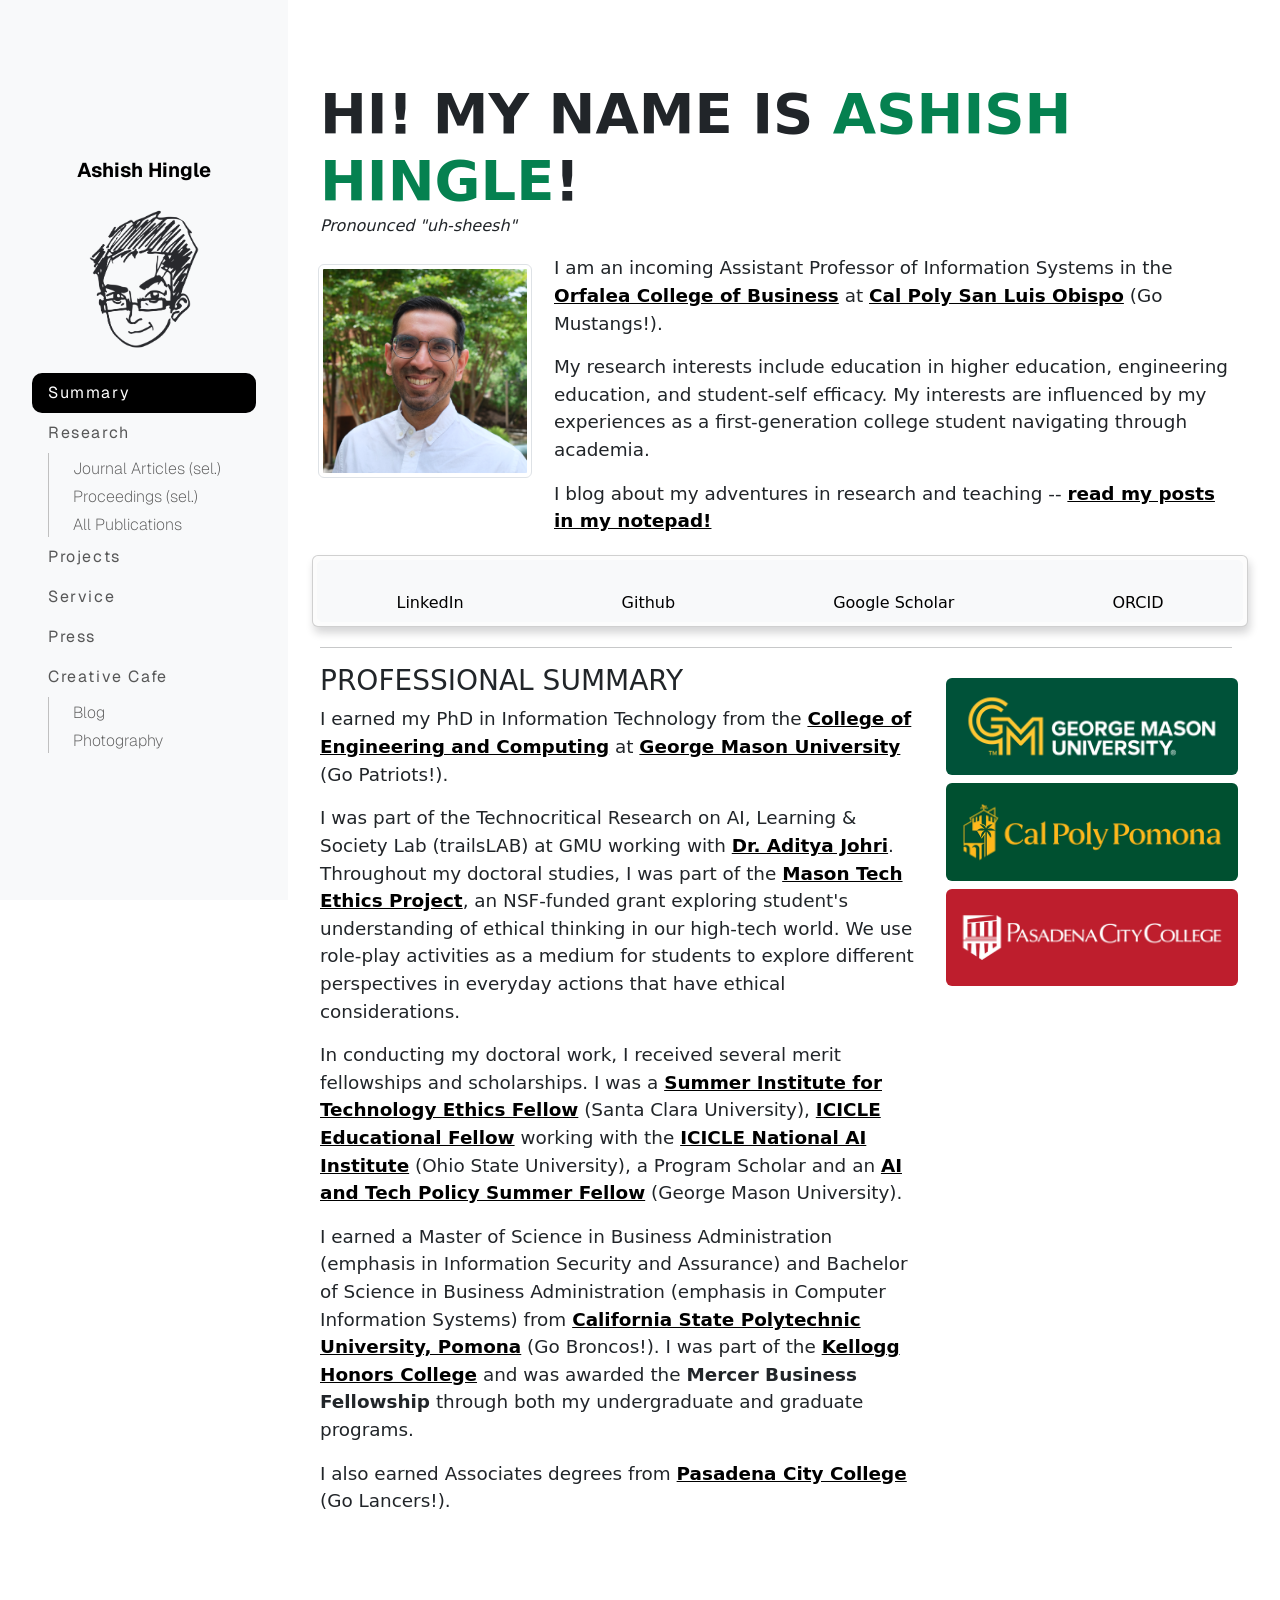
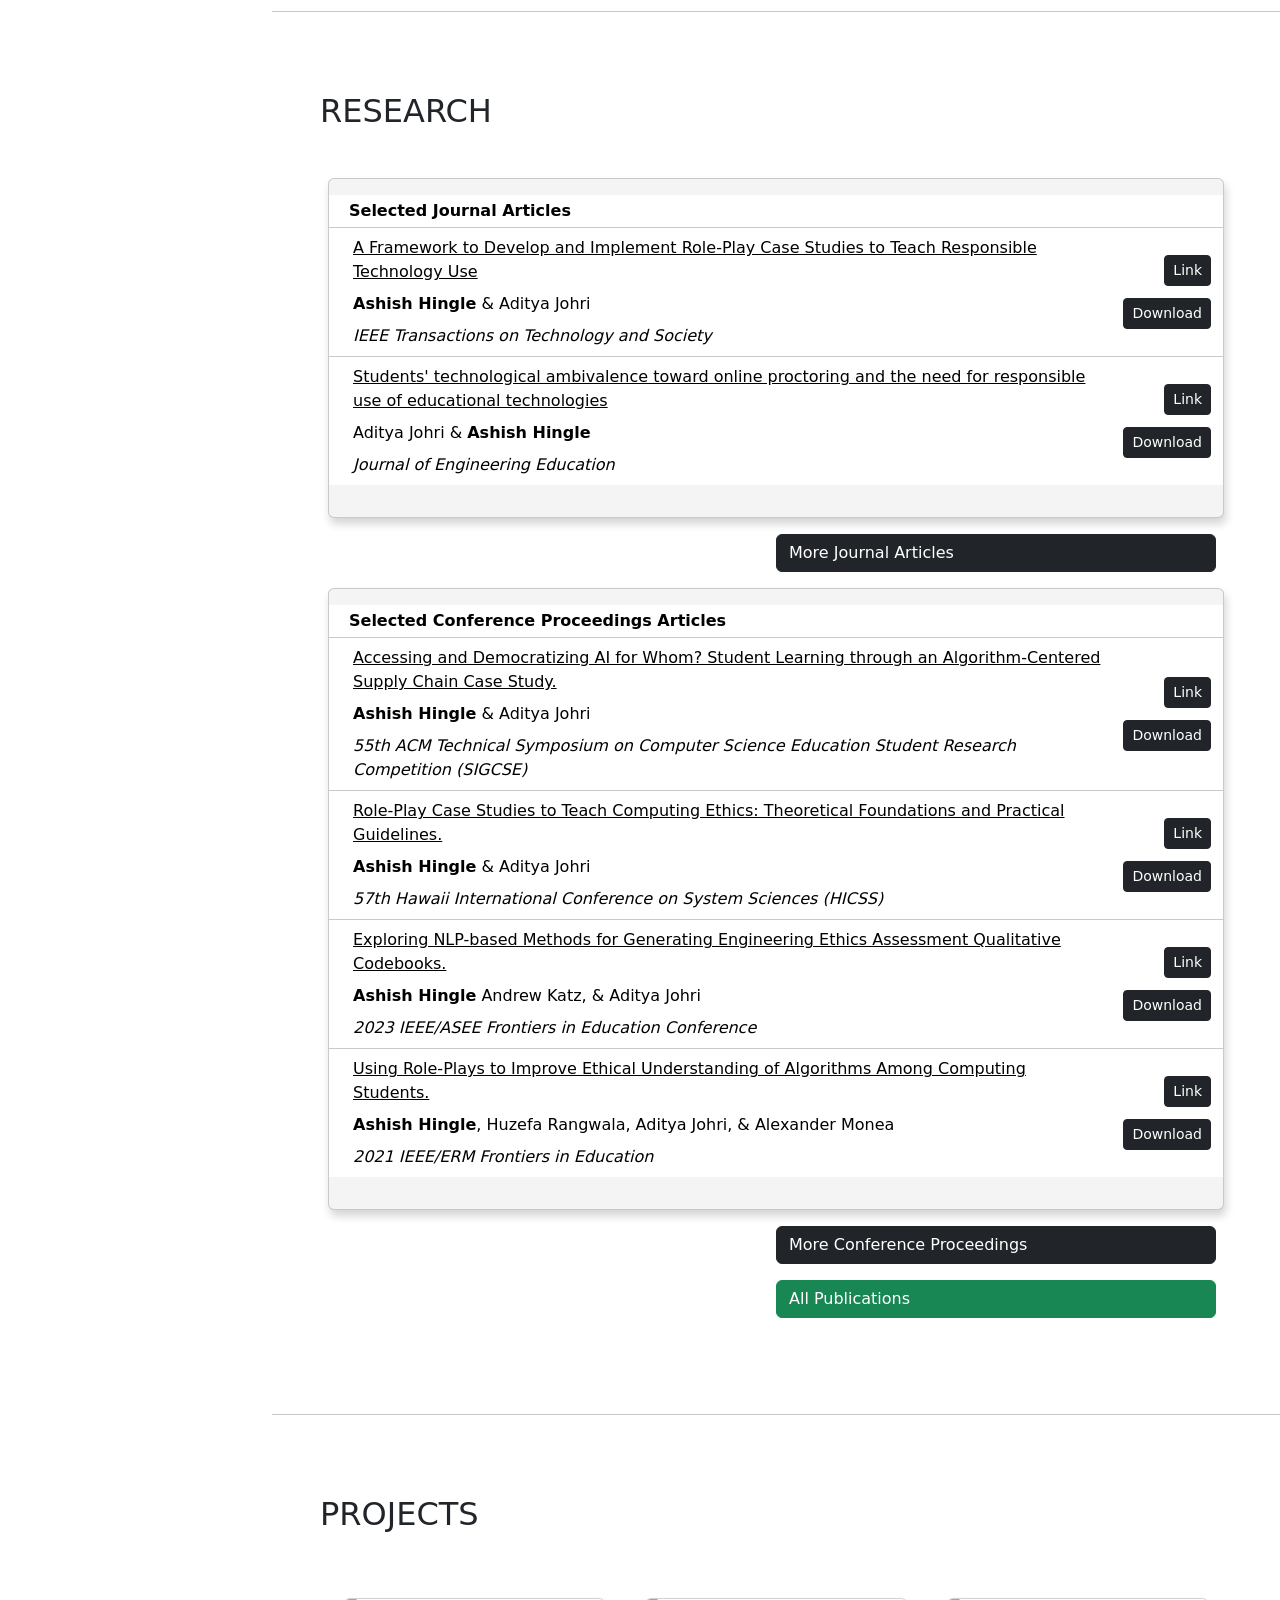
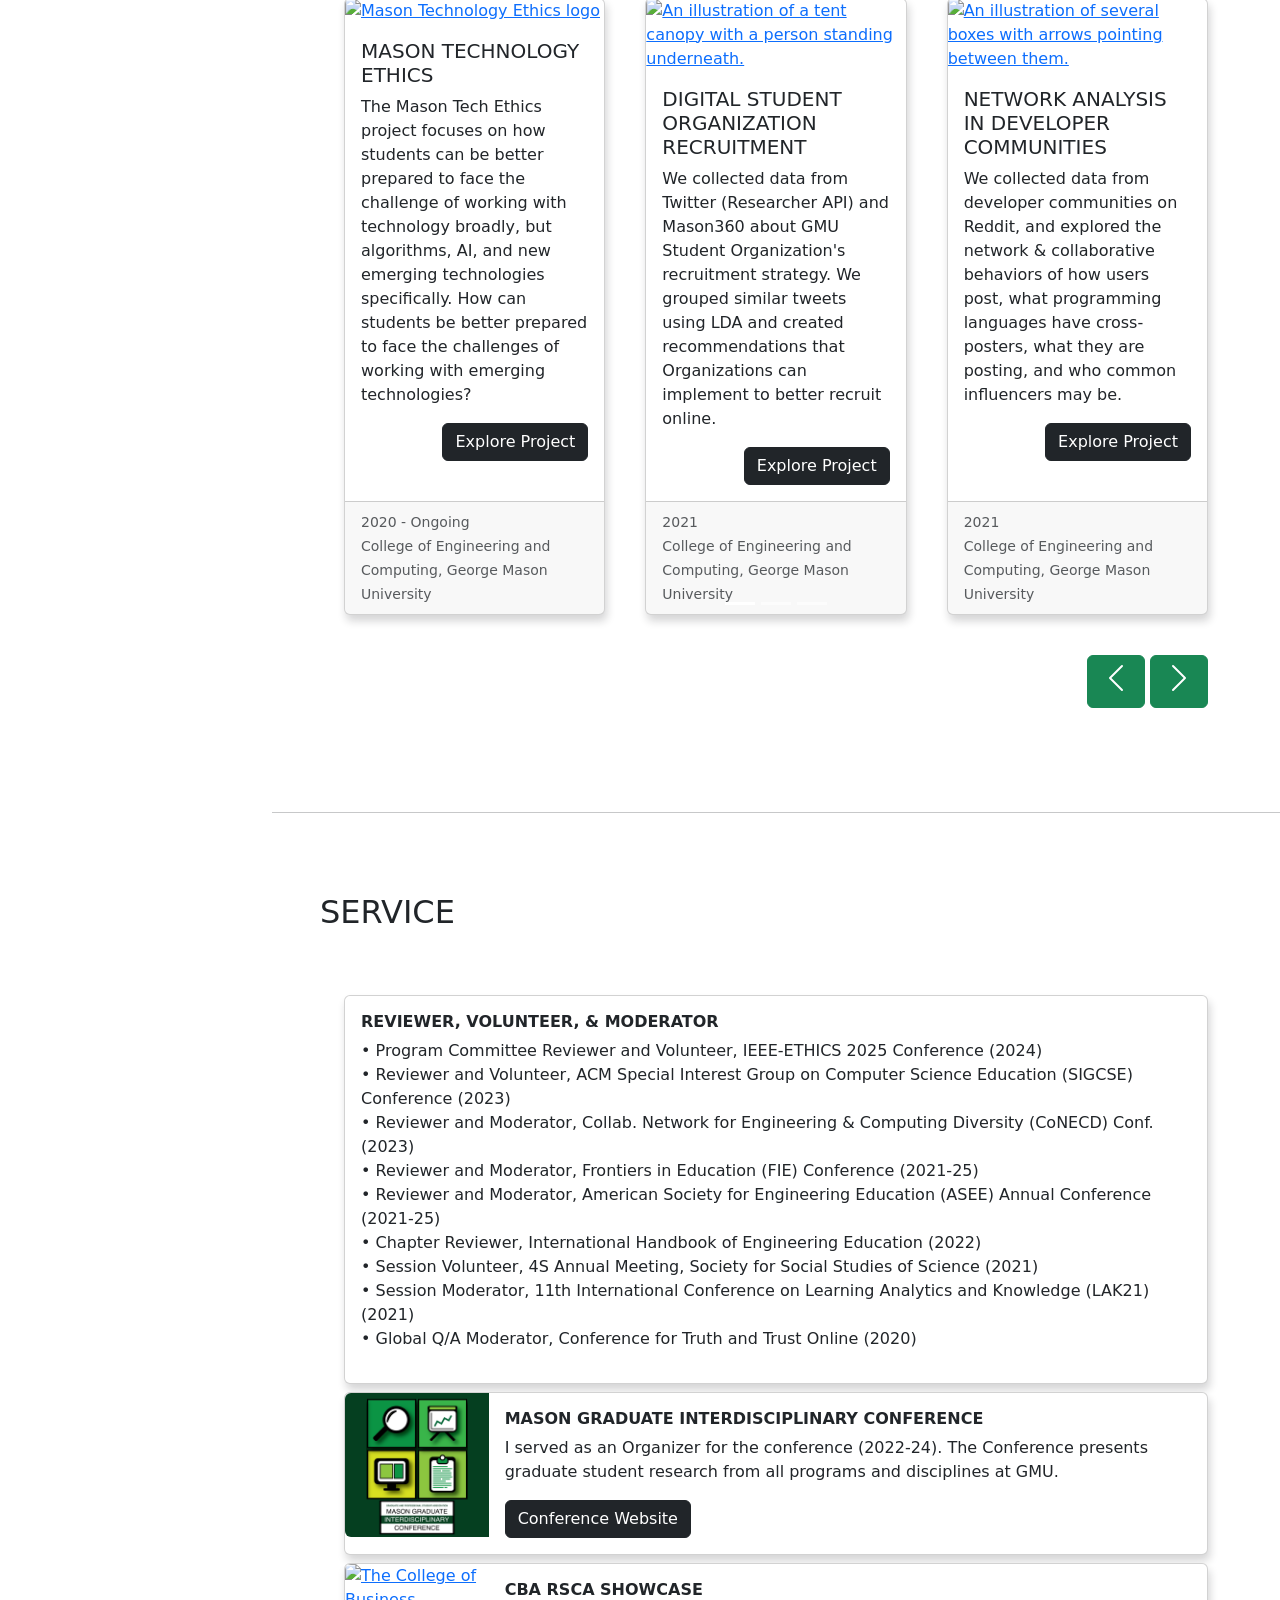
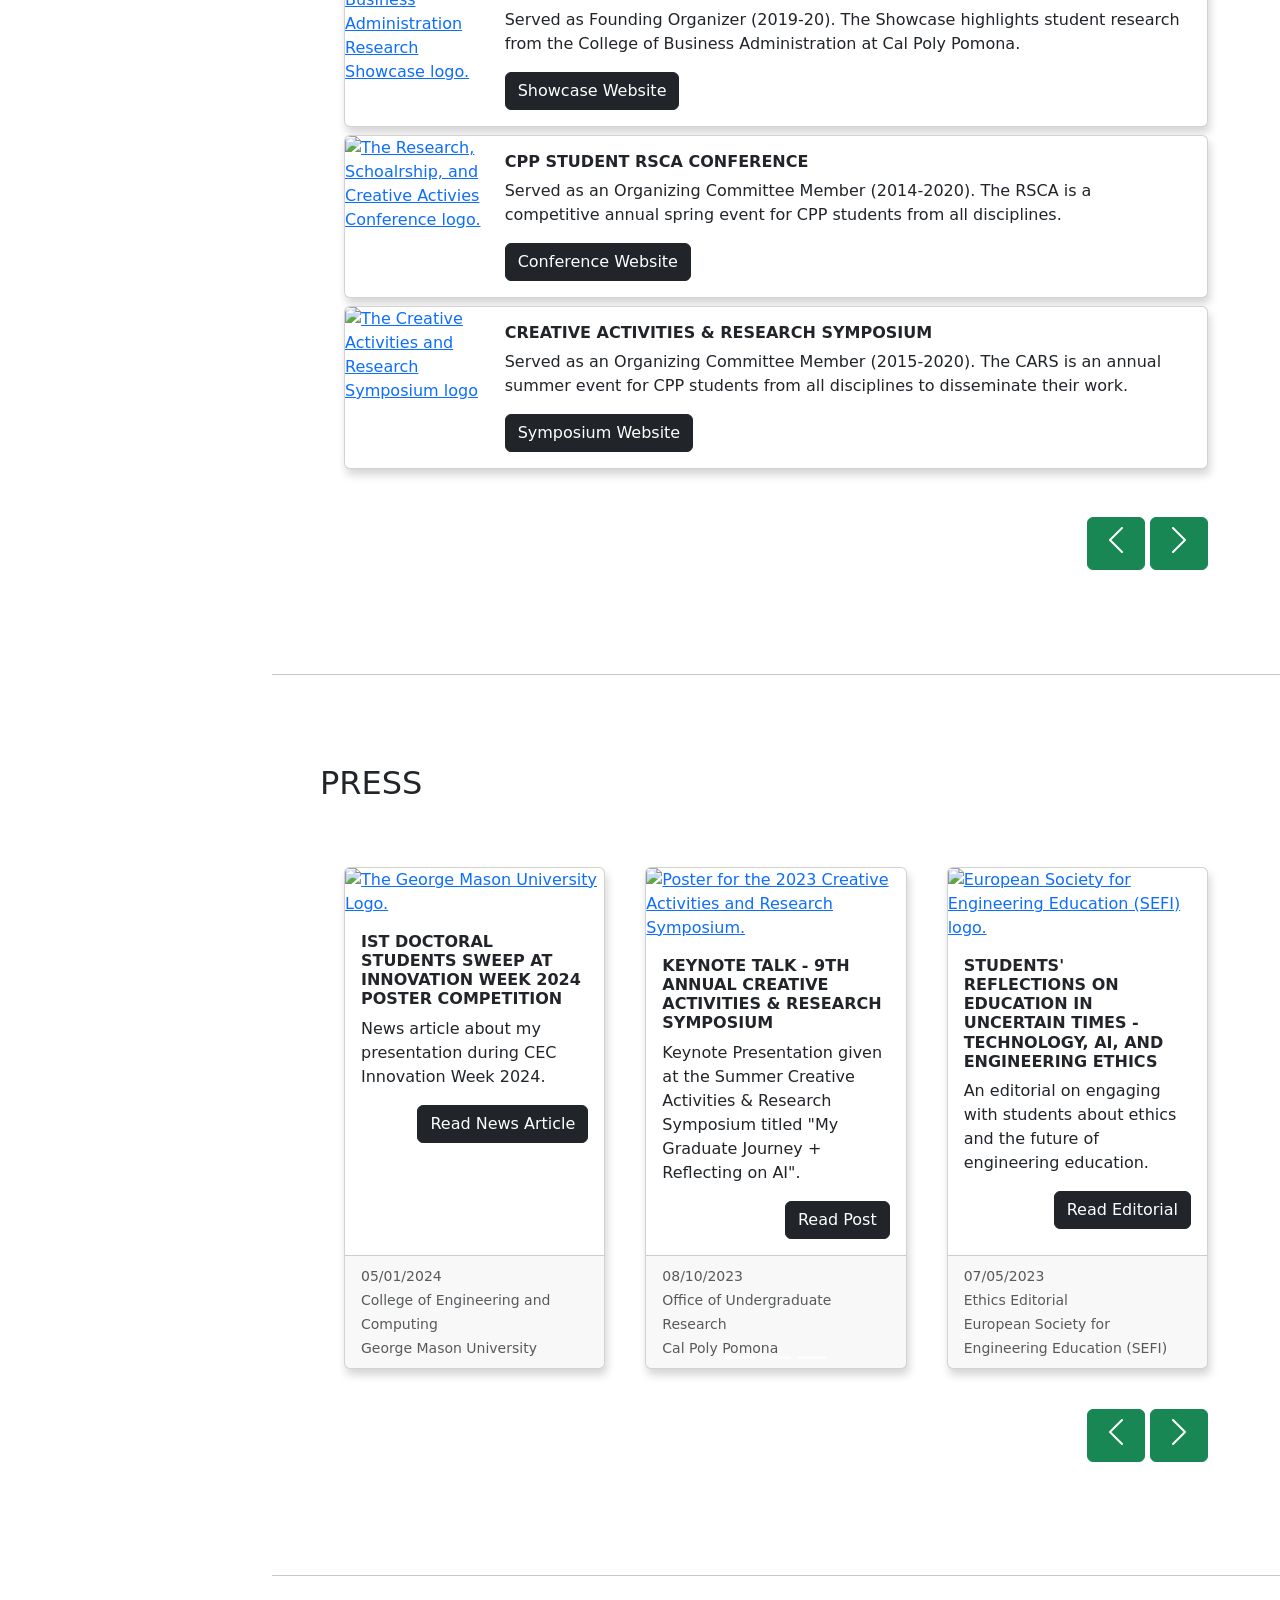
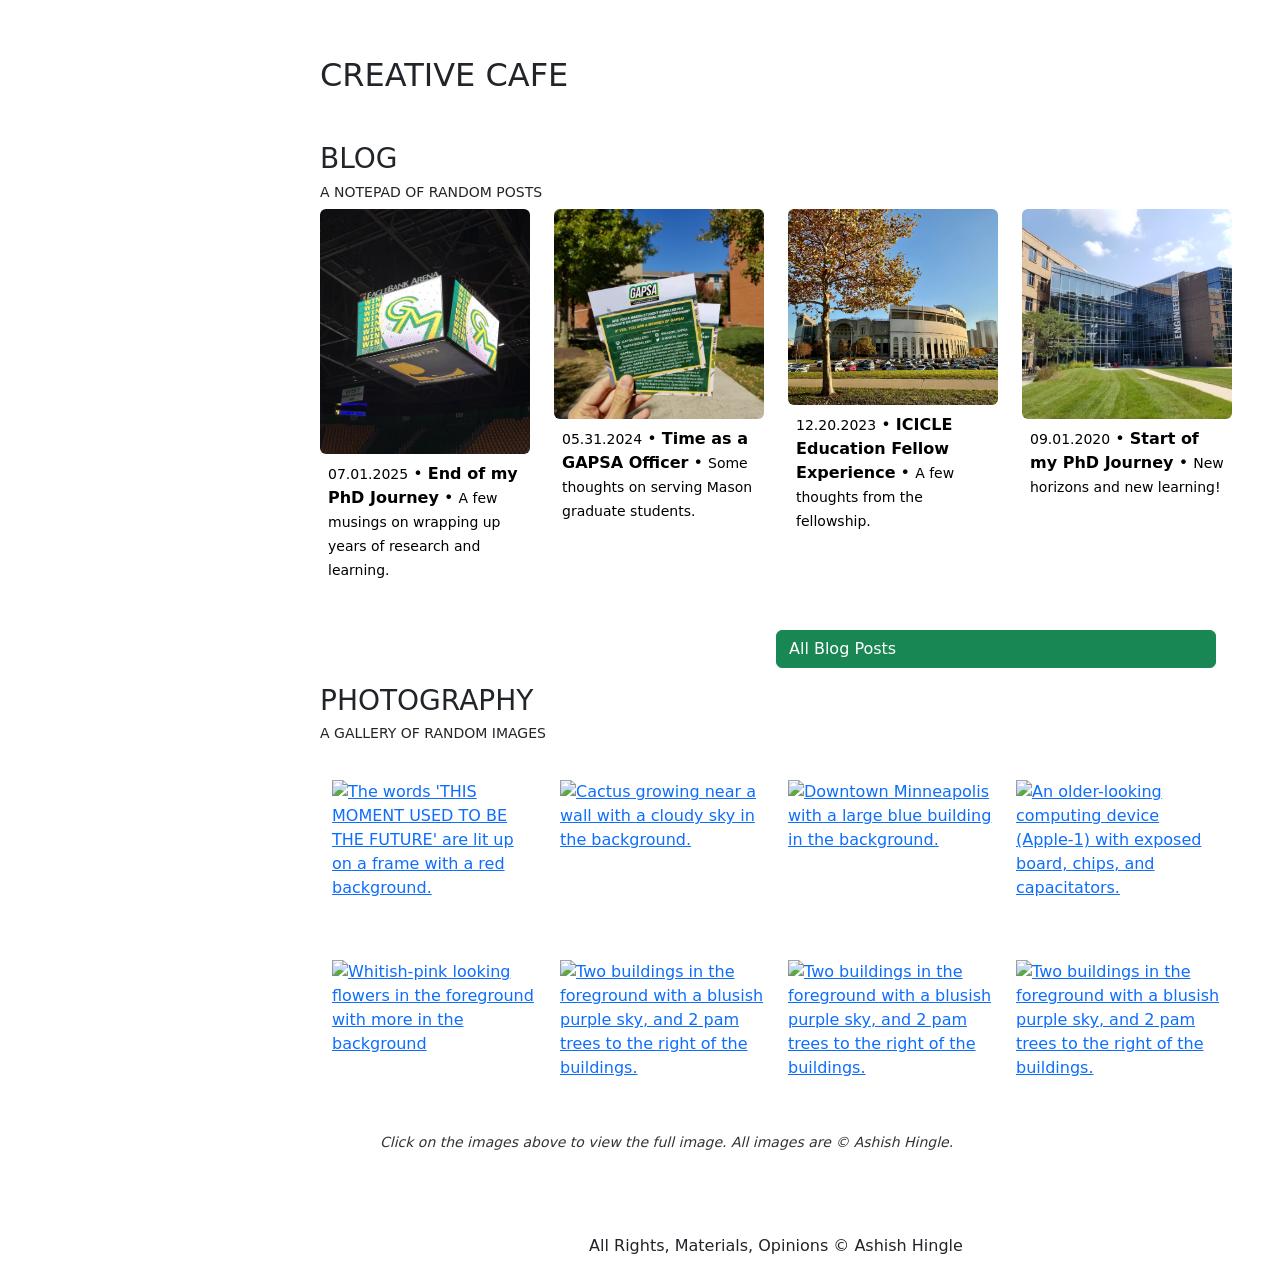
==== index.html @ 337025d2 "updated service" ====
<!DOCTYPE html>
<html lang="en">
	<head>
		<!-- Required meta tags --> 
		<meta charset="utf-8">
		<meta name="viewport" content="width=device-width, initial-scale=1">
		<meta name="description" content="Hi! My name is Ashish! I am a PhD student in IT in the College of Engineering and Computing at George Mason University.">
		<meta name="author" content="Ashish Hingle">
		<title>Ashish Hingle - Researcher and Instructor</title>
		<!-- Favicon's for multiple screen sizes --> 
		<link rel="apple-touch-icon" sizes="180x180" href="img/favicon/apple-touch-icon.png">
		<link rel="icon" type="image/png" sizes="32x32" href="img/favicon/favicon-32x32.png">
		<link rel="icon" type="image/png" sizes="16x16" href="img/favicon/favicon-16x16.png">
		<link rel="manifest" href="img/favicon/site.webmanifest">
		<!-- Font Awesome icons (free version)-->
		<script src="https://use.fontawesome.com/releases/v6.3.0/js/all.js" crossorigin="anonymous"></script>
		<!-- Google fonts-->
		<link href="https://fonts.googleapis.com/css?family=Saira+Extra+Condensed:500,700" rel="stylesheet" type="text/css" />
		<link href="https://fonts.googleapis.com/css?family=Muli:400,400i,800,800i" rel="stylesheet" type="text/css" />
		<!-- Core theme CSS (includes Bootstrap)-->
		<link href="css/uhsheesh-styles.css" rel="stylesheet" />
		<!-- Bootstrap CSS --> 
		<link href="https://cdn.jsdelivr.net/npm/bootstrap@5.3.5/dist/css/bootstrap.min.css" rel="stylesheet" integrity="sha384-SgOJa3DmI69IUzQ2PVdRZhwQ+dy64/BUtbMJw1MZ8t5HZApcHrRKUc4W0kG879m7" crossorigin="anonymous">
		<!-- Fonts -->
		<link rel="preconnect" href="https://fonts.googleapis.com">
		<link rel="preconnect" href="https://fonts.gstatic.com" crossorigin>
		<link href="https://fonts.googleapis.com/css2?family=Geist:wght@100..900&display=swap" rel="stylesheet">
		<!-- Canonical Selector --> 
		<link rel="canonical" href="https://www.uh-sheesh.com/" />
		<!-- Gallery Lightbox Stylesheet by Lokesh Dhakar: https://lokeshdhakar.com/-->
		<link href="css/lightbox/lightbox.min.css" rel="stylesheet">
	</head>
	<body id="page-top" class="landing-body">
		<!-- Navigation-->
		<nav class="navbar navbar-expand-lg fixed-top text-bg-light" id="sideNav">
			<a class="navbar-brand js-scroll-trigger" href="#page-top">
			<span class="d-block">Ashish Hingle</span>
			</a>
			<a style="width: 60%">
			<span class="d-none d-lg-block m-3"><img class="img-fluid img-profile rounded-circle mx-auto mb-2" src="img/profile-sketch.png" alt="A sketched profile picture of Ashish.s" /></span>
			</a>
			<button class="navbar-toggler" type="button" data-bs-toggle="collapse" data-bs-target="#navbarResponsive" aria-controls="navbarResponsive" aria-expanded="false" aria-label="Toggle navigation"><span class="navbar-toggler-icon"></span></button>
			<div class="collapse navbar-collapse" id="navbarResponsive">
				<ul class="navbar-nav">
					<li class="nav-item"><a class="nav-link js-scroll-trigger active" href="#summary">Summary</a></li>
					<li class="nav-item"><a class="nav-link js-scroll-trigger" href="#research">Research</a></li>
					<div class="secondary-nav">
						<li class="nav-item mt-1"><a class="nav-link-secondary js-scroll-trigger m-2" href="#journals">Journal Articles (sel.)</a></li>
						<li class="nav-item mt-1"><a class="nav-link-secondary js-scroll-trigger m-2" href="#conferences">Proceedings (sel.)</a></li>
						<li class="nav-item mt-1"><a class="nav-link-secondary js-scroll-trigger m-2" href="research.html">All Publications</a></li>
					</div>
					<li class="nav-item"><a class="nav-link js-scroll-trigger" href="#projects">Projects</a></li>
					<li class="nav-item"><a class="nav-link js-scroll-trigger" href="#service">Service</a></li>
					<li class="nav-item"><a class="nav-link js-scroll-trigger" href="#press">Press</a></li>
					<li class="nav-item"><a class="nav-link js-scroll-trigger" href="#cafe">Creative Cafe</a></li>
					<div class="secondary-nav">
						<li class="nav-item mt-1"><a class="nav-link-secondary js-scroll-trigger m-2" href="#blog">Blog</a></li>
						<li class="nav-item mt-1"><a class="nav-link-secondary js-scroll-trigger m-2" href="#photos">Photography</a></li>
					</div>
				</ul>
			</div>
		</nav>
		<!-- Page Content-->
		<div class="container-fluid p-0">
			<!-- Summary-->
			<section class="uhsheesh-section" id="summary">
				<div class="uhsheesh-section-content">
					<h1 class="mb-0 fw-bold display-4">
						Hi! My name is 
						<span class="gr">Ashish Hingle</span>!
					</h1>
					<p style="font-style: italic;">Pronounced "uh-sheesh"</p>
					<div class="row">
						<div class="col-md-3" style="padding:10px;">
							<img class="figure-img img-fluid rounded img-thumbnail" src="img/profile-pic.png" alt="Ashish's profile picture">
						</div>
						<div class="col-md-9">
							<p class="lead">I am an incoming Assistant Professor of Information Systems in the <a class="bl-600" href="https://www.calpoly.edu/orfalea-college-of-business" target="_blank">Orfalea College of Business</a> at <a class="bl-600" href="https://www.calpoly.edu/" target="_blank">Cal Poly San Luis Obispo</a> (Go Mustangs!).</p>
							<p class="lead">My research interests include education in higher education, engineering education, and student-self efficacy. My interests are influenced by my experiences as a first-generation college student navigating through academia.</p>
							<p class="lead">I blog about my adventures in research and teaching -- <a class="bl-600" href="#blog">read my posts in my notepad!</a></p>
						</div>
						<div class="card m-1 p-1" style="background-color: #fcfcfc;">
							<div class="btn-group" role="group" aria-label="Profiles on other websites.">
								<a href="https://www.linkedin.com/in/ashhingle/" class="btn btn-light" target="_blank"><i class="fab fa-linkedin-in"></i></br><span class="fw-light">LinkedIn</span></a>
								<a href="https://github.com/uh-sheesh/" class="btn btn-light" target="_blank"><i class="fab fa-github"></i></br><span class="fw-light">Github</span></a>
								<a href="https://scholar.google.com/citations?user=im6Pn4MAAAAJ&hl=en" class="btn btn-light" target="_blank"><i class="fa fa-graduation-cap"></i></i></br><span class="fw-light">Google Scholar</span></a>
								<a href="https://orcid.org/0000-0002-6178-1256" class="btn btn-light" target="_blank"><i class="fa fa-brands fa-orcid"></i></br><span class="fw-light">ORCID</span></a>
							</div>
						</div>
					</div>
					<hr/>
					<div class="row">
						<div class="col-md-8">
							<h3>Professional Summary</h3>
							<p class="lead">I earned my PhD in Information Technology from the <a class="bl-600" href="https://cec.gmu.edu/" target="_blank">College of Engineering and Computing</a> at <a class="bl-600" href="https://www.gmu.edu/" target="_blank">George Mason University</a> (Go Patriots!).</p>
							<p class="lead">I was part of the Technocritical Research on AI, Learning & Society Lab (trailsLAB) at GMU working with <a class="bl-600" href="https://mason.gmu.edu/~johri/">Dr. Aditya Johri</a>. Throughout my doctoral studies, I was part of the <a class="bl-600" href="https://www.ist.gmu.edu/eecl/techethics/" target="_blank">Mason Tech Ethics Project</a>, an NSF-funded grant exploring student's understanding of ethical thinking in our high-tech world. We use role-play activities as a medium for students to explore different perspectives in everyday actions that have ethical considerations.</p>
							<p class="lead">In conducting my doctoral work, I received several merit fellowships and scholarships. I was a <a class="bl-600" href="https://www.scu.edu/ethics/about-the-center/center-news/the-summer-institute-in-technology-ethics-at-santa-clara-university/" target="_blank">Summer Institute for Technology Ethics Fellow</a> (Santa Clara University), <a class="bl-600" href="https://icicle.osu.edu/education-and-outreach/icicle-educational-fellows-program" target="_blank">ICICLE Educational Fellow</a> working with the <a class="bl-600" href="https://icicle.osu.edu/" target="_blank">ICICLE National AI Institute</a> (Ohio State University), a Program Scholar and an <a class="bl-600" href="https://www.aistrategies.gmu.edu/summerinstitute" target="_blank">AI and Tech Policy Summer Fellow</a> (George Mason University).</p>
							<p class="lead">I earned a Master of Science in Business Administration (emphasis in Information Security and Assurance) and Bachelor of Science in Business Administration (emphasis in Computer Information Systems) from <a class="bl-600" href=" https://www.cpp.edu/" target="_blank">California State Polytechnic University, Pomona</a> (Go Broncos!). I was part of the <a class="bl-600" href="https://www.cpp.edu/honorscollege/">Kellogg Honors College</a> and was awarded the <span style="font-weight: 600;">Mercer Business Fellowship</span> through both my undergraduate and graduate programs.</p>
							<p class="lead">I also earned Associates degrees from <a class="bl-600" href="https://pasadena.edu/" target="_blank">Pasadena City College</a> (Go Lancers!).</p>
						</div>
						<div class="col-md-4" style="padding:10px;">
							<a href="https://www.gmu.edu/" target="_blank"><img class="img-fluid rounded m-1" src="img/logos/gmu-logo.png" alt="George Mason University logo"></a>
							<a href="https://www.cpp.edu/" target="_blank"><img class="img-fluid rounded m-1" src="img/logos/cpp-logo.png" alt="Cal Poly Pomona logo"></a>
							<a href="https://www.pasadena.edu/" target="_blank"><img class="img-fluid rounded m-1" src="img/logos/pcc-logo.png" alt="Pasadena City College logo"></a>
						</div>
					</div>	
				</div>
			</section>
		</div>
		<hr class="m-0" />
		<!-- Experience-->
		<section class="uhsheesh-section" id="research">
			<div class="uhsheesh-section-content">
				<h2 class="mb-5">Research</h2>
				<div class="card" style="background-color: #f4f4f5;" id="journals">
					<div class="card-body uh-card-body-2">
						<div>
							<table class="table table-sm table-borderless">
								<thead>
									<tr>
										<th scope="col"></th>
										<th scope="col">Selected Journal Articles</th>
										<th scope="col"></th>
									</tr>
								</thead>
								<tbody>
									<tr class="table-divider">
										<td class="align-middle text-center p-2">
											<i class="fa-solid fa-grip-lines-vertical"></i>
										<td>
											<p class="m-0 p-1"><a class="bl" href="https://ieeexplore.ieee.org/document/10547225">A Framework to Develop and Implement Role-Play Case Studies to Teach Responsible Technology Use</a></p>
											<p class="m-0 p-1"><span class="fw-bold">Ashish Hingle</span> & Aditya Johri</p>
											<p class="m-0 p-1"><span class="fst-italic">IEEE Transactions on Technology and Society</span></p>
										</td>
										<td class="align-middle text-end">
											<p class="m-1 p-1"><a href="https://dl.acm.org/doi/abs/10.1145/3626253.3635405" class="btn btn-dark btn-sm"><i class="fa-solid fa-square-up-right"></i> Link</a></p>
											<p class="m-1 p-1"><a href="https://dl.acm.org/doi/abs/10.1145/3626253.3635405" class="btn btn-dark btn-sm"><i class="fa-solid fa-file-arrow-down"></i> Download</a></p>
										</td>
									</tr>
									<tr class="table-divider">
										<td class="align-middle text-center p-2">
											<i class="fa-solid fa-grip-lines-vertical"></i>
										<td>
											<p class="m-0 p-1"><a class="bl" href="https://ieeexplore.ieee.org/document/10547225">Students' technological ambivalence toward online proctoring and the need for responsible use of educational technologies</a></p>
											<p class="m-0 p-1">Aditya Johri & <span class="fw-bold">Ashish Hingle</span></p>
											<p class="m-0 p-1"><span class="fst-italic">Journal of Engineering Education</span></p>
										</td>
										<td class="align-middle text-end">
											<p class="m-1 p-1"><a href="https://dl.acm.org/doi/abs/10.1145/3626253.3635405" class="btn btn-dark btn-sm"><i class="fa-solid fa-square-up-right"></i> Link</a></p>
											<p class="m-1 p-1"><a href="https://dl.acm.org/doi/abs/10.1145/3626253.3635405" class="btn btn-dark btn-sm"><i class="fa-solid fa-file-arrow-down"></i> Download</a></p>
										</td>
									</tr>
								</tbody>
							</table>
						</div>
					</div>
				</div>
				<div class="m-3">
					<div class="d-grid gap-2 col-lg-6 offset-lg-6">
						<a class="icon-link icon-link-hover btn btn-dark text-end" href="research.html">
						More Journal Articles 
						<i class="fa-solid fa-arrows-turn-right"></i>
						</a>
					</div>
				</div>
				<div class="card" style="background-color: #f4f4f5;" id="conferences">
					<div class="card-body uh-card-body-2">
						<div>
							<table class="table table-sm table-borderless">
								<thead>
									<tr>
										<th scope="col"></th>
										<th scope="col">Selected Conference Proceedings Articles</th>
										<th scope="col"></th>
									</tr>
								</thead>
								<tbody>
									<tr class="table-divider">
										<td class="align-middle text-center p-2">
											<i class="fa-solid fa-grip-lines-vertical"></i>
										<td>
											<p class="m-0 p-1"><a class="bl" href="https://scholarspace.manoa.hawaii.edu/items/8ea72735-3b73-4f1a-82a1-5e30e8e41a43">Accessing and Democratizing AI for Whom? Student Learning through an Algorithm-Centered Supply Chain Case Study.</a></p>
											<p class="m-0 p-1"><span class="fw-bold">Ashish Hingle</span> & Aditya Johri</p>
											<p class="m-0 p-1"><span class="fst-italic">55th ACM Technical Symposium on Computer Science Education Student Research Competition (SIGCSE)</span></p>
										</td>
										<td class="align-middle text-end">
											<p class="m-1 p-1"><a href="https://dl.acm.org/doi/abs/10.1145/3626253.3635405" class="btn btn-dark btn-sm"><i class="fa-solid fa-square-up-right"></i> Link</a></p>
											<p class="m-1 p-1"><a href="https://dl.acm.org/doi/abs/10.1145/3626253.3635405" class="btn btn-dark btn-sm"><i class="fa-solid fa-file-arrow-down"></i> Download</a></p>
										</td>
									</tr>
									<tr class="table-divider">
										<td class="align-middle text-center p-2">
											<i class="fa-solid fa-grip-lines-vertical"></i>
										<td>
											<p class="m-0 p-1"><a class="bl" href="https://scholarspace.manoa.hawaii.edu/items/8ea72735-3b73-4f1a-82a1-5e30e8e41a43">Role-Play Case Studies to Teach Computing Ethics: Theoretical Foundations and Practical Guidelines.</a></p>
											<p class="m-0 p-1"><span class="fw-bold">Ashish Hingle</span> & Aditya Johri</p>
											<p class="m-0 p-1"><span class="fst-italic">57th Hawaii International Conference on System Sciences (HICSS)</span></p>
										</td>
										<td class="align-middle text-end">
											<p class="m-1 p-1"><a href="https://dl.acm.org/doi/abs/10.1145/3626253.3635405" class="btn btn-dark btn-sm"><i class="fa-solid fa-square-up-right"></i> Link</a></p>
											<p class="m-1 p-1"><a href="https://dl.acm.org/doi/abs/10.1145/3626253.3635405" class="btn btn-dark btn-sm"><i class="fa-solid fa-file-arrow-down"></i> Download</a></p>
										</td>
									</tr>
									<tr class="table-divider">
										<td class="align-middle text-center p-2">
											<i class="fa-solid fa-grip-lines-vertical"></i>
										<td>
											<p class="m-0 p-1"><a class="bl" href="https://ieeexplore.ieee.org/document/10342985">Exploring NLP-based Methods for Generating Engineering Ethics Assessment Qualitative Codebooks.</a></p>
											<p class="m-0 p-1"><span class="fw-bold">Ashish Hingle</span> Andrew Katz, & Aditya Johri</p>
											<p class="m-0 p-1"><span class="fst-italic">2023 IEEE/ASEE Frontiers in Education Conference</span></p>
										</td>
										<td class="align-middle text-end">
											<p class="m-1 p-1"><a href="https://dl.acm.org/doi/abs/10.1145/3626253.3635405" class="btn btn-dark btn-sm"><i class="fa-solid fa-square-up-right"></i> Link</a></p>
											<p class="m-1 p-1"><a href="https://dl.acm.org/doi/abs/10.1145/3626253.3635405" class="btn btn-dark btn-sm"><i class="fa-solid fa-file-arrow-down"></i> Download</a></p>
										</td>
									</tr>
									<tr class="table-divider">
										<td class="align-middle text-center p-2">
											<i class="fa-solid fa-grip-lines-vertical"></i>
										<td>
											<p class="m-0 p-1"><a class="bl" href="https://ieeexplore.ieee.org/document/9637418">Using Role-Plays to Improve Ethical Understanding of Algorithms Among Computing Students.</a></p>
											<p class="m-0 p-1"><span class="fw-bold">Ashish Hingle</span>, Huzefa Rangwala, Aditya Johri, & Alexander Monea</p>
											<p class="m-0 p-1"><span class="fst-italic">2021 IEEE/ERM Frontiers in Education</span></p>
										</td>
										<td class="align-middle text-end">
											<p class="m-1 p-1"><a href="https://dl.acm.org/doi/abs/10.1145/3626253.3635405" class="btn btn-dark btn-sm"><i class="fa-solid fa-square-up-right"></i> Link</a></p>
											<p class="m-1 p-1"><a href="https://dl.acm.org/doi/abs/10.1145/3626253.3635405" class="btn btn-dark btn-sm"><i class="fa-solid fa-file-arrow-down"></i> Download</a></p>
										</td>
									</tr>
								</tbody>
							</table>
						</div>
					</div>
				</div>
				<div class="m-3">
					<div class="d-grid gap-2 col-lg-6 offset-lg-6">
						<a class="icon-link icon-link-hover btn btn-dark text-end" href="research.html">
						More Conference Proceedings 
						<i class="fa-solid fa-arrows-turn-right"></i>
						</a>
					</div>
				</div>
				<div class="m-3">
					<div class="d-grid gap-2 col-lg-6 offset-lg-6">
						<a class="icon-link icon-link-hover btn btn-success text-end" href="research.html">
						All Publications
						<i class="fa-solid fa-arrows-turn-right"></i>
						</a>
					</div>
				</div>
			</div>
		</section>
		<hr class="m-0" />
		<!-- Projects-->
		<section class="uhsheesh-section" id="projects">
			<div class="uhsheesh-section-content">
				<h2 class="mb-5">Projects</h2>
				<div id="carouselExampleIndicators" class="carousel slide">
					<div class="carousel-indicators">
						<button type="button" data-bs-target="#carouselExampleIndicators" data-bs-slide-to="0" class="active" aria-current="true" aria-label="Slide 1"></button>
						<button type="button" data-bs-target="#carouselExampleIndicators" data-bs-slide-to="1" aria-label="Slide 2"></button>
						<button type="button" data-bs-target="#carouselExampleIndicators" data-bs-slide-to="2" aria-label="Slide 3"></button>
					</div>
					<div class="carousel-inner">
						<div class="carousel-item active">
							<div class="row row-cols-1 row-cols-md-3 g-4">
								<div class="col">
									<div class="card h-100">
										<a href="projects/mason-tech-ethics.html" target="_blank">
										<img src="img/projects/icon-tech-ethics.png" class="card-img-top" alt="Mason Technology Ethics logo">
										</a>
										<div class="card-body">
											<h5 class="card-title">Mason Technology Ethics</h5>
											<p class="card-text">The Mason Tech Ethics project focuses on how students can be better prepared to face the challenge of working with technology broadly, but algorithms, AI, and new emerging technologies specifically. How can students be better prepared to face the challenges of working with emerging technologies?</p>
											<a class="btn btn-dark float-end" href="projects/mason-tech-ethics.html">Explore Project</a>
										</div>
										<div class="card-footer">
											<small class="text-body-secondary">
												<i class="far fa-clock"></i> 2020 - Ongoing<br><i class="far fa-pen-to-square"></i> College of Engineering and Computing, George Mason University
											</small>
										</div>
									</div>
								</div>
								<div class="col">
									<div class="card h-100">
										<a href="https://www.uh-sheesh.com/722-project/" target="_blank">
										<img src="img/projects/icon-student-involvement.png" class="card-img-top" alt="An illustration of a tent canopy with a person standing underneath.">
										</a>
										<div class="card-body">
											<h5 class="card-title">Digital Student Organization Recruitment</h5>
											<p class="card-text">We collected data from Twitter (Researcher API) and  Mason360 about GMU Student Organization's recruitment strategy. We grouped similar tweets using LDA and created recommendations that Organizations can implement to better recruit online.</p>
											<a class="btn btn-dark float-end" href="https://www.uh-sheesh.com/722-project/">Explore Project</a>
										</div>
										<div class="card-footer">
											<small class="text-body-secondary">
												<i class="far fa-clock"></i> 2021<br><i class="far fa-pen-to-square"></i> College of Engineering and Computing, George Mason University
											</small>
										</div>
									</div>
								</div>
								<div class="col">
									<div class="card h-100">
										<a href="projects/dev-com-analysis.html" target="_blank">
										<img src="img/projects/icon-social-media.png" class="card-img-top" alt="An illustration of several boxes with arrows pointing between them."></a>
										<div class="card-body">
											<h5 class="card-title">Network Analysis in Developer Communities</h5>
											<p class="card-text">We collected data from developer communities on Reddit, and explored the network & collaborative behaviors of how users post, what programming languages have cross-posters, what they are posting, and who common influencers may be.</p>
											<a class="btn btn-dark float-end" href="projects/dev-com-analysis.html">Explore Project</a>
										</div>
										<div class="card-footer">
											<small class="text-body-secondary">
												<i class="far fa-clock"></i> 2021<br><i class="far fa-pen-to-square"></i> College of Engineering and Computing, George Mason University
											</small>
										</div>
									</div>
								</div>
							</div>
						</div>
						<div class="carousel-item">
							<div class="row row-cols-1 row-cols-md-3 g-4">
								<div class="col">
									<div class="card h-100">
										<a href="projects/our-work.html" target="_blank">
										<img src="img/projects/icon-infographics.png" class="card-img-top" alt="An illustration of a computer."></a>
										<div class="card-body">
											<h5 class="card-title">Office of Undergraduate Research Infographics</h5>
											<p class="card-text">Infographics for the Office of Undergraduate Research highlighting the impact of activities. These infographics were shared with administration and researchers, and were used in grant writing efforts across campus.</p>
											<a class="btn btn-dark float-end" href="projects/our-work.html">Explore Project</a>
										</div>
										<div class="card-footer">
											<small class="text-body-secondary">
												<i class="far fa-clock"></i> 2015 - 2020<br><i class="far fa-pen-to-square"></i> Office of Undergraduate Research, Cal Poly Pomona
											</small>
										</div>
									</div>
								</div>
							</div>
						</div>
					</div>
				</div>
				<div class="float-end p-4">
					<button class="btn btn-success" type="button" data-bs-target="#carouselExampleIndicators" data-bs-slide="prev">
					<span class="carousel-control-prev-icon" aria-hidden="true"></span>
					<span class="visually-hidden">Previous</span>
					</button>
					<button class="btn btn-success" type="button" data-bs-target="#carouselExampleIndicators" data-bs-slide="next">
					<span class="carousel-control-next-icon" aria-hidden="true"></span>
					<span class="visually-hidden">Next</span>
					</button>
				</div>
			</div>
		</section>
		<hr class="m-0" />
		<!-- Service-->
		<section class="uhsheesh-section" id="service">
			<div class="uhsheesh-section-content">
				<h2 class="mb-5">Service</h2>
				<div id="carouselExampleIndicators2" class="carousel slide">
					<div class="carousel-indicators">
						<button type="button" data-bs-target="#carouselExampleIndicators2" data-bs-slide-to="0" class="active" aria-current="true" aria-label="Slide 1"></button>
						<button type="button" data-bs-target="#carouselExampleIndicators2" data-bs-slide-to="1" aria-label="Slide 2"></button>
						<button type="button" data-bs-target="#carouselExampleIndicators2" data-bs-slide-to="2" aria-label="Slide 3"></button>
					</div>
					<div class="carousel-inner">
						<div class="carousel-item active">
							<div class="card-group">
								<div class="card mb-2">
									<div class="row g-0">
										<div class="col-md-12">
											<div class="card-body">
												<h6 class="card-title fw-bold">Reviewer, Volunteer, & Moderator</h6>
												<p><span> • </span>Program Committee Reviewer and Volunteer, IEEE-ETHICS 2025 Conference (2024)<br>
													<span> • </span>Reviewer and Volunteer, ACM Special Interest Group on Computer Science Education (SIGCSE) Conference (2023)<br>
													<span> • </span>Reviewer and Moderator, Collab. Network for Engineering & Computing Diversity (CoNECD) Conf. (2023)<br>
													<span> • </span>Reviewer and Moderator, Frontiers in Education (FIE) Conference (2021-25)<br>
													<span> • </span>Reviewer and Moderator, American Society for Engineering Education (ASEE) Annual Conference (2021-25)<br>
													<span> • </span>Chapter Reviewer, International Handbook of Engineering Education (2022)<br>
													<span> • </span>Session Volunteer, 4S Annual Meeting, Society for Social Studies of Science (2021)<br>
													<span> • </span>Session Moderator, 11th International Conference on Learning Analytics and Knowledge (LAK21) (2021)<br>
													<span> • </span>Global Q/A Moderator, Conference for Truth and Trust Online (2020)
												</p>
											</div>
										</div>
									</div>
								</div>
							</div>
							<div class="card-group">
								<div class="card mb-2">
									<div class="row g-0">
										<div class="col-md-2">
											<a href="https://gapsa.gmu.edu/conference/" target="_blank">
											<img src="img/events/gapsa-conf-logo.png" class="img-fluid rounded-start" alt="The Mason Graduate Interdisciplinary Conference logo."></a>
										</div>
										<div class="col-md-10">
											<div class="card-body">
												<h6 class="card-title fw-bold">Mason Graduate Interdisciplinary Conference</h6>
												<p class="card-text">I served as an Organizer for the conference (2022-24). The Conference presents graduate student research from all programs and disciplines at GMU.</p>
												<a class="btn btn-dark" href="https://gapsa.gmu.edu/conference/" target="_blank">Conference Website</a>
											</div>
										</div>
									</div>
								</div>
							</div>
							<div class="card-group">
								<div class="card mb-2">
									<div class="row g-0">
										<div class="col-md-2">
											<a href="https://www.cpp.edu/cba/rsca-showcase/" target="_blank">
											<img src="img/events/cba-rsca-logo.jpg" class="img-fluid rounded-start" alt="The College of Business Administration Research Showcase logo."></a>
										</div>
										<div class="col-md-10">
											<div class="card-body">
												<h6 class="card-title fw-bold">CBA RSCA Showcase</h6>
												<p class="card-text">Served as Founding Organizer (2019-20). The Showcase highlights student research from the College of Business Administration at Cal Poly Pomona.</p>
												<a class="btn btn-dark" href="https://www.cpp.edu/cba/rsca-showcase/" target="_blank">Showcase Website</a>
											</div>
										</div>
									</div>
								</div>
							</div>
							<div class="card-group">
								<div class="card mb-2">
									<div class="row g-0">
										<div class="col-md-2">
											<a href="https://www.cpp.edu/cppsrc/index.shtml" target="_blank">
											<img src="img/events/rsca-logo.png" class="img-fluid rounded-start" alt="The Research, Schoalrship, and Creative Activies Conference logo."></a>
										</div>
										<div class="col-md-10">
											<div class="card-body">
												<h6 class="card-title fw-bold">CPP Student RSCA Conference</h6>
												<p class="card-text">Served as an Organizing Committee Member (2014-2020). The RSCA is a competitive annual spring event for CPP students from all disciplines.</p>
												<a class="btn btn-dark" href="https://www.cpp.edu/cppsrc/index.shtml" target="_blank">Conference Website</a>
											</div>
										</div>
									</div>
								</div>
							</div>
							<div class="card-group">
								<div class="card mb-2">
									<div class="row g-0">
										<div class="col-md-2">
											<a href="https://www.cpp.edu/our-cpp/events-workshops/cars/index.shtml" target="_blank">
											<img src="img/events/cars-logo.jpg" class="img-fluid rounded-start" alt="The Creative Activities and Research Symposium logo"></a>
										</div>
										<div class="col-md-10">
											<div class="card-body">
												<h6 class="card-title fw-bold">Creative Activities & Research Symposium</h6>
												<p class="card-text">Served as an Organizing Committee Member (2015-2020). The CARS is an annual summer event for CPP students from all disciplines to disseminate their work.</p>
												<a class="btn btn-dark" href="https://www.cpp.edu/our-cpp/events-workshops/cars/index.shtml" target="_blank">Symposium Website</a>
											</div>
										</div>
									</div>
								</div>
							</div>
						</div>
					</div>
				</div>
				<div class="float-end p-4">
					<button class="btn btn-success" type="button" data-bs-target="#carouselExampleIndicators2" data-bs-slide="prev">
					<span class="carousel-control-prev-icon" aria-hidden="true"></span>
					<span class="visually-hidden">Previous</span>
					</button>
					<button class="btn btn-success" type="button" data-bs-target="#carouselExampleIndicators2" data-bs-slide="next">
					<span class="carousel-control-next-icon" aria-hidden="true"></span>
					<span class="visually-hidden">Next</span>
					</button>
				</div>
			</div>
		</section>
		<hr class="m-0" />
		<!-- Press-->
		<section class="uhsheesh-section" id="press">
			<div class="uhsheesh-section-content">
				<h2 class="mb-5">Press</h2>
				<div id="carouselExampleIndicators3" class="carousel slide">
					<div class="carousel-indicators">
						<button type="button" data-bs-target="#carouselExampleIndicators3" data-bs-slide-to="0" class="active" aria-current="true" aria-label="Slide 1"></button>
						<button type="button" data-bs-target="#carouselExampleIndicators3" data-bs-slide-to="1" aria-label="Slide 2"></button>
						<button type="button" data-bs-target="#carouselExampleIndicators3" data-bs-slide-to="2" aria-label="Slide 3"></button>
					</div>
					<div class="carousel-inner">
						<div class="carousel-item active">
							<div class="row row-cols-1 row-cols-md-3 g-4">
								<div class="col">
									<div class="card h-100">
										<a href="https://cec.gmu.edu/news/2024-04/ist-doctoral-students-sweep-innovation-week-2024-poster-competition" target="_blank">
										<img src="img/press/240430.png" class="card-img-top" alt="The George Mason University Logo.">
										</a>
										<div class="card-body">
											<h6 class="card-title fw-bold">IST doctoral students sweep at Innovation Week 2024 poster competition</h6>
											<p class="card-text">News article about my presentation during CEC Innovation Week 2024.</p>
											<a class="btn btn-dark float-end" href="https://cec.gmu.edu/news/2024-04/ist-doctoral-students-sweep-innovation-week-2024-poster-competition">Read News Article</a>
										</div>
										<div class="card-footer">
											<small class="text-body-secondary"><i class="far fa-clock"></i> 05/01/2024<br><i
												class="far fa-pen-to-square"></i> College of Engineering and Computing <br><i class="fa-regular fa-building"></i>
												George Mason University</small>
										</div>
									</div>
								</div>
								<div class="col">
									<div class="card h-100">
										<a href="archive/cars-keynote.pdf" target="_blank">
										<img src="img/press/230830.jpg" class="card-img-top" alt="Poster for the 2023 Creative Activities and Research Symposium.">
										</a>
										<div class="card-body">
											<h6 class="card-title fw-bold">Keynote Talk - 9th Annual Creative Activities & Research Symposium</h6>
											<p class="card-text">Keynote Presentation given at the Summer Creative Activities & Research Symposium titled "My Graduate Journey + Reflecting on AI".</p>
											<a class="btn btn-dark float-end" href="archive/cars-keynote.pdf">Read Post</a>
										</div>
										<div class="card-footer">
											<small class="text-body-secondary"><i class="far fa-clock"></i> 08/10/2023<br><i
												class="far fa-pen-to-square"></i> Office of Undergraduate Research <br><i class="fa-regular fa-building"></i>
												Cal Poly Pomona</small>
										</div>
									</div>
								</div>
								<div class="col">
									<div class="card h-100">
										<a href="https://www.sefi.be/2023/07/05/students-reflections-on-education-in-uncertain-times-technology-ai-and-engineering-ethics/" target="_blank">
										<img src="img/press/230705.jpg" class="card-img-top" alt="European Society for Engineering Education (SEFI) logo."></a>
										<div class="card-body">
											<h6 class="card-title fw-bold">Students' Reflections on Education in Uncertain Times - Technology, AI, and Engineering Ethics</h6>
											<p class="card-text">
												An editorial on engaging with students about ethics and the future of engineering education.</p>
											<a class="btn btn-dark float-end" href="https://www.sefi.be/2023/07/05/students-reflections-on-education-in-uncertain-times-technology-ai-and-engineering-ethics/">Read Editorial</a>
										</div>
										<div class="card-footer">
											<small class="text-body-secondary"><i class="far fa-clock"></i> 07/05/2023<br><i
												class="far fa-pen-to-square"></i> Ethics Editorial <br><i class="fa-regular fa-building"></i>
												European Society for Engineering Education (SEFI)</small>
										</div>
									</div>
								</div>
							</div>
						</div>
						<div class="carousel-item">
							<div class="row row-cols-1 row-cols-md-3 g-4">
								<div class="col">
									<div class="card h-100">
										<a href="https://news.iu.edu/live/news/28295-educational-fellowship-cohort-works-to-democratize" target="_blank">
										<img src="img/press/230530.jpg" class="card-img-top" alt="ICICLE Democratizing AI logo."></a>
										<div class="card-body">
											<h6 class="card-title fw-bold">Educational fellowship cohort works to democratize AI</h6>
											<p class="card-text">Article on my selection as an ICICLE Educational Fellow and my proposed project.</p>
											<a class="btn btn-dark float-end" href="https://news.iu.edu/live/news/28295-educational-fellowship-cohort-works-to-democratize">Read Article</a>
										</div>
										<div class="card-footer">
											<small class="text-body-secondary"><i class="far fa-clock"></i> 05/30/2023<br><i
												class="far fa-pen-to-square"></i> ICICLE National AI Institute<br><i class="fa-regular fa-building"></i>
												Ohio State University</small>
										</div>
									</div>
								</div>
								<div class="col">
									<div class="card h-100">
										<a href="https://cec.gmu.edu/news/2022-08/developing-techno-ethical-mindset" target="_blank">
										<img src="img/press/220824.jpg" class="card-img-top" alt="Image of the Nguyen Engineering Building at George Mason University."></a>
										<div class="card-body">
											<h6 class="card-title fw-bold">Developing a Techno-Ethical
												Mindset Article</h6>
											<p class="card-text">Article on my work with the Mason Tech Ethics project, where we talk about tech ethics with undergraduate students.</p>
											<a class="btn btn-dark float-end" href="https://cec.gmu.edu/news/2022-08/developing-techno-ethical-mindset">Read Article</a>
										</div>
										<div class="card-footer">
											<small class="text-body-secondary"><i class="far fa-clock"></i> 08/24/2022<br><i
												class="far fa-pen-to-square"></i> College of Engineering and Computing<br><i
												class="fa-regular fa-building"></i> George Mason University</small>
										</div>
									</div>
								</div>
								<div class="col">
									<div class="card h-100">
										<a href="archive/0521_studentprofile.html" target="_blank">
										<img src="img/press/200505.jpg" class="card-img-top" alt="Profile picture of Ashish."></a>
										<div class="card-body">
											<h6 class="card-title fw-bold">Graduate Researcher & Scholar Profile</h6>
											<p class="card-text">Article on my experiences as an Undergraduate & Graduate Researcher, and what new students can learn from my experiences.</p>
											<a class="btn btn-dark float-end" href="archive/0521_studentprofile.html">Read Article</a>
										</div>
										<div class="card-footer">
											<small class="text-body-secondary"><i class="far fa-clock"></i> 05/30/2020<br><i
												class="far fa-pen-to-square"></i> Office of Undergraduate
											Research<br><i class="fa-regular fa-building"></i>
											Cal Poly Pomona</small>
										</div>
									</div>
								</div>
							</div>
						</div>
						<div class="carousel-item">
							<div class="row row-cols-1 row-cols-md-3 g-4">
								<div class="col">
									<div class="card h-100">
										<a href="https://polycentric.cpp.edu/2020/05/students-recognized-for-polytechnic-experiences-in-digital-magazine/" target="_blank">
										<img src="img/press/200520.jpg" class="card-img-top" alt="PolyX Showcase Spring 2020 logo."></a>
										<div class="card-body">
											<h6 class="card-title fw-bold">PolyX Digital Magazine News Article</h6>
											<p class="card-text">Article about the 1st CPP PolyX (Polytechnic Experiences) Magazine highlighting student research, creative and scholarship work in 2020.</p>
											<a class="btn btn-dark float-end" href="https://polycentric.cpp.edu/2020/05/students-recognized-for-polytechnic-experiences-in-digital-magazine/">Read Article</a>
										</div>
										<div class="card-footer">
											<small class="text-body-secondary"><i class="far fa-clock"></i> 05/20/2020<br><i class="far fa-pen-to-square"></i> Office of Undergraduate
											Research<br><i class="fa-regular fa-building"></i>
											Cal Poly Pomona</small>
										</div>
									</div>
								</div>
								<div class="col">
									<div class="card h-100">
										<a href="archive/cpp-tech-transfer-story.pdf" target="_blank">
										<img src="img/press/180520.jpg" class="card-img-top" alt="NASA Technology Transfer Program logo."></a>
										<div class="card-body">
											<h6 class="card-title fw-bold">NASA x CPP Technology Transfer Highlights</h6>
											<p class="card-text">Article highlighting my internship experience and the partnerships between NASA's
												Armstrong Flight Research Center and Cal Poly Pomona.
												(originally posted at <a target="_blank"
													href="https://technology-afrc.ndc.nasa.gov/">https://technology-afrc.ndc.nasa.gov/</a>)</p>
											<a class="btn btn-dark float-end" href="archive/cpp-tech-transfer-story.pdf">Read Article</a>
										</div>
										<div class="card-footer">
											<small class="text-body-secondary"><i class="far fa-clock"></i> 08/24/2022<br><i
												class="far fa-pen-to-square"></i> College of Engineering and Computing<br><i
												class="fa-regular fa-building"></i> George Mason University</small>
										</div>
									</div>
								</div>
							</div>
						</div>
					</div>
				</div>
				<div class="float-end p-4">
					<button class="btn btn-success" type="button" data-bs-target="#carouselExampleIndicators3" data-bs-slide="prev">
					<span class="carousel-control-prev-icon" aria-hidden="true"></span>
					<span class="visually-hidden">Previous</span>
					</button>
					<button class="btn btn-success" type="button" data-bs-target="#carouselExampleIndicators3" data-bs-slide="next">
					<span class="carousel-control-next-icon" aria-hidden="true"></span>
					<span class="visually-hidden">Next</span>
					</button>
				</div>
			</div>
		</section>
		<hr class="m-0" />
		<!-- Awards-->
		<section class="uhsheesh-section" id="cafe">
			<div class="uhsheesh-section-content">
				<h2 class="mb-5">Creative Cafe</h2>
				
				<h3 id="blog">Blog</h3>
				<h5 class="small">A notepad of random posts</h5>

				<!-- Masonry Gallery -->
				<div class="row grid" id="gallery">
					<div class="col-sm-6 col-lg-3 mb-4">
						<a href="blog/070125-phd-end.html" class="bl-no-under">
							<img src="img/blog/070125-grad.jpeg" class="rounded img-fluid" alt="A scoreboard in the Eaglebank Arena with the words 'GM Win'.">
							<p class="card-text p-2">
								<span class="small">07.01.2025</span>
								<span> • </span>
								<span class="fw-bold">End of my PhD Journey</span>
								<span> • </span>
								<span class="small em">A few musings on wrapping up years of research and learning.</span>
							</p>
						</a>
					</div>
					<div class="col-sm-6 col-lg-3 mb-4">
						<a href="blog/053124-gapsa.html" class="bl-no-under">
							<img src="img/blog/053124-gapsa.jpeg" class="rounded img-fluid" alt="Two brochures in a hand.">
							<p class="card-text p-2">
								<span class="small">05.31.2024</span>
								<span> • </span>
								<span class="fw-bold">Time as a GAPSA Officer</span>
								<span> • </span>
								<span class="small em">Some thoughts on serving Mason graduate students.</span>
							</p>
						</a>
					</div>
					<div class="col-sm-6 col-lg-3 mb-4">
						<a href="blog/122023-icicle.html" class="bl-no-under">
							<img src="img/blog/122023-icicle.jpeg" class="rounded img-fluid" alt="A man standing in front of a slideshow presentation, with a slide titled 'Student Discourse: I learned...'.">
							<p class="card-text p-2">
								<span class="small">12.20.2023</span>
								<span> • </span>
								<span class="fw-bold">ICICLE Education Fellow Experience</span>
								<span> • </span>
								<span class="small em">A few thoughts from the fellowship.</span>
							</p>
						</a>
					</div>
					<div class="col-sm-6 col-lg-3 mb-4">
						<a href="blog/090120-phd-start.html" class="bl-no-under">
							<img src="img/blog/090120-phd.jpg" class="rounded img-fluid" alt="A large building with the words 'ENGINEERING' on the right, infront of a green lawn.">
							<p class="card-text p-2">
								<span class="small">09.01.2020</span>
								<span> • </span>
								<span class="fw-bold">Start of my PhD Journey</span>
								<span> • </span>
								<span class="small em">New horizons and new learning!</span>
							</p>
						</a>
					</div>
				</div>

				<div class="m-3">
					<div class="d-grid gap-2 col-lg-6 offset-lg-6">
						<a class="icon-link icon-link-hover btn btn-success text-end" href="blog/index.html">
						All Blog Posts
						<i class="fa-solid fa-arrows-turn-right"></i>
						</a>
					</div>
				</div>

				<h3 id="photos">Photography</h3>
				<h5 class="small">A gallery of random images</h5>
				<div class="photo-gallery">
					<div class="container">
						<div class="row photos">
							<div class="col-sm-6 col-md-4 col-lg-3 item"><a
								data-title="Taken with a Nikon D5300 at the Renwick Art Gallery in 2022."
								href="img/photography/ip-8-web.jpg" data-lightbox="photos"><img class="img-fluid"
								src="img/photography/ip-8-thumb.jpg"
								alt="The words 'THIS MOMENT USED TO BE THE FUTURE' are lit up on a frame with a red background."></a>
							</div>
							<div class="col-sm-6 col-md-4 col-lg-3 item"><a
								data-title="Taken with a Nikon D5300 at the ACE Hotel, Palm Springs in 2022."
								href="img/photography/ip-3-web.jpg" data-lightbox="photos"><img class="img-fluid"
								src="img/photography/ip-3-thumb.jpg"
								alt="Cactus growing near a wall with a cloudy sky in the background."></a>
							</div>
							<div class="col-sm-6 col-md-4 col-lg-3 item"><a
								data-title="Taken with a Samsung Galaxy S8 in Minneapolis, Minnesota in 2022."
								href="img/photography/ip-4-web.jpg" data-lightbox="photos"><img class="img-fluid"
								src="img/photography/ip-4-thumb.jpg"
								alt="Downtown Minneapolis with a large blue building in the background."></a>
							</div>
							<div class="col-sm-6 col-md-4 col-lg-3 item"><a
								data-title="Taken with a Samsung Galaxy S8 at the Computer History Museum in Palo Alto in 2022."
								href="img/photography/ip-5-web.jpg" data-lightbox="photos"><img class="img-fluid"
								src="img/photography/ip-5-thumb.jpg"
								alt="An older-looking computing device (Apple-1) with exposed board, chips, and capacitators."></a>
							</div>
							<div class="col-sm-6 col-md-4 col-lg-3 item"><a
								data-title="Taken with a Nikon D5300 at the Tidal Basin, Washington DC in 2022."
								href="img/photography/ip-6-web.jpg" data-lightbox="photos"><img class="img-fluid"
								src="img/photography/ip-6-thumb.jpg"
								alt="Whitish-pink looking flowers in the foreground with more in the background"></a>
							</div>
							<div class="col-sm-6 col-md-4 col-lg-3 item"><a
								data-title="'Bowl of Soul' taken with a Samsung Galaxy S8 at The Naked Cafe, Sacramento California."
								href="img/photography/ip-1-web.jpg" data-lightbox="photos"><img class="img-fluid"
								src="img/photography/ip-1-thumb.jpg"
								alt="Two buildings in the foreground with a blusish purple sky, and 2 pam trees to the right of the buildings."></a>
							</div>
							<div class="col-sm-6 col-md-4 col-lg-3 item"><a
								data-title="Taken with a Samsung Galaxy S8 at Cal Poly Pomona in 2018."
								href="img/photography/ip-7-web.jpg" data-lightbox="photos"><img class="img-fluid"
								src="img/photography/ip-7-thumb.jpg"
								alt="Two buildings in the foreground with a blusish purple sky, and 2 pam trees to the right of the buildings."></a>
							</div>
							<div class="col-sm-6 col-md-4 col-lg-3 item"><a
								data-title="Taken with a a Nikon D5300 at Big Bear Lake in 2017."
								href="img/photography/ip-2-web.jpg" data-lightbox="photos"><img class="img-fluid"
								src="img/photography/ip-2-thumb.jpg"
								alt="Two buildings in the foreground with a blusish purple sky, and 2 pam trees to the right of the buildings."></a>
							</div>
						</div>
						<span class="small p-5 fst-italic">Click on the images above to view the full image. All images are © Ashish Hingle.</span>
				
					</div>
				</div>
			</div>
		</section>
		<div class="row">
			<div class="col-md-12">
				<footer>
					<p style="text-align:center;">All Rights, Materials, Opinions © Ashish Hingle</p>
				</footer>
			</div>
		</div>
		<!-- JavaScript Bootstrap Bundle with Popper --> <script src="https://cdn.jsdelivr.net/npm/bootstrap@5.3.5/dist/js/bootstrap.bundle.min.js" integrity="sha384-k6d4wzSIapyDyv1kpU366/PK5hCdSbCRGRCMv+eplOQJWyd1fbcAu9OCUj5zNLiq" crossorigin="anonymous"></script>
		<!-- Lightbox Scripts by Lokesh Dhakar: https://lokeshdhakar.com/ -->
		<script src="https://cdnjs.cloudflare.com/ajax/libs/jquery/3.6.1/jquery.min.js"></script>
		<script src="css/lightbox/lightbox.min.js"></script>
		<!-- Script for Masonry https://masonry.desandro.com/ -->
		<script src="https://unpkg.com/imagesloaded@5/imagesloaded.pkgd.min.js"></script>
		<script src="https://cdn.jsdelivr.net/npm/masonry-layout@4.2.2/dist/masonry.pkgd.min.js" integrity="sha384-GNFwBvfVxBkLMJpYMOABq3c+d3KnQxudP/mGPkzpZSTYykLBNsZEnG2D9G/X/+7D" crossorigin="anonymous" async></script>
	</body>
	<!-- Script for highlighting the section on Navbar -->
	<script>
		window.addEventListener('DOMContentLoaded', event => {
		
		// Activate Bootstrap scrollspy on the main nav element
		const sideNav = document.body.querySelector('#sideNav');
		if (sideNav) {
			new bootstrap.ScrollSpy(document.body, {
				target: '#sideNav',
				smoothScroll: true,
				rootMargin: '0px 0px -40%',
			});
		};
		
		// Collapse responsive navbar when toggler is visible
		const navbarToggler = document.body.querySelector('.navbar-toggler');
		const responsiveNavItems = [].slice.call(
			document.querySelectorAll('#navbarResponsive .nav-link')
		);
		responsiveNavItems.map(function (responsiveNavItem) {
			responsiveNavItem.addEventListener('click', () => {
				if (window.getComputedStyle(navbarToggler).display !== 'none') {
					navbarToggler.click();
				}
			});
		});
		});
	</script>
	<!-- Script to force Masonry to reload images properly -->
	<script>
		// init Masonry
		var $grid = $('#gallery').masonry({
		// options...
		});
		// layout Masonry after each image loads
		$grid.imagesLoaded().progress( function() {
		$grid.masonry('layout');
		});
	</script>
</html>
---- css/uhsheesh-styles.css ----
@charset "UTF-8";
/*!
* Start Bootstrap - Resume v7.0.6 (https://startbootstrap.com/theme/resume)
* Copyright 2013-2023 Start Bootstrap
* Licensed under MIT (https://github.com/StartBootstrap/startbootstrap-resume/blob/master/LICENSE)
*/
/*!
 * Bootstrap  v5.2.3 (https://getbootstrap.com/)
 * Copyright 2011-2022 The Bootstrap Authors
 * Copyright 2011-2022 Twitter, Inc.
 * Licensed under MIT (https://github.com/twbs/bootstrap/blob/main/LICENSE)
*/

body {
  padding-top: 3.375rem;
  color: #6c757d;
}

/* @media (min-width: 992px) {
  
} */

h1, .h1,
h2,
.h2,
h3,
.h3,
h4,
.h4,
h5,
.h5,
h6,
.h6 {
  text-transform: uppercase;
}

h1, .h1 {
  line-height: 1;
}

.gr {
    color: #058150 !important;
}

.gr-600 {
    color: #058150 !important;
    font-weight: 600;
}

.bl {
  color: #000000 !important;
}

.bl-600 {
  color: #000000 !important;
  font-weight: 600;
}

.bl-600:hover {
  background-color: #f0f0f0 !important;
  border-radius: 3px;
  font-weight: 600;
}

.bl-no-under {
  color: #000000 !important;
  text-decoration:wavy !important;
}

p.lead {
  font-size: 1.15rem;
  font-weight: 400;
}


.subheading {
  font-family: "Saira Extra Condensed", -apple-system, BlinkMacSystemFont, "Segoe UI", Roboto, "Helvetica Neue", Arial, sans-serif, "Apple Color Emoji", "Segoe UI Emoji", "Segoe UI Symbol", "Noto Color Emoji";
  text-transform: uppercase;
  font-weight: 500;
  font-size: 1.5rem;
}

#navbarResponsive {
    text-align: left;
    padding-left: 2rem;
    padding-right: 2rem;
}

#sideNav {
  padding-left: 1rem;
  padding-right: 1rem;
  font-family: "Geist", "Saira Extra Condensed", -apple-system, BlinkMacSystemFont, "Segoe UI", Roboto, "Helvetica Neue", Arial, sans-serif, "Apple Color Emoji", "Segoe UI Emoji", "Segoe UI Symbol", "Noto Color Emoji";
}
#sideNav .navbar-nav .nav-item .nav-link {
  font-weight: 400;
  letter-spacing: 0.1rem;
  /* text-transform: uppercase; */
  font-size: 1rem;
  padding-left: 1rem !important;
  border-radius: 10px !important;
}
#sideNav .navbar-toggler:focus {
  outline-color: #d48a6e;
}
.navbar-nav .nav-link.active {
    background-color: black !important;
    color: white !important;
    border-radius: 10px;
  }
#sideNav .navbar-nav .nav-item .nav-link-secondary {
    font-weight: 200;
    padding-left: 1rem;
    padding-right: 1rem;
    padding-top: 0.25rem;
    padding-bottom: 0.25rem;
    color:#575757;
    text-decoration: none;
    font-size: 1rem;
  }
  .navbar-nav .nav-link-secondary.active {
    background-color: black !important;
    color: white !important;
    border-radius: 10px;
  }
  .secondary-nav{
    border-left: solid 1px #c0c0c0;
    margin-left: 1rem;
  }

/* @media (max-width: 768) {
  #sideNav .navbar-collapse .navbar-nav .nav-item .nav-link {
    padding-left: 40px !important;
  }

  #sideNav .navbar-collapse .navbar-nav .nav-item .nav-link-secondary {
    padding-left: 20px;
    border-left: solid 1px #c0c0c0;
    margin-left: 10px;
  }
} */


#sideNav .navbar-collapse .navbar-nav .secondary-nav .nav-item {
  
}


@media (min-width: 992px) {

	#subpage {
		border-left: solid 2.5rem #f8f9fa;
	}

  .landing-body {
    padding-top: 0;
    padding-left: 17rem;
  }

  #sideNav {
    padding-left: 0;
    padding-right: 0;
    text-align: center;
    position: fixed;
    top: 0;
    left: 0;
    display: flex;
    flex-direction: column;
    width: 18rem;
    height: 100vh;
  }
  #sideNav .navbar-brand {
    display: flex;
    margin: auto auto 0;
    padding: 0.5rem;
    font-weight: bold;
  }
  #sideNav .navbar-brand .img-profile {
    max-width: 10rem;
    max-height: 10rem;
    border: 0.5rem solid rgba(255, 255, 255, 0.2);
  }
  #sideNav .navbar-collapse {
    display: flex;
    align-items: flex-start;
    flex-grow: 0;
    width: 100%;
    margin-bottom: auto;
  }
  #sideNav .navbar-collapse .navbar-nav {
    flex-direction: column;
    width: 100%;
  }
  #sideNav .navbar-collapse .navbar-nav .nav-item {
    display: block;
  }
  #sideNav .navbar-collapse .navbar-nav .nav-item .nav-link {
    display: block;
  }
}

.social-icons .social-icon {
  display: inline-flex;
  align-items: center;
  justify-content: center;
  height: 5rem;
  width: 7rem;
  color: #fff;
  border-radius: 10%;
  font-size: 1.5rem;
  margin-right: 1.5rem;
  text-align: center;
}
.social-icons .social-icon:last-child {
  margin-right: 0;
}
.social-icons .social-icon:hover {
  background-color: #bd5d38;
}

.dev-icons {
  font-size: 3rem;
}

section.uhsheesh-section {
  display: flex;
  align-items: center;
  padding-left: 1rem;
  padding-right: 1rem;
  padding-top: 5rem;
  padding-bottom: 5rem;
  max-width: 75rem;
}
section.uhsheesh-section .uhsheesh-section-content {
  width: 100%;
}

@media (min-width: 768px) {
  section.uhsheesh-section {
    min-height: 100vh;
  }
}
@media (min-width: 992px) {
  section.uhsheesh-section {
    padding-left: 3rem;
    padding-right: 3rem;
    padding-top: 5rem;
    padding-bottom: 5rem;
  }
}


/* Social Media Icons */

.div-linkedin {
	background-color: #007bb5 !important;
}
.div-linkedin:hover {
	background-color: #6c6c6c !important;
}
.div-scholar {
	background-color: #dd4b39 !important;
}
.div-scholar:hover {
	background-color: #6c6c6c !important;
}
.div-orcid {
	background-color: #a6ce39 !important;
}
.div-orcid:hover {
	background-color: #6c6c6c !important;
}
.div-github {
	background-color: #24292e !important;
}
.div-github:hover {
	background-color: #6c6c6c !important;
}


/* 7. Lightbox and Photo Gallery */

.photo-gallery {
	color: #313437;
	background-color: #fff;
}

.photo-gallery p {
	color: #001a28;
}

.photo-gallery .photos {
	padding-bottom: 20px;
}

.photo-gallery .item {
	padding-bottom: 30px;
	padding-top: 30px;
}

/* Custom Card */

.uh-card {
  border:0 !important;
  border-radius: 0 !important;
  border-top: solid 1px #e6e6e6 !important;
}

.uh-card-body {

}

.uh-card-title {
  color: #058150 !important;
  font-weight: 600;
  margin-bottom: 0 !important;
  text-transform: uppercase;
}

.uh-card-subtitle {

}

.uh-card-text {
 margin-bottom: 0.25rem !important;
}

.uh-card-link {
  border: solid 1px #e6e6e6;
  border-radius: 10px;
  color:#5d6063 !important;
  padding-left: 10px;
  padding-right: 10px;
}

.table-divider {
  border-top: solid 1px #c9c9ca;
}

.uh-card-body-2 {
padding-left: 0 !important;
padding-right: 0 !important;
}

.cards-wrapper {
  display: flex;
  justify-content: center;
}
.card img {
  max-width: 100%;
  max-height: 100%;
}

.card {
  margin: 0 0.5em;
  box-shadow: 2px 6px 8px 0 rgba(22, 22, 26, 0.18);
  border: none;
  border-radius: 0;
}
.carousel-inner {
  padding: 1em;
}

.carousel-control-prev,
.carousel-control-next {
  background-color: #e1e1e1;
}
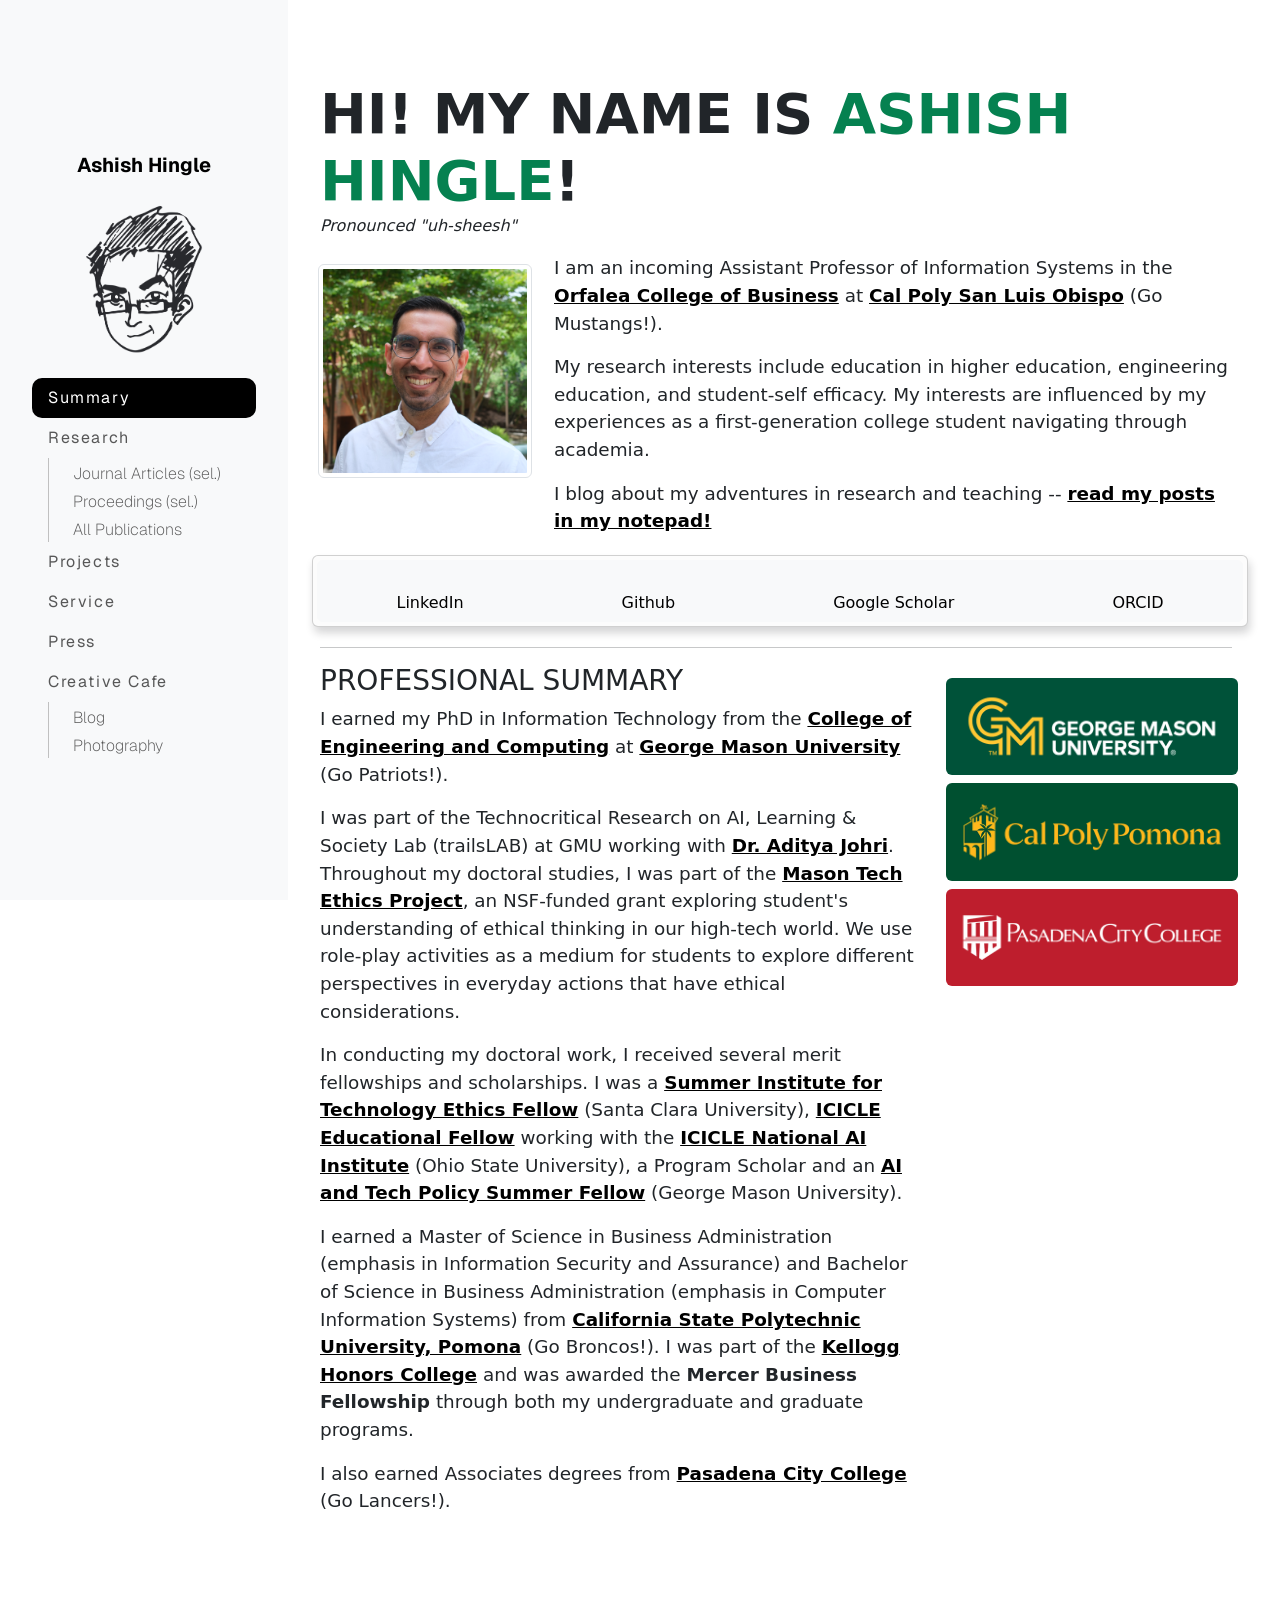
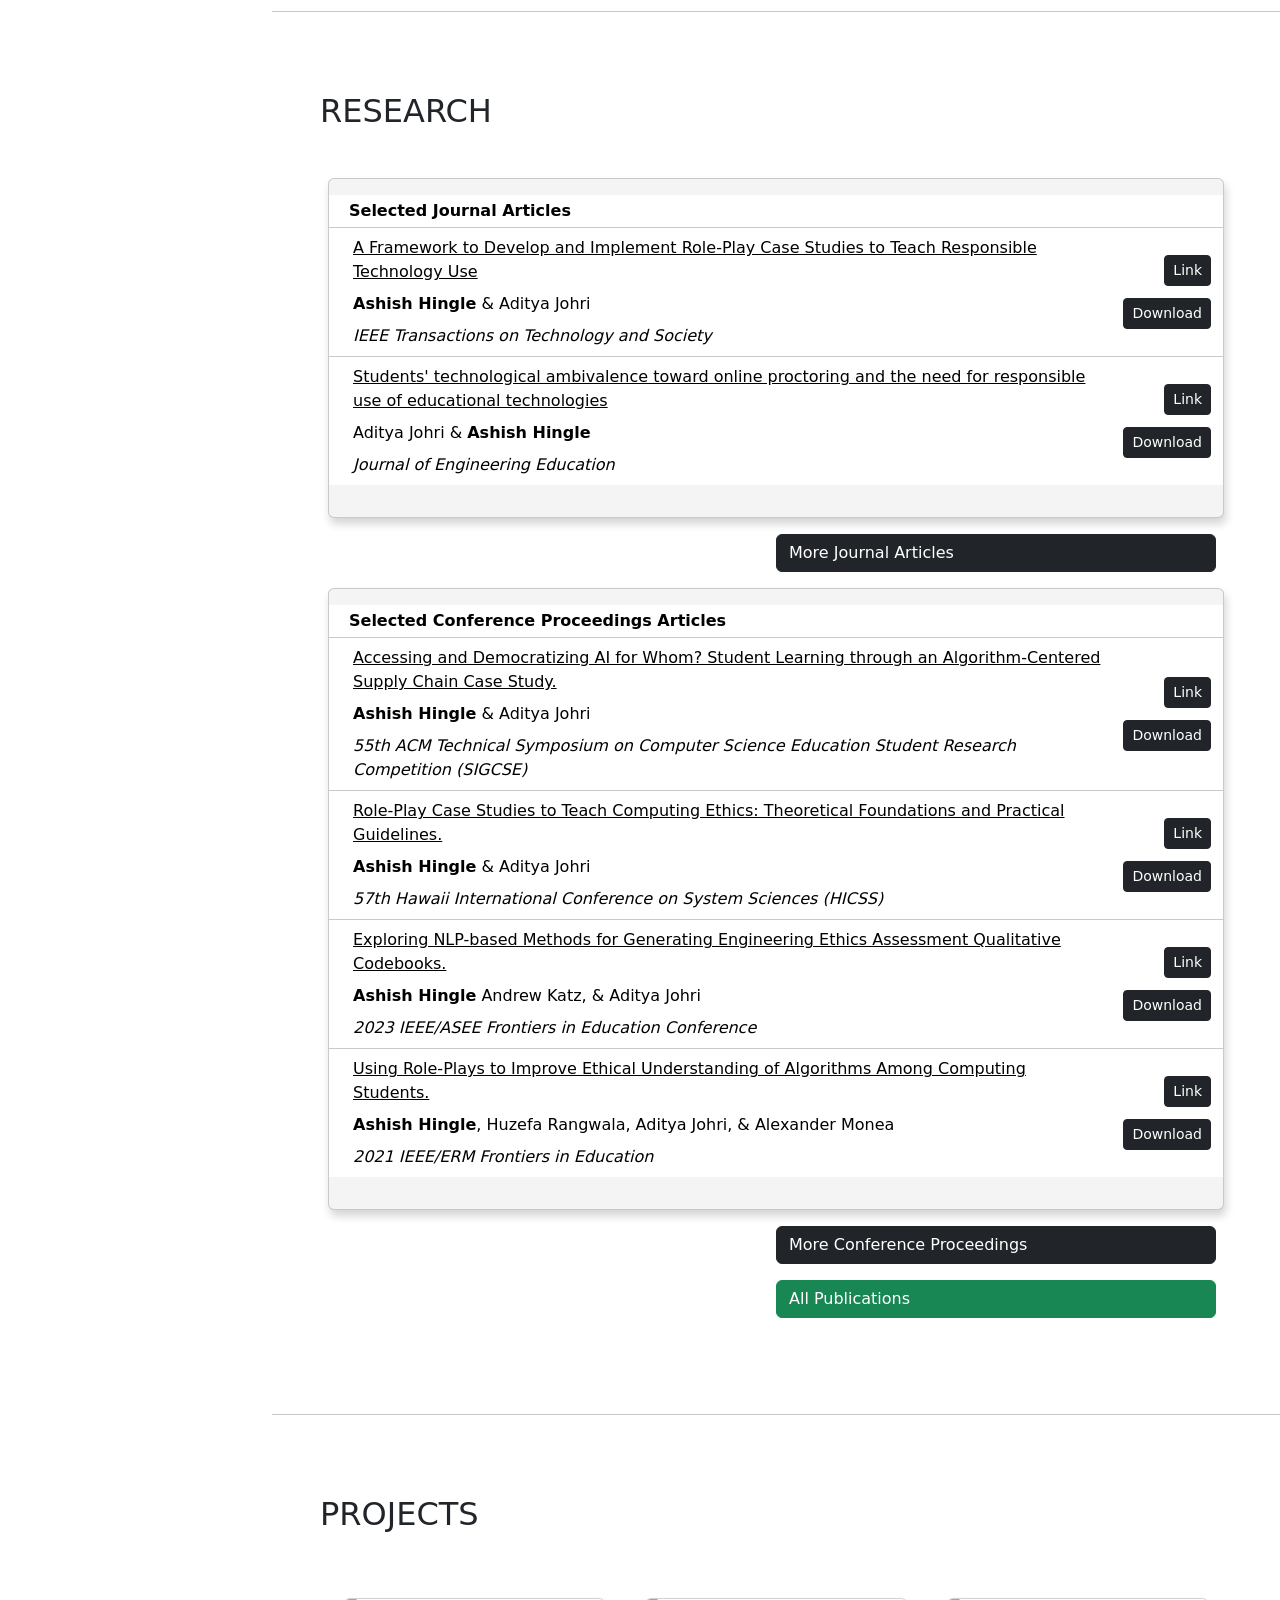
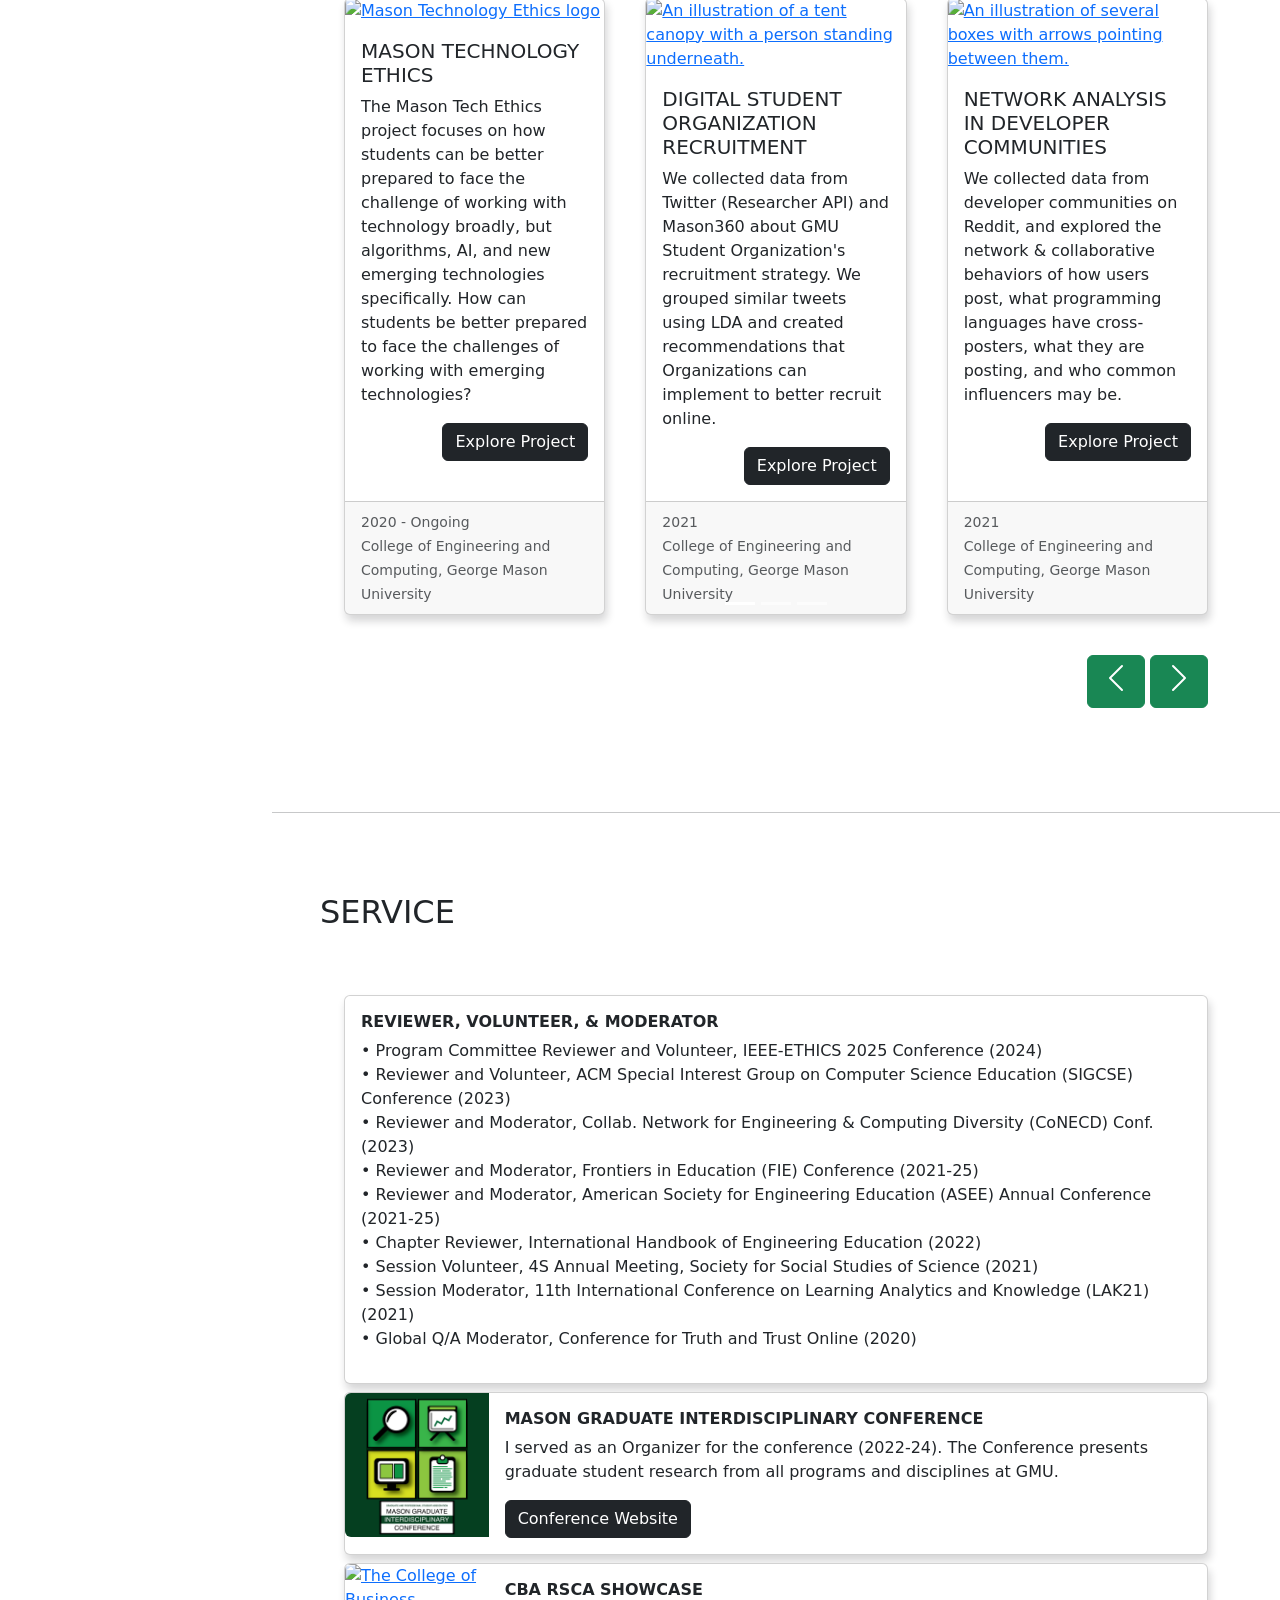
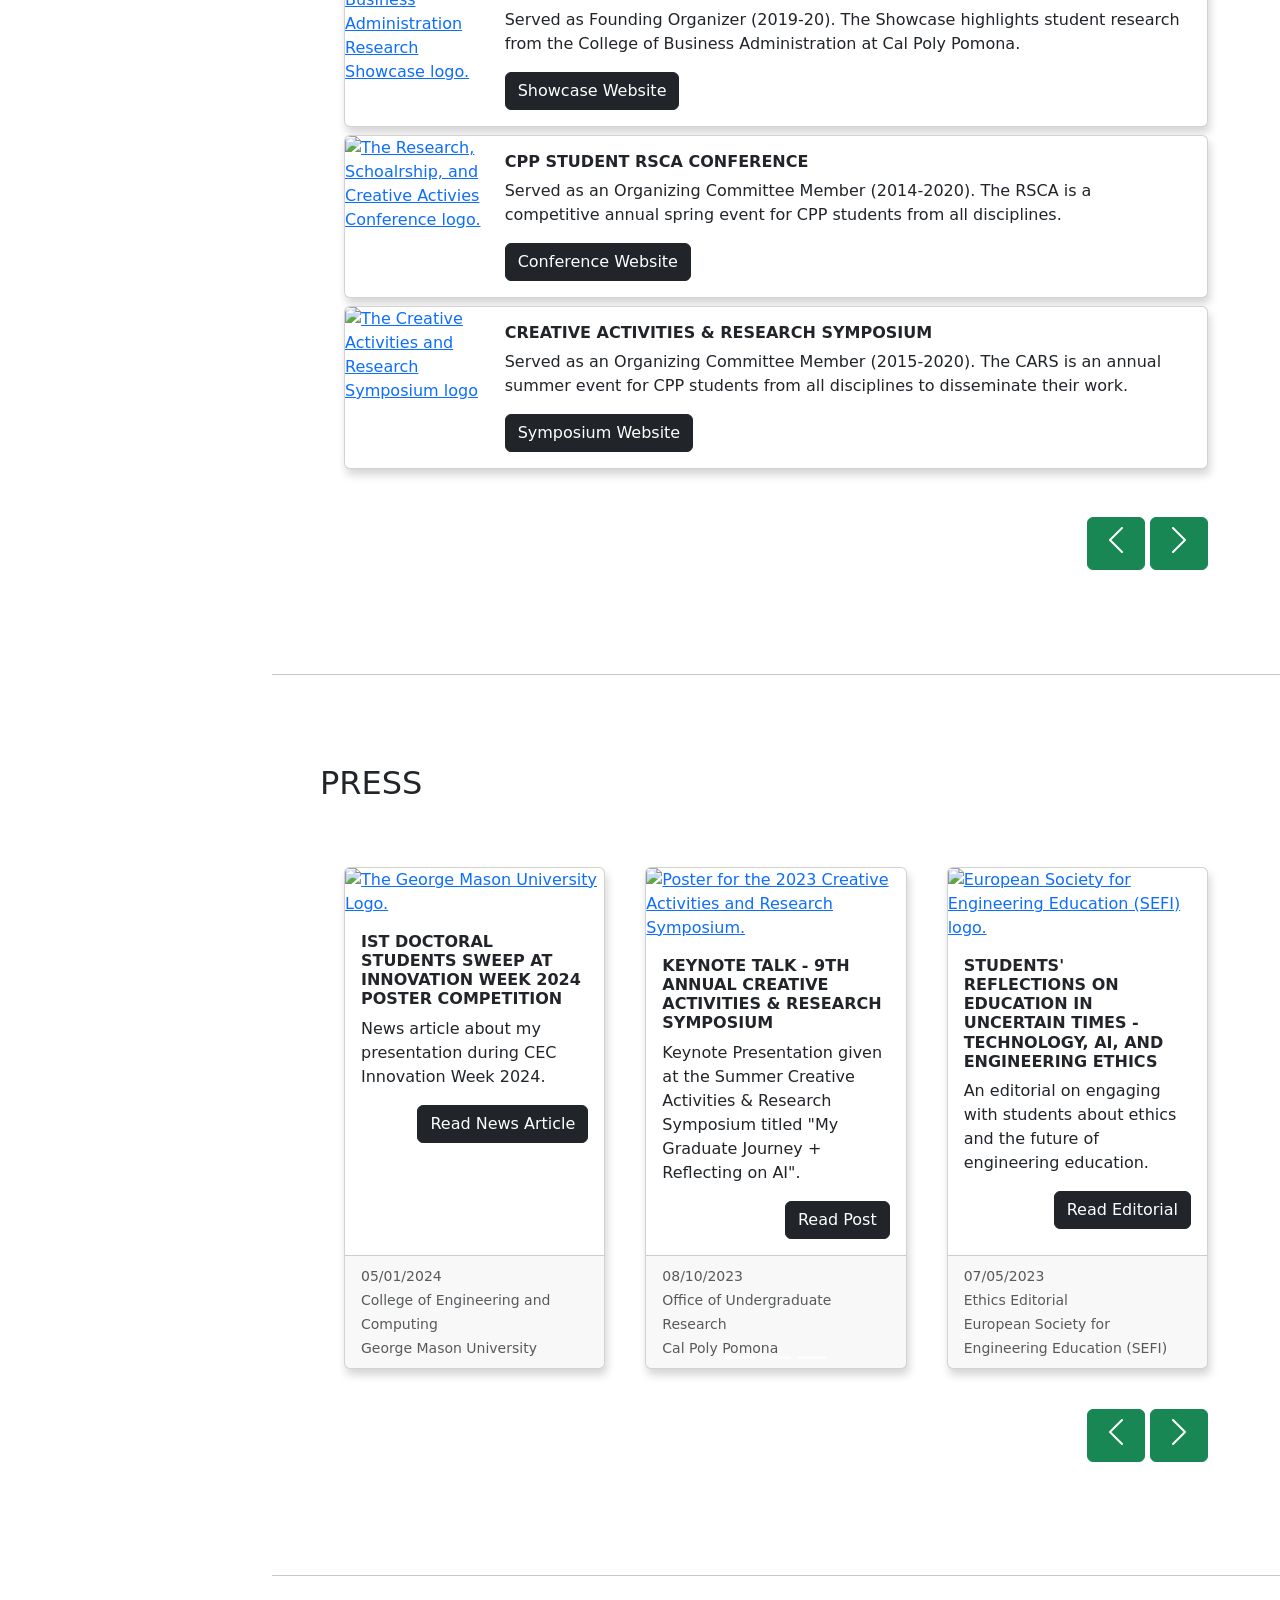
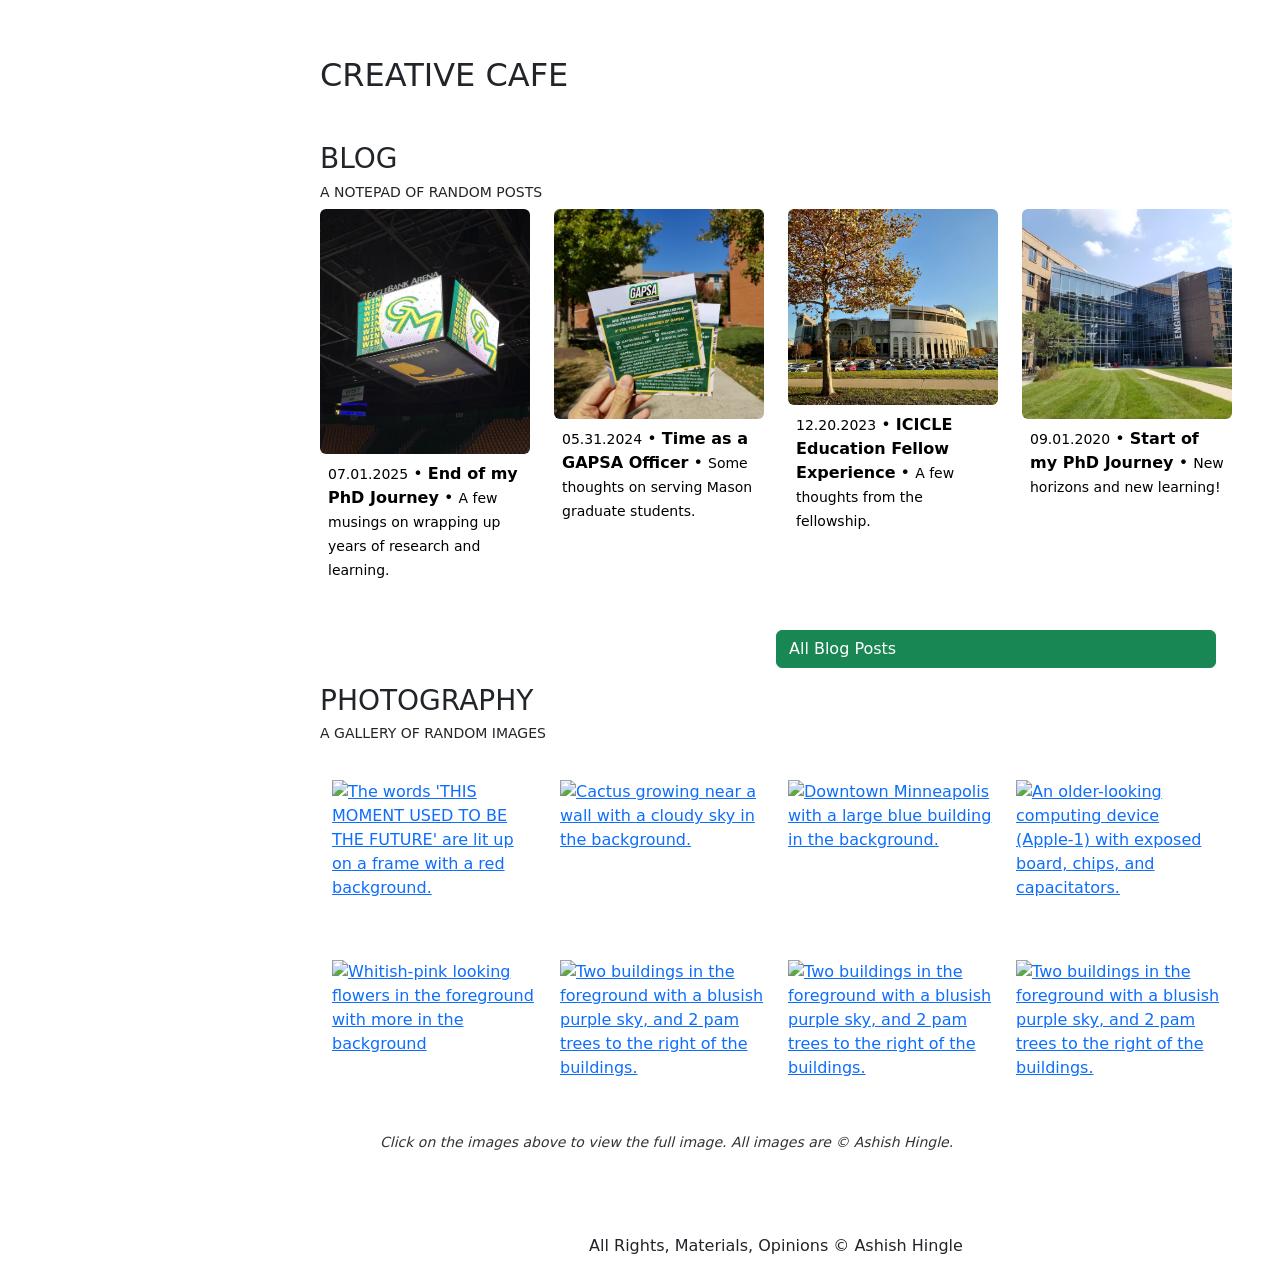
==== commit 44afee1d: "fixed mobile nav issue" ====
--- a/index.html
+++ b/index.html
@@ -36,8 +36,8 @@
 			<a class="navbar-brand js-scroll-trigger" href="#page-top">
 			<span class="d-block">Ashish Hingle</span>
 			</a>
-			<a style="width: 60%">
-			<span class="d-none d-lg-block m-3"><img class="img-fluid img-profile rounded-circle mx-auto mb-2" src="img/profile-sketch.png" alt="A sketched profile picture of Ashish.s" /></span>
+			<a>
+			<span class="d-none d-lg-block m-3"><img class="img-fluid img-profile rounded-circle mx-auto mb-2" src="img/profile-sketch.png" alt="A sketched profile picture of Ashish." width="150px" height="150px" /></span>
 			</a>
 			<button class="navbar-toggler" type="button" data-bs-toggle="collapse" data-bs-target="#navbarResponsive" aria-controls="navbarResponsive" aria-expanded="false" aria-label="Toggle navigation"><span class="navbar-toggler-icon"></span></button>
 			<div class="collapse navbar-collapse" id="navbarResponsive">
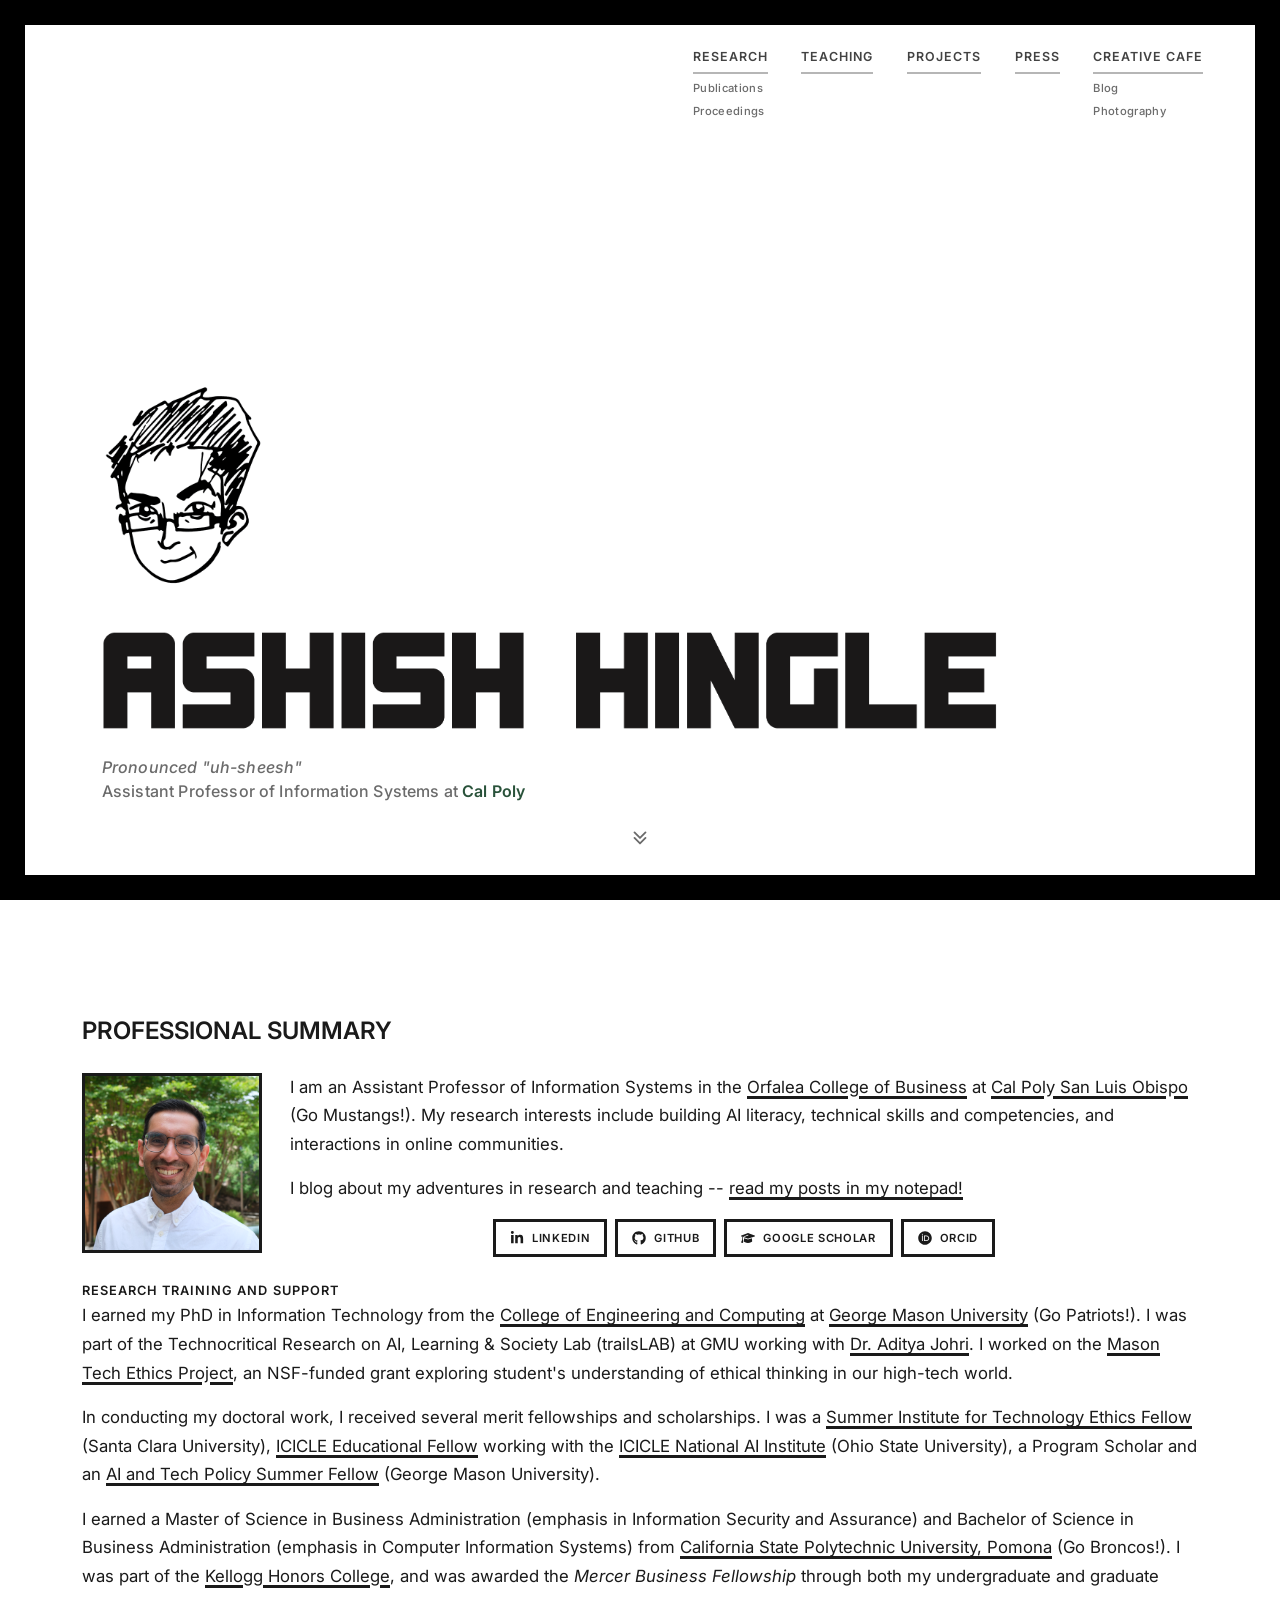
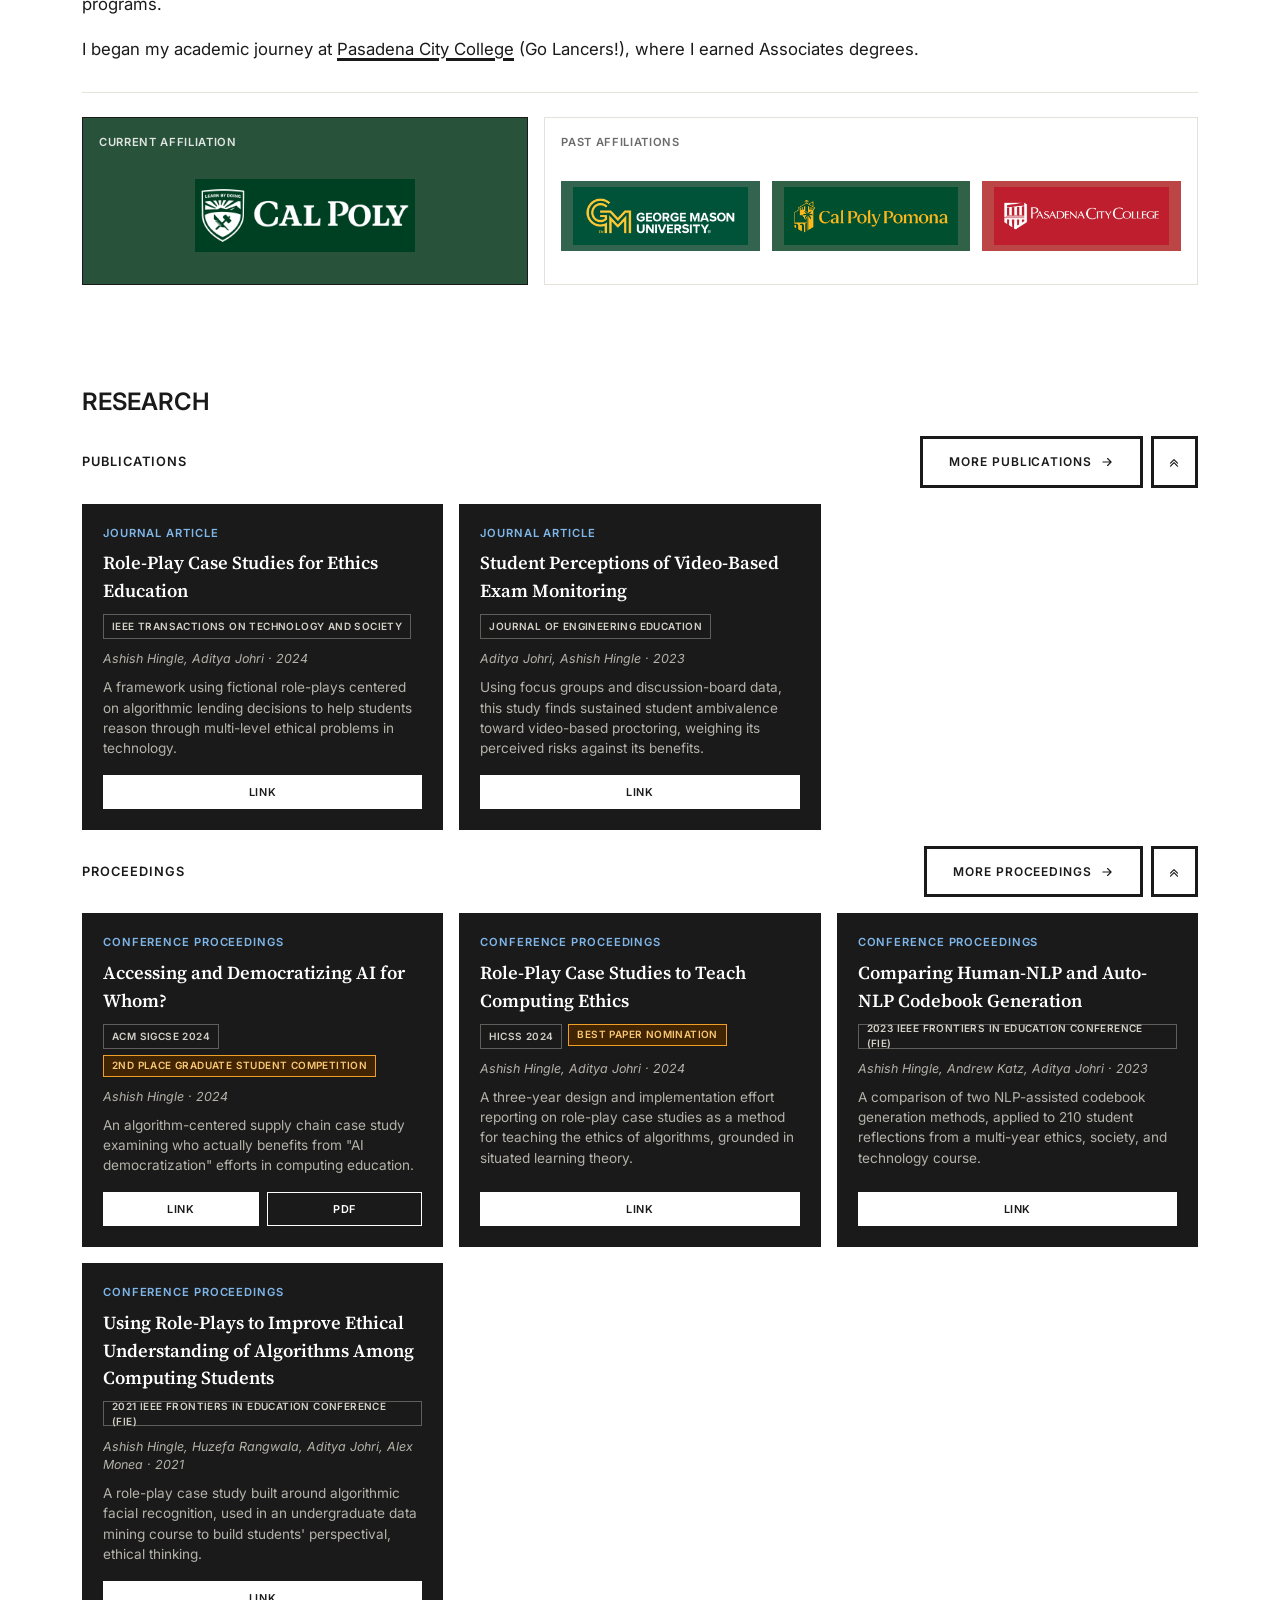
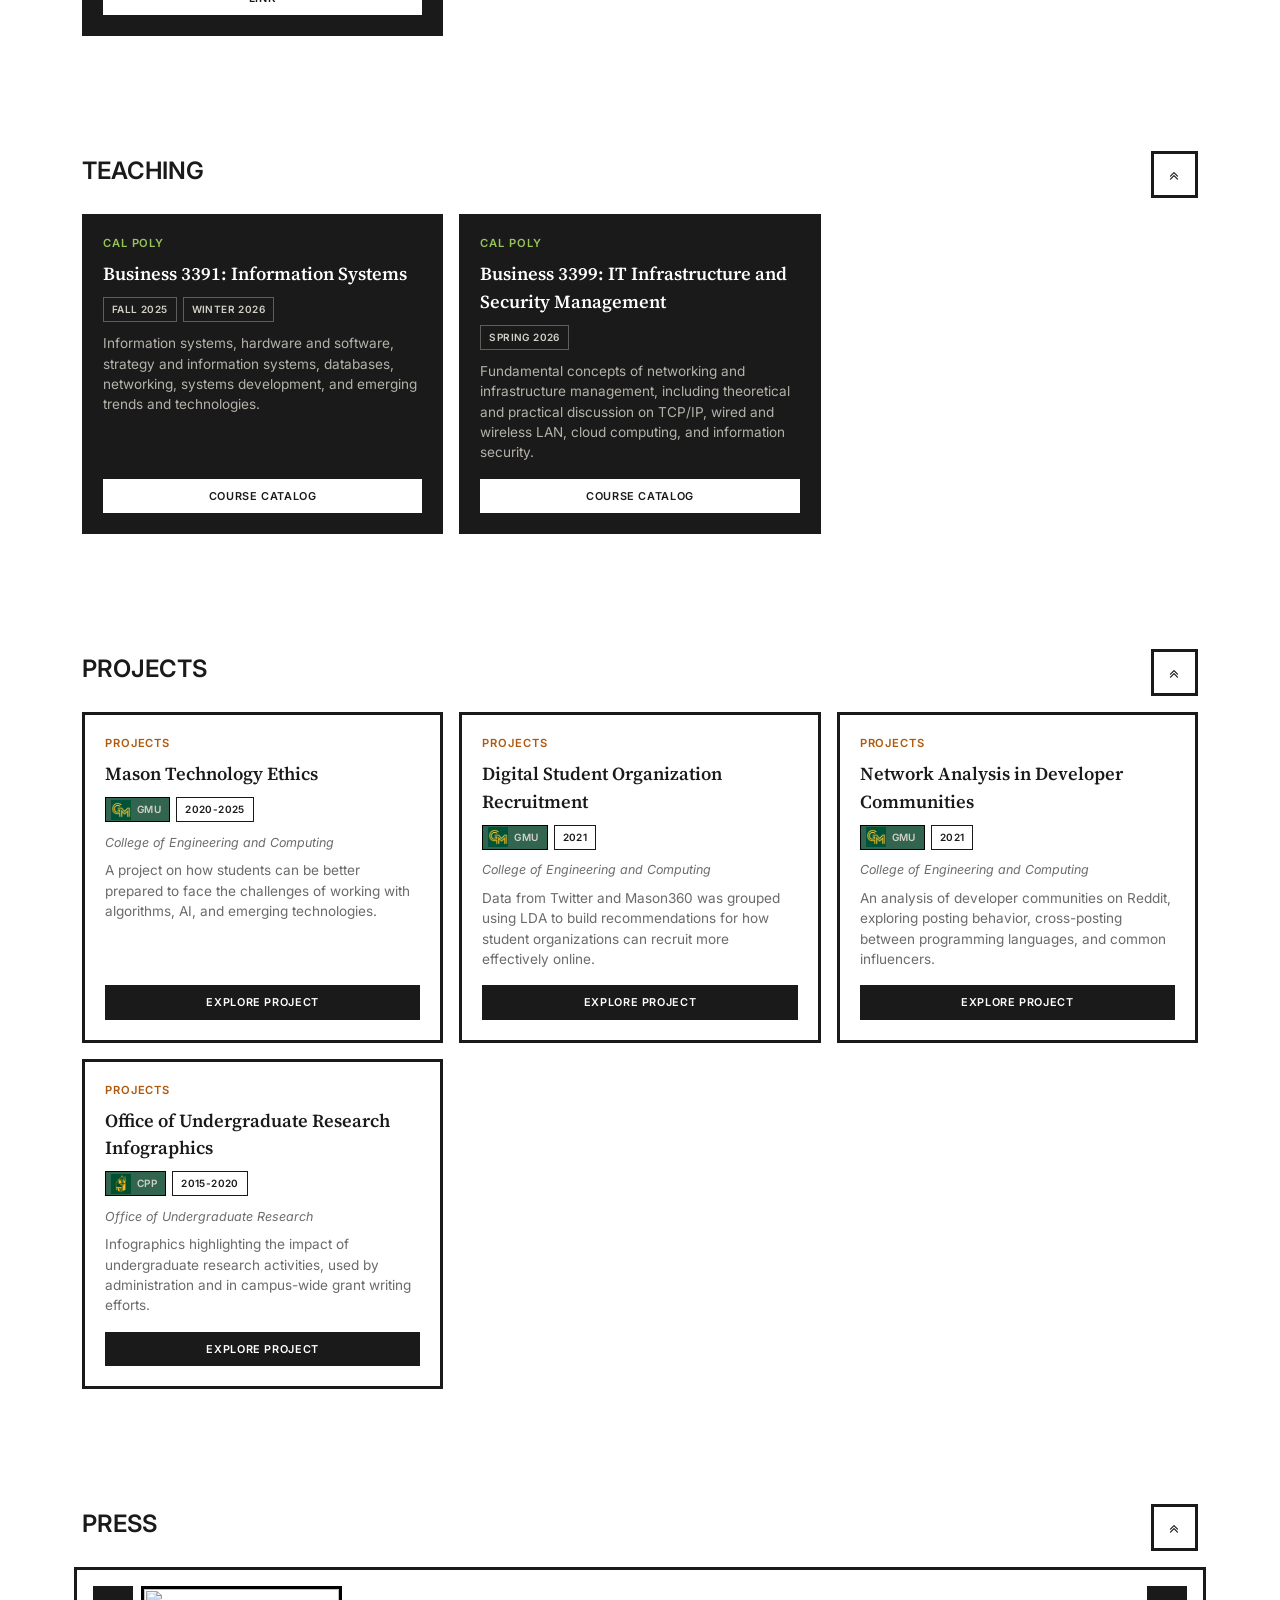
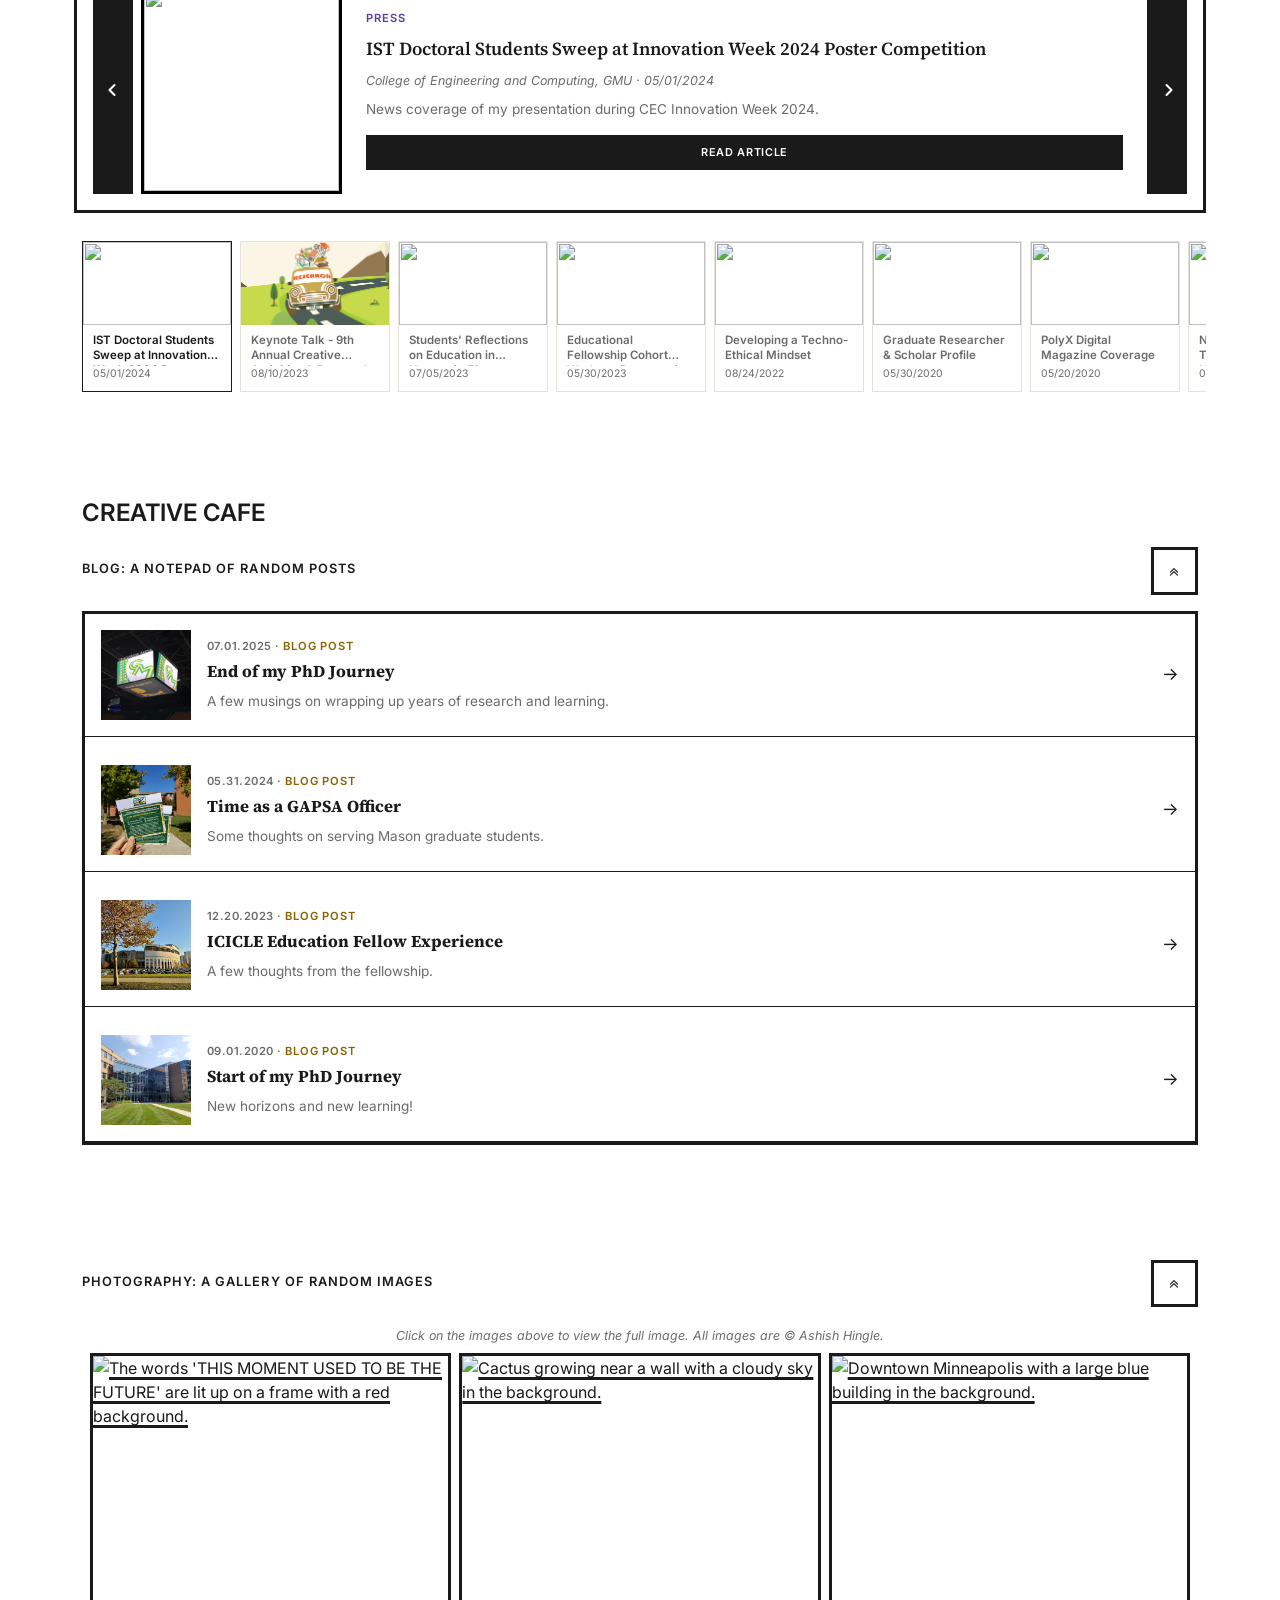
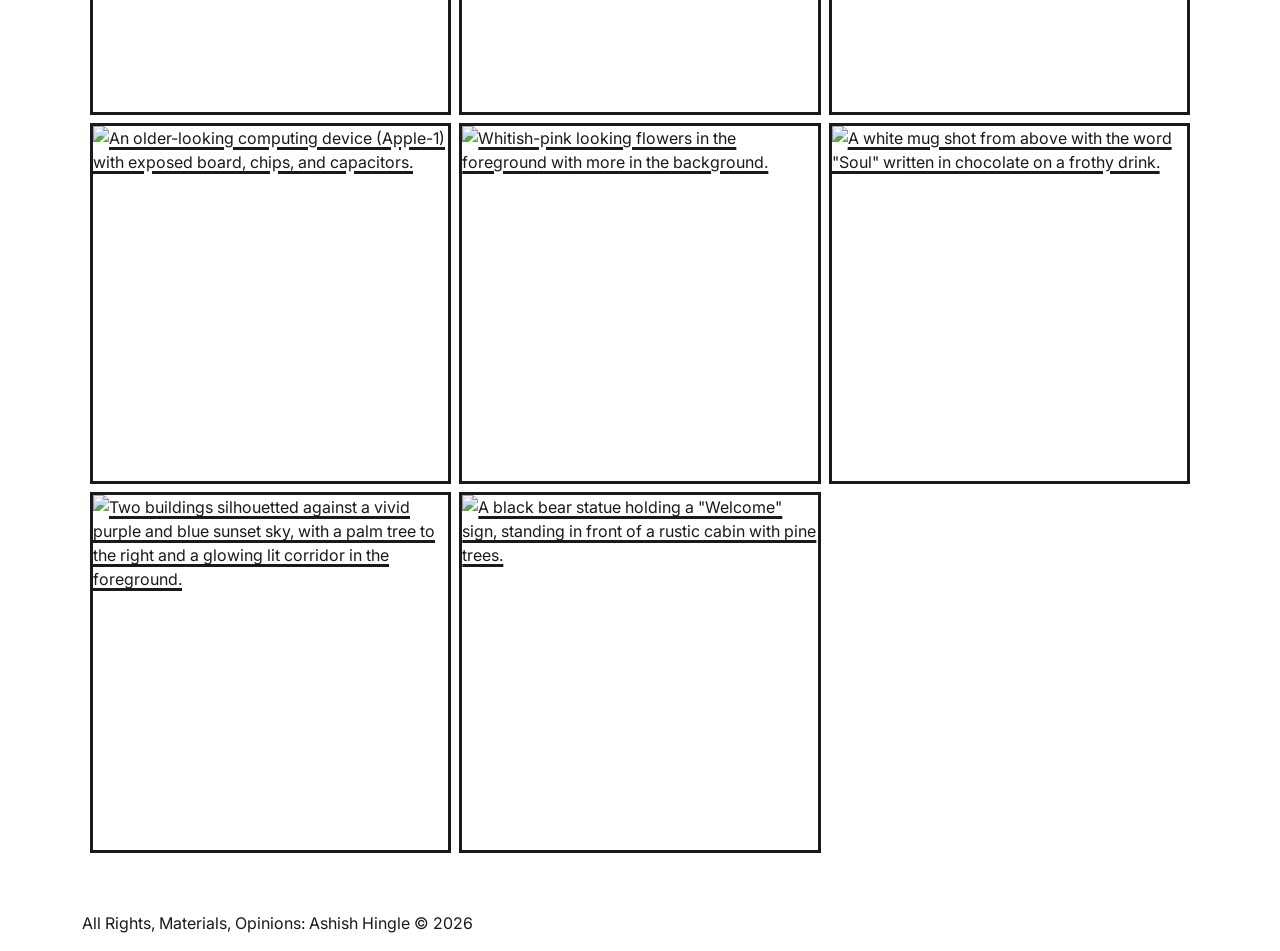
==== commit 4b1588fe: "updated website to version 3.0" ====
--- a/index.html
+++ b/index.html
@@ -1,829 +1,744 @@
 <!DOCTYPE html>
 <html lang="en">
 	<head>
-		<!-- Required meta tags --> 
-		<meta charset="utf-8">
-		<meta name="viewport" content="width=device-width, initial-scale=1">
-		<meta name="description" content="Hi! My name is Ashish! I am a PhD student in IT in the College of Engineering and Computing at George Mason University.">
-		<meta name="author" content="Ashish Hingle">
+		<meta charset="UTF-8">
+		<meta name="viewport" content="width=device-width, initial-scale=1.0">
 		<title>Ashish Hingle - Researcher and Instructor</title>
-		<!-- Favicon's for multiple screen sizes --> 
+		<!-- Bootstrap -->
+		<link href="https://cdnjs.cloudflare.com/ajax/libs/bootstrap/5.3.3/css/bootstrap.min.css" rel="stylesheet">
+		<!-- Favicon's for multiple screen sizes -->
 		<link rel="apple-touch-icon" sizes="180x180" href="img/favicon/apple-touch-icon.png">
 		<link rel="icon" type="image/png" sizes="32x32" href="img/favicon/favicon-32x32.png">
 		<link rel="icon" type="image/png" sizes="16x16" href="img/favicon/favicon-16x16.png">
 		<link rel="manifest" href="img/favicon/site.webmanifest">
-		<!-- Font Awesome icons (free version)-->
-		<script src="https://use.fontawesome.com/releases/v6.3.0/js/all.js" crossorigin="anonymous"></script>
-		<!-- Google fonts-->
-		<link href="https://fonts.googleapis.com/css?family=Saira+Extra+Condensed:500,700" rel="stylesheet" type="text/css" />
-		<link href="https://fonts.googleapis.com/css?family=Muli:400,400i,800,800i" rel="stylesheet" type="text/css" />
-		<!-- Core theme CSS (includes Bootstrap)-->
-		<link href="css/uhsheesh-styles.css" rel="stylesheet" />
-		<!-- Bootstrap CSS --> 
-		<link href="https://cdn.jsdelivr.net/npm/bootstrap@5.3.5/dist/css/bootstrap.min.css" rel="stylesheet" integrity="sha384-SgOJa3DmI69IUzQ2PVdRZhwQ+dy64/BUtbMJw1MZ8t5HZApcHrRKUc4W0kG879m7" crossorigin="anonymous">
-		<!-- Fonts -->
+		<!-- Fonts: a serif with presence for the name, a quiet humanist sans for everything else -->
 		<link rel="preconnect" href="https://fonts.googleapis.com">
 		<link rel="preconnect" href="https://fonts.gstatic.com" crossorigin>
-		<link href="https://fonts.googleapis.com/css2?family=Geist:wght@100..900&display=swap" rel="stylesheet">
-		<!-- Canonical Selector --> 
-		<link rel="canonical" href="https://www.uh-sheesh.com/" />
+		<link href="https://fonts.googleapis.com/css2?family=Source+Serif+4:opsz,wght@8..60,400;8..60,600&family=Inter:wght@400;500;600&display=swap" rel="stylesheet">
 		<!-- Gallery Lightbox Stylesheet by Lokesh Dhakar: https://lokeshdhakar.com/-->
-		<link href="css/lightbox/lightbox.min.css" rel="stylesheet">
+		<link rel="stylesheet" href="https://cdn.jsdelivr.net/npm/lightbox3/dist/lightbox3.min.css">
+		<!-- Core theme CSS -->
+		<link rel="stylesheet" href="css/styles.css">
+		<!-- Meta description -->
+		<meta name="description" content="Ashish Hingle is an Assistant Professor & Researcher, examining technology & data in online communities.">
+		<!-- Open Graph -->
+		<meta property="og:title" content="Ashish Hingle — Researcher and Instructor">
+		<meta property="og:description" content="Ashish Hingle is an Assistant Professor & Researcher, examining technology & data in online communities.">
+		<meta property="og:type" content="website">
+		<meta property="og:url" content="https://www.uh-sheesh.com/">
+		<meta property="og:image" content="https://www.uh-sheesh.com/img/profile-sketch.png">
 	</head>
-	<body id="page-top" class="landing-body">
-		<!-- Navigation-->
-		<nav class="navbar navbar-expand-lg fixed-top text-bg-light" id="sideNav">
-			<a class="navbar-brand js-scroll-trigger" href="#page-top">
-			<span class="d-block">Ashish Hingle</span>
-			</a>
-			<a>
-			<span class="d-none d-lg-block m-3"><img class="img-fluid img-profile rounded-circle mx-auto mb-2" src="img/profile-sketch.png" alt="A sketched profile picture of Ashish." width="150px" height="150px" /></span>
-			</a>
-			<button class="navbar-toggler" type="button" data-bs-toggle="collapse" data-bs-target="#navbarResponsive" aria-controls="navbarResponsive" aria-expanded="false" aria-label="Toggle navigation"><span class="navbar-toggler-icon"></span></button>
-			<div class="collapse navbar-collapse" id="navbarResponsive">
-				<ul class="navbar-nav">
-					<li class="nav-item"><a class="nav-link js-scroll-trigger active" href="#summary">Summary</a></li>
-					<li class="nav-item"><a class="nav-link js-scroll-trigger" href="#research">Research</a></li>
-					<div class="secondary-nav">
-						<li class="nav-item mt-1"><a class="nav-link-secondary js-scroll-trigger m-2" href="#journals">Journal Articles (sel.)</a></li>
-						<li class="nav-item mt-1"><a class="nav-link-secondary js-scroll-trigger m-2" href="#conferences">Proceedings (sel.)</a></li>
-						<li class="nav-item mt-1"><a class="nav-link-secondary js-scroll-trigger m-2" href="research.html">All Publications</a></li>
-					</div>
-					<li class="nav-item"><a class="nav-link js-scroll-trigger" href="#projects">Projects</a></li>
-					<li class="nav-item"><a class="nav-link js-scroll-trigger" href="#service">Service</a></li>
-					<li class="nav-item"><a class="nav-link js-scroll-trigger" href="#press">Press</a></li>
-					<li class="nav-item"><a class="nav-link js-scroll-trigger" href="#cafe">Creative Cafe</a></li>
-					<div class="secondary-nav">
-						<li class="nav-item mt-1"><a class="nav-link-secondary js-scroll-trigger m-2" href="#blog">Blog</a></li>
-						<li class="nav-item mt-1"><a class="nav-link-secondary js-scroll-trigger m-2" href="#photos">Photography</a></li>
-					</div>
-				</ul>
-			</div>
+	<body>
+		<a class="skip-nav" href="#main-content">Skip to main content</a>
+		<a id="page-top"></a>
+		<!-- ================= NAV ================= -->
+		<nav class="navbar navbar-expand-lg fixed-top site-nav">
+			<ul class="nav-list">
+				<li class="nav-item">
+					<a class="nav-link" href="#research">Research</a>
+					<ul class="sub-link-list">
+						<li><a href="#publications">Publications</a></li>
+						<li><a href="#proceedings">Proceedings</a></li>
+					</ul>
+				</li>
+				<li class="nav-item">
+					<a class="nav-link" href="#teaching">Teaching</a>
+				</li>
+				<li class="nav-item">
+					<a class="nav-link" href="#projects">Projects</a>
+				</li>
+				<li class="nav-item">
+					<a class="nav-link" href="#press">Press</a>
+				</li>
+				<li class="nav-item">
+					<a class="nav-link" href="#creative-cafe">Creative Cafe</a>
+					<ul class="sub-link-list">
+						<li><a href="#blog">Blog</a></li>
+						<li><a href="#photo">Photography</a></li>
+					</ul>
+				</li>
+			</ul>
 		</nav>
-		<!-- Page Content-->
-		<div class="container-fluid p-0">
-			<!-- Summary-->
-			<section class="uhsheesh-section" id="summary">
-				<div class="uhsheesh-section-content">
-					<h1 class="mb-0 fw-bold display-4">
-						Hi! My name is 
-						<span class="gr">Ashish Hingle</span>!
-					</h1>
-					<p style="font-style: italic;">Pronounced "uh-sheesh"</p>
-					<div class="row">
-						<div class="col-md-3" style="padding:10px;">
-							<img class="figure-img img-fluid rounded img-thumbnail" src="img/profile-pic.png" alt="Ashish's profile picture">
-						</div>
-						<div class="col-md-9">
-							<p class="lead">I am an incoming Assistant Professor of Information Systems in the <a class="bl-600" href="https://www.calpoly.edu/orfalea-college-of-business" target="_blank">Orfalea College of Business</a> at <a class="bl-600" href="https://www.calpoly.edu/" target="_blank">Cal Poly San Luis Obispo</a> (Go Mustangs!).</p>
-							<p class="lead">My research interests include education in higher education, engineering education, and student-self efficacy. My interests are influenced by my experiences as a first-generation college student navigating through academia.</p>
-							<p class="lead">I blog about my adventures in research and teaching -- <a class="bl-600" href="#blog">read my posts in my notepad!</a></p>
-						</div>
-						<div class="card m-1 p-1" style="background-color: #fcfcfc;">
-							<div class="btn-group" role="group" aria-label="Profiles on other websites.">
-								<a href="https://www.linkedin.com/in/ashhingle/" class="btn btn-light" target="_blank"><i class="fab fa-linkedin-in"></i></br><span class="fw-light">LinkedIn</span></a>
-								<a href="https://github.com/uh-sheesh/" class="btn btn-light" target="_blank"><i class="fab fa-github"></i></br><span class="fw-light">Github</span></a>
-								<a href="https://scholar.google.com/citations?user=im6Pn4MAAAAJ&hl=en" class="btn btn-light" target="_blank"><i class="fa fa-graduation-cap"></i></i></br><span class="fw-light">Google Scholar</span></a>
-								<a href="https://orcid.org/0000-0002-6178-1256" class="btn btn-light" target="_blank"><i class="fa fa-brands fa-orcid"></i></br><span class="fw-light">ORCID</span></a>
+		<!-- ================= HERO ================= -->
+		<section class="hero">
+			<div class="hero-inner">
+				<picture class="name-image">
+					<!-- Mobile: wrapped two-line version -->
+					<source media="(max-width: 767.98px)" srcset="img/name-website-02.png">
+					<!-- Desktop / iPad and up: side-by-side version -->
+					<img src="img/name-website-01.png" alt="Ashish Hingle">
+				</picture>
+				<p class="title-line">
+					<em>Pronounced "uh-sheesh"</em> <br/>Assistant Professor of Information Systems at <span class="highlight">Cal Poly</span>
+				</p>
+			</div>
+			<div class="scroll-cue" aria-hidden="true">
+				<svg viewBox="0 0 24 24" width="22" height="22" fill="none" xmlns="http://www.w3.org/2000/svg">
+				<path d="M6 7L12 13L18 7" stroke="currentColor" stroke-width="2" stroke-linecap="round" stroke-linejoin="round"/>
+				<path d="M6 13L12 19L18 13" stroke="currentColor" stroke-width="2" stroke-linecap="round" stroke-linejoin="round"/>
+				</svg>
+			</div>
+		</section>
+		<!-- ================= CONTENT ================= -->
+		<main class="content container ml-3 ml-3" id="main-content">
+			<!-- Professional Summary -->
+			<section class="cv-section container" id="about">
+				<p class="section-heading d-block mb-4">Professional Summary</p>
+				<div class="about-wrap">
+					<div class="about-photo-float">
+						<img src="img/profile-pic.png" alt="Ashish Hingle" class="about-photo">
+					</div>
+					<p class="bio-text">I am an Assistant Professor of Information Systems in the <a href="https://www.calpoly.edu/orfalea-college-of-business" target="_blank">Orfalea College of Business</a> at <a href="https://www.calpoly.edu/" target="_blank">Cal Poly San Luis Obispo</a> (Go Mustangs!). My research interests include building AI literacy, technical skills and competencies, and interactions in online communities.</p>
+					<p class="bio-text">I blog about my adventures in research and teaching -- <a href="#blog">read my posts in my notepad!</a></p>
+
+					<div class="profile-links">
+						<a href="https://www.linkedin.com/in/ashhingle/" class="profile-link" target="_blank" rel="noopener">
+							<svg aria-hidden="true" viewBox="0 0 448 512" fill="currentColor"><path d="M100.28 448H7.4V148.9h92.88zM53.79 108.1C24.09 108.1 0 83.5 0 53.8a53.79 53.79 0 0 1 107.58 0c0 29.7-24.1 54.3-53.79 54.3zM447.9 448h-92.68V302.4c0-34.7-.7-79.2-48.29-79.2-48.29 0-55.69 37.7-55.69 76.7V448h-92.78V148.9h89.08v40.8h1.3c12.4-23.5 42.69-48.3 87.88-48.3 94 0 111.28 61.9 111.28 142.3V448z"/></svg>
+							LinkedIn
+						</a>
+						<a href="https://github.com/uh-sheesh/" class="profile-link" target="_blank" rel="noopener">
+							<svg aria-hidden="true" viewBox="0 0 496 512" fill="currentColor"><path d="M165.9 397.4c0 2-2.3 3.6-5.2 3.6-3.3.3-5.6-1.3-5.6-3.6 0-2 2.3-3.6 5.2-3.6 3-.3 5.6 1.3 5.6 3.6zm-31.1-4.5c-.7 2 1.3 4.3 4.3 4.9 2.6 1 5.6 0 6.2-2s-1.3-4.3-4.3-5.2c-2.6-.7-5.5.3-6.2 2.3zm44.2-1.7c-2.9.7-4.9 2.6-4.6 4.9.3 2 2.9 3.3 5.9 2.6 2.9-.7 4.9-2.6 4.6-4.6-.3-1.9-3-3.2-5.9-2.9zM244.8 8C106.1 8 0 113.3 0 252c0 110.9 69.8 205.8 169.5 239.2 12.8 2.3 17.3-5.6 17.3-12.1 0-6.2-.3-40.4-.3-61.4 0 0-70 15-84.7-29.8 0 0-11.4-29.1-27.8-36.6 0 0-22.9-15.7 1.6-15.4 0 0 24.9 2 38.6 25.8 21.9 38.6 58.6 27.5 72.9 20.9 2.3-16 8.8-27.1 16-33.7-55.9-6.2-112.3-14.3-112.3-110.5 0-27.5 7.6-41.3 23.6-58.9-2.6-6.5-11.1-33.3 2.6-67.9 20.9-6.5 69 27 69 27 20-5.6 41.5-8.5 62.8-8.5s42.8 2.9 62.8 8.5c0 0 48.1-33.6 69-27 13.7 34.7 5.2 61.4 2.6 67.9 16 17.7 25.8 31.5 25.8 58.9 0 96.5-58.9 104.2-114.8 110.5 9.2 7.9 17 22.9 17 46.4 0 33.7-.3 75.4-.3 83.6 0 6.5 4.6 14.4 17.3 12.1C428.2 457.8 496 362.9 496 252 496 113.3 383.5 8 244.8 8z"/></svg>
+							GitHub
+						</a>
+						<a href="https://scholar.google.com/citations?user=im6Pn4MAAAAJ&hl=en" class="profile-link" target="_blank" rel="noopener">
+							<svg aria-hidden="true" viewBox="0 0 640 512" fill="currentColor"><path d="M320 32c-8.1 0-16.1 1.4-23.7 4.1L15.8 137.4C6.3 140.9 0 149.9 0 160s6.3 19.1 15.8 22.6l57.9 20.9C57.3 229.3 48 259.8 48 291.9v28.1c0 28.4-10.8 57.7-22.3 80.8-6.5 13-13.9 25.8-22.5 37.6C0 442.7-.9 448.3.9 453.4s6 8.9 11.2 10.2l64 16c4.2 1.1 8.7.3 12.4-2s6.3-6.1 7.1-10.4c8.6-42.8 4.3-81.2-2.1-108.7C90.3 344.3 86 329.8 80 316.5V291.9c0-30.2 10.2-58.7 27.9-81.5 12.9-15.5 29.6-28 49.2-35.7l157-61.7c8.2-3.2 17.5.8 20.7 9s-.8 17.5-9 20.7l-157 61.7c-12.4 4.9-23.3 12.4-32.2 21.6l159.6 57.6c7.6 2.7 15.6 4.1 23.7 4.1s16.1-1.4 23.7-4.1L624.2 182.6c9.5-3.4 15.8-12.5 15.8-22.6s-6.3-19.1-15.8-22.6L343.7 36.1C336.1 33.4 328.1 32 320 32zM128 408c0 35.3 86 72 192 72s192-36.7 192-72L496.7 262.6 354.5 314c-11.1 4-22.8 6-34.5 6s-23.5-2-34.5-6L143.3 262.6 128 408z"/></svg>
+							Google Scholar
+						</a>
+						<a href="https://orcid.org/0000-0002-6178-1256" class="profile-link" target="_blank" rel="noopener">
+							<svg aria-hidden="true" viewBox="0 0 512 512" fill="currentColor"><path d="M294.75 188.19h-45.92V342h47.47c67.62 0 83.12-51.34 83.12-76.91 0-41.64-26.54-76.9-84.67-76.9zM256 8C119 8 8 119 8 256s111 248 248 248 248-111 248-248S393 8 256 8zm-80.79 360.76h-29.84v-207.5h29.84zm-14.92-231.14a19.57 19.57 0 1 1 19.57-19.57 19.64 19.64 0 0 1-19.57 19.57zM300 369h-81V161.26h80.6c76.73 0 110.44 54.83 110.44 103.85C410 318.39 368.38 369 300 369z"/></svg>
+							ORCID
+						</a>
+					</div>
+					<span class="eyebrow mb-0">Research Training and Support</span>
+					<p class="bio-text">I earned my PhD in Information Technology from the <a href="https://cec.gmu.edu/" target="_blank">College of Engineering and Computing</a> at <a href="https://www.gmu.edu/" target="_blank">George Mason University</a> (Go Patriots!). I was part of the Technocritical Research on AI, Learning &amp; Society Lab (trailsLAB) at GMU working with <a href="https://mason.gmu.edu/~johri/">Dr. Aditya Johri</a>. I worked on the <a href="https://www.ist.gmu.edu/eecl/techethics/" target="_blank">Mason Tech Ethics Project</a>, an NSF-funded grant exploring student's understanding of ethical thinking in our high-tech world.</p>
+					<p class="bio-text">In conducting my doctoral work, I received several merit fellowships and scholarships. I was a <a href="https://www.scu.edu/ethics/about-the-center/center-news/the-summer-institute-in-technology-ethics-at-santa-clara-university/" target="_blank">Summer Institute for Technology Ethics Fellow</a> (Santa Clara University), <a href="https://icicle.osu.edu/education-and-outreach/icicle-educational-fellows-program" target="_blank">ICICLE Educational Fellow</a> working with the <a href="https://icicle.osu.edu/" target="_blank">ICICLE National AI Institute</a> (Ohio State University), a Program Scholar and an <a href="https://www.aistrategies.gmu.edu/summerinstitute" target="_blank">AI and Tech Policy Summer Fellow</a> (George Mason University).</p>
+					<p class="bio-text">I earned a Master of Science in Business Administration (emphasis in Information Security and Assurance) and Bachelor of Science in Business Administration (emphasis in Computer Information Systems) from <a href="https://www.cpp.edu/" target="_blank">California State Polytechnic University, Pomona</a> (Go Broncos!). I was part of the <a href="https://www.cpp.edu/honorscollege/">Kellogg Honors College</a>, and was awarded the <em>Mercer Business Fellowship</em> through both my undergraduate and graduate programs.</p>
+					<p class="bio-text">I began my academic journey at <a href="https://pasadena.edu/" target="_blank">Pasadena City College</a> (Go Lancers!), where I earned Associates degrees.</p>
+					<div class="affiliations-row">
+						<div class="affiliation-box affiliation-box-current">
+							<span class="affiliation-box-label-light">Current Affiliation</span>
+							<div class="affiliation-current-logo">
+								<img src="img/logos/cp-logo.png" alt="Cal Poly San Luis Obispo">
 							</div>
 						</div>
-					</div>
-					<hr/>
-					<div class="row">
-						<div class="col-md-8">
-							<h3>Professional Summary</h3>
-							<p class="lead">I earned my PhD in Information Technology from the <a class="bl-600" href="https://cec.gmu.edu/" target="_blank">College of Engineering and Computing</a> at <a class="bl-600" href="https://www.gmu.edu/" target="_blank">George Mason University</a> (Go Patriots!).</p>
-							<p class="lead">I was part of the Technocritical Research on AI, Learning & Society Lab (trailsLAB) at GMU working with <a class="bl-600" href="https://mason.gmu.edu/~johri/">Dr. Aditya Johri</a>. Throughout my doctoral studies, I was part of the <a class="bl-600" href="https://www.ist.gmu.edu/eecl/techethics/" target="_blank">Mason Tech Ethics Project</a>, an NSF-funded grant exploring student's understanding of ethical thinking in our high-tech world. We use role-play activities as a medium for students to explore different perspectives in everyday actions that have ethical considerations.</p>
-							<p class="lead">In conducting my doctoral work, I received several merit fellowships and scholarships. I was a <a class="bl-600" href="https://www.scu.edu/ethics/about-the-center/center-news/the-summer-institute-in-technology-ethics-at-santa-clara-university/" target="_blank">Summer Institute for Technology Ethics Fellow</a> (Santa Clara University), <a class="bl-600" href="https://icicle.osu.edu/education-and-outreach/icicle-educational-fellows-program" target="_blank">ICICLE Educational Fellow</a> working with the <a class="bl-600" href="https://icicle.osu.edu/" target="_blank">ICICLE National AI Institute</a> (Ohio State University), a Program Scholar and an <a class="bl-600" href="https://www.aistrategies.gmu.edu/summerinstitute" target="_blank">AI and Tech Policy Summer Fellow</a> (George Mason University).</p>
-							<p class="lead">I earned a Master of Science in Business Administration (emphasis in Information Security and Assurance) and Bachelor of Science in Business Administration (emphasis in Computer Information Systems) from <a class="bl-600" href=" https://www.cpp.edu/" target="_blank">California State Polytechnic University, Pomona</a> (Go Broncos!). I was part of the <a class="bl-600" href="https://www.cpp.edu/honorscollege/">Kellogg Honors College</a> and was awarded the <span style="font-weight: 600;">Mercer Business Fellowship</span> through both my undergraduate and graduate programs.</p>
-							<p class="lead">I also earned Associates degrees from <a class="bl-600" href="https://pasadena.edu/" target="_blank">Pasadena City College</a> (Go Lancers!).</p>
-						</div>
-						<div class="col-md-4" style="padding:10px;">
-							<a href="https://www.gmu.edu/" target="_blank"><img class="img-fluid rounded m-1" src="img/logos/gmu-logo.png" alt="George Mason University logo"></a>
-							<a href="https://www.cpp.edu/" target="_blank"><img class="img-fluid rounded m-1" src="img/logos/cpp-logo.png" alt="Cal Poly Pomona logo"></a>
-							<a href="https://www.pasadena.edu/" target="_blank"><img class="img-fluid rounded m-1" src="img/logos/pcc-logo.png" alt="Pasadena City College logo"></a>
-						</div>
-					</div>	
-				</div>
-			</section>
-		</div>
-		<hr class="m-0" />
-		<!-- Experience-->
-		<section class="uhsheesh-section" id="research">
-			<div class="uhsheesh-section-content">
-				<h2 class="mb-5">Research</h2>
-				<div class="card" style="background-color: #f4f4f5;" id="journals">
-					<div class="card-body uh-card-body-2">
-						<div>
-							<table class="table table-sm table-borderless">
-								<thead>
-									<tr>
-										<th scope="col"></th>
-										<th scope="col">Selected Journal Articles</th>
-										<th scope="col"></th>
-									</tr>
-								</thead>
-								<tbody>
-									<tr class="table-divider">
-										<td class="align-middle text-center p-2">
-											<i class="fa-solid fa-grip-lines-vertical"></i>
-										<td>
-											<p class="m-0 p-1"><a class="bl" href="https://ieeexplore.ieee.org/document/10547225">A Framework to Develop and Implement Role-Play Case Studies to Teach Responsible Technology Use</a></p>
-											<p class="m-0 p-1"><span class="fw-bold">Ashish Hingle</span> & Aditya Johri</p>
-											<p class="m-0 p-1"><span class="fst-italic">IEEE Transactions on Technology and Society</span></p>
-										</td>
-										<td class="align-middle text-end">
-											<p class="m-1 p-1"><a href="https://dl.acm.org/doi/abs/10.1145/3626253.3635405" class="btn btn-dark btn-sm"><i class="fa-solid fa-square-up-right"></i> Link</a></p>
-											<p class="m-1 p-1"><a href="https://dl.acm.org/doi/abs/10.1145/3626253.3635405" class="btn btn-dark btn-sm"><i class="fa-solid fa-file-arrow-down"></i> Download</a></p>
-										</td>
-									</tr>
-									<tr class="table-divider">
-										<td class="align-middle text-center p-2">
-											<i class="fa-solid fa-grip-lines-vertical"></i>
-										<td>
-											<p class="m-0 p-1"><a class="bl" href="https://ieeexplore.ieee.org/document/10547225">Students' technological ambivalence toward online proctoring and the need for responsible use of educational technologies</a></p>
-											<p class="m-0 p-1">Aditya Johri & <span class="fw-bold">Ashish Hingle</span></p>
-											<p class="m-0 p-1"><span class="fst-italic">Journal of Engineering Education</span></p>
-										</td>
-										<td class="align-middle text-end">
-											<p class="m-1 p-1"><a href="https://dl.acm.org/doi/abs/10.1145/3626253.3635405" class="btn btn-dark btn-sm"><i class="fa-solid fa-square-up-right"></i> Link</a></p>
-											<p class="m-1 p-1"><a href="https://dl.acm.org/doi/abs/10.1145/3626253.3635405" class="btn btn-dark btn-sm"><i class="fa-solid fa-file-arrow-down"></i> Download</a></p>
-										</td>
-									</tr>
-								</tbody>
-							</table>
-						</div>
-					</div>
-				</div>
-				<div class="m-3">
-					<div class="d-grid gap-2 col-lg-6 offset-lg-6">
-						<a class="icon-link icon-link-hover btn btn-dark text-end" href="research.html">
-						More Journal Articles 
-						<i class="fa-solid fa-arrows-turn-right"></i>
-						</a>
-					</div>
-				</div>
-				<div class="card" style="background-color: #f4f4f5;" id="conferences">
-					<div class="card-body uh-card-body-2">
-						<div>
-							<table class="table table-sm table-borderless">
-								<thead>
-									<tr>
-										<th scope="col"></th>
-										<th scope="col">Selected Conference Proceedings Articles</th>
-										<th scope="col"></th>
-									</tr>
-								</thead>
-								<tbody>
-									<tr class="table-divider">
-										<td class="align-middle text-center p-2">
-											<i class="fa-solid fa-grip-lines-vertical"></i>
-										<td>
-											<p class="m-0 p-1"><a class="bl" href="https://scholarspace.manoa.hawaii.edu/items/8ea72735-3b73-4f1a-82a1-5e30e8e41a43">Accessing and Democratizing AI for Whom? Student Learning through an Algorithm-Centered Supply Chain Case Study.</a></p>
-											<p class="m-0 p-1"><span class="fw-bold">Ashish Hingle</span> & Aditya Johri</p>
-											<p class="m-0 p-1"><span class="fst-italic">55th ACM Technical Symposium on Computer Science Education Student Research Competition (SIGCSE)</span></p>
-										</td>
-										<td class="align-middle text-end">
-											<p class="m-1 p-1"><a href="https://dl.acm.org/doi/abs/10.1145/3626253.3635405" class="btn btn-dark btn-sm"><i class="fa-solid fa-square-up-right"></i> Link</a></p>
-											<p class="m-1 p-1"><a href="https://dl.acm.org/doi/abs/10.1145/3626253.3635405" class="btn btn-dark btn-sm"><i class="fa-solid fa-file-arrow-down"></i> Download</a></p>
-										</td>
-									</tr>
-									<tr class="table-divider">
-										<td class="align-middle text-center p-2">
-											<i class="fa-solid fa-grip-lines-vertical"></i>
-										<td>
-											<p class="m-0 p-1"><a class="bl" href="https://scholarspace.manoa.hawaii.edu/items/8ea72735-3b73-4f1a-82a1-5e30e8e41a43">Role-Play Case Studies to Teach Computing Ethics: Theoretical Foundations and Practical Guidelines.</a></p>
-											<p class="m-0 p-1"><span class="fw-bold">Ashish Hingle</span> & Aditya Johri</p>
-											<p class="m-0 p-1"><span class="fst-italic">57th Hawaii International Conference on System Sciences (HICSS)</span></p>
-										</td>
-										<td class="align-middle text-end">
-											<p class="m-1 p-1"><a href="https://dl.acm.org/doi/abs/10.1145/3626253.3635405" class="btn btn-dark btn-sm"><i class="fa-solid fa-square-up-right"></i> Link</a></p>
-											<p class="m-1 p-1"><a href="https://dl.acm.org/doi/abs/10.1145/3626253.3635405" class="btn btn-dark btn-sm"><i class="fa-solid fa-file-arrow-down"></i> Download</a></p>
-										</td>
-									</tr>
-									<tr class="table-divider">
-										<td class="align-middle text-center p-2">
-											<i class="fa-solid fa-grip-lines-vertical"></i>
-										<td>
-											<p class="m-0 p-1"><a class="bl" href="https://ieeexplore.ieee.org/document/10342985">Exploring NLP-based Methods for Generating Engineering Ethics Assessment Qualitative Codebooks.</a></p>
-											<p class="m-0 p-1"><span class="fw-bold">Ashish Hingle</span> Andrew Katz, & Aditya Johri</p>
-											<p class="m-0 p-1"><span class="fst-italic">2023 IEEE/ASEE Frontiers in Education Conference</span></p>
-										</td>
-										<td class="align-middle text-end">
-											<p class="m-1 p-1"><a href="https://dl.acm.org/doi/abs/10.1145/3626253.3635405" class="btn btn-dark btn-sm"><i class="fa-solid fa-square-up-right"></i> Link</a></p>
-											<p class="m-1 p-1"><a href="https://dl.acm.org/doi/abs/10.1145/3626253.3635405" class="btn btn-dark btn-sm"><i class="fa-solid fa-file-arrow-down"></i> Download</a></p>
-										</td>
-									</tr>
-									<tr class="table-divider">
-										<td class="align-middle text-center p-2">
-											<i class="fa-solid fa-grip-lines-vertical"></i>
-										<td>
-											<p class="m-0 p-1"><a class="bl" href="https://ieeexplore.ieee.org/document/9637418">Using Role-Plays to Improve Ethical Understanding of Algorithms Among Computing Students.</a></p>
-											<p class="m-0 p-1"><span class="fw-bold">Ashish Hingle</span>, Huzefa Rangwala, Aditya Johri, & Alexander Monea</p>
-											<p class="m-0 p-1"><span class="fst-italic">2021 IEEE/ERM Frontiers in Education</span></p>
-										</td>
-										<td class="align-middle text-end">
-											<p class="m-1 p-1"><a href="https://dl.acm.org/doi/abs/10.1145/3626253.3635405" class="btn btn-dark btn-sm"><i class="fa-solid fa-square-up-right"></i> Link</a></p>
-											<p class="m-1 p-1"><a href="https://dl.acm.org/doi/abs/10.1145/3626253.3635405" class="btn btn-dark btn-sm"><i class="fa-solid fa-file-arrow-down"></i> Download</a></p>
-										</td>
-									</tr>
-								</tbody>
-							</table>
-						</div>
-					</div>
-				</div>
-				<div class="m-3">
-					<div class="d-grid gap-2 col-lg-6 offset-lg-6">
-						<a class="icon-link icon-link-hover btn btn-dark text-end" href="research.html">
-						More Conference Proceedings 
-						<i class="fa-solid fa-arrows-turn-right"></i>
-						</a>
-					</div>
-				</div>
-				<div class="m-3">
-					<div class="d-grid gap-2 col-lg-6 offset-lg-6">
-						<a class="icon-link icon-link-hover btn btn-success text-end" href="research.html">
-						All Publications
-						<i class="fa-solid fa-arrows-turn-right"></i>
-						</a>
-					</div>
-				</div>
-			</div>
-		</section>
-		<hr class="m-0" />
-		<!-- Projects-->
-		<section class="uhsheesh-section" id="projects">
-			<div class="uhsheesh-section-content">
-				<h2 class="mb-5">Projects</h2>
-				<div id="carouselExampleIndicators" class="carousel slide">
-					<div class="carousel-indicators">
-						<button type="button" data-bs-target="#carouselExampleIndicators" data-bs-slide-to="0" class="active" aria-current="true" aria-label="Slide 1"></button>
-						<button type="button" data-bs-target="#carouselExampleIndicators" data-bs-slide-to="1" aria-label="Slide 2"></button>
-						<button type="button" data-bs-target="#carouselExampleIndicators" data-bs-slide-to="2" aria-label="Slide 3"></button>
-					</div>
-					<div class="carousel-inner">
-						<div class="carousel-item active">
-							<div class="row row-cols-1 row-cols-md-3 g-4">
-								<div class="col">
-									<div class="card h-100">
-										<a href="projects/mason-tech-ethics.html" target="_blank">
-										<img src="img/projects/icon-tech-ethics.png" class="card-img-top" alt="Mason Technology Ethics logo">
-										</a>
-										<div class="card-body">
-											<h5 class="card-title">Mason Technology Ethics</h5>
-											<p class="card-text">The Mason Tech Ethics project focuses on how students can be better prepared to face the challenge of working with technology broadly, but algorithms, AI, and new emerging technologies specifically. How can students be better prepared to face the challenges of working with emerging technologies?</p>
-											<a class="btn btn-dark float-end" href="projects/mason-tech-ethics.html">Explore Project</a>
-										</div>
-										<div class="card-footer">
-											<small class="text-body-secondary">
-												<i class="far fa-clock"></i> 2020 - Ongoing<br><i class="far fa-pen-to-square"></i> College of Engineering and Computing, George Mason University
-											</small>
-										</div>
-									</div>
+						<div class="affiliation-box affiliation-box-past">
+							<span class="affiliation-box-label">Past Affiliations</span>
+							<div class="affiliation-past-logos">
+								<div class="affiliation-past-logo-slot affiliation-past-logo-slot-gmu">
+									<img src="img/logos/gmu-logo.png" alt="George Mason University">
 								</div>
-								<div class="col">
-									<div class="card h-100">
-										<a href="https://www.uh-sheesh.com/722-project/" target="_blank">
-										<img src="img/projects/icon-student-involvement.png" class="card-img-top" alt="An illustration of a tent canopy with a person standing underneath.">
-										</a>
-										<div class="card-body">
-											<h5 class="card-title">Digital Student Organization Recruitment</h5>
-											<p class="card-text">We collected data from Twitter (Researcher API) and  Mason360 about GMU Student Organization's recruitment strategy. We grouped similar tweets using LDA and created recommendations that Organizations can implement to better recruit online.</p>
-											<a class="btn btn-dark float-end" href="https://www.uh-sheesh.com/722-project/">Explore Project</a>
-										</div>
-										<div class="card-footer">
-											<small class="text-body-secondary">
-												<i class="far fa-clock"></i> 2021<br><i class="far fa-pen-to-square"></i> College of Engineering and Computing, George Mason University
-											</small>
-										</div>
-									</div>
+								<div class="affiliation-past-logo-slot affiliation-past-logo-slot-cpp">
+									<img src="img/logos/cpp-logo.png" alt="Cal Poly Pomona">
 								</div>
-								<div class="col">
-									<div class="card h-100">
-										<a href="projects/dev-com-analysis.html" target="_blank">
-										<img src="img/projects/icon-social-media.png" class="card-img-top" alt="An illustration of several boxes with arrows pointing between them."></a>
-										<div class="card-body">
-											<h5 class="card-title">Network Analysis in Developer Communities</h5>
-											<p class="card-text">We collected data from developer communities on Reddit, and explored the network & collaborative behaviors of how users post, what programming languages have cross-posters, what they are posting, and who common influencers may be.</p>
-											<a class="btn btn-dark float-end" href="projects/dev-com-analysis.html">Explore Project</a>
-										</div>
-										<div class="card-footer">
-											<small class="text-body-secondary">
-												<i class="far fa-clock"></i> 2021<br><i class="far fa-pen-to-square"></i> College of Engineering and Computing, George Mason University
-											</small>
-										</div>
-									</div>
+								<div class="affiliation-past-logo-slot affiliation-past-logo-slot-pcc">
+									<img src="img/logos/pcc-logo.png" alt="Pasadena City College">
 								</div>
 							</div>
 						</div>
-						<div class="carousel-item">
-							<div class="row row-cols-1 row-cols-md-3 g-4">
-								<div class="col">
-									<div class="card h-100">
-										<a href="projects/our-work.html" target="_blank">
-										<img src="img/projects/icon-infographics.png" class="card-img-top" alt="An illustration of a computer."></a>
-										<div class="card-body">
-											<h5 class="card-title">Office of Undergraduate Research Infographics</h5>
-											<p class="card-text">Infographics for the Office of Undergraduate Research highlighting the impact of activities. These infographics were shared with administration and researchers, and were used in grant writing efforts across campus.</p>
-											<a class="btn btn-dark float-end" href="projects/our-work.html">Explore Project</a>
-										</div>
-										<div class="card-footer">
-											<small class="text-body-secondary">
-												<i class="far fa-clock"></i> 2015 - 2020<br><i class="far fa-pen-to-square"></i> Office of Undergraduate Research, Cal Poly Pomona
-											</small>
-										</div>
-									</div>
-								</div>
-							</div>
-						</div>
-					</div>
-				</div>
-				<div class="float-end p-4">
-					<button class="btn btn-success" type="button" data-bs-target="#carouselExampleIndicators" data-bs-slide="prev">
-					<span class="carousel-control-prev-icon" aria-hidden="true"></span>
-					<span class="visually-hidden">Previous</span>
-					</button>
-					<button class="btn btn-success" type="button" data-bs-target="#carouselExampleIndicators" data-bs-slide="next">
-					<span class="carousel-control-next-icon" aria-hidden="true"></span>
-					<span class="visually-hidden">Next</span>
-					</button>
+					</div>
 				</div>
 			</div>
 		</section>
-		<hr class="m-0" />
-		<!-- Service-->
-		<section class="uhsheesh-section" id="service">
-			<div class="uhsheesh-section-content">
-				<h2 class="mb-5">Service</h2>
-				<div id="carouselExampleIndicators2" class="carousel slide">
-					<div class="carousel-indicators">
-						<button type="button" data-bs-target="#carouselExampleIndicators2" data-bs-slide-to="0" class="active" aria-current="true" aria-label="Slide 1"></button>
-						<button type="button" data-bs-target="#carouselExampleIndicators2" data-bs-slide-to="1" aria-label="Slide 2"></button>
-						<button type="button" data-bs-target="#carouselExampleIndicators2" data-bs-slide-to="2" aria-label="Slide 3"></button>
-					</div>
-					<div class="carousel-inner">
-						<div class="carousel-item active">
-							<div class="card-group">
-								<div class="card mb-2">
-									<div class="row g-0">
-										<div class="col-md-12">
-											<div class="card-body">
-												<h6 class="card-title fw-bold">Reviewer, Volunteer, & Moderator</h6>
-												<p><span> • </span>Program Committee Reviewer and Volunteer, IEEE-ETHICS 2025 Conference (2024)<br>
-													<span> • </span>Reviewer and Volunteer, ACM Special Interest Group on Computer Science Education (SIGCSE) Conference (2023)<br>
-													<span> • </span>Reviewer and Moderator, Collab. Network for Engineering & Computing Diversity (CoNECD) Conf. (2023)<br>
-													<span> • </span>Reviewer and Moderator, Frontiers in Education (FIE) Conference (2021-25)<br>
-													<span> • </span>Reviewer and Moderator, American Society for Engineering Education (ASEE) Annual Conference (2021-25)<br>
-													<span> • </span>Chapter Reviewer, International Handbook of Engineering Education (2022)<br>
-													<span> • </span>Session Volunteer, 4S Annual Meeting, Society for Social Studies of Science (2021)<br>
-													<span> • </span>Session Moderator, 11th International Conference on Learning Analytics and Knowledge (LAK21) (2021)<br>
-													<span> • </span>Global Q/A Moderator, Conference for Truth and Trust Online (2020)
-												</p>
-											</div>
-										</div>
-									</div>
-								</div>
-							</div>
-							<div class="card-group">
-								<div class="card mb-2">
-									<div class="row g-0">
-										<div class="col-md-2">
-											<a href="https://gapsa.gmu.edu/conference/" target="_blank">
-											<img src="img/events/gapsa-conf-logo.png" class="img-fluid rounded-start" alt="The Mason Graduate Interdisciplinary Conference logo."></a>
-										</div>
-										<div class="col-md-10">
-											<div class="card-body">
-												<h6 class="card-title fw-bold">Mason Graduate Interdisciplinary Conference</h6>
-												<p class="card-text">I served as an Organizer for the conference (2022-24). The Conference presents graduate student research from all programs and disciplines at GMU.</p>
-												<a class="btn btn-dark" href="https://gapsa.gmu.edu/conference/" target="_blank">Conference Website</a>
-											</div>
-										</div>
-									</div>
-								</div>
-							</div>
-							<div class="card-group">
-								<div class="card mb-2">
-									<div class="row g-0">
-										<div class="col-md-2">
-											<a href="https://www.cpp.edu/cba/rsca-showcase/" target="_blank">
-											<img src="img/events/cba-rsca-logo.jpg" class="img-fluid rounded-start" alt="The College of Business Administration Research Showcase logo."></a>
-										</div>
-										<div class="col-md-10">
-											<div class="card-body">
-												<h6 class="card-title fw-bold">CBA RSCA Showcase</h6>
-												<p class="card-text">Served as Founding Organizer (2019-20). The Showcase highlights student research from the College of Business Administration at Cal Poly Pomona.</p>
-												<a class="btn btn-dark" href="https://www.cpp.edu/cba/rsca-showcase/" target="_blank">Showcase Website</a>
-											</div>
-										</div>
-									</div>
-								</div>
-							</div>
-							<div class="card-group">
-								<div class="card mb-2">
-									<div class="row g-0">
-										<div class="col-md-2">
-											<a href="https://www.cpp.edu/cppsrc/index.shtml" target="_blank">
-											<img src="img/events/rsca-logo.png" class="img-fluid rounded-start" alt="The Research, Schoalrship, and Creative Activies Conference logo."></a>
-										</div>
-										<div class="col-md-10">
-											<div class="card-body">
-												<h6 class="card-title fw-bold">CPP Student RSCA Conference</h6>
-												<p class="card-text">Served as an Organizing Committee Member (2014-2020). The RSCA is a competitive annual spring event for CPP students from all disciplines.</p>
-												<a class="btn btn-dark" href="https://www.cpp.edu/cppsrc/index.shtml" target="_blank">Conference Website</a>
-											</div>
-										</div>
-									</div>
-								</div>
-							</div>
-							<div class="card-group">
-								<div class="card mb-2">
-									<div class="row g-0">
-										<div class="col-md-2">
-											<a href="https://www.cpp.edu/our-cpp/events-workshops/cars/index.shtml" target="_blank">
-											<img src="img/events/cars-logo.jpg" class="img-fluid rounded-start" alt="The Creative Activities and Research Symposium logo"></a>
-										</div>
-										<div class="col-md-10">
-											<div class="card-body">
-												<h6 class="card-title fw-bold">Creative Activities & Research Symposium</h6>
-												<p class="card-text">Served as an Organizing Committee Member (2015-2020). The CARS is an annual summer event for CPP students from all disciplines to disseminate their work.</p>
-												<a class="btn btn-dark" href="https://www.cpp.edu/our-cpp/events-workshops/cars/index.shtml" target="_blank">Symposium Website</a>
-											</div>
-										</div>
-									</div>
-								</div>
-							</div>
-						</div>
-					</div>
-				</div>
-				<div class="float-end p-4">
-					<button class="btn btn-success" type="button" data-bs-target="#carouselExampleIndicators2" data-bs-slide="prev">
-					<span class="carousel-control-prev-icon" aria-hidden="true"></span>
-					<span class="visually-hidden">Previous</span>
-					</button>
-					<button class="btn btn-success" type="button" data-bs-target="#carouselExampleIndicators2" data-bs-slide="next">
-					<span class="carousel-control-next-icon" aria-hidden="true"></span>
-					<span class="visually-hidden">Next</span>
-					</button>
-				</div>
-			</div>
-		</section>
-		<hr class="m-0" />
-		<!-- Press-->
-		<section class="uhsheesh-section" id="press">
-			<div class="uhsheesh-section-content">
-				<h2 class="mb-5">Press</h2>
-				<div id="carouselExampleIndicators3" class="carousel slide">
-					<div class="carousel-indicators">
-						<button type="button" data-bs-target="#carouselExampleIndicators3" data-bs-slide-to="0" class="active" aria-current="true" aria-label="Slide 1"></button>
-						<button type="button" data-bs-target="#carouselExampleIndicators3" data-bs-slide-to="1" aria-label="Slide 2"></button>
-						<button type="button" data-bs-target="#carouselExampleIndicators3" data-bs-slide-to="2" aria-label="Slide 3"></button>
-					</div>
-					<div class="carousel-inner">
-						<div class="carousel-item active">
-							<div class="row row-cols-1 row-cols-md-3 g-4">
-								<div class="col">
-									<div class="card h-100">
-										<a href="https://cec.gmu.edu/news/2024-04/ist-doctoral-students-sweep-innovation-week-2024-poster-competition" target="_blank">
-										<img src="img/press/240430.png" class="card-img-top" alt="The George Mason University Logo.">
-										</a>
-										<div class="card-body">
-											<h6 class="card-title fw-bold">IST doctoral students sweep at Innovation Week 2024 poster competition</h6>
-											<p class="card-text">News article about my presentation during CEC Innovation Week 2024.</p>
-											<a class="btn btn-dark float-end" href="https://cec.gmu.edu/news/2024-04/ist-doctoral-students-sweep-innovation-week-2024-poster-competition">Read News Article</a>
-										</div>
-										<div class="card-footer">
-											<small class="text-body-secondary"><i class="far fa-clock"></i> 05/01/2024<br><i
-												class="far fa-pen-to-square"></i> College of Engineering and Computing <br><i class="fa-regular fa-building"></i>
-												George Mason University</small>
-										</div>
-									</div>
-								</div>
-								<div class="col">
-									<div class="card h-100">
-										<a href="archive/cars-keynote.pdf" target="_blank">
-										<img src="img/press/230830.jpg" class="card-img-top" alt="Poster for the 2023 Creative Activities and Research Symposium.">
-										</a>
-										<div class="card-body">
-											<h6 class="card-title fw-bold">Keynote Talk - 9th Annual Creative Activities & Research Symposium</h6>
-											<p class="card-text">Keynote Presentation given at the Summer Creative Activities & Research Symposium titled "My Graduate Journey + Reflecting on AI".</p>
-											<a class="btn btn-dark float-end" href="archive/cars-keynote.pdf">Read Post</a>
-										</div>
-										<div class="card-footer">
-											<small class="text-body-secondary"><i class="far fa-clock"></i> 08/10/2023<br><i
-												class="far fa-pen-to-square"></i> Office of Undergraduate Research <br><i class="fa-regular fa-building"></i>
-												Cal Poly Pomona</small>
-										</div>
-									</div>
-								</div>
-								<div class="col">
-									<div class="card h-100">
-										<a href="https://www.sefi.be/2023/07/05/students-reflections-on-education-in-uncertain-times-technology-ai-and-engineering-ethics/" target="_blank">
-										<img src="img/press/230705.jpg" class="card-img-top" alt="European Society for Engineering Education (SEFI) logo."></a>
-										<div class="card-body">
-											<h6 class="card-title fw-bold">Students' Reflections on Education in Uncertain Times - Technology, AI, and Engineering Ethics</h6>
-											<p class="card-text">
-												An editorial on engaging with students about ethics and the future of engineering education.</p>
-											<a class="btn btn-dark float-end" href="https://www.sefi.be/2023/07/05/students-reflections-on-education-in-uncertain-times-technology-ai-and-engineering-ethics/">Read Editorial</a>
-										</div>
-										<div class="card-footer">
-											<small class="text-body-secondary"><i class="far fa-clock"></i> 07/05/2023<br><i
-												class="far fa-pen-to-square"></i> Ethics Editorial <br><i class="fa-regular fa-building"></i>
-												European Society for Engineering Education (SEFI)</small>
-										</div>
-									</div>
-								</div>
-							</div>
-						</div>
-						<div class="carousel-item">
-							<div class="row row-cols-1 row-cols-md-3 g-4">
-								<div class="col">
-									<div class="card h-100">
-										<a href="https://news.iu.edu/live/news/28295-educational-fellowship-cohort-works-to-democratize" target="_blank">
-										<img src="img/press/230530.jpg" class="card-img-top" alt="ICICLE Democratizing AI logo."></a>
-										<div class="card-body">
-											<h6 class="card-title fw-bold">Educational fellowship cohort works to democratize AI</h6>
-											<p class="card-text">Article on my selection as an ICICLE Educational Fellow and my proposed project.</p>
-											<a class="btn btn-dark float-end" href="https://news.iu.edu/live/news/28295-educational-fellowship-cohort-works-to-democratize">Read Article</a>
-										</div>
-										<div class="card-footer">
-											<small class="text-body-secondary"><i class="far fa-clock"></i> 05/30/2023<br><i
-												class="far fa-pen-to-square"></i> ICICLE National AI Institute<br><i class="fa-regular fa-building"></i>
-												Ohio State University</small>
-										</div>
-									</div>
-								</div>
-								<div class="col">
-									<div class="card h-100">
-										<a href="https://cec.gmu.edu/news/2022-08/developing-techno-ethical-mindset" target="_blank">
-										<img src="img/press/220824.jpg" class="card-img-top" alt="Image of the Nguyen Engineering Building at George Mason University."></a>
-										<div class="card-body">
-											<h6 class="card-title fw-bold">Developing a Techno-Ethical
-												Mindset Article</h6>
-											<p class="card-text">Article on my work with the Mason Tech Ethics project, where we talk about tech ethics with undergraduate students.</p>
-											<a class="btn btn-dark float-end" href="https://cec.gmu.edu/news/2022-08/developing-techno-ethical-mindset">Read Article</a>
-										</div>
-										<div class="card-footer">
-											<small class="text-body-secondary"><i class="far fa-clock"></i> 08/24/2022<br><i
-												class="far fa-pen-to-square"></i> College of Engineering and Computing<br><i
-												class="fa-regular fa-building"></i> George Mason University</small>
-										</div>
-									</div>
-								</div>
-								<div class="col">
-									<div class="card h-100">
-										<a href="archive/0521_studentprofile.html" target="_blank">
-										<img src="img/press/200505.jpg" class="card-img-top" alt="Profile picture of Ashish."></a>
-										<div class="card-body">
-											<h6 class="card-title fw-bold">Graduate Researcher & Scholar Profile</h6>
-											<p class="card-text">Article on my experiences as an Undergraduate & Graduate Researcher, and what new students can learn from my experiences.</p>
-											<a class="btn btn-dark float-end" href="archive/0521_studentprofile.html">Read Article</a>
-										</div>
-										<div class="card-footer">
-											<small class="text-body-secondary"><i class="far fa-clock"></i> 05/30/2020<br><i
-												class="far fa-pen-to-square"></i> Office of Undergraduate
-											Research<br><i class="fa-regular fa-building"></i>
-											Cal Poly Pomona</small>
-										</div>
-									</div>
-								</div>
-							</div>
-						</div>
-						<div class="carousel-item">
-							<div class="row row-cols-1 row-cols-md-3 g-4">
-								<div class="col">
-									<div class="card h-100">
-										<a href="https://polycentric.cpp.edu/2020/05/students-recognized-for-polytechnic-experiences-in-digital-magazine/" target="_blank">
-										<img src="img/press/200520.jpg" class="card-img-top" alt="PolyX Showcase Spring 2020 logo."></a>
-										<div class="card-body">
-											<h6 class="card-title fw-bold">PolyX Digital Magazine News Article</h6>
-											<p class="card-text">Article about the 1st CPP PolyX (Polytechnic Experiences) Magazine highlighting student research, creative and scholarship work in 2020.</p>
-											<a class="btn btn-dark float-end" href="https://polycentric.cpp.edu/2020/05/students-recognized-for-polytechnic-experiences-in-digital-magazine/">Read Article</a>
-										</div>
-										<div class="card-footer">
-											<small class="text-body-secondary"><i class="far fa-clock"></i> 05/20/2020<br><i class="far fa-pen-to-square"></i> Office of Undergraduate
-											Research<br><i class="fa-regular fa-building"></i>
-											Cal Poly Pomona</small>
-										</div>
-									</div>
-								</div>
-								<div class="col">
-									<div class="card h-100">
-										<a href="archive/cpp-tech-transfer-story.pdf" target="_blank">
-										<img src="img/press/180520.jpg" class="card-img-top" alt="NASA Technology Transfer Program logo."></a>
-										<div class="card-body">
-											<h6 class="card-title fw-bold">NASA x CPP Technology Transfer Highlights</h6>
-											<p class="card-text">Article highlighting my internship experience and the partnerships between NASA's
-												Armstrong Flight Research Center and Cal Poly Pomona.
-												(originally posted at <a target="_blank"
-													href="https://technology-afrc.ndc.nasa.gov/">https://technology-afrc.ndc.nasa.gov/</a>)</p>
-											<a class="btn btn-dark float-end" href="archive/cpp-tech-transfer-story.pdf">Read Article</a>
-										</div>
-										<div class="card-footer">
-											<small class="text-body-secondary"><i class="far fa-clock"></i> 08/24/2022<br><i
-												class="far fa-pen-to-square"></i> College of Engineering and Computing<br><i
-												class="fa-regular fa-building"></i> George Mason University</small>
-										</div>
-									</div>
-								</div>
-							</div>
-						</div>
-					</div>
-				</div>
-				<div class="float-end p-4">
-					<button class="btn btn-success" type="button" data-bs-target="#carouselExampleIndicators3" data-bs-slide="prev">
-					<span class="carousel-control-prev-icon" aria-hidden="true"></span>
-					<span class="visually-hidden">Previous</span>
-					</button>
-					<button class="btn btn-success" type="button" data-bs-target="#carouselExampleIndicators3" data-bs-slide="next">
-					<span class="carousel-control-next-icon" aria-hidden="true"></span>
-					<span class="visually-hidden">Next</span>
-					</button>
-				</div>
-			</div>
-		</section>
-		<hr class="m-0" />
-		<!-- Awards-->
-		<section class="uhsheesh-section" id="cafe">
-			<div class="uhsheesh-section-content">
-				<h2 class="mb-5">Creative Cafe</h2>
-				
-				<h3 id="blog">Blog</h3>
-				<h5 class="small">A notepad of random posts</h5>
+		<!-- Research -->
+		<section class="cv-section container" id="research">
+			<p class="section-heading">Research</p>
+			<div class="d-flex justify-content-between align-items-center mb-3 mt-3" id="publications">
+				<span class="eyebrow mb-0">Publications</span>
+				<div class="d-flex gap-2">
+					<a href="research.html" class="more-btn more-btn-outline">
+					More publications
+					<svg width="14" height="14" viewBox="0 0 24 24" fill="none" stroke="currentColor"><path d="M5 12H19M19 12L13 6M19 12L13 18" stroke-width="2" stroke-linecap="round" stroke-linejoin="round"></path></svg>
+					</a>
+					<a href="#page-top" class="more-btn more-btn-outline more-btn-icon" aria-label="Back to top">
+					<svg width="14" height="14" viewBox="0 0 24 24" fill="none" stroke="currentColor">
+					<path d="M6 14L12 8L18 14" stroke-width="2" stroke-linecap="round" stroke-linejoin="round"/>
+					<path d="M6 19L12 13L18 19" stroke-width="2" stroke-linecap="round" stroke-linejoin="round"/>
+					</svg>
+					</a>
+				</div>
+			</div>
+			<div class="row g-3">
+				<div class="col-md-4 d-flex">
+					<div class="hl-card hl-card-dark h-100 d-flex flex-column">
+						<p class="hl-kicker hl-kicker-research">Journal Article</p>
+						<p class="hl-title">Role-Play Case Studies for Ethics Education</p>
+						<div class="hl-tags">
+							<span class="tag-base hl-tag">IEEE Transactions on Technology and Society</span>
+						</div>
+						<p class="hl-authors">Ashish Hingle, Aditya Johri &middot; 2024</p>
+						<p class="hl-body">A framework using fictional role-plays centered on algorithmic lending decisions to help students reason through multi-level ethical problems in technology.</p>
+						<div class="hl-actions">
+							<a href="https://ieeexplore.ieee.org/document/10547225" target="_blank" rel="noopener" class="hl-btn hl-btn-filled">Link</a>
+						</div>
+					</div>
+				</div>
+				<div class="col-md-4 d-flex">
+					<div class="hl-card hl-card-dark h-100 d-flex flex-column">
+						<p class="hl-kicker hl-kicker-research">Journal Article</p>
+						<p class="hl-title">Student Perceptions of Video-Based Exam Monitoring</p>
+						<div class="hl-tags">
+							<span class="tag-base hl-tag">Journal of Engineering Education</span>
+						</div>
+						<p class="hl-authors">Aditya Johri, Ashish Hingle &middot; 2023</p>
+						<p class="hl-body">Using focus groups and discussion-board data, this study finds sustained student ambivalence toward video-based proctoring, weighing its perceived risks against its benefits.</p>
+						<div class="hl-actions">
+							<a href="https://onlinelibrary.wiley.com/doi/full/10.1002/jee.20504" target="_blank" rel="noopener" class="hl-btn hl-btn-filled">Link</a>
+						</div>
+					</div>
+				</div>
+			</div>
+			<div class="d-flex justify-content-between align-items-center mb-3 mt-3" id="proceedings">
+				<span class="eyebrow mb-0">Proceedings</span>
+				<div class="d-flex gap-2">
+					<a href="research.html" class="more-btn more-btn-outline">
+					More proceedings
+					<svg width="14" height="14" viewBox="0 0 24 24" fill="none" stroke="currentColor"><path d="M5 12H19M19 12L13 6M19 12L13 18" stroke-width="2" stroke-linecap="round" stroke-linejoin="round"></path></svg>
+					</a>
+					<a href="#page-top" class="more-btn more-btn-outline more-btn-icon" aria-label="Back to top">
+					<svg width="14" height="14" viewBox="0 0 24 24" fill="none" stroke="currentColor">
+					<path d="M6 14L12 8L18 14" stroke-width="2" stroke-linecap="round" stroke-linejoin="round"/>
+					<path d="M6 19L12 13L18 19" stroke-width="2" stroke-linecap="round" stroke-linejoin="round"/>
+					</svg>
+					</a>
+				</div>
+			</div>
+			<div class="row g-3">
+				<div class="col-md-4 d-flex">
+					<div class="hl-card hl-card-dark h-100 d-flex flex-column">
+						<p class="hl-kicker hl-kicker-research">Conference Proceedings</p>
+						<p class="hl-title">Accessing and Democratizing AI for Whom?</p>
+						<div class="hl-tags">
+							<span class="tag-base hl-tag">ACM SIGCSE 2024</span>
+							<span class="tag-base hl-tag-award">2nd place graduate student competition</span>
+						</div>
+						<p class="hl-authors">Ashish Hingle &middot; 2024</p>
+						<p class="hl-body">An algorithm-centered supply chain case study examining who actually benefits from "AI democratization" efforts in computing education.</p>
+						<div class="hl-actions">
+							<a href="https://dl.acm.org/doi/10.1145/3626253.3635405" target="_blank" rel="noopener" class="hl-btn hl-btn-filled">Link</a>
+							<a href="#" class="hl-btn">PDF</a>
+						</div>
+					</div>
+				</div>
+				<div class="col-md-4 d-flex">
+					<div class="hl-card hl-card-dark h-100 d-flex flex-column">
+						<p class="hl-kicker hl-kicker-research">Conference Proceedings</p>
+						<p class="hl-title">Role-Play Case Studies to Teach Computing Ethics</p>
+						<div class="hl-tags">
+							<span class="tag-base hl-tag">HICSS 2024</span>
+							<span class="tag-base hl-tag-award">Best Paper Nomination</span>
+						</div>
+						<p class="hl-authors">Ashish Hingle, Aditya Johri &middot; 2024</p>
+						<p class="hl-body">A three-year design and implementation effort reporting on role-play case studies as a method for teaching the ethics of algorithms, grounded in situated learning theory.</p>
+						<div class="hl-actions">
+							<a href="https://scholarspace.manoa.hawaii.edu/items/8ea72735-3b73-4f1a-82a1-5e30e8e41a43" target="_blank" rel="noopener" class="hl-btn hl-btn-filled">Link</a>
+						</div>
+					</div>
+				</div>
+				<div class="col-md-4 d-flex">
+					<div class="hl-card hl-card-dark h-100 d-flex flex-column">
+						<p class="hl-kicker hl-kicker-research">Conference Proceedings</p>
+						<p class="hl-title">Comparing Human-NLP and Auto-NLP Codebook Generation</p>
+						<div class="hl-tags">
+							<span class="tag-base hl-tag">2023 IEEE Frontiers in Education Conference (FIE)</span>
+						</div>
+						<p class="hl-authors">Ashish Hingle, Andrew Katz, Aditya Johri &middot; 2023</p>
+						<p class="hl-body">A comparison of two NLP-assisted codebook generation methods, applied to 210 student reflections from a multi-year ethics, society, and technology course.</p>
+						<div class="hl-actions">
+							<a href="https://ieeexplore.ieee.org/document/10342985" target="_blank" rel="noopener" class="hl-btn hl-btn-filled">Link</a>
+						</div>
+					</div>
+				</div>
+				<div class="col-md-4 d-flex">
+					<div class="hl-card hl-card-dark h-100 d-flex flex-column">
+						<p class="hl-kicker hl-kicker-research">Conference Proceedings</p>
+						<p class="hl-title">Using Role-Plays to Improve Ethical Understanding of Algorithms Among Computing Students</p>
+						<div class="hl-tags">
+							<span class="tag-base hl-tag">2021 IEEE Frontiers in Education Conference (FIE)</span>
+						</div>
+						<p class="hl-authors">Ashish Hingle, Huzefa Rangwala, Aditya Johri, Alex Monea &middot; 2021</p>
+						<p class="hl-body">A role-play case study built around algorithmic facial recognition, used in an undergraduate data mining course to build students' perspectival, ethical thinking.</p>
+						<div class="hl-actions">
+							<a href="https://ieeexplore.ieee.org/document/9637418" target="_blank" rel="noopener" class="hl-btn hl-btn-filled">Link</a>
+						</div>
+					</div>
+				</div>
+			</div>
+			<!-- <div class="more-btn-row">
+			<a href="research.html" class="more-btn more-btn-outline">
+			All Research
+			<svg width="14" height="14" viewBox="0 0 24 24" fill="none" stroke="currentColor"><path d="M5 12H19M19 12L13 6M19 12L13 18" stroke-width="2" stroke-linecap="round" stroke-linejoin="round"/></svg>
+			</a>
+		</div> -->
+	</section>
+	<!-- Teaching -->
+	<section class="cv-section container" id="teaching">
+		<div class="d-flex justify-content-between align-items-center mb-3 mt-3">
+			<span class="section-heading">Teaching</span>
+			<div class="d-flex gap-2">
+				<a href="#page-top" class="more-btn more-btn-outline more-btn-icon" aria-label="Back to top">
+				<svg width="14" height="14" viewBox="0 0 24 24" fill="none" stroke="currentColor">
+				<path d="M6 14L12 8L18 14" stroke-width="2" stroke-linecap="round" stroke-linejoin="round"/>
+				<path d="M6 19L12 13L18 19" stroke-width="2" stroke-linecap="round" stroke-linejoin="round"/>
+				</svg>
+				</a>
+			</div>
+		</div>
+		<div class="row g-3">
+			<div class="col-md-4 d-flex">
+				<div class="hl-card hl-card-dark h-100 d-flex flex-column">
+					<p class="hl-kicker hl-kicker-teaching">Cal Poly</p>
+					<p class="hl-title">Business 3391: Information Systems</p>
+					<div class="hl-tags">
+						<span class="tag-base hl-tag">Fall 2025</span>
+						<span class="tag-base hl-tag">Winter 2026</span>
+					</div>
+					<p class="hl-body">Information systems, hardware and software, strategy and information systems, databases, networking, systems development, and emerging trends and technologies.</p>
+					<div class="hl-actions">
+						<a href="https://catalog.calpoly.edu/courses/bus/" target="_blank" rel="noopener" class="hl-btn hl-btn-filled">Course Catalog</a>
+					</div>
+				</div>
+			</div>
+			<div class="col-md-4 d-flex">
+				<div class="hl-card hl-card-dark h-100 d-flex flex-column">
+					<p class="hl-kicker hl-kicker-teaching">Cal Poly</p>
+					<p class="hl-title">Business 3399:  IT Infrastructure and Security Management</p>
+					<div class="hl-tags">
+						<span class="tag-base hl-tag">Spring 2026</span>
+					</div>
+					<p class="hl-body">Fundamental concepts of networking and infrastructure management, including theoretical and practical discussion on TCP/IP, wired and wireless LAN, cloud computing, and information security.</p>
+					<div class="hl-actions">
+						<a href="https://catalog.calpoly.edu/courses/bus/" target="_blank" rel="noopener" class="hl-btn hl-btn-filled">Course Catalog</a>
+					</div>
+				</div>
+			</div>
+		</div>
+	</section>
+	<!-- Projects -->
+	<section class="cv-section container" id="projects">
+		<div class="d-flex justify-content-between align-items-center mb-3 mt-3">
+			<span class="section-heading">Projects</span>
+			<div class="d-flex gap-2">
+				<a href="#page-top" class="more-btn more-btn-outline more-btn-icon" aria-label="Back to top">
+				<svg width="14" height="14" viewBox="0 0 24 24" fill="none" stroke="currentColor">
+				<path d="M6 14L12 8L18 14" stroke-width="2" stroke-linecap="round" stroke-linejoin="round"/>
+				<path d="M6 19L12 13L18 19" stroke-width="2" stroke-linecap="round" stroke-linejoin="round"/>
+				</svg>
+				</a>
+			</div>
+		</div>
+		<div class="row g-3">
+			<!--  -->
+			<div class="col-md-4 d-flex">
+				<div class="hl-card hl-card-light h-100 d-flex flex-column">
+					<p class="hl-kicker hl-kicker-projects">Projects</p>
+					<p class="hl-title">Mason Technology Ethics</p>
+					<div class="hl-tags">
+						<span class="tag-base hl-tag-school hl-tag-school-gmu">
+						<img src="img/logos/gmu-mark.jpg" alt="George Mason University">
+						GMU
+						</span>
+						<span class="tag-base hl-tag">2020-2025</span>
+					</div>
+					<p class="hl-authors">College of Engineering and Computing</p>
+					<p class="hl-body">A project on how students can be better prepared to face the challenges of working with algorithms, AI, and emerging technologies.</p>
+					<div class="hl-actions">
+						<a href="projects/mason-tech-ethics.html" target="_blank" rel="noopener" class="hl-btn hl-btn-filled">Explore Project</a>
+					</div>
+				</div>
+			</div>
+			<div class="col-md-4 d-flex">
+				<div class="hl-card hl-card-light h-100 d-flex flex-column">
+					<p class="hl-kicker hl-kicker-projects">Projects</p>
+					<p class="hl-title">Digital Student Organization Recruitment</p>
+					<div class="hl-tags">
+						<span class="tag-base hl-tag-school hl-tag-school-gmu">
+						<img src="img/logos/gmu-mark.jpg" alt="George Mason University">
+						GMU
+						</span>
+						<span class="tag-base hl-tag">2021</span>
+					</div>
+					<p class="hl-authors">College of Engineering and Computing</p>
+					<p class="hl-body">Data from Twitter and Mason360 was grouped using LDA to build recommendations for how student organizations can recruit more effectively online.</p>
+					<div class="hl-actions">
+						<a href="https://www.uh-sheesh.com/722-project/" target="_blank" rel="noopener" class="hl-btn hl-btn-filled">Explore Project</a>
+					</div>
+				</div>
+			</div>
+			<div class="col-md-4 d-flex">
+				<div class="hl-card hl-card-light h-100 d-flex flex-column">
+					<p class="hl-kicker hl-kicker-projects">Projects</p>
+					<p class="hl-title">Network Analysis in Developer Communities</p>
+					<div class="hl-tags">
+						<span class="tag-base hl-tag-school hl-tag-school-gmu">
+						<img src="img/logos/gmu-mark.jpg" alt="George Mason University">
+						GMU
+						</span>
+						<span class="tag-base hl-tag">2021</span>
+					</div>
+					<p class="hl-authors">College of Engineering and Computing</p>
+					<p class="hl-body">An analysis of developer communities on Reddit, exploring posting behavior, cross-posting between programming languages, and common influencers.</p>
+					<div class="hl-actions">
+						<a href="projects/dev-com-analysis.html" target="_blank" rel="noopener" class="hl-btn hl-btn-filled">Explore Project</a>
+					</div>
+				</div>
+			</div>
+			<div class="col-md-4 d-flex">
+				<div class="hl-card hl-card-light h-100 d-flex flex-column">
+					<p class="hl-kicker hl-kicker-projects">Projects</p>
+					<p class="hl-title">Office of Undergraduate Research Infographics</p>
+					<div class="hl-tags">
+						<span class="tag-base hl-tag-school hl-tag-school-gmu">
+						<img src="img/logos/cpp-mark.png" alt="Cal Poly Pomona">
+						CPP
+						</span>
+						<span class="tag-base hl-tag">2015-2020</span>
+					</div>
+					<p class="hl-authors">Office of Undergraduate Research</p>
+					<p class="hl-body">Infographics highlighting the impact of undergraduate research activities, used by administration and in campus-wide grant writing efforts.</p>
+					<div class="hl-actions">
+						<a href="projects/our-work.html" target="_blank" rel="noopener" class="hl-btn hl-btn-filled">Explore Project</a>
+					</div>
+				</div>
+			</div>
+		</div>
+	</div>
+</section>
+<!-- PRESS -->
+<section class="cv-section container" id="press">
+	<div class="d-flex justify-content-between align-items-center mb-3 mt-3">
+		<span class="section-heading">Press</span>
+		<div class="d-flex gap-2">
+			<a href="#page-top" class="more-btn more-btn-outline more-btn-icon" aria-label="Back to top">
+			<svg width="14" height="14" viewBox="0 0 24 24" fill="none" stroke="currentColor">
+			<path d="M6 14L12 8L18 14" stroke-width="2" stroke-linecap="round" stroke-linejoin="round"/>
+			<path d="M6 19L12 13L18 19" stroke-width="2" stroke-linecap="round" stroke-linejoin="round"/>
+			</svg>
+			</a>
+		</div>
+	</div>
+	<div class="row g-3">
+		<div class="news-feature p-3" id="newsFeature">
+			<button class="news-nav-btn" id="newsPrev" aria-label="Previous news item">
+				<svg width="20" height="20" viewBox="0 0 24 24" fill="none" stroke="currentColor" stroke-width="2.5" stroke-linecap="round" stroke-linejoin="round" aria-hidden="true"><path d="M15 18L9 12L15 6"/></svg>
+			</button>
+			<div class="news-feature-content">
+				<div class="news-feature-img-wrap">
+					<img src="img/press/240430.png" alt="" id="newsFeatureImg" class="news-feature-img">
+				</div>
+				<div class="news-feature-body">
+					<p class="hl-kicker hl-kicker-press" id="newsFeatureKicker">Press</p>
+					<p class="hl-title" id="newsFeatureTitle">IST Doctoral Students Sweep at Innovation Week 2024 Poster Competition</p>
+					<p class="hl-authors" id="newsFeatureMeta">College of Engineering and Computing, GMU &middot; 05/01/2024</p>
+					<p class="hl-body" id="newsFeatureBody">News coverage of my presentation during CEC Innovation Week 2024.</p>
+					<div class="hl-actions">
+						<a href="https://cec.gmu.edu/news/2024-04/ist-doctoral-students-sweep-innovation-week-2024-poster-competition" id="newsFeatureLink" target="_blank" rel="noopener" class="hl-btn hl-btn-filled">Read Article</a>
+					</div>
+				</div>
+			</div>
+			<button class="news-nav-btn" id="newsNext" aria-label="Next news item">
+				<svg width="20" height="20" viewBox="0 0 24 24" fill="none" stroke="currentColor" stroke-width="2.5" stroke-linecap="round" stroke-linejoin="round" aria-hidden="true"><path d="M9 18L15 12L9 6"/></svg>
+			</button>
+		</div>
+		<div class="news-thumb-row" id="newsThumbRow">
+			<button class="news-thumb active" data-index="0">
+				<span class="news-thumb-img-wrap">
+				<img src="img/press/240430.png" alt="">
+				</span>
+				<span class="news-thumb-title">IST Doctoral Students Sweep at Innovation Week 2024 Poster Competition</span>
+				<span class="news-thumb-date">05/01/2024</span>
+			</button>
+			<button class="news-thumb" data-index="1">
+				<span class="news-thumb-img-wrap">
+				<img src="img/press/230830.jpg" alt="">
+				</span>
+				<span class="news-thumb-title">Keynote Talk - 9th Annual Creative Activities &amp; Research Symposium</span>
+				<span class="news-thumb-date">08/10/2023</span>
+			</button>
+			<button class="news-thumb" data-index="2">
+				<span class="news-thumb-img-wrap">
+				<img src="img/press/230705.jpg" alt="">
+				</span>
+				<span class="news-thumb-title">Students' Reflections on Education in Uncertain Times</span>
+				<span class="news-thumb-date">07/05/2023</span>
+			</button>
+			<button class="news-thumb" data-index="3">
+				<span class="news-thumb-img-wrap">
+				<img src="img/press/230530.jpg" alt="">
+				</span>
+				<span class="news-thumb-title">Educational Fellowship Cohort Works to Democratize AI</span>
+				<span class="news-thumb-date">05/30/2023</span>
+			</button>
+			<button class="news-thumb" data-index="4">
+				<span class="news-thumb-img-wrap">
+				<img src="img/press/220824.jpg" alt="">
+				</span>
+				<span class="news-thumb-title">Developing a Techno-Ethical Mindset</span>
+				<span class="news-thumb-date">08/24/2022</span>
+			</button>
+			<button class="news-thumb" data-index="5">
+				<span class="news-thumb-img-wrap">
+				<img src="img/press/200505.jpg" alt="">
+				</span>
+				<span class="news-thumb-title">Graduate Researcher &amp; Scholar Profile</span>
+				<span class="news-thumb-date">05/30/2020</span>
+			</button>
+			<button class="news-thumb" data-index="6">
+				<span class="news-thumb-img-wrap">
+				<img src="img/press/200520.jpg" alt="">
+				</span>
+				<span class="news-thumb-title">PolyX Digital Magazine Coverage</span>
+				<span class="news-thumb-date">05/20/2020</span>
+			</button>
+			<button class="news-thumb" data-index="7">
+				<span class="news-thumb-img-wrap">
+				<img src="img/press/180520.jpg" alt="">
+				</span>
+				<span class="news-thumb-title">NASA &times; CPP Technology Transfer Highlights</span>
+				<span class="news-thumb-date">08/24/2022</span>
+			</button>
+		</div>
+	</div>
+</section>
+<section class="cv-section container" id="creative-cafe">
+	<p class="section-heading">Creative Cafe</p>
+	<div class="d-flex justify-content-between align-items-center mb-3 mt-3">
+		<span class="eyebrow d-block mb-1" id="blog">Blog: A notepad of random posts</span>
+		<div class="d-flex gap-2">
+			<a href="#page-top" class="more-btn more-btn-outline more-btn-icon" aria-label="Back to top">
+			<svg width="14" height="14" viewBox="0 0 24 24" fill="none" stroke="currentColor">
+			<path d="M6 14L12 8L18 14" stroke-width="2" stroke-linecap="round" stroke-linejoin="round"/>
+			<path d="M6 19L12 13L18 19" stroke-width="2" stroke-linecap="round" stroke-linejoin="round"/>
+			</svg>
+			</a>
+		</div>
+	</div>
+	<div class="blog-list">
+		<a href="blog/070125-phd-end.html" class="blog-row">
+		<div class="blog-row-img-wrap">
+			<img src="img/blog/070125-grad.jpeg" alt="A scoreboard in the Eaglebank Arena with the words 'GM Win'.">
+		</div>
+		<div class="blog-row-body">
+			<p class="blog-row-date">07.01.2025 &middot; <span class="hl-kicker hl-kicker-creative">Blog Post</span></p>
+			<p class="blog-row-title">End of my PhD Journey</p>
+			<p class="blog-row-desc">A few musings on wrapping up years of research and learning.</p>
+		</div>
+		<span class="blog-row-arrow">&rarr;</span>
+		</a>
+		<a href="blog/053124-gapsa.html" class="blog-row">
+		<div class="blog-row-img-wrap">
+			<img src="img/blog/053124-gapsa.jpeg" alt="Two brochures in a hand.">
+		</div>
+		<div class="blog-row-body">
+			<p class="blog-row-date">05.31.2024 &middot; <span class="hl-kicker hl-kicker-creative">Blog Post</span></p>
+			<p class="blog-row-title">Time as a GAPSA Officer</p>
+			<p class="blog-row-desc">Some thoughts on serving Mason graduate students.</p>
+		</div>
+		<span class="blog-row-arrow">&rarr;</span>
+		</a>
+		<a href="blog/122023-icicle.html" class="blog-row">
+		<div class="blog-row-img-wrap">
+			<img src="img/blog/122023-icicle.jpeg" alt="A man standing in front of a slideshow presentation, with a slide titled 'Student Discourse: I learned...'.">
+		</div>
+		<div class="blog-row-body">
+			<p class="blog-row-date">12.20.2023 &middot; <span class="hl-kicker hl-kicker-creative">Blog Post</span></p>
+			<p class="blog-row-title">ICICLE Education Fellow Experience</p>
+			<p class="blog-row-desc">A few thoughts from the fellowship.</p>
+		</div>
+		<span class="blog-row-arrow">&rarr;</span>
+		</a>
+		<a href="blog/090120-phd-start.html" class="blog-row">
+		<div class="blog-row-img-wrap">
+			<img src="img/blog/090120-phd.jpg" alt="A large building with the words 'ENGINEERING' on the right, in front of a green lawn.">
+		</div>
+		<div class="blog-row-body">
+			<p class="blog-row-date">09.01.2020 &middot; <span class="hl-kicker hl-kicker-creative">Blog Post</span></p>
+			<p class="blog-row-title">Start of my PhD Journey</p>
+			<p class="blog-row-desc">New horizons and new learning!</p>
+		</div>
+		<span class="blog-row-arrow">&rarr;</span>
+		</a>
+	</div>
+</section>
+<section class="cv-section container" id="photo">
+	<div class="d-flex justify-content-between align-items-center mb-3 mt-3">
+		<span class="eyebrow d-block mb-1">Photography: A gallery of random images</span>
+		<div class="d-flex gap-2">
+			<a href="#page-top" class="more-btn more-btn-outline more-btn-icon" aria-label="Back to top">
+			<svg width="14" height="14" viewBox="0 0 24 24" fill="none" stroke="currentColor">
+			<path d="M6 14L12 8L18 14" stroke-width="2" stroke-linecap="round" stroke-linejoin="round"/>
+			<path d="M6 19L12 13L18 19" stroke-width="2" stroke-linecap="round" stroke-linejoin="round"/>
+			</svg>
+			</a>
+		</div>
+	</div>
+	<p class="gallery-credit">Click on the images above to view the full image. All images are &copy; Ashish Hingle.</p>
+	<div class="photo-gallery-frame">
+		<div class="photo-gallery-grid">
+			<a class="photo-tile" data-caption="Taken with a Nikon D5300 at the Renwick Art Gallery in 2022." href="img/photography/ip-8-web.jpg" data-lightbox="photos">
+			<img src="img/photography/ip-8-thumb.jpg" alt="The words 'THIS MOMENT USED TO BE THE FUTURE' are lit up on a frame with a red background.">
+			</a>
+			<a class="photo-tile" data-caption="Taken with a Nikon D5300 at the ACE Hotel, Palm Springs in 2022." href="img/photography/ip-3-web.jpg" data-lightbox="photos">
+			<img src="img/photography/ip-3-thumb.jpg" alt="Cactus growing near a wall with a cloudy sky in the background.">
+			</a>
+			<a class="photo-tile" data-caption="Taken with a Samsung Galaxy S8 in Minneapolis, Minnesota in 2022." href="img/photography/ip-4-web.jpg" data-lightbox="photos">
+			<img src="img/photography/ip-4-thumb.jpg" alt="Downtown Minneapolis with a large blue building in the background.">
+			</a>
+			<a class="photo-tile" data-caption="Taken with a Samsung Galaxy S8 at the Computer History Museum in Palo Alto in 2022." href="img/photography/ip-5-web.jpg" data-lightbox="photos">
+			<img src="img/photography/ip-5-thumb.jpg" alt="An older-looking computing device (Apple-1) with exposed board, chips, and capacitors.">
+			</a>
+			<a class="photo-tile" data-caption="Taken with a Nikon D5300 at the Tidal Basin, Washington DC in 2022." href="img/photography/ip-6-web.jpg" data-lightbox="photos">
+			<img src="img/photography/ip-6-thumb.jpg" alt="Whitish-pink looking flowers in the foreground with more in the background.">
+			</a>
+			<a class="photo-tile" data-caption="'Bowl of Soul' taken with a Samsung Galaxy S8 at The Naked Cafe, Sacramento California." href="img/photography/ip-1-web.jpg" data-lightbox="photos">
+			<img src="img/photography/ip-1-thumb.jpg" alt="A white mug shot from above with the word &quot;Soul&quot; written in chocolate on a frothy drink.">
+			</a>
+			<a class="photo-tile" data-caption="Taken with a Samsung Galaxy S8 at Cal Poly Pomona in 2018." href="img/photography/ip-7-web.jpg" data-lightbox="photos">
+			<img src="img/photography/ip-7-thumb.jpg" alt="Two buildings silhouetted against a vivid purple and blue sunset sky, with a palm tree to the right and a glowing lit corridor in the foreground.">
+			</a>
+			<a class="photo-tile" data-caption="Taken with a Nikon D5300 at Big Bear Lake in 2017." href="img/photography/ip-2-web.jpg" data-lightbox="photos">
+			<img src="img/photography/ip-2-thumb.jpg" alt="A black bear statue holding a &quot;Welcome&quot; sign, standing in front of a rustic cabin with pine trees.">
+			</a>
+		</div>
+	</div>
+</section>
+<footer class="site-footer">
+	<p>All Rights, Materials, Opinions: Ashish Hingle &copy; <span id="copyrightYear"></span></p>
+</footer>
+</main>
+<script src="https://cdnjs.cloudflare.com/ajax/libs/bootstrap/5.3.3/js/bootstrap.bundle.min.js">
+</script>
+<script src="https://cdn.jsdelivr.net/npm/lightbox3/dist/lightbox3.min.js">
+</script>
+<script>
+	document.getElementById('copyrightYear').textContent = new Date().getFullYear();
+</script>
+<script>
+	(function () {
+	var newsData = [
+	{
+	kicker: "Press",
+	title: "IST Doctoral Students Sweep at Innovation Week 2024 Poster Competition",
+	meta: "College of Engineering and Computing, GMU &middot; 05/01/2024",
+	body: "News coverage of my presentation during CEC Innovation Week 2024.",
+	img: "img/press/240430.png",
+	imgAlt: "Press coverage screenshot: Presenting my work at the Innovation Week 2024 Poster Competition",
+	link: "https://cec.gmu.edu/news/2024-04/ist-doctoral-students-sweep-innovation-week-2024-poster-competition"
+	},
+	{
+	kicker: "Press",
+	title: "Keynote Talk - 9th Annual Creative Activities &amp; Research Symposium",
+	meta: "Office of Undergraduate Research, Cal Poly Pomona &middot; 08/10/2023",
+	body: "Keynote presentation, \"My Graduate Journey + Reflecting on AI,\" given at the Summer Creative Activities &amp; Research Symposium.",
+	img: "img/press/230830.jpg",
+	imgAlt: "Press coverage screenshot: Keynote Talk at the 9th Annual Creative Activities & Research Symposium",
+	link: "archive/cars-keynote.pdf"
+	},
+	{
+	kicker: "Press",
+	title: "Students' Reflections on Education in Uncertain Times - Technology, AI, and Engineering Ethics",
+	meta: "European Society for Engineering Education (SEFI) &middot; 07/05/2023",
+	body: "An editorial on engaging with students about ethics and the future of engineering education.",
+	img: "img/press/230705.jpg",
+	imgAlt: "Press coverage screenshot: Students' Reflections on Education in Uncertain Times – Technology, AI, and Engineering Ethics",
+	link: "https://www.sefi.be/2023/07/05/students-reflections-on-education-in-uncertain-times-technology-ai-and-engineering-ethics/"
+	},
+	{
+	kicker: "Press",
+	title: "Educational Fellowship Cohort Works to Democratize AI",
+	meta: "ICICLE National AI Institute, Ohio State University &middot; 05/30/2023",
+	body: "Coverage of my selection as an ICICLE Educational Fellow and my proposed project.",
+	img: "img/press/230530.jpg",
+	imgAlt: "Press coverage screenshot: Educational Fellowship Cohort Works to Democratize AI",
+	link: "https://news.iu.edu/live/news/28295-educational-fellowship-cohort-works-to-democratize"
+	},
+	{
+	kicker: "Press",
+	title: "Developing a Techno-Ethical Mindset",
+	meta: "College of Engineering and Computing, GMU &middot; 08/24/2022",
+	body: "Coverage of my work with the Mason Tech Ethics project, discussing tech ethics with undergraduate students.",
+	img: "img/press/220824.jpg",
+	imgAlt: "Press coverage screenshot: The Engineering Building at George Mason University",
+	link: "https://cec.gmu.edu/news/2022-08/developing-techno-ethical-mindset"
+	},
+	{
+	kicker: "Press",
+	title: "Graduate Researcher &amp; Scholar Profile",
+	meta: "Office of Undergraduate Research, Cal Poly Pomona &middot; 05/30/2020",
+	body: "A profile on my experiences as an undergraduate and graduate researcher, and what new students can learn from them.",
+	img: "img/press/200505.jpg",
+	imgAlt: "Press coverage screenshot: Graduate Researcher & Scholar Profile of Ashish Hingle",
+	link: "archive/0521_studentprofile.html"
+	},
+	{
+	kicker: "Press",
+	title: "PolyX Digital Magazine Coverage",
+	meta: "Office of Undergraduate Research, Cal Poly Pomona &middot; 05/20/2020",
+	body: "Coverage of the first CPP PolyX (Polytechnic Experiences) Magazine, highlighting student research, creative work, and scholarship from 2020.",
+	img: "img/press/200520.jpg",
+	imgAlt: "Press coverage screenshot: PolyX Digital Magazine Coverage",
+	link: "https://polycentric.cpp.edu/2020/05/students-recognized-for-polytechnic-experiences-in-digital-magazine/"
+	},
+	{
+	kicker: "Press",
+	title: "NASA &times; CPP Technology Transfer Highlights",
+	meta: "College of Engineering and Computing, GMU &middot; 08/24/2022",
+	body: "Coverage of my internship experience and the partnership between NASA's Armstrong Flight Research Center and Cal Poly Pomona.",
+	img: "img/press/180520.jpg",
+	imgAlt: "Press coverage screenshot: NASA × CPP Technology Transfer Highlights",
+	link: "archive/cpp-tech-transfer-story.pdf"
+	}
+	];
+	var thumbs = document.querySelectorAll('.news-thumb');
+	function setFeature(index) {
+	var d = newsData[index];
+	document.getElementById('newsFeatureKicker').textContent = d.kicker;
+	document.getElementById('newsFeatureTitle').innerHTML = d.title;
+	document.getElementById('newsFeatureMeta').innerHTML = d.meta;
+	document.getElementById('newsFeatureBody').innerHTML = d.body;
+	document.getElementById('newsFeatureImg').src = d.img;
+	document.getElementById('newsFeatureImg').alt = d.imgAlt;
+	document.getElementById('newsFeatureLink').href = d.link;
+	thumbs.forEach(function (t) { t.classList.remove('active'); });
+	document.querySelector('.news-thumb[data-index="' + index + '"]').classList.add('active');
+	var activeThumb = document.querySelector('.news-thumb[data-index="' + index + '"]');
+	activeThumb.scrollIntoView({ behavior: 'smooth', block: 'nearest', inline: 'nearest' });
+	currentIndex = index;
+	}
+	var currentIndex = 0;
+	thumbs.forEach(function (t) {
+	  t.addEventListener('click', function () {
+	    setFeature(parseInt(this.dataset.index));
+	  });
+	});
+	document.getElementById('newsNext').addEventListener('click', function () {
+	  currentIndex = (currentIndex + 1) % newsData.length;
+	  setFeature(currentIndex);
+	});
+	document.getElementById('newsPrev').addEventListener('click', function () {
+	  currentIndex = (currentIndex - 1 + newsData.length) % newsData.length;
+	  setFeature(currentIndex);
+	});
+	})();
+	</script>
+	<script>
+	document.getElementById('copyrightYear').textContent = new Date().getFullYear();
+	</script>
+	<script>
+	(function () {
+	  var nav = document.getElementById('siteNav');
+	  var threshold = 60;
 
-				<!-- Masonry Gallery -->
-				<div class="row grid" id="gallery">
-					<div class="col-sm-6 col-lg-3 mb-4">
-						<a href="blog/070125-phd-end.html" class="bl-no-under">
-							<img src="img/blog/070125-grad.jpeg" class="rounded img-fluid" alt="A scoreboard in the Eaglebank Arena with the words 'GM Win'.">
-							<p class="card-text p-2">
-								<span class="small">07.01.2025</span>
-								<span> • </span>
-								<span class="fw-bold">End of my PhD Journey</span>
-								<span> • </span>
-								<span class="small em">A few musings on wrapping up years of research and learning.</span>
-							</p>
-						</a>
-					</div>
-					<div class="col-sm-6 col-lg-3 mb-4">
-						<a href="blog/053124-gapsa.html" class="bl-no-under">
-							<img src="img/blog/053124-gapsa.jpeg" class="rounded img-fluid" alt="Two brochures in a hand.">
-							<p class="card-text p-2">
-								<span class="small">05.31.2024</span>
-								<span> • </span>
-								<span class="fw-bold">Time as a GAPSA Officer</span>
-								<span> • </span>
-								<span class="small em">Some thoughts on serving Mason graduate students.</span>
-							</p>
-						</a>
-					</div>
-					<div class="col-sm-6 col-lg-3 mb-4">
-						<a href="blog/122023-icicle.html" class="bl-no-under">
-							<img src="img/blog/122023-icicle.jpeg" class="rounded img-fluid" alt="A man standing in front of a slideshow presentation, with a slide titled 'Student Discourse: I learned...'.">
-							<p class="card-text p-2">
-								<span class="small">12.20.2023</span>
-								<span> • </span>
-								<span class="fw-bold">ICICLE Education Fellow Experience</span>
-								<span> • </span>
-								<span class="small em">A few thoughts from the fellowship.</span>
-							</p>
-						</a>
-					</div>
-					<div class="col-sm-6 col-lg-3 mb-4">
-						<a href="blog/090120-phd-start.html" class="bl-no-under">
-							<img src="img/blog/090120-phd.jpg" class="rounded img-fluid" alt="A large building with the words 'ENGINEERING' on the right, infront of a green lawn.">
-							<p class="card-text p-2">
-								<span class="small">09.01.2020</span>
-								<span> • </span>
-								<span class="fw-bold">Start of my PhD Journey</span>
-								<span> • </span>
-								<span class="small em">New horizons and new learning!</span>
-							</p>
-						</a>
-					</div>
-				</div>
+	  function updateNav() {
+	    if (window.scrollY > threshold) {
+	      nav.classList.add('nav-visible');
+	    } else {
+	      nav.classList.remove('nav-visible');
+	    }
+	  }
 
-				<div class="m-3">
-					<div class="d-grid gap-2 col-lg-6 offset-lg-6">
-						<a class="icon-link icon-link-hover btn btn-success text-end" href="blog/index.html">
-						All Blog Posts
-						<i class="fa-solid fa-arrows-turn-right"></i>
-						</a>
-					</div>
-				</div>
-
-				<h3 id="photos">Photography</h3>
-				<h5 class="small">A gallery of random images</h5>
-				<div class="photo-gallery">
-					<div class="container">
-						<div class="row photos">
-							<div class="col-sm-6 col-md-4 col-lg-3 item"><a
-								data-title="Taken with a Nikon D5300 at the Renwick Art Gallery in 2022."
-								href="img/photography/ip-8-web.jpg" data-lightbox="photos"><img class="img-fluid"
-								src="img/photography/ip-8-thumb.jpg"
-								alt="The words 'THIS MOMENT USED TO BE THE FUTURE' are lit up on a frame with a red background."></a>
-							</div>
-							<div class="col-sm-6 col-md-4 col-lg-3 item"><a
-								data-title="Taken with a Nikon D5300 at the ACE Hotel, Palm Springs in 2022."
-								href="img/photography/ip-3-web.jpg" data-lightbox="photos"><img class="img-fluid"
-								src="img/photography/ip-3-thumb.jpg"
-								alt="Cactus growing near a wall with a cloudy sky in the background."></a>
-							</div>
-							<div class="col-sm-6 col-md-4 col-lg-3 item"><a
-								data-title="Taken with a Samsung Galaxy S8 in Minneapolis, Minnesota in 2022."
-								href="img/photography/ip-4-web.jpg" data-lightbox="photos"><img class="img-fluid"
-								src="img/photography/ip-4-thumb.jpg"
-								alt="Downtown Minneapolis with a large blue building in the background."></a>
-							</div>
-							<div class="col-sm-6 col-md-4 col-lg-3 item"><a
-								data-title="Taken with a Samsung Galaxy S8 at the Computer History Museum in Palo Alto in 2022."
-								href="img/photography/ip-5-web.jpg" data-lightbox="photos"><img class="img-fluid"
-								src="img/photography/ip-5-thumb.jpg"
-								alt="An older-looking computing device (Apple-1) with exposed board, chips, and capacitators."></a>
-							</div>
-							<div class="col-sm-6 col-md-4 col-lg-3 item"><a
-								data-title="Taken with a Nikon D5300 at the Tidal Basin, Washington DC in 2022."
-								href="img/photography/ip-6-web.jpg" data-lightbox="photos"><img class="img-fluid"
-								src="img/photography/ip-6-thumb.jpg"
-								alt="Whitish-pink looking flowers in the foreground with more in the background"></a>
-							</div>
-							<div class="col-sm-6 col-md-4 col-lg-3 item"><a
-								data-title="'Bowl of Soul' taken with a Samsung Galaxy S8 at The Naked Cafe, Sacramento California."
-								href="img/photography/ip-1-web.jpg" data-lightbox="photos"><img class="img-fluid"
-								src="img/photography/ip-1-thumb.jpg"
-								alt="Two buildings in the foreground with a blusish purple sky, and 2 pam trees to the right of the buildings."></a>
-							</div>
-							<div class="col-sm-6 col-md-4 col-lg-3 item"><a
-								data-title="Taken with a Samsung Galaxy S8 at Cal Poly Pomona in 2018."
-								href="img/photography/ip-7-web.jpg" data-lightbox="photos"><img class="img-fluid"
-								src="img/photography/ip-7-thumb.jpg"
-								alt="Two buildings in the foreground with a blusish purple sky, and 2 pam trees to the right of the buildings."></a>
-							</div>
-							<div class="col-sm-6 col-md-4 col-lg-3 item"><a
-								data-title="Taken with a a Nikon D5300 at Big Bear Lake in 2017."
-								href="img/photography/ip-2-web.jpg" data-lightbox="photos"><img class="img-fluid"
-								src="img/photography/ip-2-thumb.jpg"
-								alt="Two buildings in the foreground with a blusish purple sky, and 2 pam trees to the right of the buildings."></a>
-							</div>
-						</div>
-						<span class="small p-5 fst-italic">Click on the images above to view the full image. All images are © Ashish Hingle.</span>
-				
-					</div>
-				</div>
-			</div>
-		</section>
-		<div class="row">
-			<div class="col-md-12">
-				<footer>
-					<p style="text-align:center;">All Rights, Materials, Opinions © Ashish Hingle</p>
-				</footer>
-			</div>
-		</div>
-		<!-- JavaScript Bootstrap Bundle with Popper --> <script src="https://cdn.jsdelivr.net/npm/bootstrap@5.3.5/dist/js/bootstrap.bundle.min.js" integrity="sha384-k6d4wzSIapyDyv1kpU366/PK5hCdSbCRGRCMv+eplOQJWyd1fbcAu9OCUj5zNLiq" crossorigin="anonymous"></script>
-		<!-- Lightbox Scripts by Lokesh Dhakar: https://lokeshdhakar.com/ -->
-		<script src="https://cdnjs.cloudflare.com/ajax/libs/jquery/3.6.1/jquery.min.js"></script>
-		<script src="css/lightbox/lightbox.min.js"></script>
-		<!-- Script for Masonry https://masonry.desandro.com/ -->
-		<script src="https://unpkg.com/imagesloaded@5/imagesloaded.pkgd.min.js"></script>
-		<script src="https://cdn.jsdelivr.net/npm/masonry-layout@4.2.2/dist/masonry.pkgd.min.js" integrity="sha384-GNFwBvfVxBkLMJpYMOABq3c+d3KnQxudP/mGPkzpZSTYykLBNsZEnG2D9G/X/+7D" crossorigin="anonymous" async></script>
-	</body>
-	<!-- Script for highlighting the section on Navbar -->
-	<script>
-		window.addEventListener('DOMContentLoaded', event => {
-		
-		// Activate Bootstrap scrollspy on the main nav element
-		const sideNav = document.body.querySelector('#sideNav');
-		if (sideNav) {
-			new bootstrap.ScrollSpy(document.body, {
-				target: '#sideNav',
-				smoothScroll: true,
-				rootMargin: '0px 0px -40%',
-			});
-		};
-		
-		// Collapse responsive navbar when toggler is visible
-		const navbarToggler = document.body.querySelector('.navbar-toggler');
-		const responsiveNavItems = [].slice.call(
-			document.querySelectorAll('#navbarResponsive .nav-link')
-		);
-		responsiveNavItems.map(function (responsiveNavItem) {
-			responsiveNavItem.addEventListener('click', () => {
-				if (window.getComputedStyle(navbarToggler).display !== 'none') {
-					navbarToggler.click();
-				}
-			});
-		});
-		});
+	  window.addEventListener('scroll', updateNav, { passive: true });
+	  updateNav();
+	})();
 	</script>
-	<!-- Script to force Masonry to reload images properly -->
-	<script>
-		// init Masonry
-		var $grid = $('#gallery').masonry({
-		// options...
-		});
-		// layout Masonry after each image loads
-		$grid.imagesLoaded().progress( function() {
-		$grid.masonry('layout');
-		});
-	</script>
+</body>
 </html>
-
--- a/css/styles.css
+++ b/css/styles.css
@@ -0,0 +1,1813 @@
+/* ===== Tokens ===== */
+:root{
+  --ink: #1A1A1A;
+  --blue: #1E6FB8;
+  --gray: #6B6B6B;
+  --stone: #E5E2DC;
+  --bg: #FFFFFF;
+  --cp-green: #29523a;
+  --cpp-green: #316248;
+  --gmu-green: #32644f;
+  --pcc-red: #BC4646;
+
+  --font-display: "Source Serif 4", Georgia, "Times New Roman", serif;
+  --font-body: "Inter", -apple-system, BlinkMacSystemFont, "Segoe UI", sans-serif;
+}
+
+/* ===== Skip Navigation ===== */
+.skip-nav {
+  position: absolute;
+  top: -100%;
+  left: 0;
+  background: var(--ink);
+  color: var(--bg);
+  padding: 0.5rem 1rem;
+  z-index: 9999;
+  text-decoration: none;
+  font-family: var(--font-body);
+  font-size: 0.9rem;
+}
+.skip-nav:focus {
+  top: 0;
+}
+
+/* ===== Base / Reset ===== */
+*{
+  box-sizing: border-box;
+}
+
+html, body{
+  background: var(--bg);
+  color: var(--ink);
+  font-family: var(--font-body);
+  scroll-behavior: smooth;
+}
+
+@media (prefers-reduced-motion: reduce){
+  html{ scroll-behavior: auto; }
+}
+
+/* ===== Default link style ===== */
+a{
+  color: inherit;
+  text-decoration: underline;
+  text-decoration-color: var(--ink);
+  text-decoration-thickness: 3px;
+  text-underline-offset: 3px;
+}
+
+a:hover{
+  text-decoration-color: var(--blue);
+}
+
+/* ===== Navigation: primary nav ===== */
+.site-nav{
+  position: absolute;
+  top: 0;
+  left: 0;
+  right: 0;
+  z-index: 20;
+  display: flex;
+  justify-content: flex-end;
+  align-items: center;
+  padding: 3rem 6vw 0 6vw;
+}
+
+.site-nav .nav-list{
+  display: flex;
+  gap: 2.1rem;
+  list-style: none;
+  margin: 0;
+  padding: 0;
+}
+
+.site-nav .nav-link{
+  font-family: var(--font-body);
+  font-size: 0.78rem;
+  font-weight: 600;
+  letter-spacing: 0.08em;
+  text-transform: uppercase;
+  color: rgb(66, 66, 66);
+  text-decoration: none;
+  position: relative;
+  padding-bottom: 0.35rem;
+  white-space: nowrap;
+  border-bottom: solid 2px rgb(182, 182, 182);
+}
+
+.site-nav .nav-link:hover,
+.site-nav .nav-link.active{
+  color: var(--ink);
+  border-bottom: solid 2px black;
+}
+
+.site-nav .nav-link.active::after{
+  content: "";
+  position: absolute;
+  left: 0;
+  right: 0;
+  bottom: 0;
+  height: 2px;
+  background: var(--blue);
+}
+
+@media (max-width: 767.98px){
+  .site-nav{
+    padding: 3rem 7vw 0 7vw;
+  }
+  .site-nav .nav-list{
+    gap: 1.1rem;
+  }
+  .site-nav .nav-link{
+    font-size: 0.68rem;
+    letter-spacing: 0.06em;
+  }
+}
+
+@media (max-width: 575.98px){
+  .site-nav .nav-list{
+    gap: 0.8rem;
+    flex-wrap: wrap;
+    justify-content: flex-end;
+    padding-right: 20px;
+  }
+}
+
+.nav-home{
+  display: flex;
+  align-items: center;
+  padding-bottom: 0;
+  color: var(--gray);
+}
+
+.nav-home:hover{
+  color: var(--ink);
+}
+
+.nav-home svg{
+  display: block;
+}
+
+/* ===== Navigation: sub-nav (tabs for Research / Teaching) ===== */
+.sub-nav-wrap{
+  border-bottom: 1px solid var(--stone);
+  background: var(--bg);
+}
+
+.sub-nav{
+  display: flex;
+  gap: 2rem;
+  list-style: none;
+  margin: 0 auto;
+  padding: 0 6vw;
+  max-width: 1140px;
+}
+
+.sub-nav li{
+  padding: 1.1rem 0;
+}
+
+.sub-nav a{
+  font-family: var(--font-body);
+  font-size: 0.85rem;
+  font-weight: 500;
+  color: var(--gray);
+  text-decoration: none;
+  position: relative;
+  padding-bottom: 0.3rem;
+}
+
+.sub-nav a:hover{
+  color: var(--ink);
+}
+
+.sub-nav a.active{
+  color: var(--ink);
+  font-weight: 600;
+}
+
+.sub-nav a.active::after{
+  content: "";
+  position: absolute;
+  left: 0;
+  right: 0;
+  bottom: -1.1rem;
+  height: 2px;
+  background: var(--blue);
+}
+
+@media (max-width: 575.98px){
+  .sub-nav{
+    gap: 1.2rem;
+    overflow-x: auto;
+    -webkit-overflow-scrolling: touch;
+  }
+  .sub-nav li{
+    flex: 0 0 auto;
+  }
+}
+
+/* ===== Navigation: dropdown sub-links ===== */
+.sub-link-list{
+  list-style: none;
+  margin: 0.35rem 0 0 0;
+  padding: 0;
+  display: flex;
+  flex-direction: column;
+  gap: 0.4rem;
+}
+
+.sub-link-list a{
+  font-family: var(--font-body);
+  font-size: 0.7rem;
+  font-weight: 500;
+  letter-spacing: 0.03em;
+  text-transform: none;
+  color: var(--gray);
+  text-decoration: none;
+  white-space: nowrap;
+  display: block;
+}
+
+.sub-link-list a:hover{
+  color: var(--blue);
+}
+
+/* ===== Page layout: sub-pages ===== */
+.page-header{
+  padding: 14vh 6vw 4vh 6vw;
+  max-width: 1140px;
+  margin: 0 auto;
+}
+
+.page-header h1{
+  font-family: var(--font-display);
+  font-weight: 600;
+  font-size: 2.4rem;
+  color: var(--ink);
+  margin: 0 0 0.6rem 0;
+  text-transform: uppercase;
+}
+
+.page-header .page-kicker{
+  font-family: var(--font-body);
+  font-size: 0.8rem;
+  font-weight: 600;
+  letter-spacing: 0.08em;
+  text-transform: uppercase;
+  color: var(--blue);
+  display: block;
+  margin-bottom: 0.8rem;
+}
+
+.page-body{
+  max-width: 1140px;
+  margin: 0 auto;
+  padding: 1vh 6vw 8vh 6vw;
+}
+
+.has-subnav .page-header{
+  padding-top: 6vh;
+}
+
+/* ===== Hero ===== */
+.hero{
+  position: relative;
+  height: 100vh;
+  min-height: 560px;
+  width: 100%;
+  display: flex;
+  flex-direction: column;
+  justify-content: flex-end; /* name rests on the "floor" of the viewport */
+  background: var(--bg);
+  overflow: hidden;
+  border: solid 25px black;
+}
+
+.hero-inner{
+  padding: 0 6vw 8vh 6vw;
+}
+
+.name-image{
+  display: block;
+  margin: 0;
+  line-height: 0;
+}
+
+.name-image img{
+  display: block;
+  width: 100%;
+  max-width: 900px;
+  height: auto;
+}
+
+.title-line{
+  margin: 0.9rem 0 0 0;
+  font-family: var(--font-body);
+  font-weight: 500;
+  font-size: 1rem;
+  letter-spacing: 0.01em;
+  color: var(--gray);
+}
+
+.title-line .highlight{
+  color: var(--cp-green);
+  font-weight: 600;
+}
+
+@media (max-width: 767.98px){
+  .name-image img{
+    max-width: 280px;
+  }
+  .title-line{
+    font-size: 0.9rem;
+  }
+  .hero-inner{
+    padding: 0 7vw 9vh 7vw;
+  }
+}
+
+/* ===== Hero: scroll cue ===== */
+.scroll-cue{
+  position: absolute;
+  left: 50%;
+  bottom: 3vh;
+  transform: translateX(-50%);
+  color: var(--gray);
+  display: flex;
+  align-items: center;
+  justify-content: center;
+  animation: pulse 2s ease-in-out infinite;
+}
+
+.scroll-cue svg{
+  display: block;
+}
+
+@keyframes pulse{
+  0%, 100% { opacity: 0.35; transform: translateX(-50%) translateY(0); }
+  50%      { opacity: 1;    transform: translateX(-50%) translateY(4px); }
+}
+
+@media (prefers-reduced-motion: reduce){
+  .scroll-cue::after{ animation: none; opacity: 1; top: 8px; }
+}
+
+/* ===== Content: typography basics ===== */
+.content{
+  background: var(--bg);
+  padding-top: 7vh;
+}
+
+.cv-section{
+  padding: 5.5vh 0;
+}
+
+.eyebrow{
+  display: inline-block;
+  font-family: var(--font-body);
+  font-weight: 600;
+  font-size: 0.8rem;
+  letter-spacing: 0.08em;
+  text-transform: uppercase;
+  color: var(--ink);
+}
+
+.bio-text{
+  font-family: var(--font-body);
+  font-size: 1.05rem;
+  line-height: 1.7;
+  color: var(--ink);
+}
+
+.bio-text + .bio-text{
+  margin-top: 1rem;
+}
+
+.section-divider{
+  border: none;
+  border-top: 1px solid var(--stone);
+  margin: 0;
+  max-width: none;
+}
+
+.section-heading{
+  font-weight: 600;
+  font-size: 1.5rem;
+  color: var(--ink);
+  margin: 0 0 0.5rem 0;
+  text-transform: uppercase;
+}
+
+.profile-subhead{
+  font-family: var(--font-display);
+  font-weight: 600;
+  font-size: 1.2rem;
+  color: var(--ink);
+  margin: 2rem 0 1rem 0;
+}
+
+.gallery-subtitle{
+  font-family: var(--font-body);
+  font-size: 0.85rem;
+  color: var(--gray);
+  margin: 0 0 1.5rem 0;
+}
+
+/* ===== Shared: subtle stone→ink underline for inline links ===== */
+.cv-list-title a,
+.blog-post-breadcrumb a,
+.profile-source-note a{
+  color: var(--ink);
+  text-decoration: underline;
+  text-decoration-color: var(--stone);
+  text-decoration-thickness: 1px;
+}
+
+.cv-list-title a:hover,
+.blog-post-breadcrumb a:hover,
+.profile-source-note a:hover{
+  text-decoration-color: var(--ink);
+}
+
+/* ===== Content: CV list ===== */
+.cv-list{
+  list-style: none;
+  margin: 0;
+  padding: 0;
+}
+
+.cv-list li{
+  display: flex;
+  flex-direction: column;
+  padding: 0.85rem 0;
+  border-bottom: 1px solid var(--stone);
+}
+
+.cv-list li:first-child{
+  padding-top: 0;
+}
+
+.cv-list li:last-child{
+  border-bottom: none;
+}
+
+.cv-list-title{
+  font-family: var(--font-body);
+  font-weight: 500;
+  font-size: 1rem;
+  color: var(--ink);
+}
+
+.cv-list-meta{
+  font-family: var(--font-body);
+  font-size: 0.875rem;
+  color: var(--gray);
+  margin-top: 0.2rem;
+}
+
+.cv-list-num{
+  display: inline-block;
+  font-family: var(--font-body);
+  font-weight: 600;
+  font-size: 0.78rem;
+  color: var(--gray);
+  margin-right: 0.5rem;
+}
+
+
+/* ===== Tags & pills ===== */
+.tag-base{
+  display: inline-flex;
+  align-items: center;
+  height: 25px;
+  border: 1px solid var(--ink);
+  font-family: var(--font-body);
+  font-size: 0.625rem;
+  font-weight: 600;
+  letter-spacing: 0.04em;
+  text-transform: uppercase;
+  padding: 0 8px;
+  cursor: default;
+  box-sizing: border-box;
+}
+
+.hl-tag{
+  color: var(--ink);
+}
+.hl-card-dark .hl-tag{
+  border-color: #5F5E5A;
+  color: #D3D1C7;
+}
+
+.hl-tag-award{
+  gap: 5px;
+  height: 22px;
+  border-color: #BA7517;
+  background: #FAEEDA;
+  color: #633806;
+}
+
+.hl-card-dark .hl-tag-award{
+  border-color: #EF9F27;
+  background: #412402;
+  color: #FAC775;
+}
+
+.hl-tag-school{
+  gap: 6px;
+  color: var(--ink);
+  padding: 0 8px 0 5px;
+}
+
+.hl-tag-school img{
+  width: 20px;
+  height: 20px;
+  object-fit: contain;
+  display: block;
+}
+
+.hl-card-dark .hl-tag-school{
+  border-color: #5F5E5A;
+  color: #D3D1C7;
+}
+
+.hl-tag-school-gmu{
+  background-color: #32654f;
+  border-color: #000000;
+  color: #D3D1C7;
+}
+
+.hl-tag-school-gmu img{
+  filter: none;
+}
+
+.hl-tag-school-cpp{
+  background: #316248;
+  border-color: #000000;
+  color: #D3D1C7;
+}
+
+.hl-tag-school-calpoly-slo{
+  background: #EAF3DE;
+  border-color: #97C459;
+  color: #3B6D11;
+}
+
+.hl-tag-school-pcc{
+  background: #FAECE7;
+  border-color: #F0997B;
+  color: #993C1D;
+}
+
+/* ===== Highlight cards ===== */
+.hl-card{
+  border: 1px solid var(--ink);
+  border-radius: 0;
+  padding: 1.25rem;
+  width: 100%;
+}
+
+.hl-card-light{
+  background: var(--bg);
+  border-width: 3px;
+}
+
+.hl-card-dark{
+  background: var(--ink);
+}
+
+.hl-kicker{
+  font-family: var(--font-body);
+  font-size: 0.7rem;
+  font-weight: 600;
+  letter-spacing: 0.08em;
+  text-transform: uppercase;
+  margin: 0 0 0.5rem 0;
+  color: var(--blue);
+}
+
+.hl-kicker-research{
+  color: var(--blue);
+}
+.hl-card-dark .hl-kicker-research{
+  color: #7FB7EB;
+}
+
+.hl-kicker-teaching{
+  color: #3B6D11;
+}
+.hl-card-dark .hl-kicker-teaching{
+  color: #97C459;
+}
+
+.hl-kicker-projects{
+  color: #B0590E;
+}
+.hl-card-dark .hl-kicker-projects{
+  color: #F0997B;
+}
+
+.hl-kicker-press{
+  color: #5A3E9E;
+}
+.hl-card-dark .hl-kicker-press{
+  color: #AFA9EC;
+}
+
+.hl-kicker-creative{
+  color: #8A6300;
+}
+.hl-card-dark .hl-kicker-creative{
+  color: #EFC25C;
+}
+
+.hl-title{
+  font-family: var(--font-display);
+  font-size: 1.15rem;
+  font-weight: 600;
+  margin: 0 0 0.6rem 0;
+  color: var(--ink);
+}
+
+.hl-card-dark .hl-title{
+  color: #fff;
+}
+
+@media (max-width: 767.98px){
+  .hl-title{
+    font-size: 1.05rem;
+  }
+}
+
+.hl-authors{
+  font-family: var(--font-body);
+  font-size: 0.78rem;
+  font-style: italic;
+  color: var(--gray);
+  margin: 0 0 0.5rem 0;
+}
+
+.hl-card-dark .hl-authors,
+.hl-card-dark .hl-body{
+  color: #B4B2A9;
+}
+
+.hl-tags{
+  display: flex;
+  flex-wrap: wrap;
+  gap: 6px;
+  margin-bottom: 0.7rem;
+}
+
+.hl-body{
+  font-family: var(--font-body);
+  font-size: 0.85rem;
+  line-height: 1.5;
+  color: var(--gray);
+  margin: 0 0 1rem 0;
+}
+
+/* ===== Highlight cards: corner logo badge ===== */
+.hl-card-has-logo{
+  position: relative;
+}
+
+.hl-card-has-logo .hl-kicker,
+.hl-card-has-logo .hl-title{
+  padding-right: 28%;
+}
+
+.hl-card-logo-corner{
+  position: absolute;
+  top: 0;
+  right: 0;
+  width: 25%;
+  aspect-ratio: 1 / 1;
+  background: var(--stone);
+  border-left: 3px solid var(--ink);
+  border-bottom: 3px solid var(--ink);
+  display: flex;
+  align-items: center;
+  justify-content: center;
+  overflow: hidden;
+}
+
+.hl-card-logo-corner img{
+  width: 100%;
+  height: 100%;
+  object-fit: contain;
+  display: block;
+}
+
+/* ===== Highlight cards: full-bleed image variant ===== */
+.hl-card-image-wrap{
+  width: 100%;
+  aspect-ratio: 16 / 10;
+  overflow: hidden;
+  border-bottom: 1px solid var(--ink);
+  background: var(--stone);
+}
+
+.hl-card-light .hl-card-image-wrap{
+  border-bottom-width: 3px;
+}
+
+.hl-card-image{
+  display: block;
+  width: 100%;
+  height: 100%;
+  object-fit: cover;
+  object-position: center;
+}
+
+/* ===== Highlight cards: actions / buttons ===== */
+.hl-actions{
+  display: flex;
+  gap: 8px;
+  margin-top: auto;
+}
+
+.hl-btn{
+  flex: 1;
+  display: inline-block;
+  text-align: center;
+  border: 1px solid var(--ink);
+  background: transparent;
+  color: var(--ink);
+  font-family: var(--font-body);
+  font-size: 0.68rem;
+  font-weight: 600;
+  letter-spacing: 0.06em;
+  text-transform: uppercase;
+  text-decoration: none;
+  padding: 0.5rem 0;
+  transition: background 0.15s ease, color 0.15s ease;
+}
+
+.hl-btn:hover{
+  background: var(--ink);
+  color: var(--bg);
+}
+
+.hl-btn-filled{
+  background: var(--ink);
+  color: var(--bg);
+}
+
+.hl-btn-filled:hover{
+  background: transparent;
+  color: var(--ink);
+}
+
+.hl-card-dark .hl-btn{
+  border-color: #fff;
+  color: #fff;
+}
+
+.hl-card-dark .hl-btn:hover{
+  background: #fff;
+  color: var(--ink);
+}
+
+.hl-card-dark .hl-btn-filled{
+  background: #fff;
+  color: var(--ink);
+}
+
+.hl-card-dark .hl-btn-filled:hover{
+  background: transparent;
+  color: #fff;
+}
+
+/* ===== Overflow / "see more" buttons ===== */
+.more-btn{
+  display: inline-flex;
+  align-items: center;
+  justify-content: center;
+  gap: 8px;
+  font-family: var(--font-body);
+  font-size: 0.75rem;
+  font-weight: 600;
+  letter-spacing: 0.08em;
+  text-transform: uppercase;
+  text-decoration: none;
+  padding: 0.85rem 1.6rem;
+  cursor: pointer;
+  transition: background 0.15s ease, color 0.15s ease, border-color 0.15s ease;
+}
+
+.more-btn svg{
+  flex-shrink: 0;
+}
+
+/* Option B: thick outline, matches hl-card-light border weight */
+.more-btn-outline{
+  border: 3px solid var(--ink);
+  color: var(--ink);
+  background: transparent;
+}
+
+.more-btn-outline:hover{
+  background: var(--ink);
+  color: var(--bg);
+}
+
+/* Option C: filled black, matches hl-btn-filled */
+.more-btn-filled{
+  border: 1px solid var(--ink);
+  color: var(--bg);
+  background: var(--ink);
+}
+
+.more-btn-filled:hover{
+  background: transparent;
+  color: var(--ink);
+}
+
+.more-btn-row{
+  display: flex;
+  justify-content: center;
+  margin-top: 2rem;
+}
+
+.more-btn-icon{
+  padding: 0.85rem;
+  gap: 0;
+}
+
+/* ===== Research overflow page ===== */
+.research-jump-wrap{
+  border-top: 1px solid var(--stone);
+  border-bottom: 1px solid var(--stone);
+  background: var(--bg);
+}
+
+.research-jump{
+  display: flex;
+  flex-wrap: wrap;
+  gap: 0.5rem 0.75rem;
+  list-style: none;
+  margin: 0 auto;
+  padding: 1rem 6vw;
+  max-width: 1140px;
+}
+
+.research-body{
+  padding-top: 3vh;
+}
+
+.research-section{
+  padding: 1rem 0 0.5rem 0;
+}
+
+/* ===== About Me ===== */
+.about-photo{
+  display: block;
+  width: 100%;
+  height: auto;
+}
+
+.about-wrap{
+  overflow: hidden;
+}
+
+.about-photo-float{
+  float: left;
+  width: 180px;
+  margin: 0 1.75rem 1rem 0;
+  border: 3px solid var(--ink);
+}
+
+.about-clear{
+  clear: both;
+}
+
+@media (max-width: 767.98px){
+  .about-photo-float{
+    float: none;
+    width: 100%;
+    max-width: 280px;
+    margin: 0 auto 1.5rem auto;
+    border: 3px solid var(--ink);
+  }
+}
+
+/* ===== Affiliations (current + past) ===== */
+.affiliations-row{
+  display: flex;
+  gap: 16px;
+  align-items: stretch;
+  margin-top: 1.75rem;
+  padding-top: 1.5rem;
+  border-top: 1px solid var(--stone);
+}
+
+.affiliation-box{
+  display: flex;
+  flex-direction: column;
+  padding: 1rem;
+}
+
+.affiliation-box-current{
+  flex: 0 0 40%;
+  border: 1px solid var(--ink);
+  background-color: var(--cp-green);
+}
+
+.affiliation-box-past{
+  flex: 1;
+  border: 1px solid var(--stone);
+}
+
+.affiliation-box-label,
+.affiliation-box-label-light{
+  font-family: var(--font-body);
+  font-size: 0.7rem;
+  font-weight: 600;
+  letter-spacing: 0.06em;
+  text-transform: uppercase;
+  margin-bottom: 0.8rem;
+  display: block;
+}
+
+.affiliation-box-label{
+  color: var(--gray);
+}
+
+.affiliation-box-label-light{
+  color: rgba(255,255,255,0.85);
+}
+
+.affiliation-current-logo{
+  flex: 1;
+  display: flex;
+  align-items: center;
+  justify-content: center;
+  background-color: var(--cp-green);
+  padding: 1rem;
+}
+
+.affiliation-current-logo img{
+  max-width: 220px;
+  max-height: 150px;
+  width: 100%;
+  height: auto;
+  object-fit: contain;
+}
+
+.affiliation-past-logos{
+  flex: 1;
+  display: grid;
+  grid-template-columns: repeat(3, 1fr);
+  gap: 12px;
+  align-items: center;
+}
+
+.affiliation-past-logo-slot{
+  display: flex;
+  align-items: center;
+  justify-content: center;
+  padding: 0.75rem;
+  height: 70px;
+}
+
+.affiliation-past-logo-slot-cpp{
+  background: var(--cpp-green);
+}
+
+.affiliation-past-logo-slot-gmu{
+  background: var(--gmu-green);
+}
+
+.affiliation-past-logo-slot-pcc{
+  background: var(--pcc-red);
+}
+
+.affiliation-past-logos img{
+  width: 100%;
+  max-height: 100px;
+  object-fit: contain;
+  margin: 0 auto;
+  display: block;
+}
+
+@media (max-width: 767.98px){
+  .affiliations-row{
+    flex-direction: column;
+  }
+
+  .affiliation-box-current{
+    flex: 1 1 auto;
+  }
+
+  .affiliation-past-logos{
+    grid-template-columns: repeat(3, 1fr);
+    gap: 8px;
+  }
+}
+
+/* ===== News feature (Press section) ===== */
+.news-feature{
+  display: flex;
+  align-items: stretch;
+  border: 3px solid var(--ink);
+  margin-bottom: 0.75rem;
+  min-height: 220px;
+  box-sizing: border-box;
+  position: relative;
+}
+
+.news-nav-btn{
+  display: flex;
+  align-items: center;
+  justify-content: center;
+  width: 40px;
+  flex-shrink: 0;
+  background: var(--ink);
+  border: none;
+  border-right: 3px solid var(--ink);
+  cursor: pointer;
+  color: var(--bg);
+  padding: 0;
+  transition: background 0.1s, color 0.1s;
+}
+
+#newsNext{
+  border-right: none;
+  border-left: 3px solid var(--ink);
+}
+
+.news-nav-btn:hover{
+  background: #444;
+  color: var(--bg);
+}
+
+.news-feature-img-wrap{
+  flex: 0 0 20%;
+  overflow: hidden;
+  display: block;
+  align-self: stretch;
+  border: 3px solid black;
+}
+
+.news-feature-img{
+  display: block;
+  width: 100%;
+  height: 100%;
+  object-fit: cover;
+  object-position: center;
+}
+
+.news-feature-body{
+  flex: 1;
+  padding: 1.5rem;
+  display: flex;
+  flex-direction: column;
+  background: var(--bg);
+  min-width: 0;
+}
+
+.news-feature-content{
+  display: flex;
+  flex: 1;
+  min-width: 0;
+  padding-left: 0.5rem;
+}
+
+@media (max-width: 767.98px){
+  .news-feature-content{
+    flex-direction: column;
+  }
+
+  .news-feature-img-wrap{
+    flex: 0 0 auto;
+    aspect-ratio: 16 / 9;
+  }
+}
+
+/* ===== News feature: thumbnail row ===== */
+.news-thumb-row{
+  display: flex;
+  gap: 0.5rem;
+  overflow-x: auto;
+  padding-bottom: 0.25rem;
+  scrollbar-width: thin;
+}
+
+.news-thumb{
+  flex: 0 0 150px;
+  border: 1px solid var(--stone);
+  background: var(--bg);
+  cursor: pointer;
+  padding: 0;
+  text-align: left;
+  display: flex;
+  flex-direction: column;
+  transition: border-color 0.15s ease;
+}
+
+.news-thumb:hover{
+  border-color: var(--gray);
+}
+
+.news-thumb.active{
+  border-color: var(--ink);
+}
+
+.news-thumb-img-wrap{
+  display: block;
+  width: 100%;
+  aspect-ratio: 16 / 9;
+  overflow: hidden;
+}
+
+.news-thumb-img-wrap img{
+  display: block;
+  width: 100%;
+  height: 100%;
+  object-fit: cover;
+  object-position: center;
+}
+
+.news-thumb-title{
+  font-family: var(--font-body);
+  font-size: 0.72rem;
+  font-weight: 600;
+  color: var(--gray);
+  padding: 0.5rem 0.6rem 0.2rem 0.6rem;
+  line-height: 1.3;
+  display: -webkit-box;
+  -webkit-line-clamp: 2;
+  -webkit-box-orient: vertical;
+  overflow: hidden;
+}
+
+.news-thumb.active .news-thumb-title{
+  color: var(--ink);
+}
+
+.news-thumb-date{
+  font-family: var(--font-body);
+  font-size: 0.65rem;
+  color: var(--gray);
+  padding: 0 0.6rem 0.6rem 0.6rem;
+}
+
+/* ===== Blog row list (homepage Notepad section + overflow page) ===== */
+.blog-list{
+  display: flex;
+  flex-direction: column;
+  gap: 12px;
+  border: 3px solid var(--ink);
+}
+
+.blog-row{
+  display: flex;
+  align-items: center;
+  gap: 16px;
+  padding: 1rem;
+  border-bottom: 1px solid var(--ink);
+  text-decoration: none;
+  transition: background 0.15s ease;
+}
+
+.blog-row:hover{
+  background: var(--stone);
+}
+
+.blog-row-img-wrap{
+  flex: 0 0 90px;
+  aspect-ratio: 1 / 1;
+  overflow: hidden;
+}
+
+.blog-row-img-wrap img{
+  display: block;
+  width: 100%;
+  height: 100%;
+  object-fit: cover;
+  object-position: center;
+}
+
+.blog-row-body{
+  flex: 1;
+  min-width: 0;
+}
+
+.blog-row-date{
+  font-family: var(--font-body);
+  font-size: 0.7rem;
+  font-weight: 600;
+  letter-spacing: 0.04em;
+  text-transform: uppercase;
+  color: var(--gray);
+  margin: 0 0 0.3rem 0;
+}
+
+.blog-row-title{
+  font-family: var(--font-display);
+  font-size: 1.05rem;
+  font-weight: 700;
+  color: var(--ink);
+  margin: 0 0 0.4rem 0;
+}
+
+.blog-row-desc{
+  font-family: var(--font-body);
+  font-size: 0.85rem;
+  color: var(--gray);
+  margin: 0;
+  line-height: 1.5;
+}
+
+.blog-row-arrow{
+  flex-shrink: 0;
+  font-size: 1.1rem;
+  color: var(--ink);
+}
+
+@media (max-width: 575.98px){
+  .blog-row{
+    align-items: flex-start;
+  }
+  .blog-row-img-wrap{
+    flex: 0 0 64px;
+  }
+}
+
+/* ===== Photo gallery / Lightbox ===== */
+.photo-gallery-frame{
+  padding: 8px;
+}
+
+.photo-gallery-grid{
+  display: grid;
+  grid-template-columns: repeat(3, 1fr);
+  gap: 8px;
+}
+
+.photo-tile{
+  display: block;
+  aspect-ratio: 1 / 1;
+  overflow: hidden;
+  border: 3px solid var(--ink);
+}
+
+.photo-tile img,
+.photo-tile-clean img{
+  display: block;
+  width: 100%;
+  height: 100%;
+  object-fit: cover;
+  object-position: center;
+}
+
+.photo-tile:hover img{
+  filter: grayscale(40%);
+  transition: filter 0.25s ease;
+}
+
+.photo-tile-clean{
+  display: block;
+  aspect-ratio: 1 / 1;
+  overflow: hidden;
+}
+
+.gallery-credit{
+  font-family: var(--font-body);
+  font-size: 0.78rem;
+  font-style: italic;
+  color: var(--gray);
+  margin: 1.25rem 0 0 0;
+  text-align: center;
+}
+
+@media (max-width: 767.98px){
+  .photo-gallery-grid{
+    grid-template-columns: repeat(2, 1fr);
+  }
+}
+
+.lightbox3-overlay{
+  --lb-backdrop-color: rgba(20, 20, 20, 0.9);
+  backdrop-filter: blur(8px);
+  -webkit-backdrop-filter: blur(8px);
+}
+
+/* ===== Student profile page ===== */
+.profile-source-note{
+  max-width: 1140px;
+  margin: 0 auto 2.5rem auto;
+  padding: 1rem 1.25rem;
+  border: 1px solid var(--stone);
+  border-left: 3px solid var(--ink);
+  background: var(--bg);
+}
+
+.profile-source-note p{
+  font-family: var(--font-body);
+  font-size: 0.85rem;
+  color: var(--gray);
+  line-height: 1.6;
+  margin: 0 0 0.5rem 0;
+}
+
+.profile-source-note p:last-child{
+  margin-bottom: 0;
+}
+
+
+.profile-header{
+  display: flex;
+  gap: 2rem;
+  border: 1px solid var(--stone);
+  padding: 1.75rem;
+  margin-bottom: 2.5rem;
+}
+
+.profile-header-photo{
+  flex: 0 0 180px;
+}
+
+.profile-header-photo img{
+  display: block;
+  width: 100%;
+  height: auto;
+  border: 3px solid var(--ink);
+}
+
+.profile-header-body{
+  flex: 1;
+  min-width: 0;
+}
+
+.profile-name{
+  font-family: var(--font-display);
+  font-weight: 600;
+  font-size: 1.8rem;
+  color: var(--ink);
+  margin: 0 0 0.75rem 0;
+}
+
+.profile-fact{
+  font-family: var(--font-body);
+  font-size: 0.9rem;
+  color: var(--ink);
+  margin: 0 0 0.4rem 0;
+  line-height: 1.5;
+}
+
+.profile-fact-label{
+  font-weight: 600;
+}
+
+.profile-quote{
+  font-family: var(--font-display);
+  font-style: italic;
+  font-size: 1rem;
+  color: var(--gray);
+  margin: 1rem 0 0 0;
+  line-height: 1.5;
+}
+
+.profile-body{
+  width: 100%;
+}
+
+@media (max-width: 767.98px){
+  .profile-header{
+    flex-direction: column;
+  }
+
+  .profile-header-photo{
+    flex: 0 0 auto;
+    max-width: 160px;
+  }
+
+  .profile-name{
+    font-size: 1.5rem;
+  }
+}
+
+/* ===== Blog post page ===== */
+.blog-post-breadcrumb{
+  display: flex;
+  gap: 0.5rem;
+  font-family: var(--font-body);
+  font-size: 0.8rem;
+  color: var(--gray);
+  margin-bottom: 1.5rem;
+}
+
+.blog-post-breadcrumb a{
+  font-weight: 600;
+}
+
+.blog-post-header{
+  display: flex;
+  gap: 2rem;
+  border: 3px solid black;
+  padding: 1.75rem;
+  margin-bottom: 2.5rem;
+  align-items: center;
+}
+
+.blog-post-header-text{
+  flex: 1;
+  min-width: 0;
+}
+
+.blog-post-title{
+  font-family: var(--font-display);
+  font-weight: 600;
+  font-size: 2rem;
+  color: var(--ink);
+  margin: 0.3rem 0 0.5rem 0;
+}
+
+.blog-post-dek{
+  font-family: var(--font-body);
+  font-size: 1rem;
+  color: var(--gray);
+  margin: 0 0 1rem 0;
+}
+
+.blog-post-header-img{
+  flex: 0 0 220px;
+}
+
+.blog-post-header-img img{
+  display: block;
+  width: 100%;
+  height: auto;
+  border: 3px solid var(--ink);
+}
+
+.blog-post-body{
+  margin-bottom: 2.5rem;
+}
+
+.blog-post-lead{
+  font-family: var(--font-display);
+  font-style: italic;
+  font-size: 1.05rem;
+  color: var(--ink);
+}
+
+@media (max-width: 767.98px){
+  .blog-post-header{
+    flex-direction: column;
+  }
+
+  .blog-post-header-img{
+    flex: 0 0 auto;
+    max-width: 200px;
+  }
+
+  .blog-post-title{
+    font-size: 1.5rem;
+  }
+}
+
+/* ===== Blog post page: galleries & figures ===== */
+.blog-post-gallery-grid{
+  grid-template-columns: repeat(3, 1fr);
+}
+
+.blog-post-gallery-wide{
+  grid-column: span 3;
+  aspect-ratio: 16 / 7;
+}
+
+@media (max-width: 767.98px){
+  .blog-post-gallery-grid{
+    grid-template-columns: repeat(2, 1fr);
+  }
+
+  .blog-post-gallery-wide{
+    grid-column: span 2;
+  }
+}
+
+.blog-post-figure{
+  margin: 1.5rem 0 2rem 0;
+  max-width: 100%;
+}
+
+.blog-post-figure-tile{
+  display: block;
+  aspect-ratio: 16 / 10;
+  overflow: hidden;
+}
+
+.blog-post-figure-tile img{
+  display: block;
+  width: 100%;
+  height: 100%;
+  object-fit: contain;
+}
+
+.blog-post-figure-small{
+  max-width: 280px;
+}
+
+.blog-post-figure-medium{
+  max-width: 520px;
+  margin: 0 auto;
+}
+
+.blog-post-caption{
+  font-family: var(--font-body);
+  font-size: 0.78rem;
+  font-style: italic;
+  color: var(--gray);
+  margin-top: 0.6rem;
+  line-height: 1.5;
+}
+
+.blog-post-closing-img{
+  display: block;
+  width: 100%;
+  max-width: 100%;
+  height: auto;
+}
+
+/* ===== Project detail page: layout + TOC ===== */
+.project-layout{
+  max-width: 1240px;
+}
+
+.project-toc-col{
+  padding-top: 2vh;
+}
+
+.project-toc{
+  position: sticky;
+  top: 90px;
+  border-left: 2px solid var(--stone);
+  padding-left: 1.25rem;
+}
+
+.project-toc-label{
+  display: block;
+  font-family: var(--font-body);
+  font-size: 0.7rem;
+  font-weight: 600;
+  letter-spacing: 0.06em;
+  text-transform: uppercase;
+  color: var(--gray);
+  margin-bottom: 0.9rem;
+}
+
+.project-toc-list,
+.project-toc-sublist{
+  list-style: none;
+  margin: 0;
+  padding: 0;
+}
+
+.project-toc-list > li{
+  margin-bottom: 0.7rem;
+}
+
+.project-toc-list a{
+  font-family: var(--font-body);
+  font-size: 0.82rem;
+  font-weight: 600;
+  color: var(--gray);
+  text-decoration: none;
+  line-height: 1.4;
+}
+
+.project-toc-list a:hover{
+  color: var(--ink);
+}
+
+.project-toc-sublist{
+  margin-top: 0.5rem;
+  padding-left: 0.9rem;
+  border-left: 1px solid var(--stone);
+}
+
+.project-toc-sublist li{
+  margin-bottom: 0.5rem;
+}
+
+.project-toc-sublist a{
+  font-size: 0.76rem;
+  font-weight: 500;
+  color: var(--gray);
+}
+
+.project-toc-sublist a:hover{
+  color: var(--ink);
+}
+
+@media (max-width: 991.98px){
+  .project-toc{
+    position: static;
+    border-left: none;
+    border-bottom: 1px solid var(--stone);
+    padding-left: 0;
+    padding-bottom: 1.5rem;
+    margin-bottom: 2rem;
+  }
+}
+
+/* ===== Project detail page: body content ===== */
+.project-body{
+  padding: 2vh 2vh 8vh 2vh;
+}
+
+.project-h2{
+  margin-top: 0;
+  scroll-margin-top: 90px;
+}
+
+.project-h3{
+  font-family: var(--font-display);
+  font-weight: 600;
+  font-size: 1.05rem;
+  color: var(--ink);
+  margin: 2rem 0 1rem 0;
+  scroll-margin-top: 90px;
+}
+
+.project-list{
+  margin: 0 0 1.25rem 0;
+  padding-left: 1.4rem;
+}
+
+.project-list li{
+  font-family: var(--font-body);
+  font-size: 1rem;
+  color: var(--ink);
+  line-height: 1.6;
+  margin-bottom: 0.5rem;
+}
+
+.project-subreddit-list{
+  display: flex;
+  flex-wrap: wrap;
+  gap: 8px;
+  margin: 1rem 0 1.5rem 0;
+}
+
+.project-overall-statement{
+  font-family: var(--font-display);
+  font-weight: 600;
+  font-size: 1.15rem;
+  text-align: center;
+  color: var(--ink);
+  margin: 1.5rem 0 1.5rem 0;
+}
+
+/* ===== Project detail page: data cards ===== */
+.project-data-heading{
+  font-family: var(--font-display);
+  font-weight: 600;
+  font-size: 1rem;
+  color: var(--ink);
+  text-align: center;
+  margin: 2rem 0 1.25rem 0;
+}
+
+.project-data-grid{
+  display: grid;
+  grid-template-columns: repeat(3, 1fr);
+  gap: 12px;
+  margin-bottom: 2rem;
+}
+
+.project-data-card{
+  border: 1px solid var(--stone);
+  padding: 1rem;
+}
+
+.project-data-card-title{
+  font-family: var(--font-display);
+  font-weight: 600;
+  font-size: 0.95rem;
+  color: var(--ink);
+  margin: 0 0 0.6rem 0;
+}
+
+.project-data-card-stats{
+  list-style: none;
+  margin: 0;
+  padding: 0;
+}
+
+.project-data-card-stats li{
+  display: flex;
+  justify-content: space-between;
+  gap: 0.5rem;
+  font-family: var(--font-body);
+  font-size: 0.76rem;
+  color: var(--gray);
+  padding: 0.3rem 0;
+  border-bottom: 1px solid var(--stone);
+}
+
+.project-data-card-stats li:last-child{
+  border-bottom: none;
+}
+
+.project-data-card-stats li span:last-child{
+  color: var(--ink);
+  font-weight: 600;
+}
+
+@media (max-width: 767.98px){
+  .project-data-grid{
+    grid-template-columns: repeat(2, 1fr);
+  }
+}
+
+@media (max-width: 575.98px){
+  .project-data-grid{
+    grid-template-columns: 1fr;
+  }
+}
+
+/* ===== Project detail page: images ===== */
+.project-image-pair{
+  display: grid;
+  grid-template-columns: repeat(2, 1fr);
+  gap: 16px;
+  margin: 1.5rem 0;
+}
+
+@media (max-width: 767.98px){
+  .project-image-pair{
+    grid-template-columns: 1fr;
+  }
+}
+
+/* ===== Project detail page: infographic rows ===== */
+.project-infographic-row{
+  display: grid;
+  grid-template-columns: 1fr 1fr 1fr;
+  gap: 1.5rem;
+  align-items: start;
+  margin: 1.5rem 0;
+}
+
+.project-infographic-row-single{
+  grid-template-columns: 2fr 1fr;
+}
+
+.project-infographic-text{
+  grid-column: span 1;
+}
+
+.project-infographic-row .photo-tile-clean{
+  aspect-ratio: 3 / 4;
+}
+
+@media (max-width: 991.98px){
+  .project-infographic-row{
+    grid-template-columns: 1fr 1fr;
+  }
+  .project-infographic-row-single{
+    grid-template-columns: 1fr;
+  }
+}
+
+/* ===== Profile links ===== */
+.profile-links{
+  display: flex;
+  flex-wrap: wrap;
+  justify-content: center;
+  gap: 8px;
+  margin: 1rem 0 1.25rem;
+}
+
+.profile-link{
+  display: inline-flex;
+  align-items: center;
+  gap: 8px;
+  padding: 8px 14px;
+  border: 3px solid var(--ink);
+  font-family: var(--font-body);
+  font-size: 0.7rem;
+  font-weight: 600;
+  letter-spacing: 0.06em;
+  text-transform: uppercase;
+  color: var(--ink);
+  text-decoration: none;
+  background: var(--bg);
+  transition: background 0.1s, color 0.1s;
+}
+
+.profile-link svg{
+  width: 14px;
+  height: 14px;
+  flex-shrink: 0;
+}
+
+.profile-link:hover{
+  background: var(--ink);
+  color: var(--bg);
+}
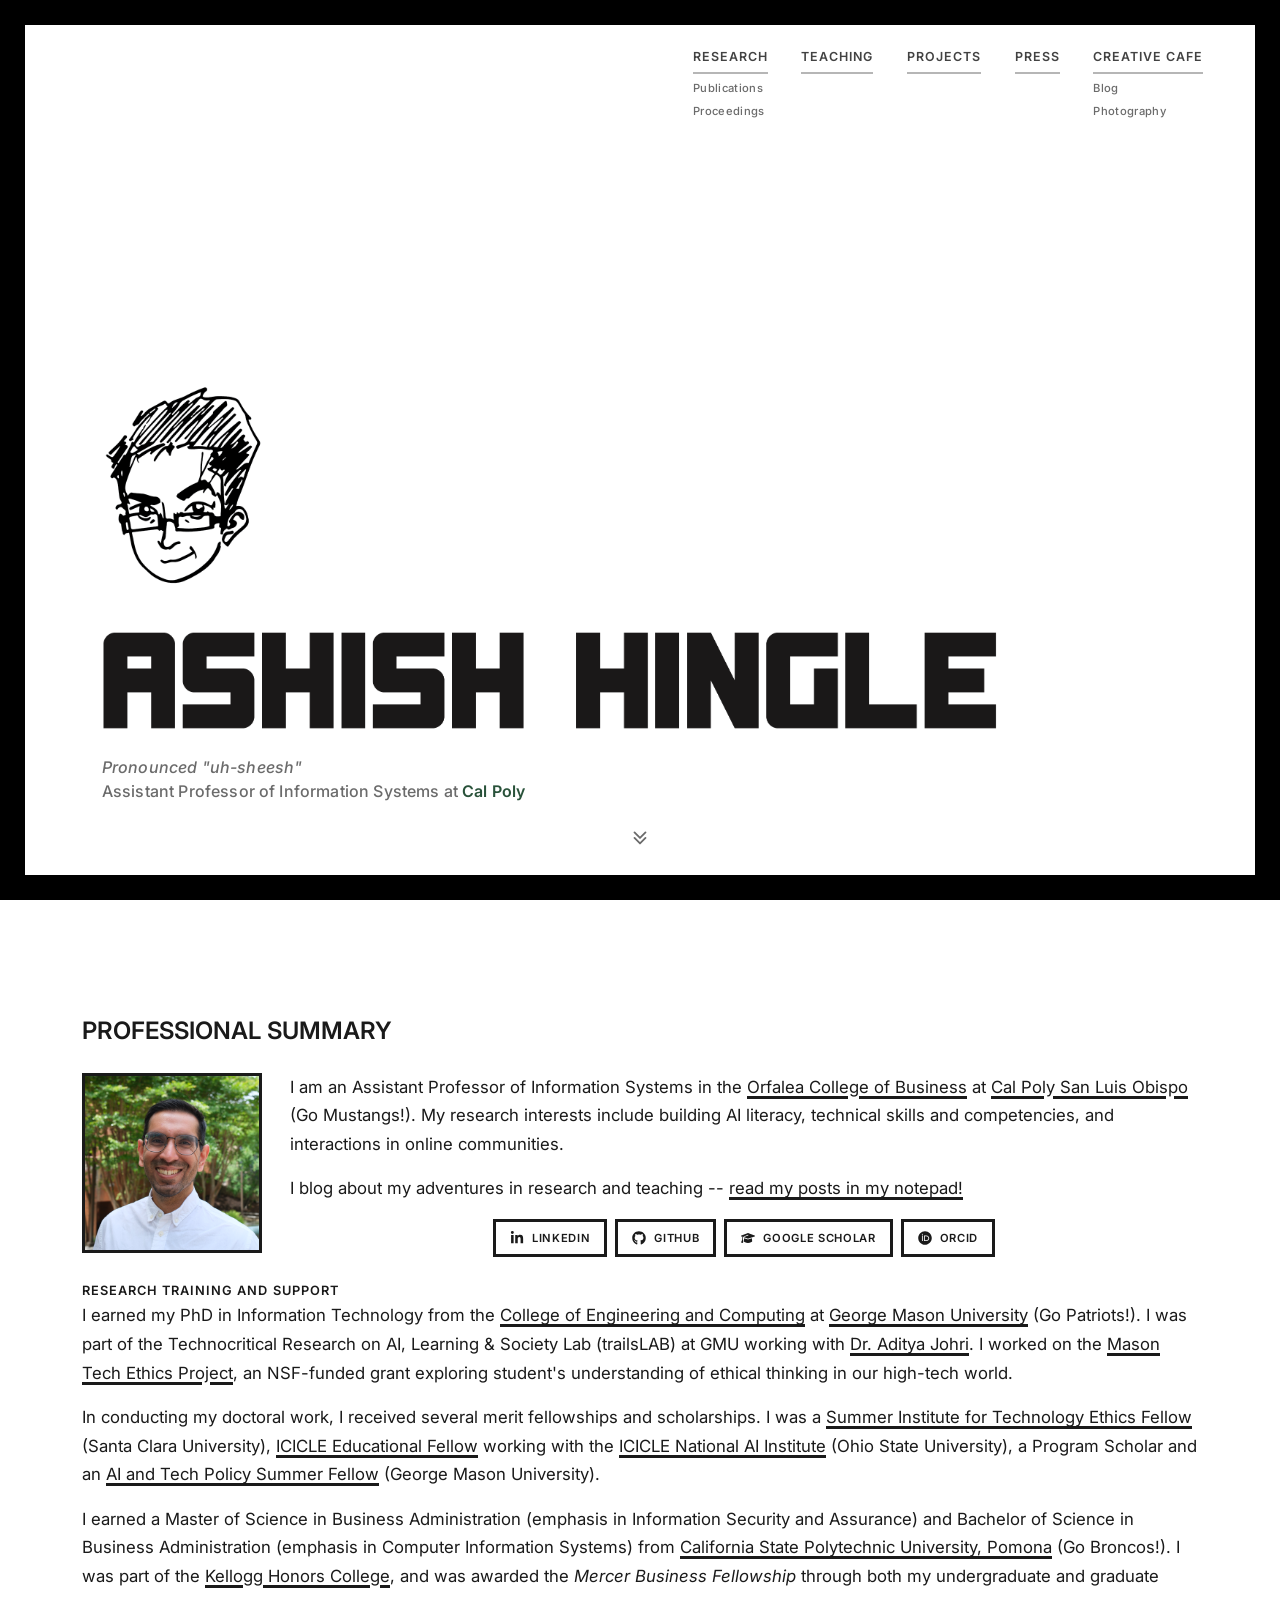
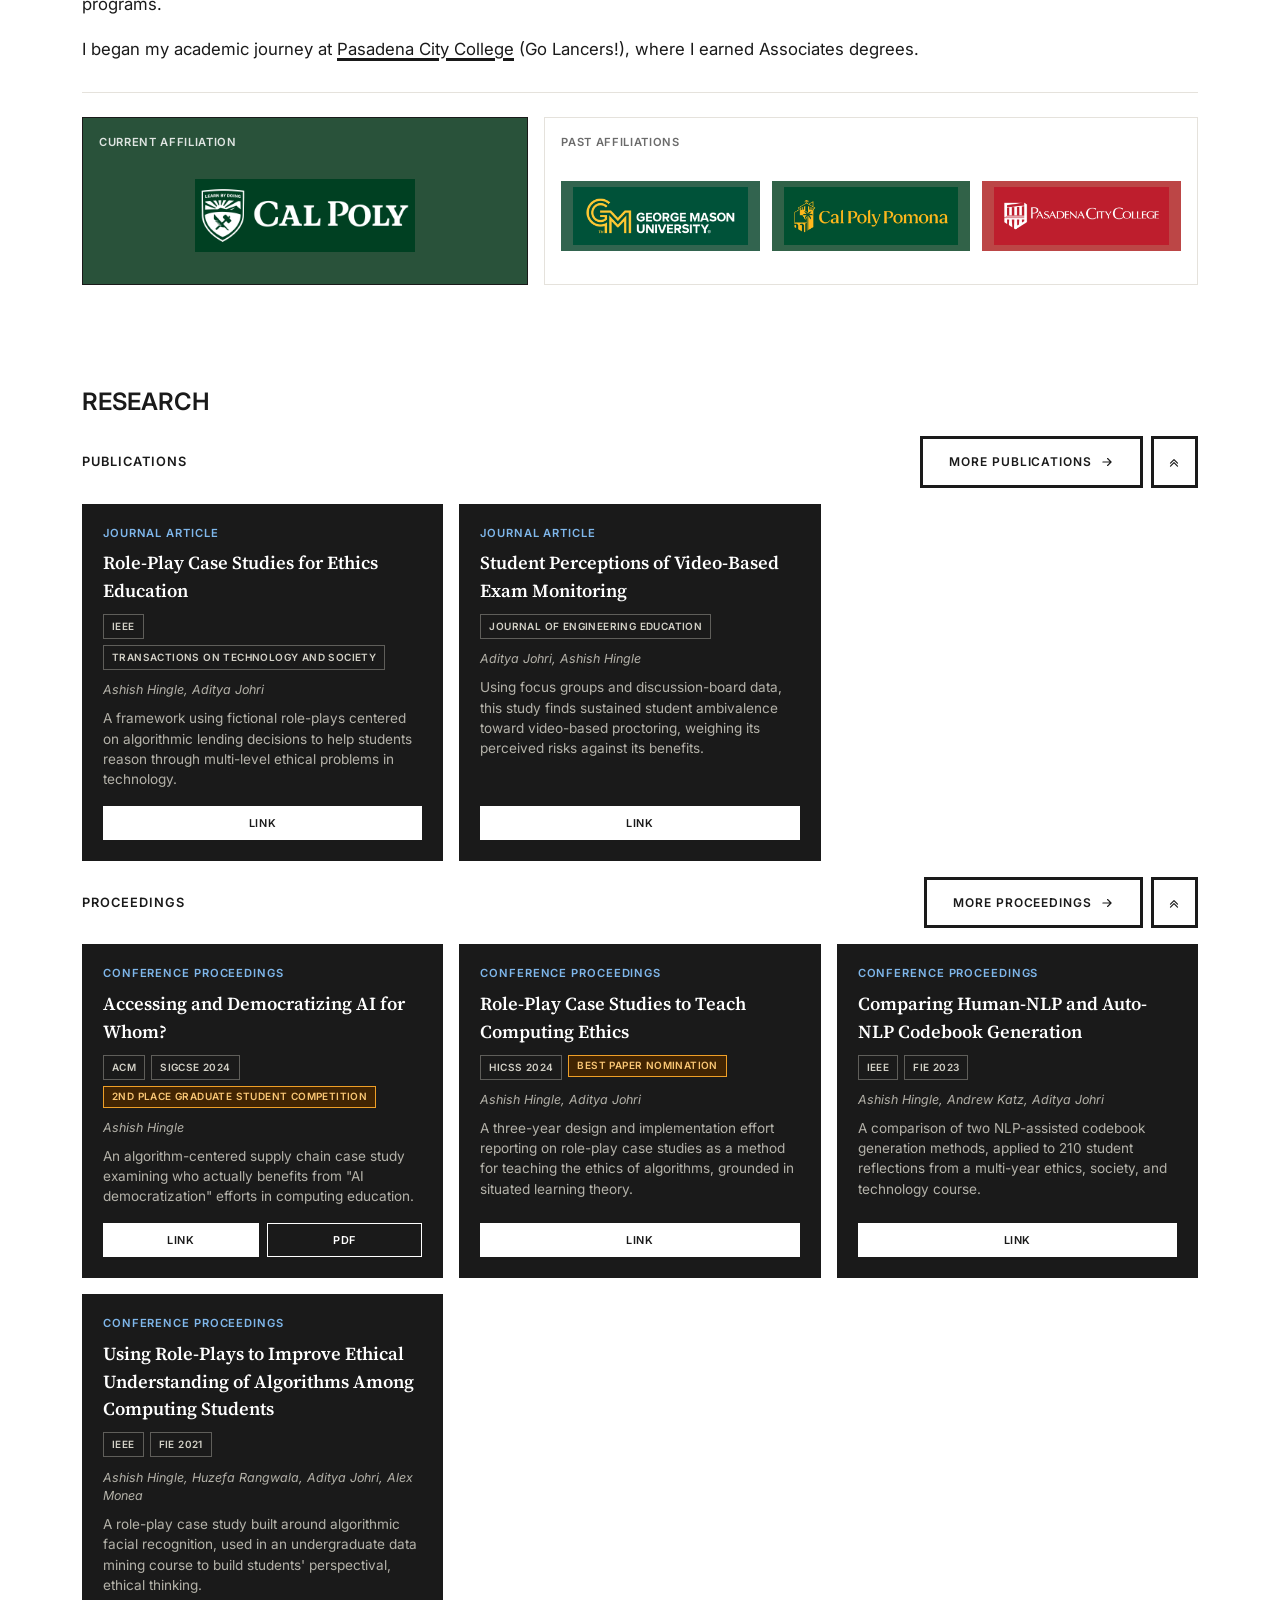
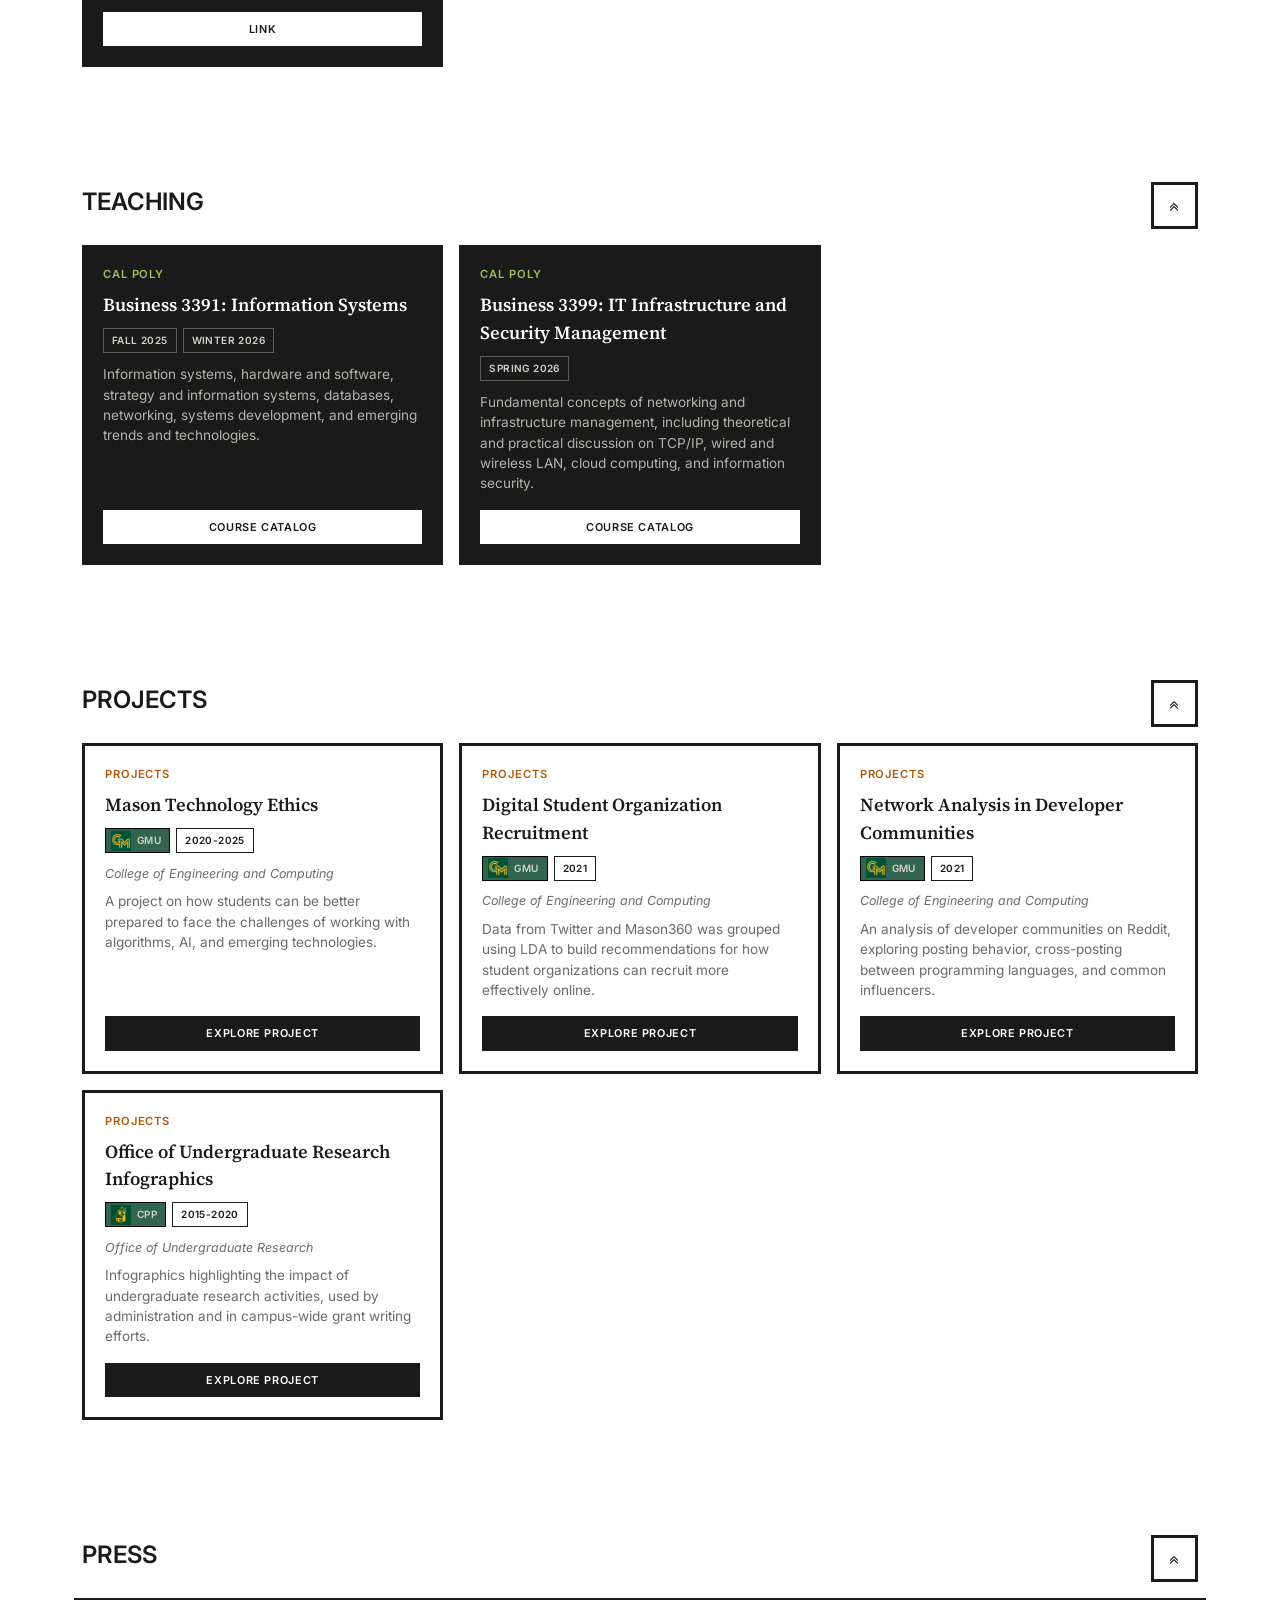
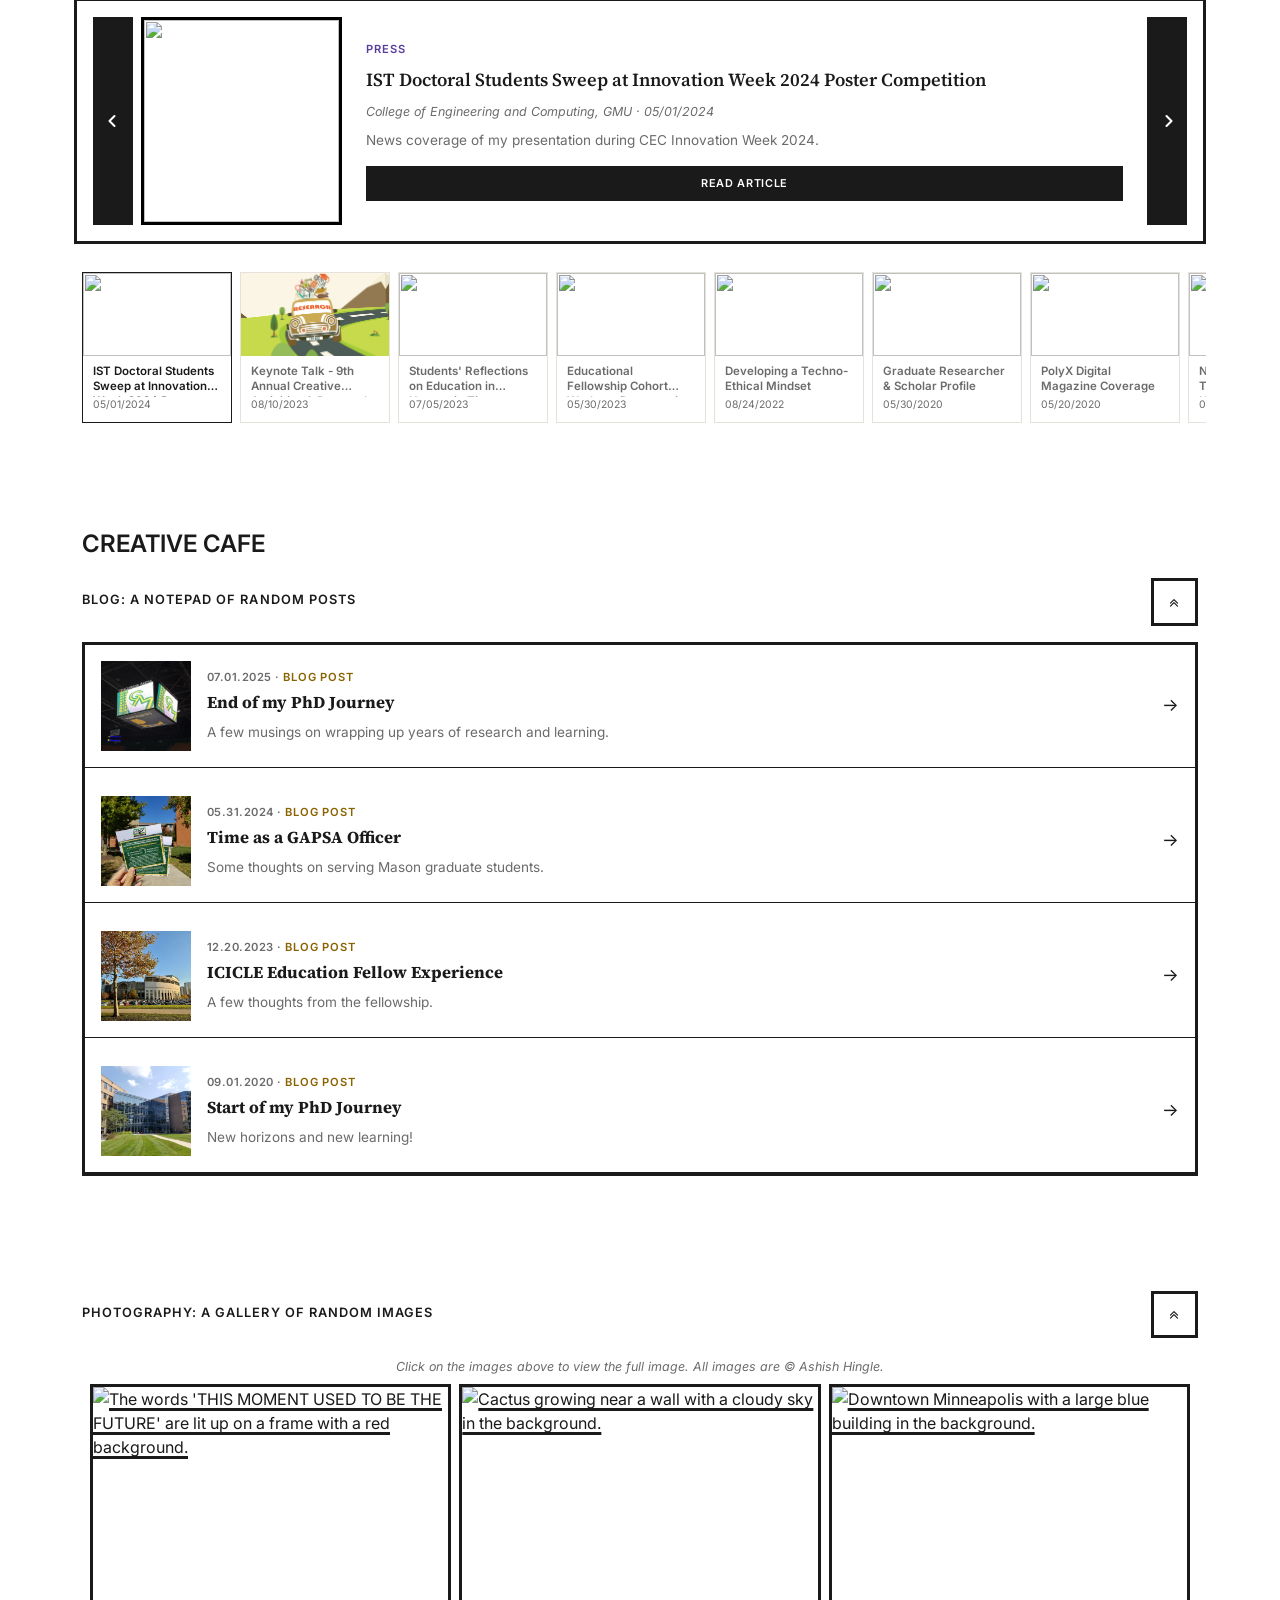
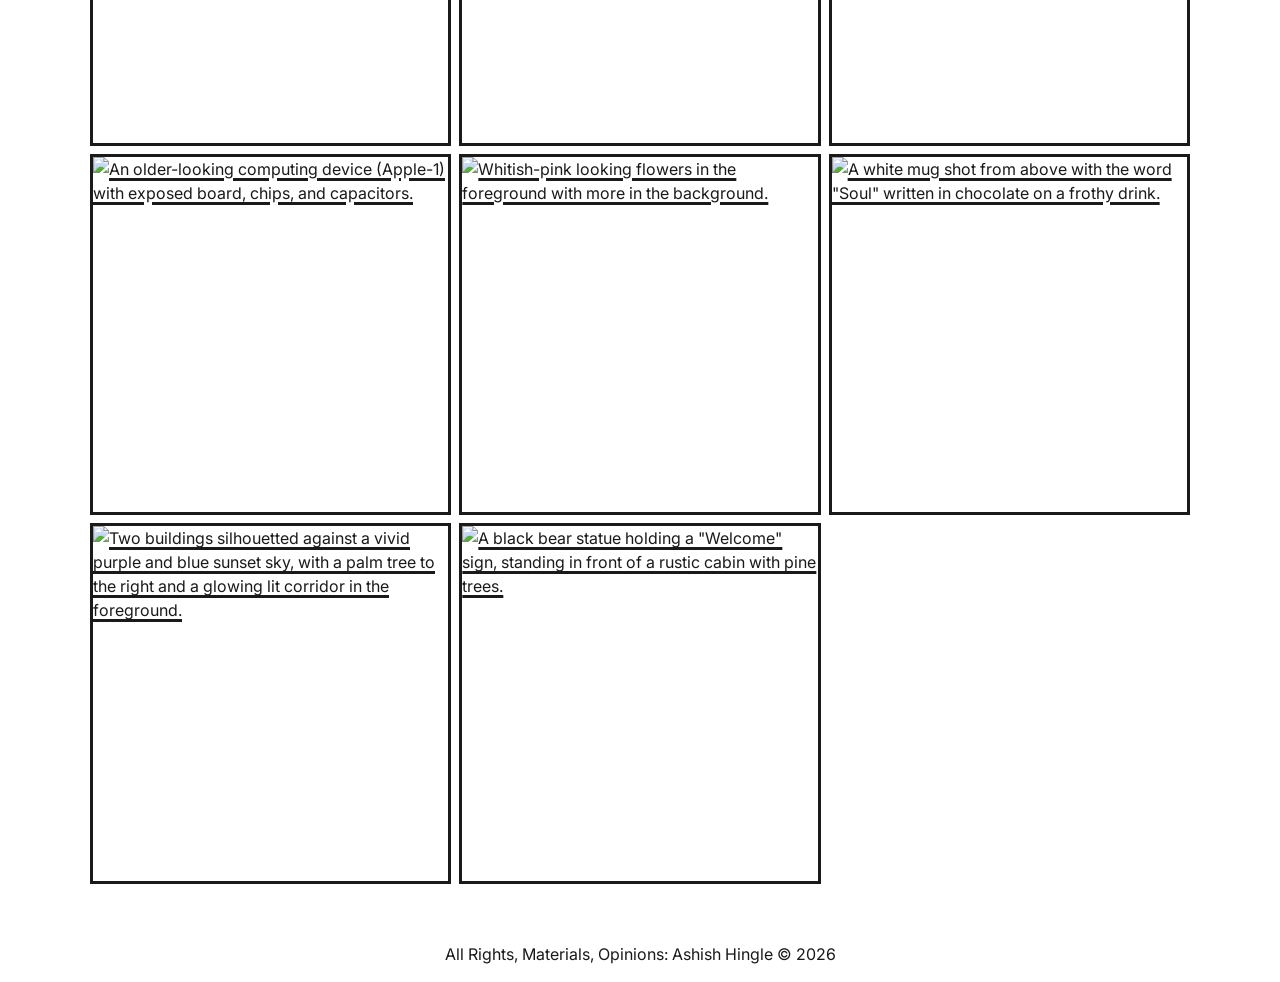
==== commit 74aaab08: "updated website to version 3.0" ====
--- a/index.html
+++ b/index.html
@@ -110,7 +110,7 @@
 						</a>
 					</div>
 					<span class="eyebrow mb-0">Research Training and Support</span>
-					<p class="bio-text">I earned my PhD in Information Technology from the <a href="https://cec.gmu.edu/" target="_blank">College of Engineering and Computing</a> at <a href="https://www.gmu.edu/" target="_blank">George Mason University</a> (Go Patriots!). I was part of the Technocritical Research on AI, Learning &amp; Society Lab (trailsLAB) at GMU working with <a href="https://mason.gmu.edu/~johri/">Dr. Aditya Johri</a>. I worked on the <a href="https://www.ist.gmu.edu/eecl/techethics/" target="_blank">Mason Tech Ethics Project</a>, an NSF-funded grant exploring student's understanding of ethical thinking in our high-tech world.</p>
+					<p class="bio-text">I earned my PhD in Information Technology from the <a href="https://cec.gmu.edu/" target="_blank">College of Engineering and Computing</a> at <a href="https://www.gmu.edu/" target="_blank">George Mason University</a> (Go Patriots!). I was part of the Technocritical Research on AI, Learning &amp; Society Lab (trailsLAB) at GMU working with <a href="https://mason.gmu.edu/~johri/">Dr. Aditya Johri</a>. I worked on the <a href="projects/mason-tech-ethics.html" target="_blank">Mason Tech Ethics Project</a>, an NSF-funded grant exploring student's understanding of ethical thinking in our high-tech world.</p>
 					<p class="bio-text">In conducting my doctoral work, I received several merit fellowships and scholarships. I was a <a href="https://www.scu.edu/ethics/about-the-center/center-news/the-summer-institute-in-technology-ethics-at-santa-clara-university/" target="_blank">Summer Institute for Technology Ethics Fellow</a> (Santa Clara University), <a href="https://icicle.osu.edu/education-and-outreach/icicle-educational-fellows-program" target="_blank">ICICLE Educational Fellow</a> working with the <a href="https://icicle.osu.edu/" target="_blank">ICICLE National AI Institute</a> (Ohio State University), a Program Scholar and an <a href="https://www.aistrategies.gmu.edu/summerinstitute" target="_blank">AI and Tech Policy Summer Fellow</a> (George Mason University).</p>
 					<p class="bio-text">I earned a Master of Science in Business Administration (emphasis in Information Security and Assurance) and Bachelor of Science in Business Administration (emphasis in Computer Information Systems) from <a href="https://www.cpp.edu/" target="_blank">California State Polytechnic University, Pomona</a> (Go Broncos!). I was part of the <a href="https://www.cpp.edu/honorscollege/">Kellogg Honors College</a>, and was awarded the <em>Mercer Business Fellowship</em> through both my undergraduate and graduate programs.</p>
 					<p class="bio-text">I began my academic journey at <a href="https://pasadena.edu/" target="_blank">Pasadena City College</a> (Go Lancers!), where I earned Associates degrees.</p>
@@ -163,9 +163,10 @@
 						<p class="hl-kicker hl-kicker-research">Journal Article</p>
 						<p class="hl-title">Role-Play Case Studies for Ethics Education</p>
 						<div class="hl-tags">
-							<span class="tag-base hl-tag">IEEE Transactions on Technology and Society</span>
-						</div>
-						<p class="hl-authors">Ashish Hingle, Aditya Johri &middot; 2024</p>
+							<span class="tag-base hl-tag">IEEE</span>
+							<span class="tag-base hl-tag">Transactions on Technology and Society</span>
+						</div>
+						<p class="hl-authors">Ashish Hingle, Aditya Johri</p>
 						<p class="hl-body">A framework using fictional role-plays centered on algorithmic lending decisions to help students reason through multi-level ethical problems in technology.</p>
 						<div class="hl-actions">
 							<a href="https://ieeexplore.ieee.org/document/10547225" target="_blank" rel="noopener" class="hl-btn hl-btn-filled">Link</a>
@@ -179,7 +180,7 @@
 						<div class="hl-tags">
 							<span class="tag-base hl-tag">Journal of Engineering Education</span>
 						</div>
-						<p class="hl-authors">Aditya Johri, Ashish Hingle &middot; 2023</p>
+						<p class="hl-authors">Aditya Johri, Ashish Hingle</p>
 						<p class="hl-body">Using focus groups and discussion-board data, this study finds sustained student ambivalence toward video-based proctoring, weighing its perceived risks against its benefits.</p>
 						<div class="hl-actions">
 							<a href="https://onlinelibrary.wiley.com/doi/full/10.1002/jee.20504" target="_blank" rel="noopener" class="hl-btn hl-btn-filled">Link</a>
@@ -208,10 +209,11 @@
 						<p class="hl-kicker hl-kicker-research">Conference Proceedings</p>
 						<p class="hl-title">Accessing and Democratizing AI for Whom?</p>
 						<div class="hl-tags">
-							<span class="tag-base hl-tag">ACM SIGCSE 2024</span>
+							<span class="tag-base hl-tag">ACM</span>
+							<span class="tag-base hl-tag">SIGCSE 2024</span>
 							<span class="tag-base hl-tag-award">2nd place graduate student competition</span>
 						</div>
-						<p class="hl-authors">Ashish Hingle &middot; 2024</p>
+						<p class="hl-authors">Ashish Hingle</p>
 						<p class="hl-body">An algorithm-centered supply chain case study examining who actually benefits from "AI democratization" efforts in computing education.</p>
 						<div class="hl-actions">
 							<a href="https://dl.acm.org/doi/10.1145/3626253.3635405" target="_blank" rel="noopener" class="hl-btn hl-btn-filled">Link</a>
@@ -227,7 +229,7 @@
 							<span class="tag-base hl-tag">HICSS 2024</span>
 							<span class="tag-base hl-tag-award">Best Paper Nomination</span>
 						</div>
-						<p class="hl-authors">Ashish Hingle, Aditya Johri &middot; 2024</p>
+						<p class="hl-authors">Ashish Hingle, Aditya Johri</p>
 						<p class="hl-body">A three-year design and implementation effort reporting on role-play case studies as a method for teaching the ethics of algorithms, grounded in situated learning theory.</p>
 						<div class="hl-actions">
 							<a href="https://scholarspace.manoa.hawaii.edu/items/8ea72735-3b73-4f1a-82a1-5e30e8e41a43" target="_blank" rel="noopener" class="hl-btn hl-btn-filled">Link</a>
@@ -239,9 +241,10 @@
 						<p class="hl-kicker hl-kicker-research">Conference Proceedings</p>
 						<p class="hl-title">Comparing Human-NLP and Auto-NLP Codebook Generation</p>
 						<div class="hl-tags">
-							<span class="tag-base hl-tag">2023 IEEE Frontiers in Education Conference (FIE)</span>
-						</div>
-						<p class="hl-authors">Ashish Hingle, Andrew Katz, Aditya Johri &middot; 2023</p>
+							<span class="tag-base hl-tag">IEEE</span>
+							<span class="tag-base hl-tag">FIE 2023</span>
+						</div>
+						<p class="hl-authors">Ashish Hingle, Andrew Katz, Aditya Johri</p>
 						<p class="hl-body">A comparison of two NLP-assisted codebook generation methods, applied to 210 student reflections from a multi-year ethics, society, and technology course.</p>
 						<div class="hl-actions">
 							<a href="https://ieeexplore.ieee.org/document/10342985" target="_blank" rel="noopener" class="hl-btn hl-btn-filled">Link</a>
@@ -253,9 +256,10 @@
 						<p class="hl-kicker hl-kicker-research">Conference Proceedings</p>
 						<p class="hl-title">Using Role-Plays to Improve Ethical Understanding of Algorithms Among Computing Students</p>
 						<div class="hl-tags">
-							<span class="tag-base hl-tag">2021 IEEE Frontiers in Education Conference (FIE)</span>
-						</div>
-						<p class="hl-authors">Ashish Hingle, Huzefa Rangwala, Aditya Johri, Alex Monea &middot; 2021</p>
+							<span class="tag-base hl-tag">IEEE</span>
+							<span class="tag-base hl-tag">FIE 2021</span>
+						</div>
+						<p class="hl-authors">Ashish Hingle, Huzefa Rangwala, Aditya Johri, Alex Monea</p>
 						<p class="hl-body">A role-play case study built around algorithmic facial recognition, used in an undergraduate data mining course to build students' perspectival, ethical thinking.</p>
 						<div class="hl-actions">
 							<a href="https://ieeexplore.ieee.org/document/9637418" target="_blank" rel="noopener" class="hl-btn hl-btn-filled">Link</a>
--- a/css/styles.css
+++ b/css/styles.css
@@ -43,6 +43,10 @@
   scroll-behavior: smooth;
 }
 
+footer{
+  text-align: center;
+}
+
 @media (prefers-reduced-motion: reduce){
   html{ scroll-behavior: auto; }
 }
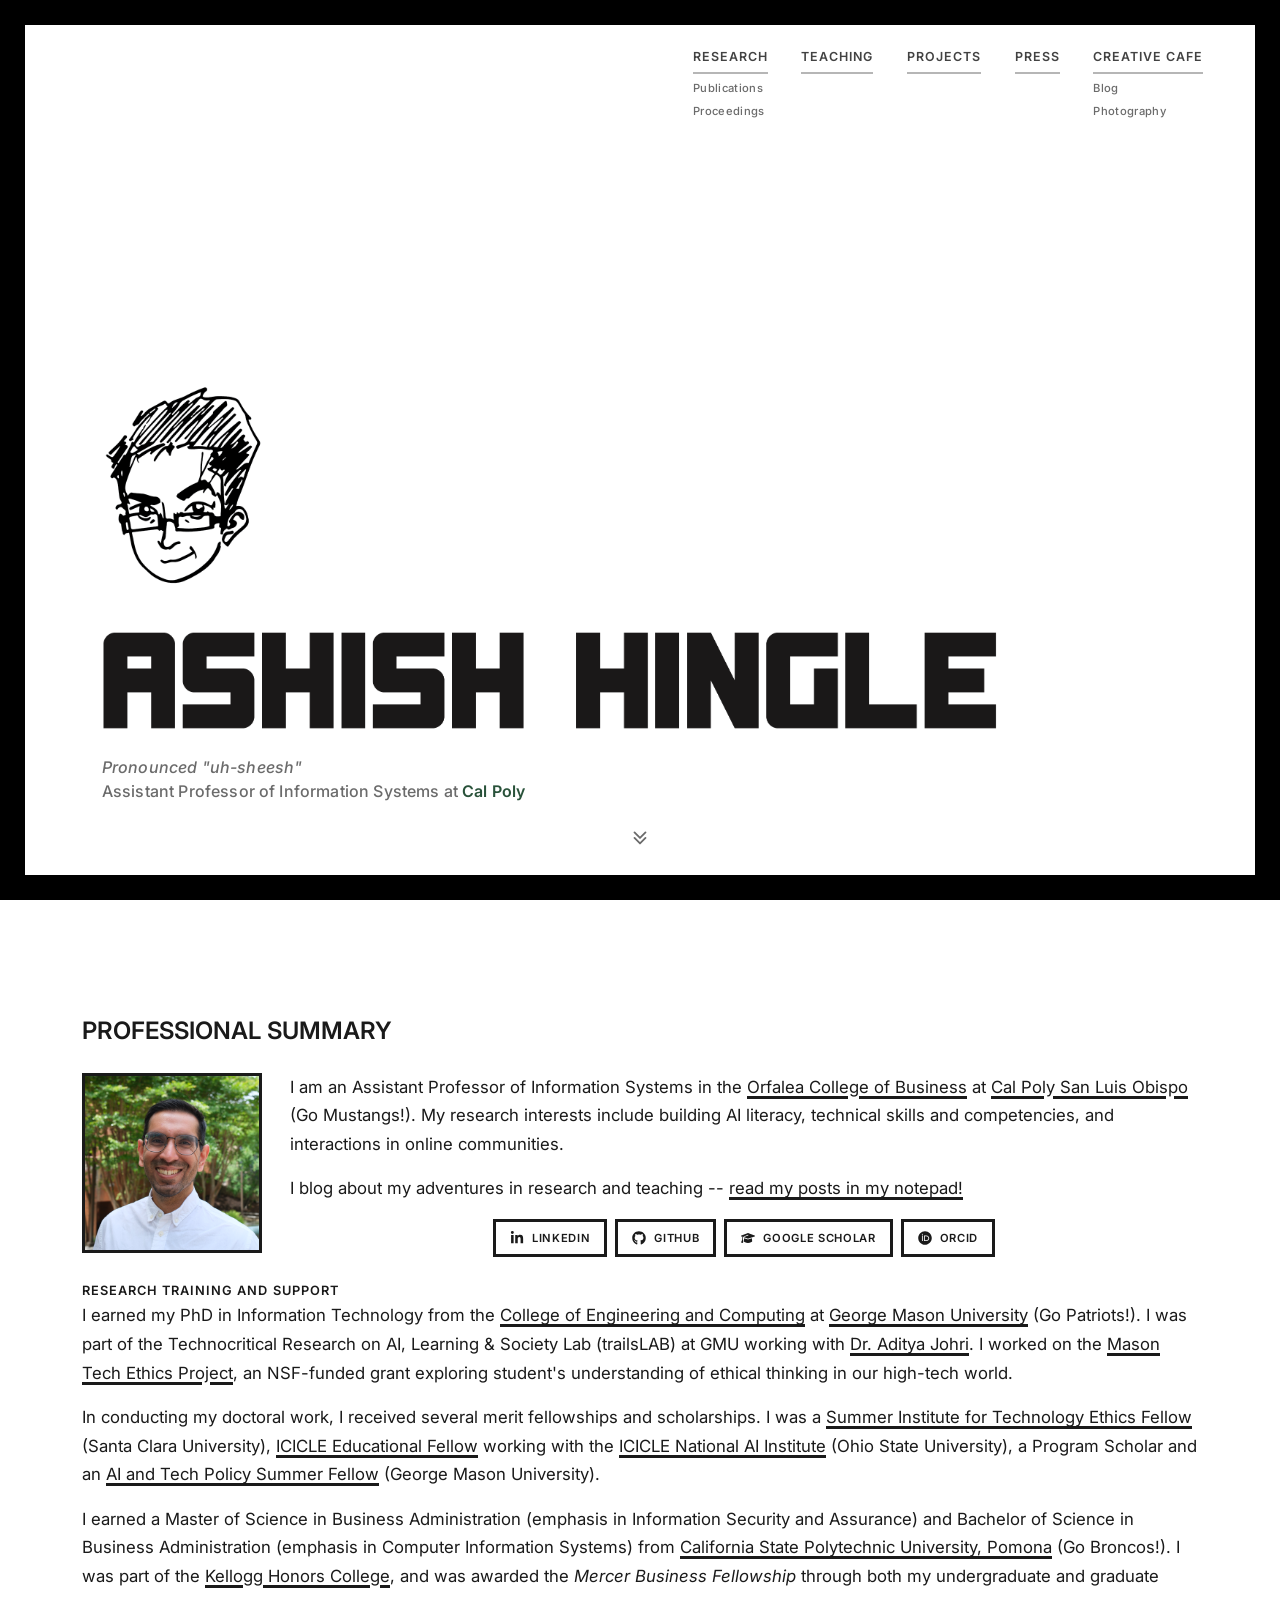
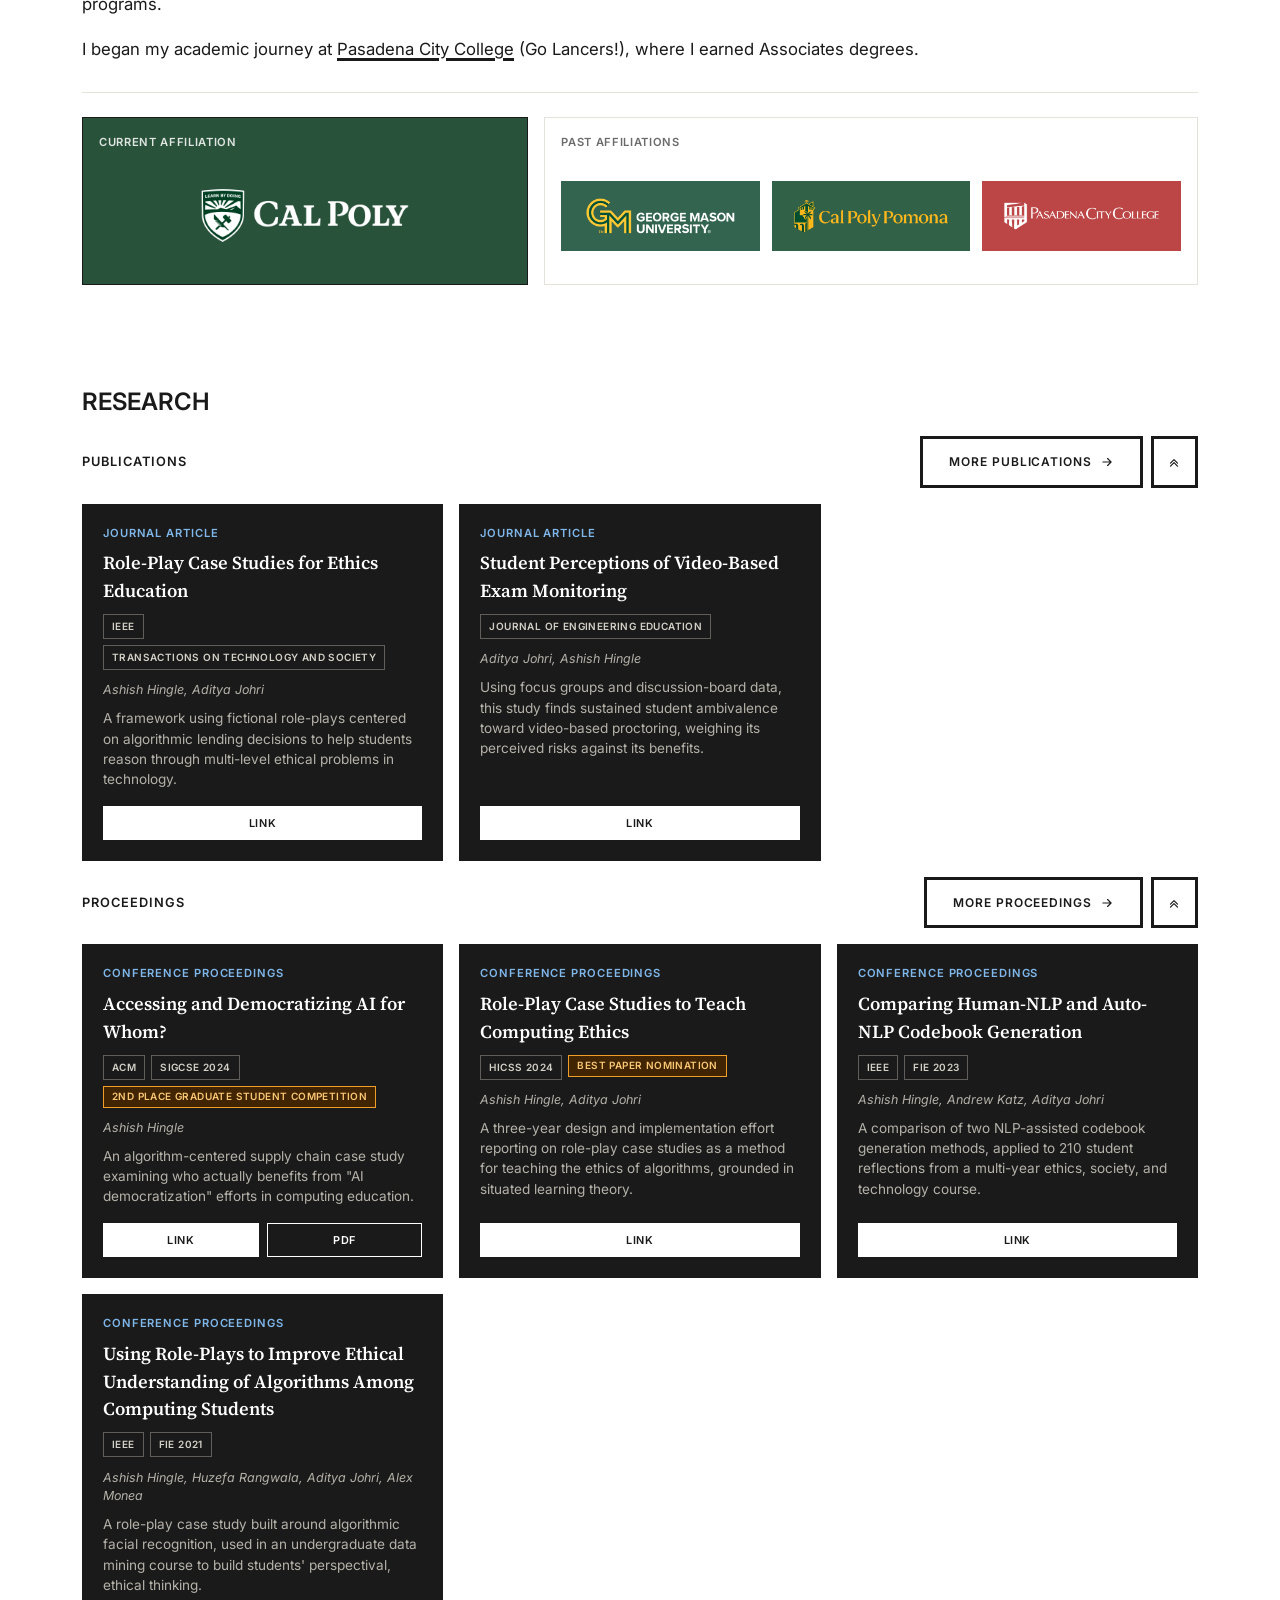
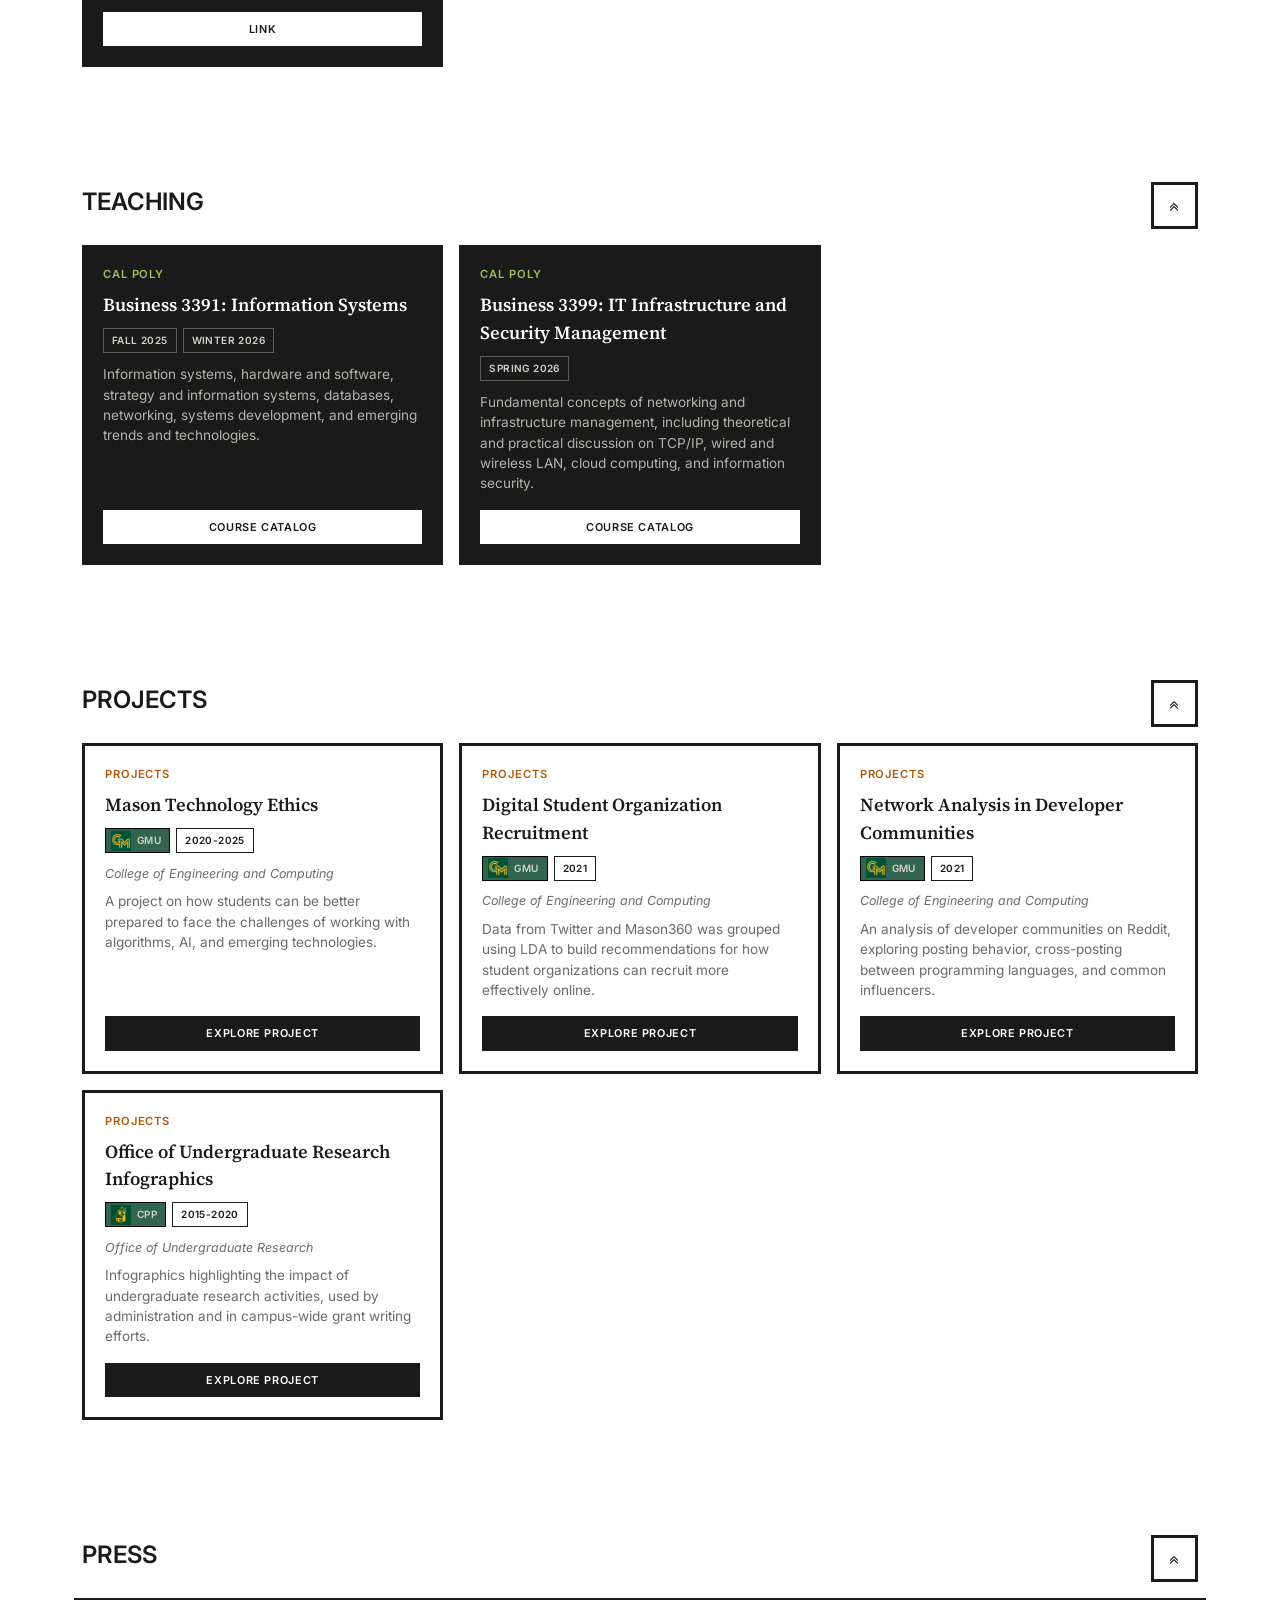
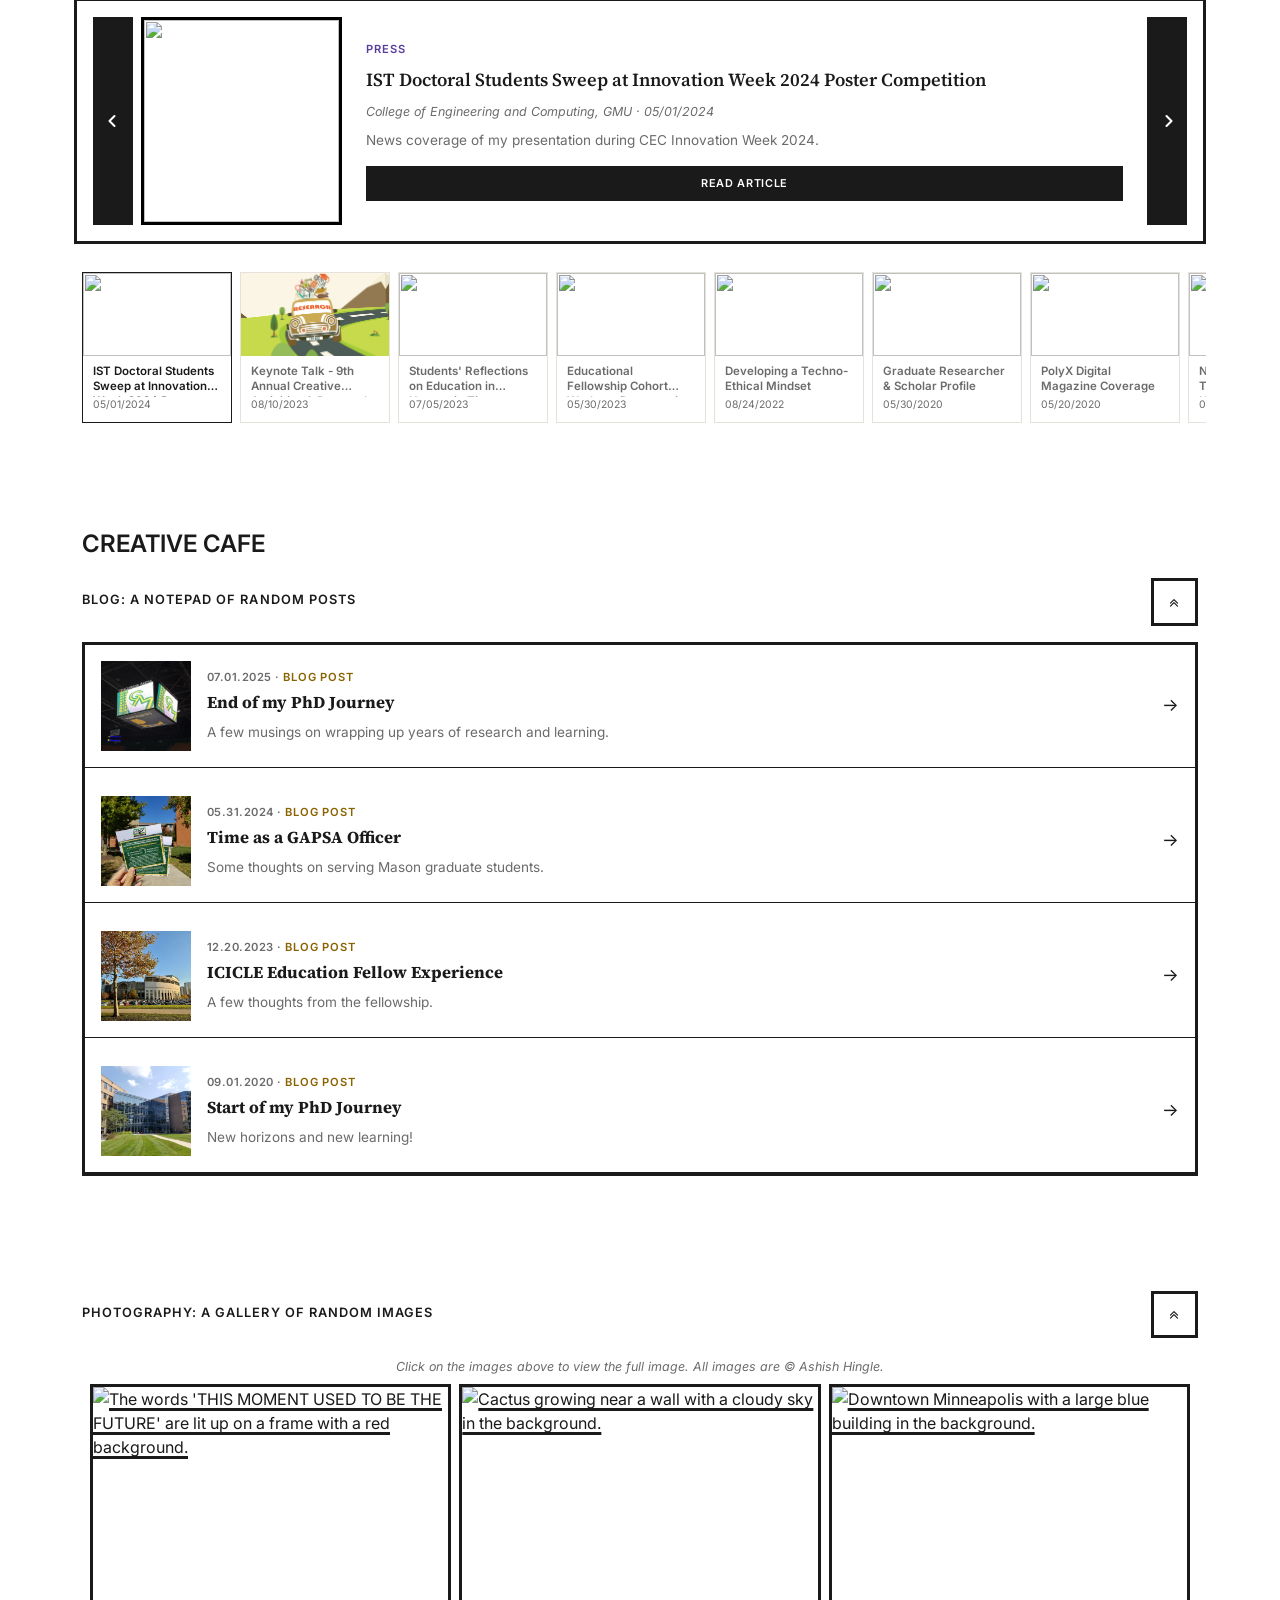
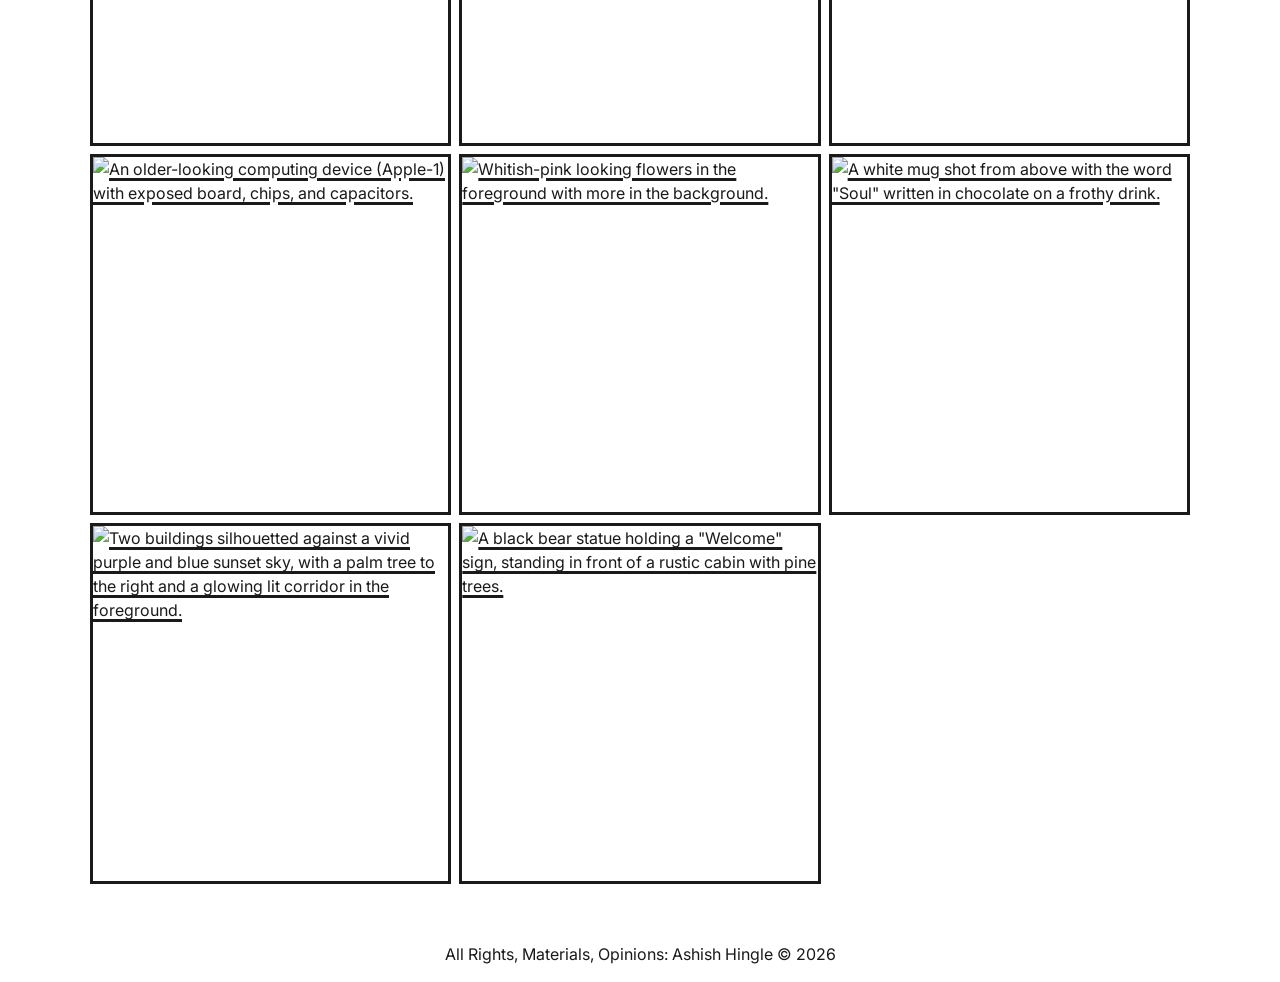
==== commit 426255df: "changes to links and scrollque" ====
--- a/index.html
+++ b/index.html
@@ -72,12 +72,12 @@
 					<em>Pronounced "uh-sheesh"</em> <br/>Assistant Professor of Information Systems at <span class="highlight">Cal Poly</span>
 				</p>
 			</div>
-			<div class="scroll-cue" aria-hidden="true">
-				<svg viewBox="0 0 24 24" width="22" height="22" fill="none" xmlns="http://www.w3.org/2000/svg">
+			<button class="scroll-cue" aria-label="Scroll to main content" onclick="document.getElementById('main-content').scrollIntoView({behavior:'smooth'})">
+				<svg viewBox="0 0 24 24" width="22" height="22" fill="none" xmlns="http://www.w3.org/2000/svg" aria-hidden="true">
 				<path d="M6 7L12 13L18 7" stroke="currentColor" stroke-width="2" stroke-linecap="round" stroke-linejoin="round"/>
 				<path d="M6 13L12 19L18 13" stroke="currentColor" stroke-width="2" stroke-linecap="round" stroke-linejoin="round"/>
 				</svg>
-			</div>
+			</button>
 		</section>
 		<!-- ================= CONTENT ================= -->
 		<main class="content container ml-3 ml-3" id="main-content">
@@ -118,20 +118,28 @@
 						<div class="affiliation-box affiliation-box-current">
 							<span class="affiliation-box-label-light">Current Affiliation</span>
 							<div class="affiliation-current-logo">
-								<img src="img/logos/cp-logo.png" alt="Cal Poly San Luis Obispo">
+								<a href="https://www.calpoly.edu/" target="_blank">
+									<img src="img/logos/cp-logo-t.png" alt="Cal Poly San Luis Obispo">
+								</a>
 							</div>
 						</div>
 						<div class="affiliation-box affiliation-box-past">
 							<span class="affiliation-box-label">Past Affiliations</span>
 							<div class="affiliation-past-logos">
 								<div class="affiliation-past-logo-slot affiliation-past-logo-slot-gmu">
-									<img src="img/logos/gmu-logo.png" alt="George Mason University">
+									<a href="https://www.gmu.edu/" target="_blank">
+										<img src="img/logos/gmu-logo-t.png" alt="George Mason University">
+									</a>
 								</div>
 								<div class="affiliation-past-logo-slot affiliation-past-logo-slot-cpp">
-									<img src="img/logos/cpp-logo.png" alt="Cal Poly Pomona">
+									<a href="https://www.cpp.edu/" target="_blank">
+										<img src="img/logos/cpp-logo-t.png" alt="Cal Poly Pomona">
+									</a>
 								</div>
 								<div class="affiliation-past-logo-slot affiliation-past-logo-slot-pcc">
-									<img src="img/logos/pcc-logo.png" alt="Pasadena City College">
+									<a href="https://pasadena.edu/" target="_blank">
+										<img src="img/logos/pcc-logo-t.png" alt="Pasadena City College">
+									</a>
 								</div>
 							</div>
 						</div>
--- a/css/styles.css
+++ b/css/styles.css
@@ -129,11 +129,24 @@
 }
 
 @media (max-width: 575.98px){
+  .site-nav{
+    justify-content: center;
+  }
+  .more-btn.more-btn-outline{
+    padding: 0.5rem 0.9rem;
+    font-size: 0.65rem;
+  }
   .site-nav .nav-list{
-    gap: 0.8rem;
-    flex-wrap: wrap;
-    justify-content: flex-end;
-    padding-right: 20px;
+    gap: 0.55rem;
+    flex-wrap: nowrap;
+    justify-content: center;
+  }
+  .site-nav .nav-link{
+    font-size: 0.55rem;
+    letter-spacing: 0.04em;
+  }
+  .site-nav .sub-link-list a{
+    font-size: 0.53rem;
   }
 }
 
@@ -342,6 +355,10 @@
   align-items: center;
   justify-content: center;
   animation: pulse 2s ease-in-out infinite;
+  background: none;
+  border: none;
+  cursor: pointer;
+  padding: 0;
 }
 
 .scroll-cue svg{
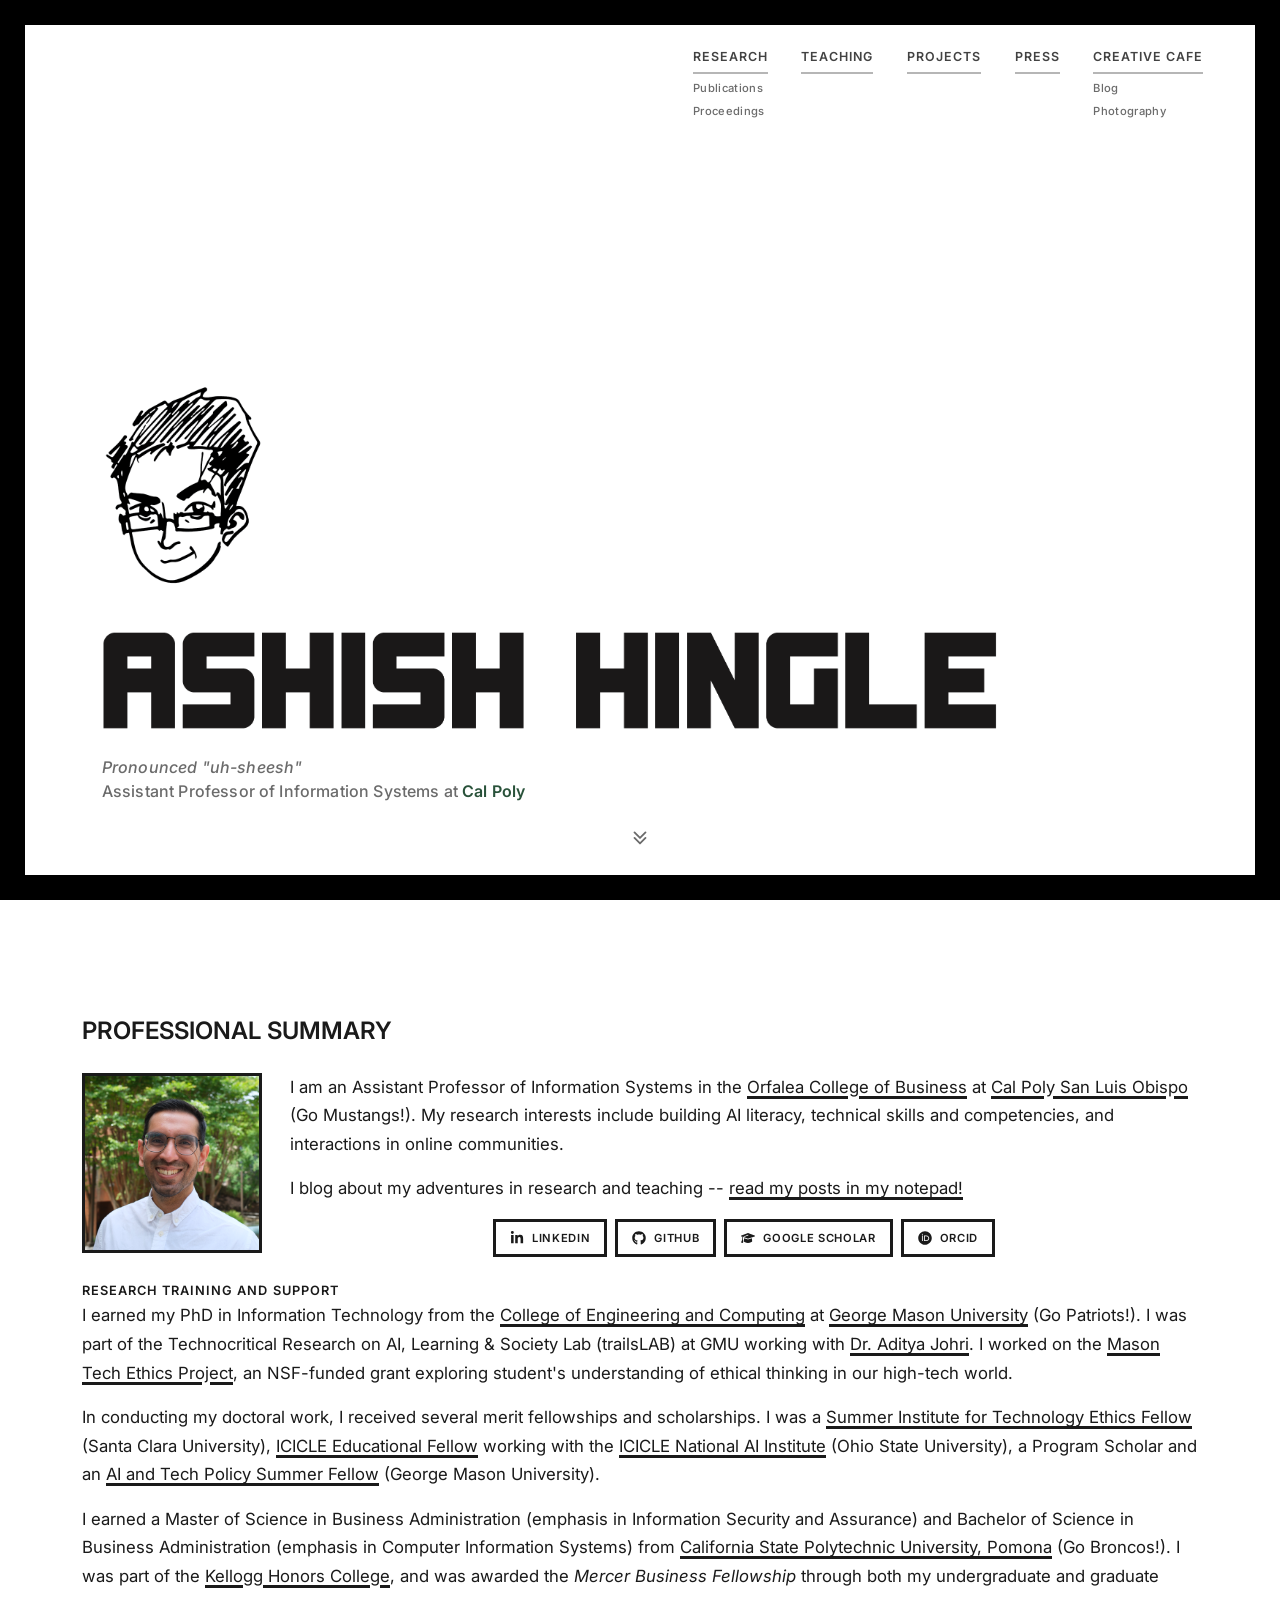
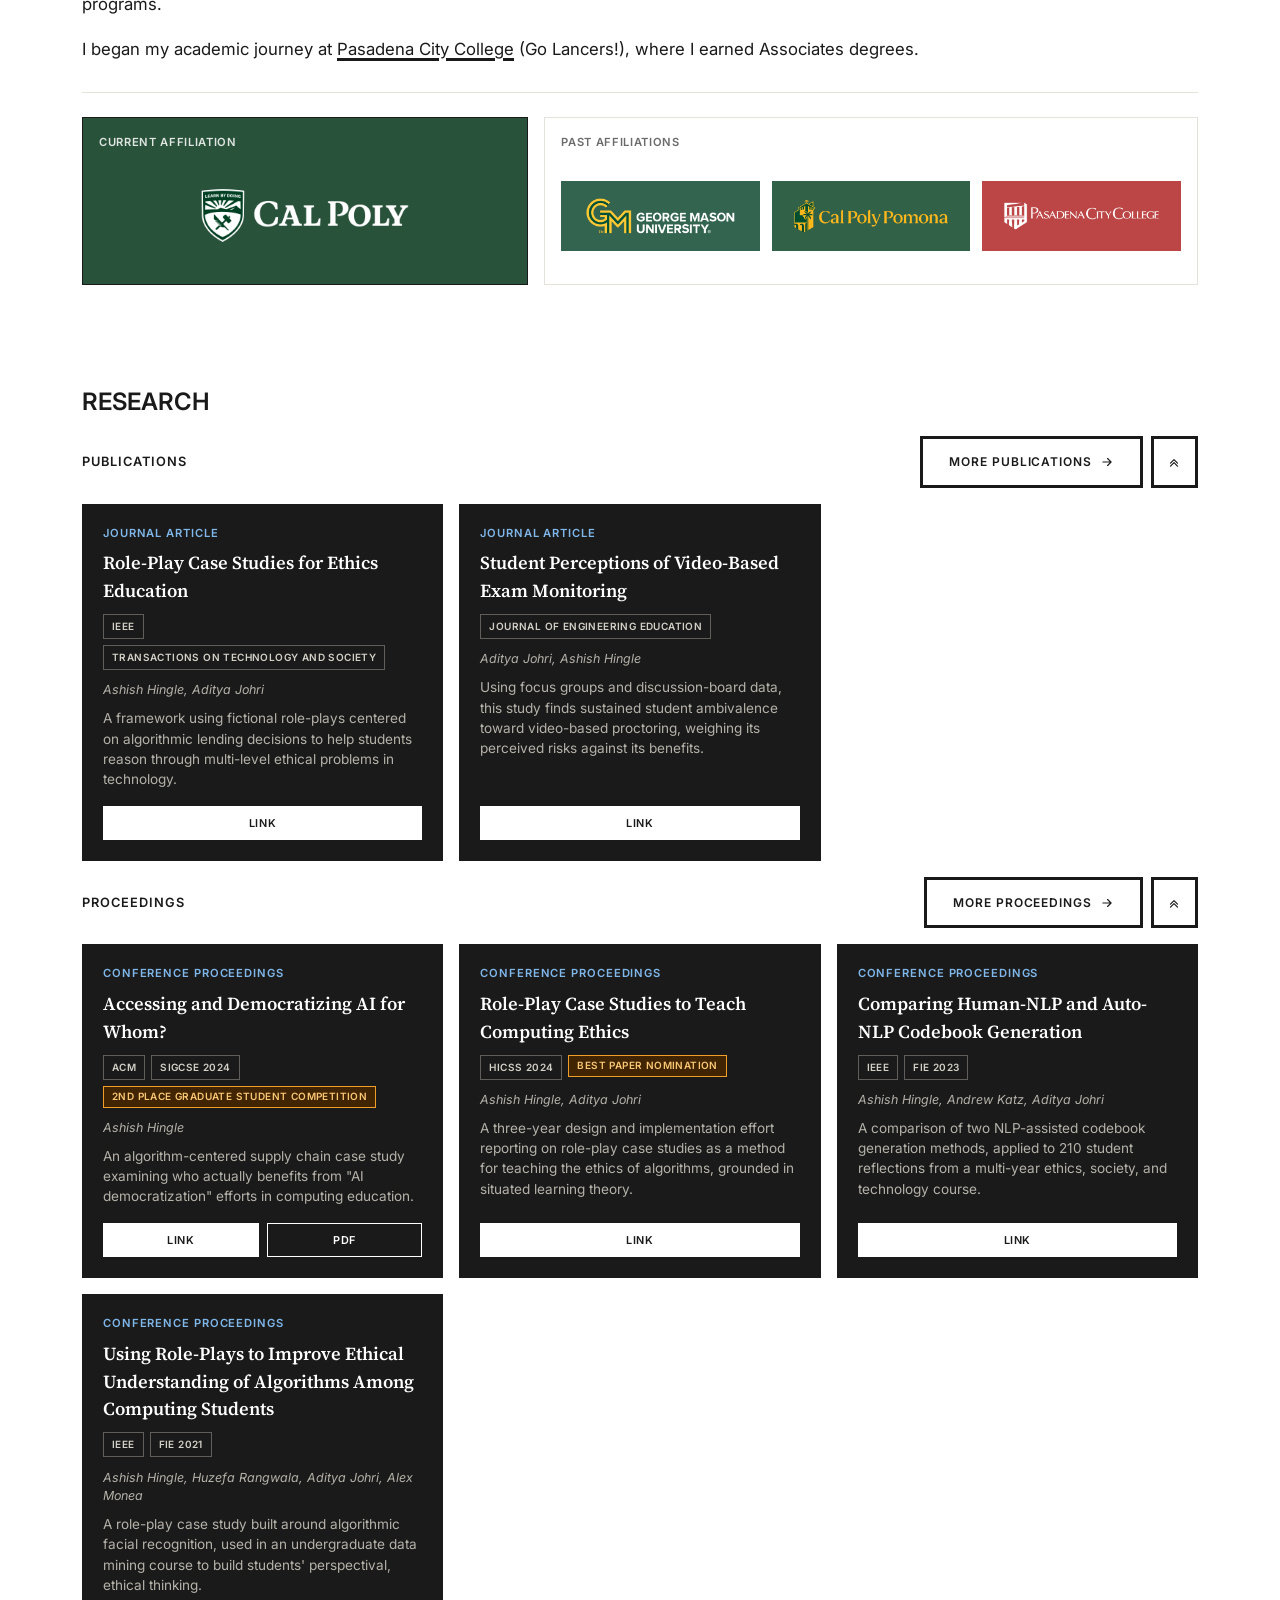
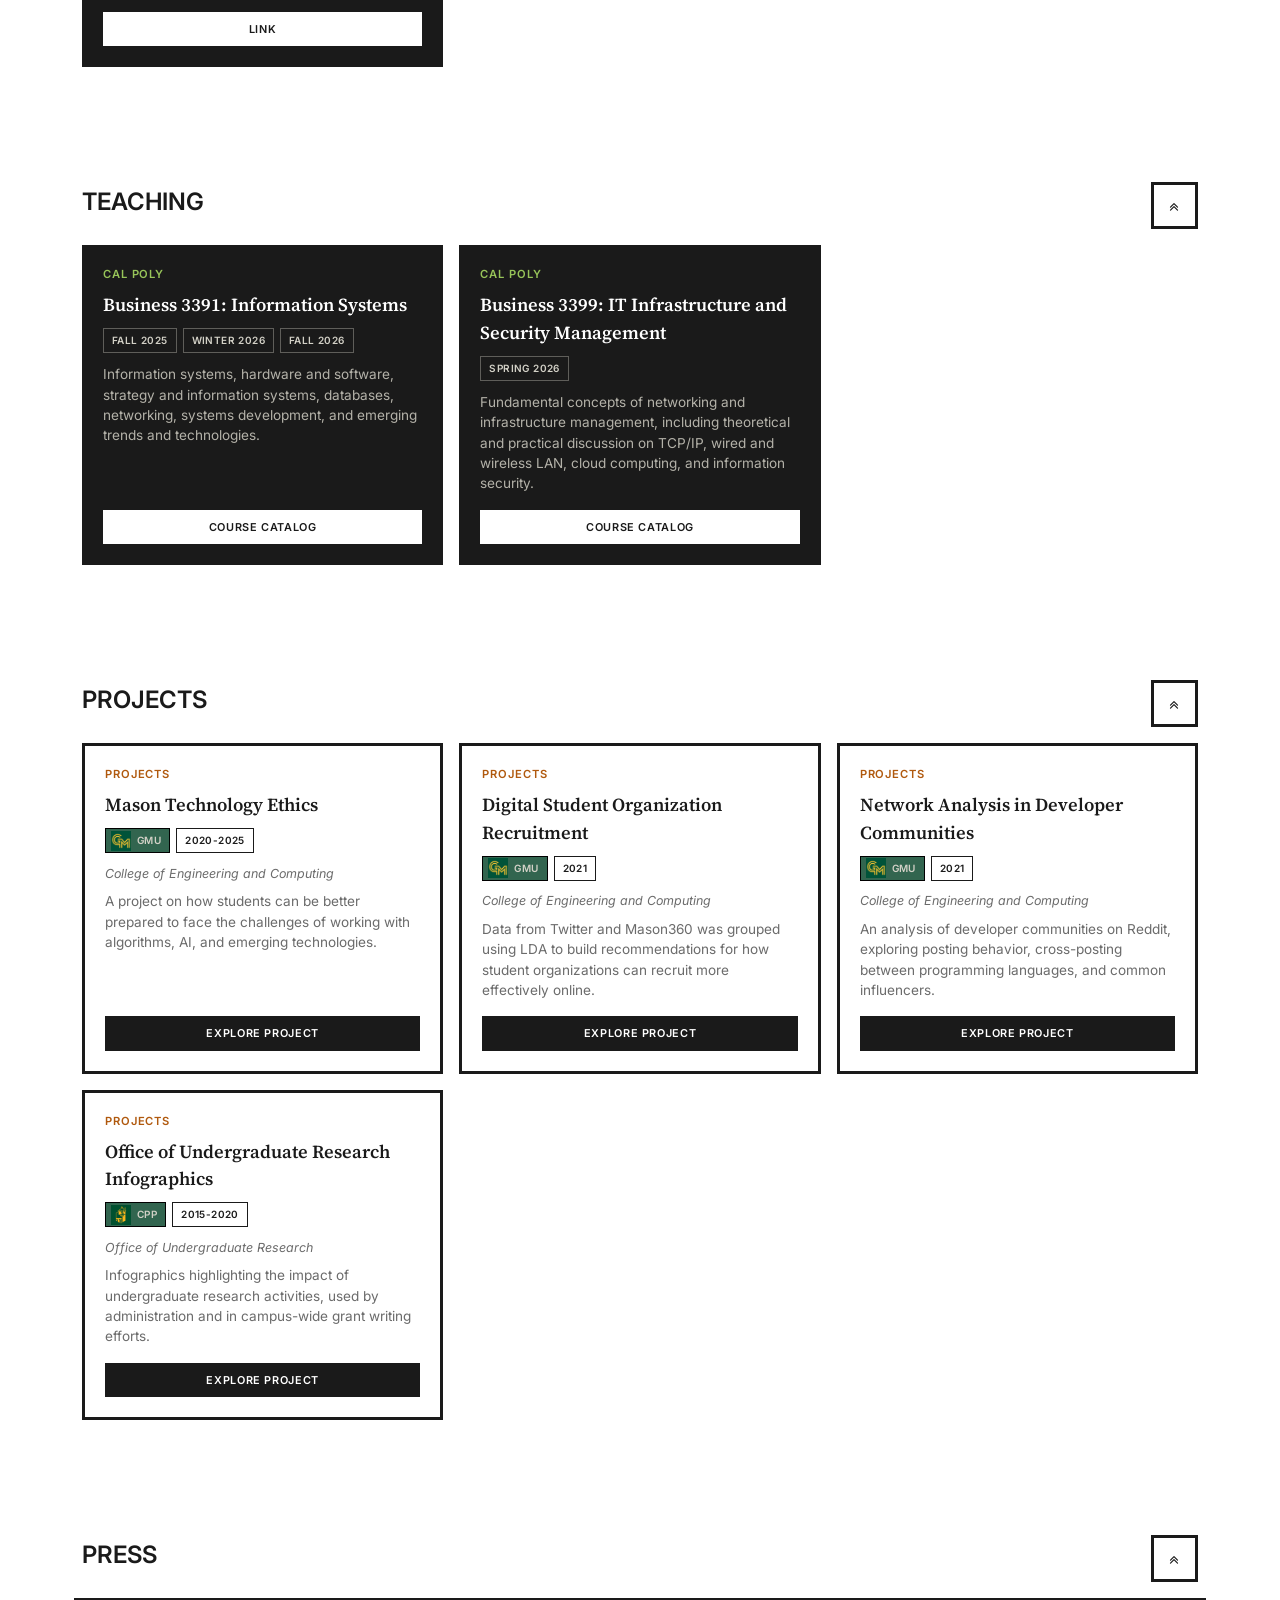
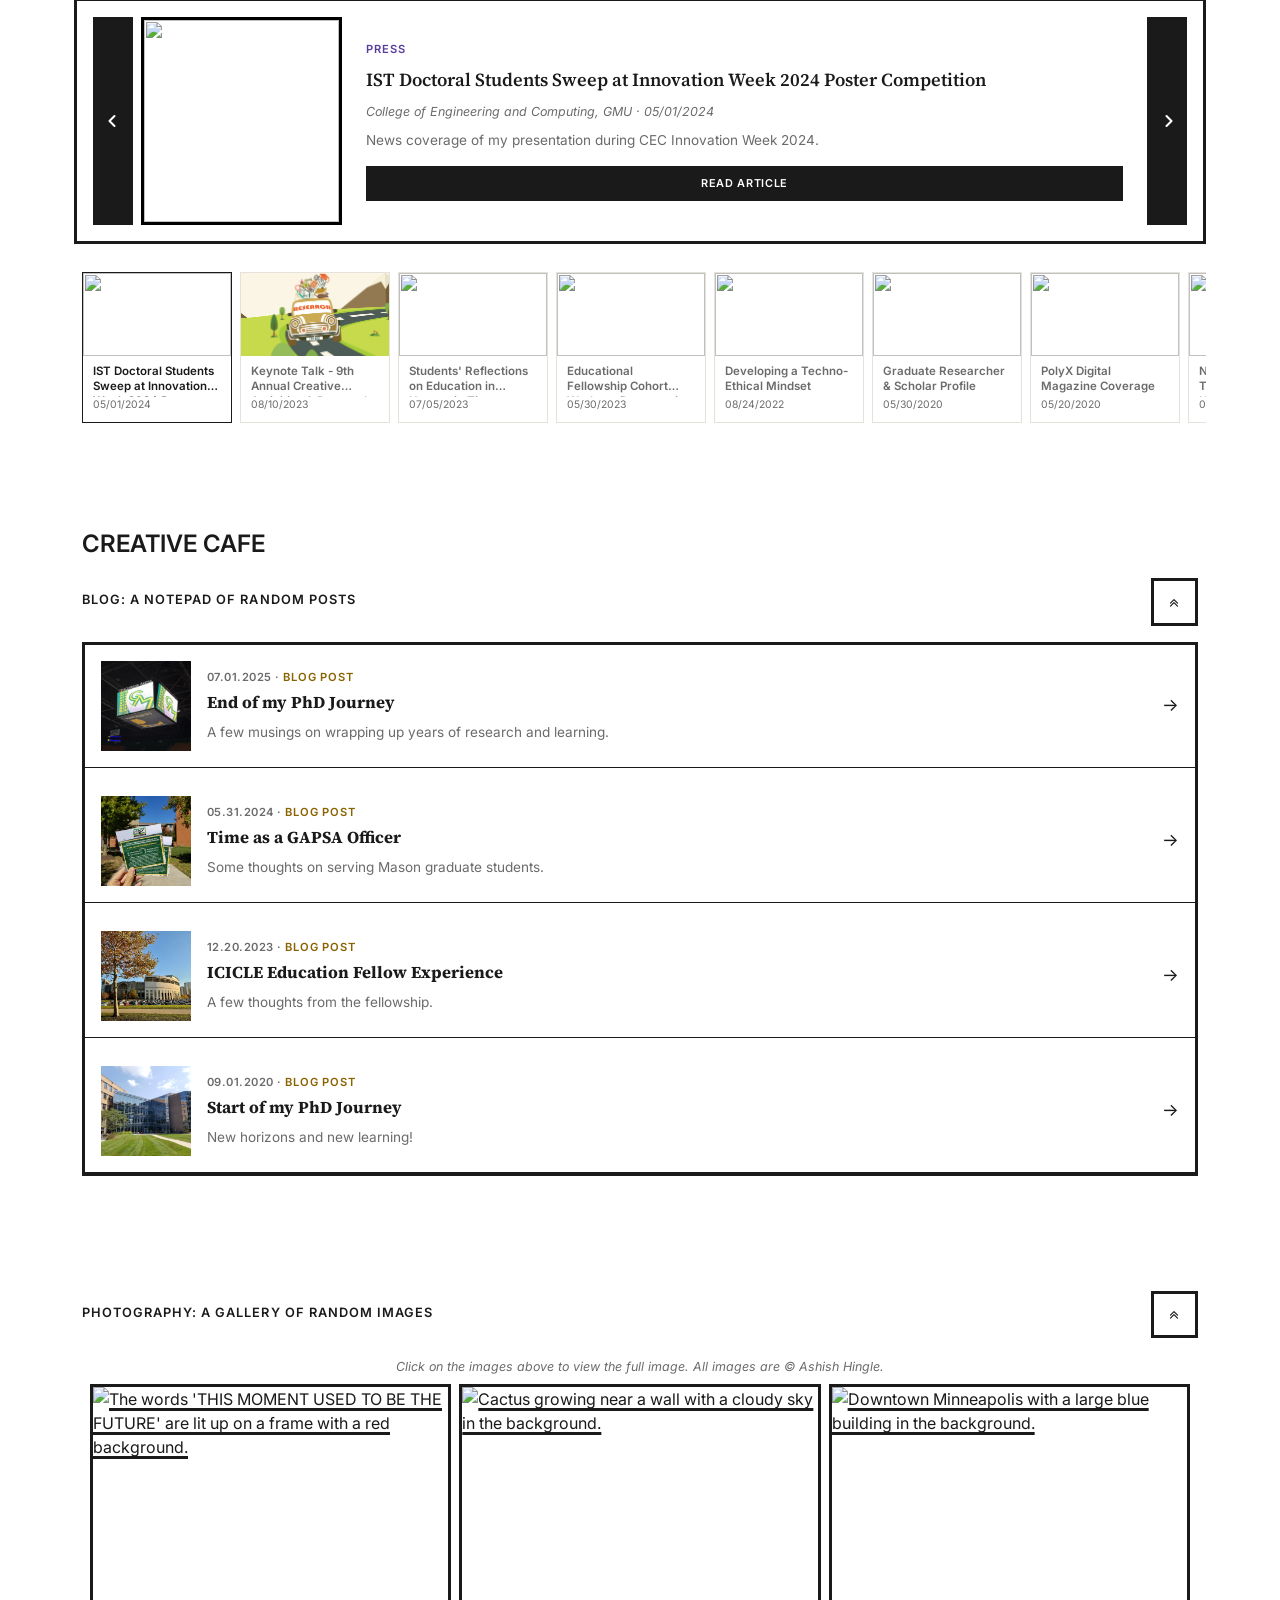
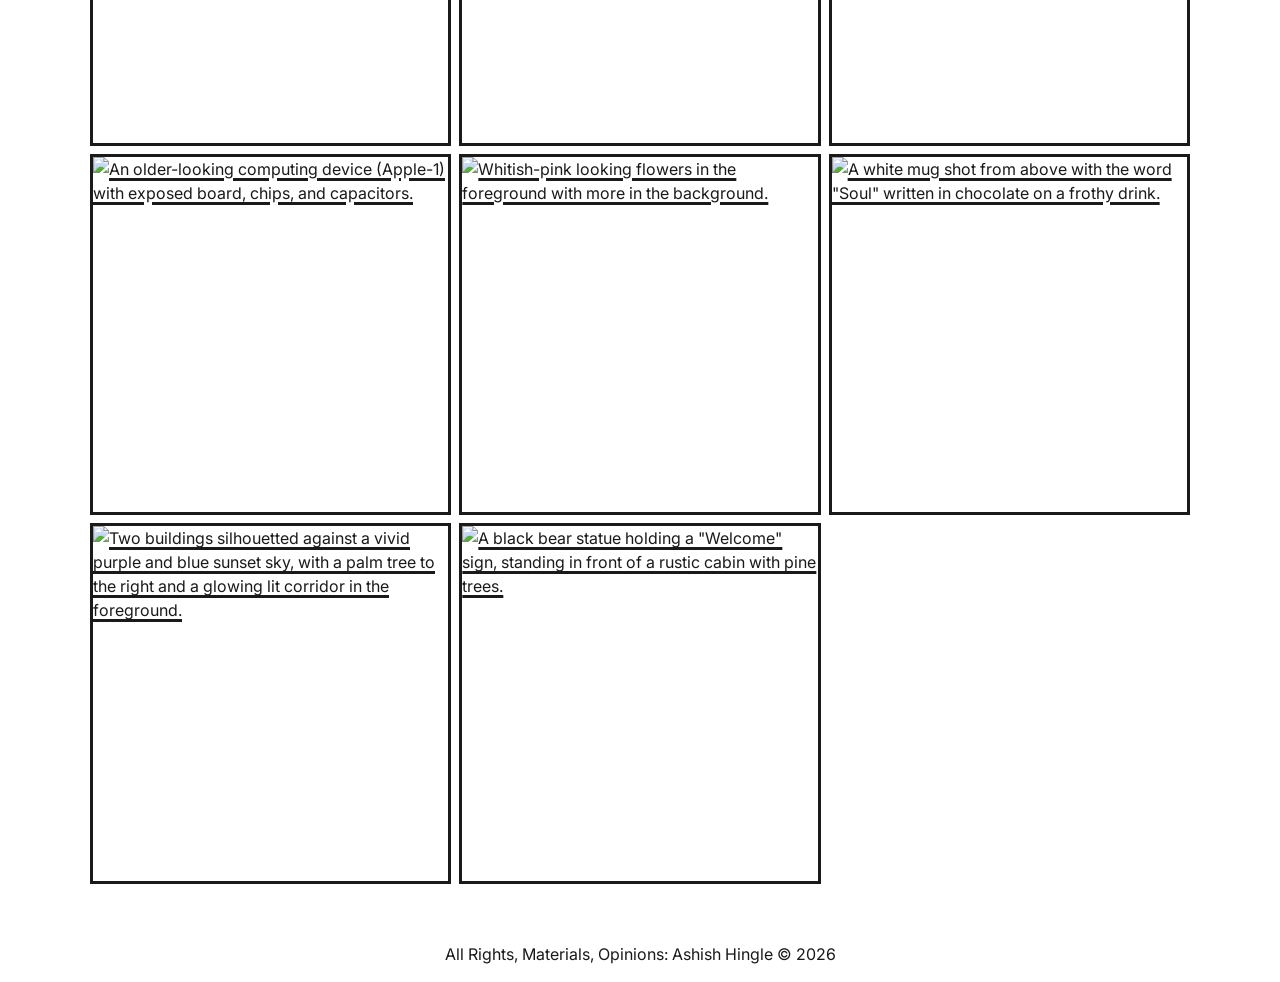
==== commit 21971b0c: "a few changes for clarity" ====
--- a/index.html
+++ b/index.html
@@ -22,7 +22,7 @@
 		<!-- Meta description -->
 		<meta name="description" content="Ashish Hingle is an Assistant Professor & Researcher, examining technology & data in online communities.">
 		<!-- Open Graph -->
-		<meta property="og:title" content="Ashish Hingle — Researcher and Instructor">
+		<meta property="og:title" content="Ashish Hingle - Researcher and Instructor">
 		<meta property="og:description" content="Ashish Hingle is an Assistant Professor & Researcher, examining technology & data in online communities.">
 		<meta property="og:type" content="website">
 		<meta property="og:url" content="https://www.uh-sheesh.com/">
@@ -303,6 +303,7 @@
 					<div class="hl-tags">
 						<span class="tag-base hl-tag">Fall 2025</span>
 						<span class="tag-base hl-tag">Winter 2026</span>
+						<span class="tag-base hl-tag">Fall 2026</span>
 					</div>
 					<p class="hl-body">Information systems, hardware and software, strategy and information systems, databases, networking, systems development, and emerging trends and technologies.</p>
 					<div class="hl-actions">
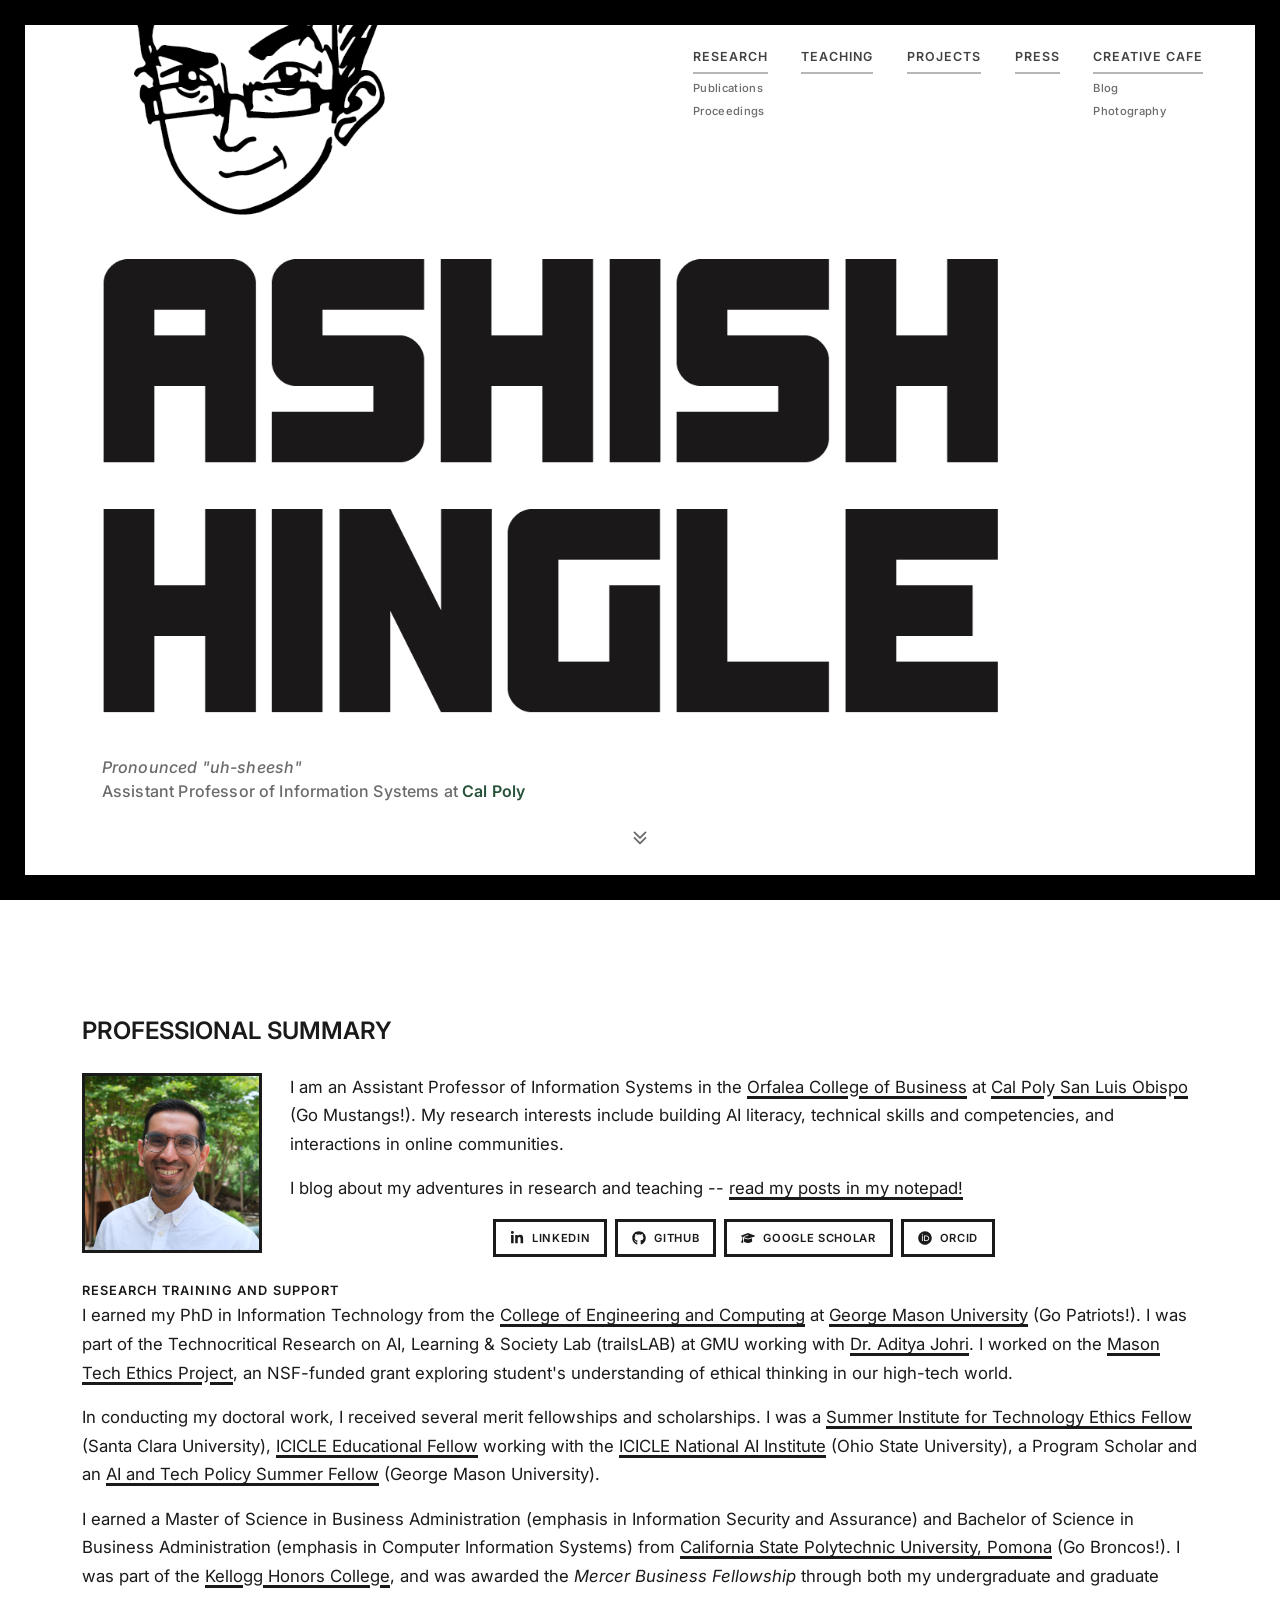
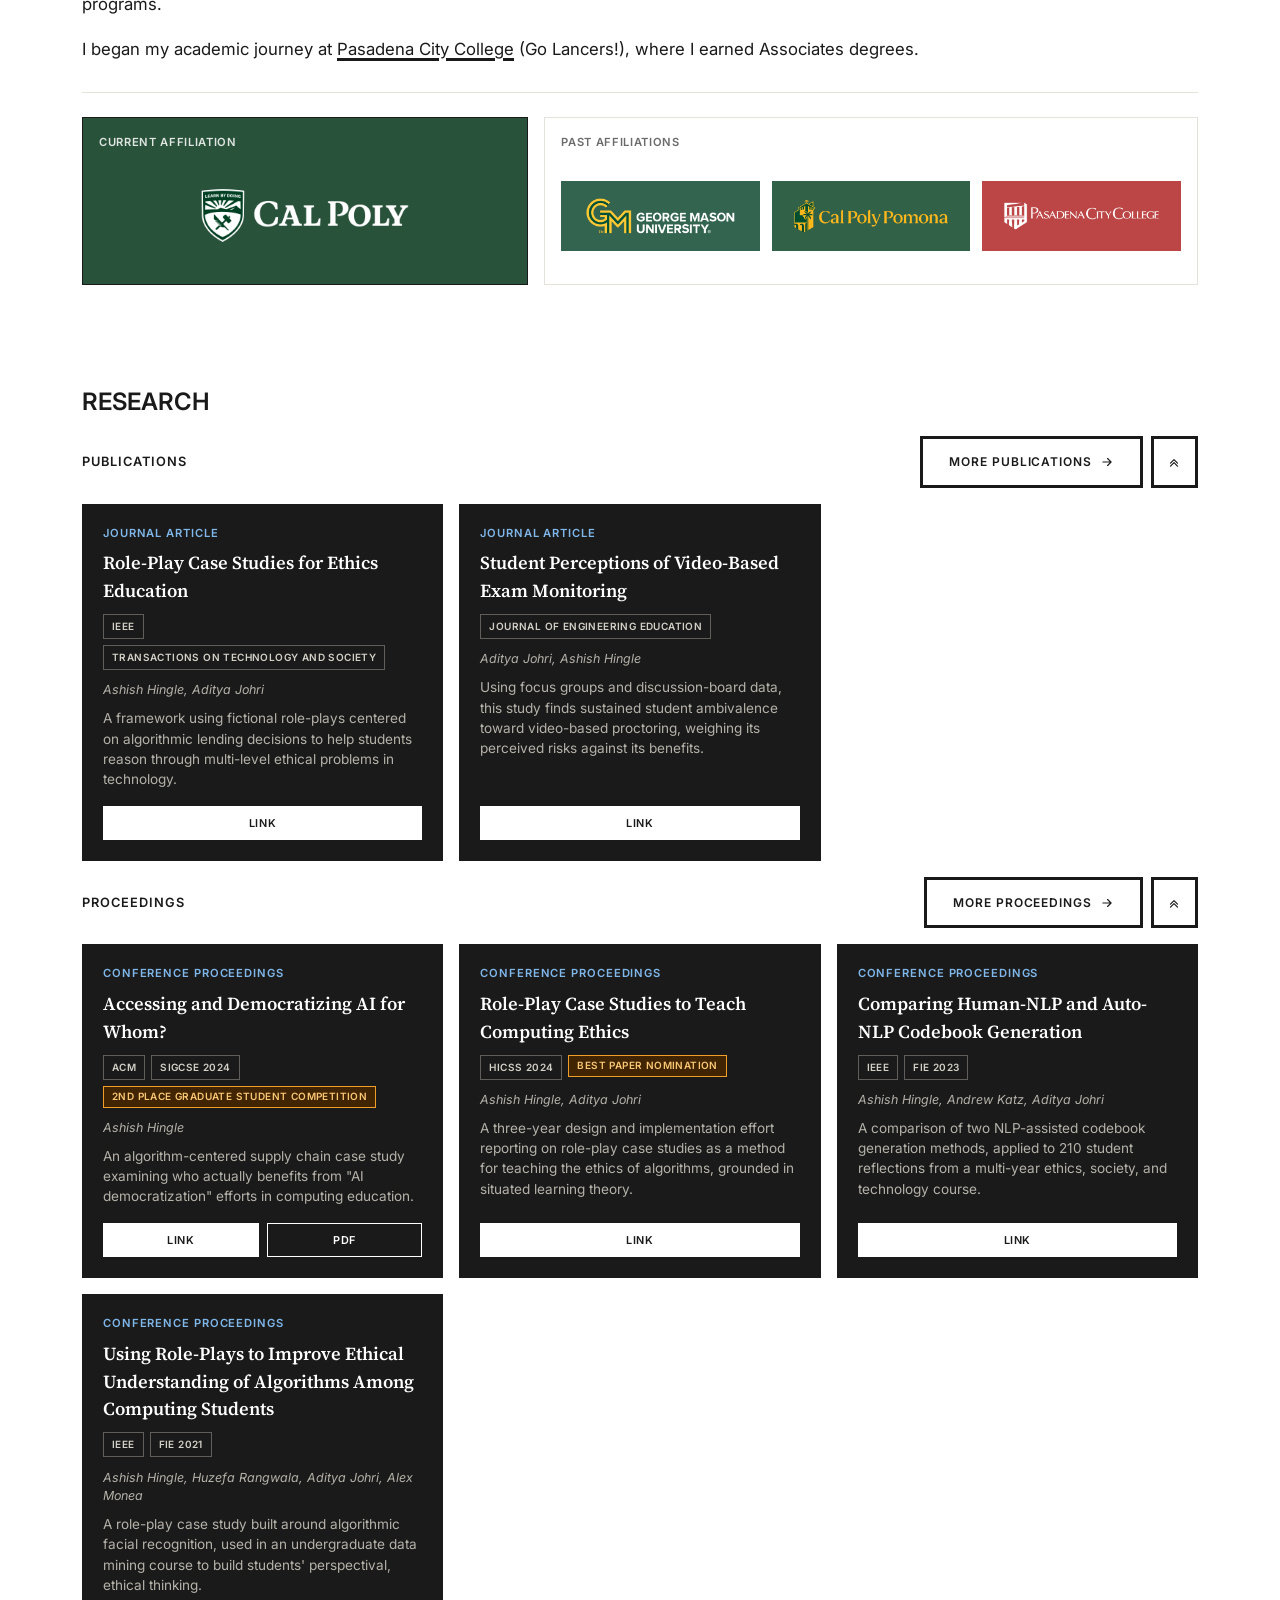
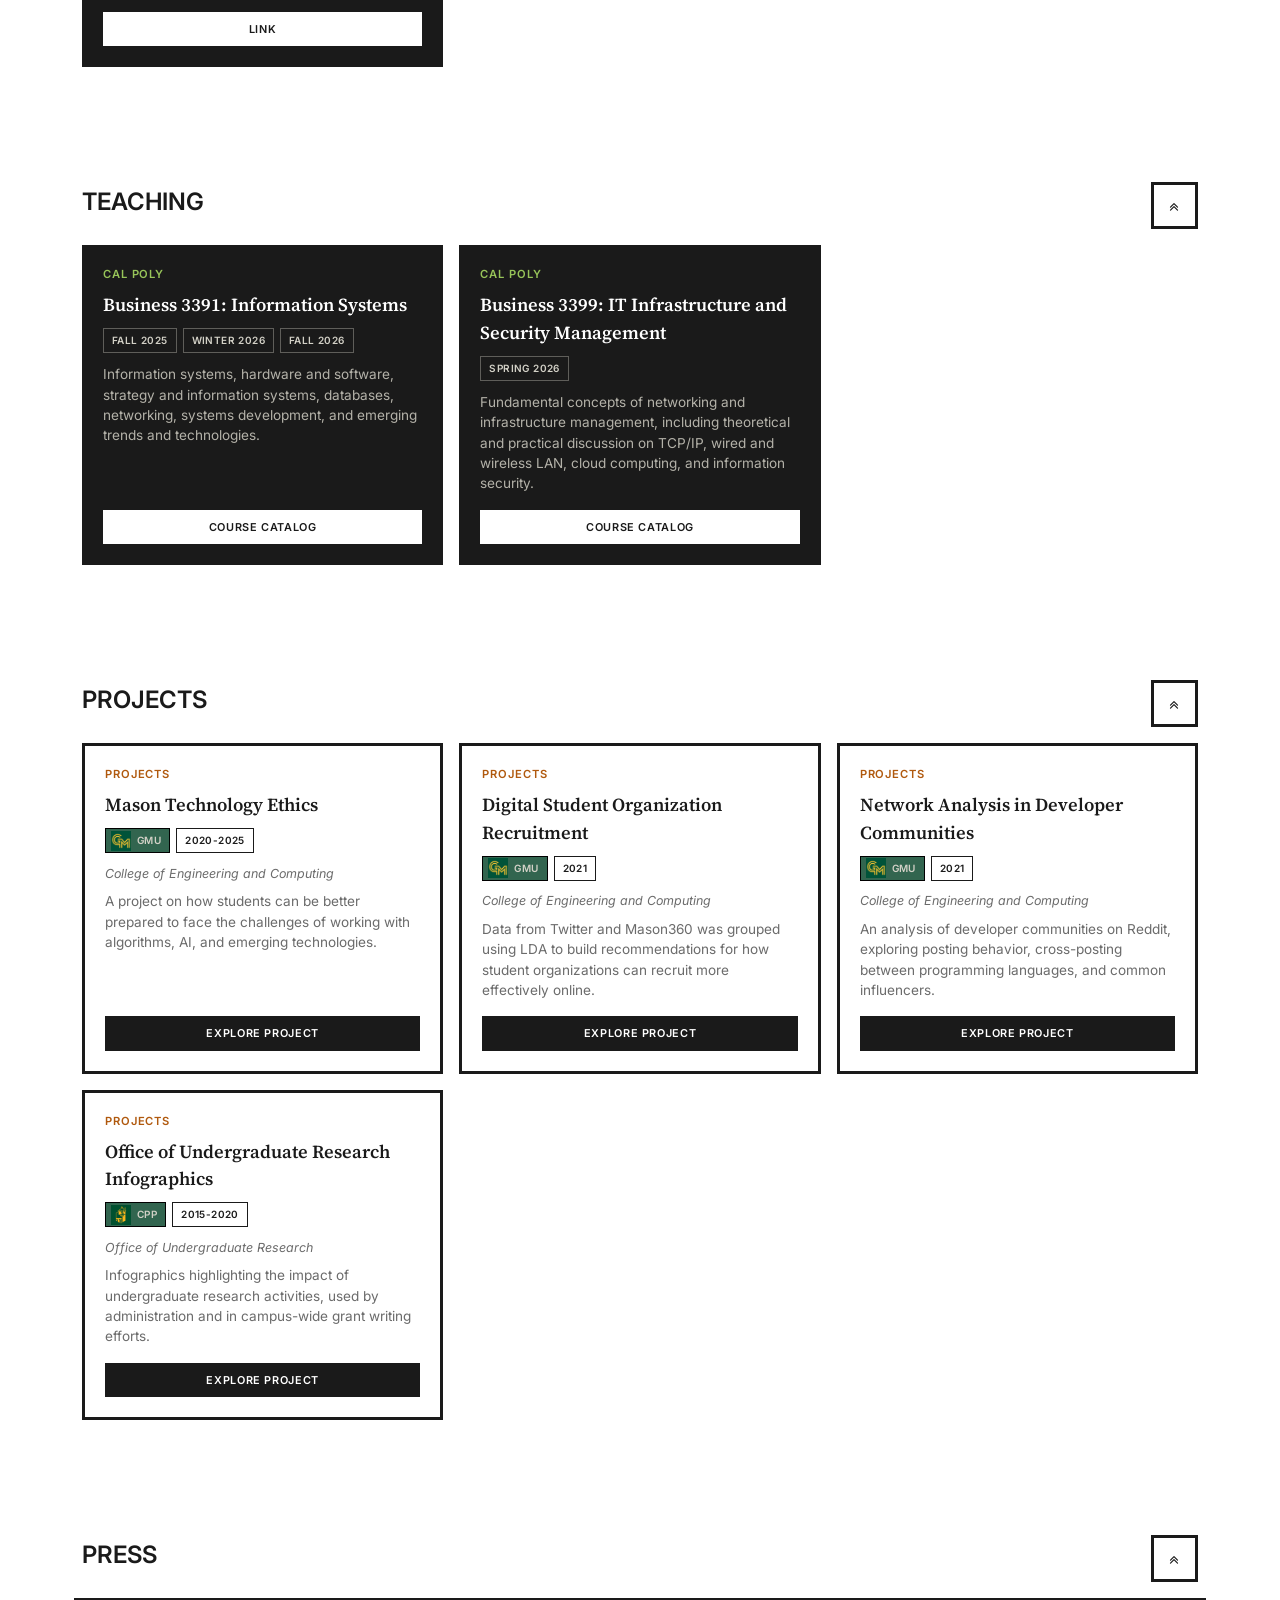
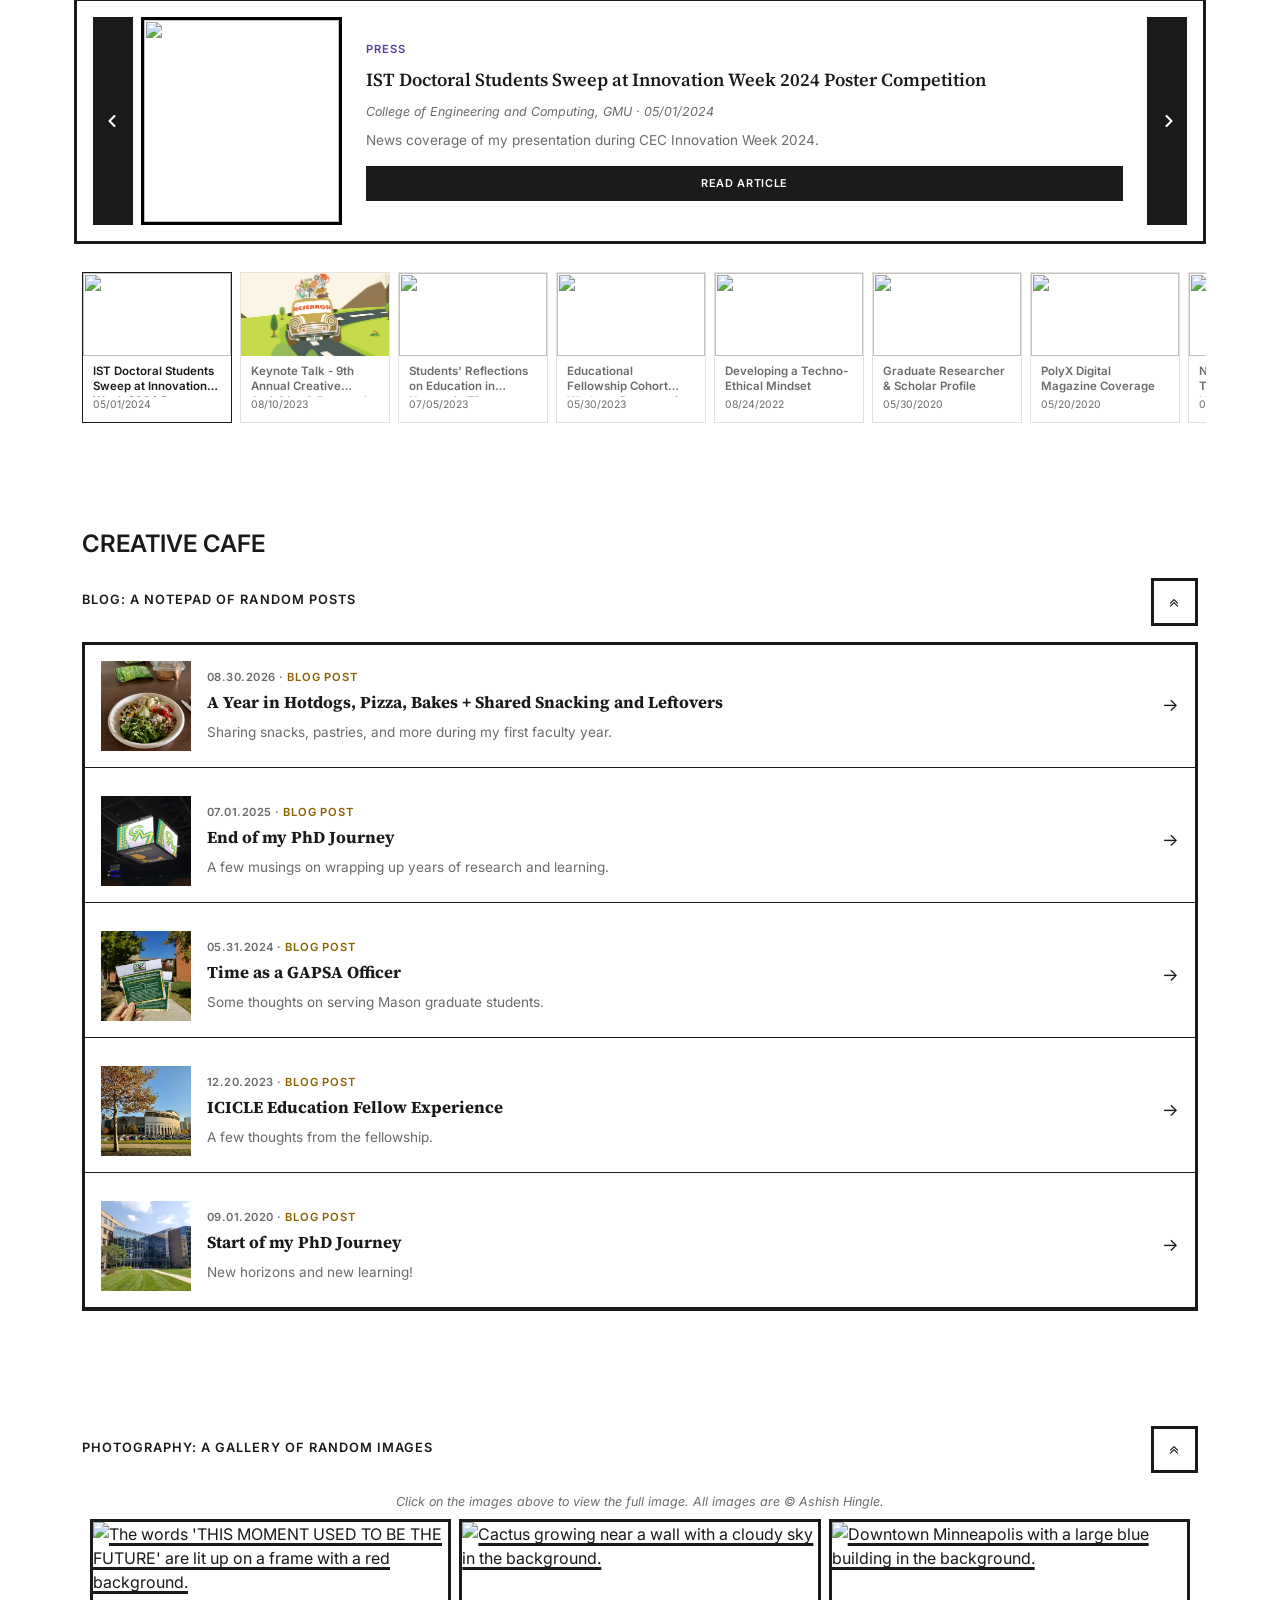
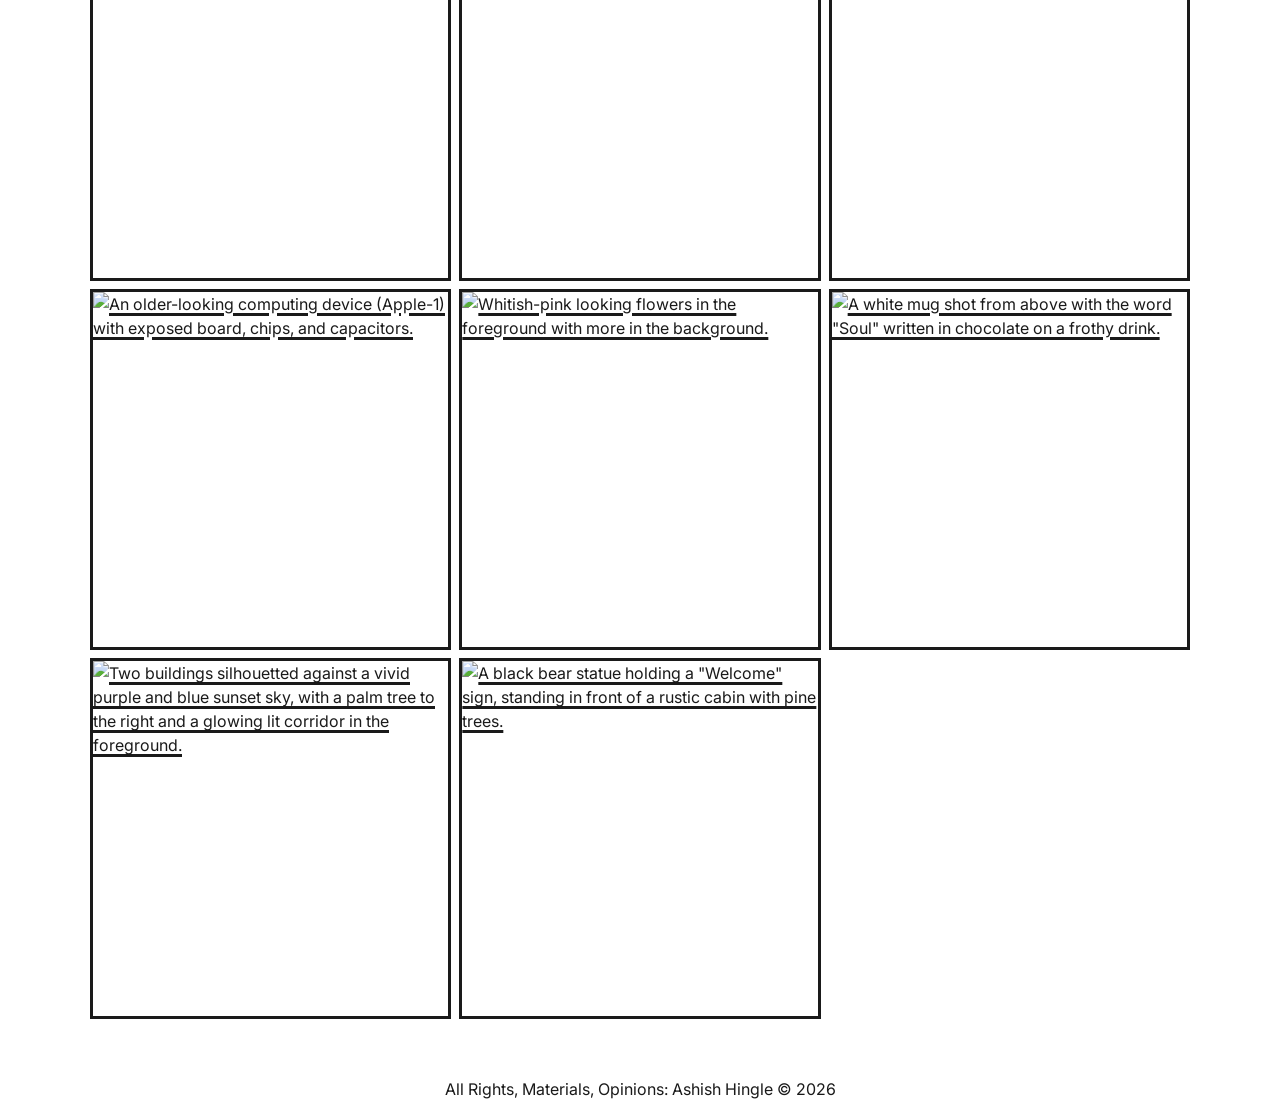
==== commit 6ea960e9: "new blogpost" ====
--- a/index.html
+++ b/index.html
@@ -526,6 +526,21 @@
 		</div>
 	</div>
 	<div class="blog-list">
+
+		<a href="blog/083026-snacking.html" class="blog-row">
+		<div class="blog-row-img-wrap">
+			<img src="img/blog/083026-leftovers.jpg" alt="A bowl containing a salad, with chips and cookies to the side.">
+		</div>
+		<div class="blog-row-body">
+			<p class="blog-row-date">08.30.2026 &middot; <span class="hl-kicker hl-kicker-creative">Blog Post</span></p>
+			<p class="blog-row-title">A Year in Hotdogs, Pizza, Bakes + Shared Snacking and Leftovers</p>
+			<p class="blog-row-desc">Sharing snacks, pastries, and more during my first faculty year.</p>
+		</div>
+		<span class="blog-row-arrow">&rarr;</span>
+		</a>
+
+
+
 		<a href="blog/070125-phd-end.html" class="blog-row">
 		<div class="blog-row-img-wrap">
 			<img src="img/blog/070125-grad.jpeg" alt="A scoreboard in the Eaglebank Arena with the words 'GM Win'.">
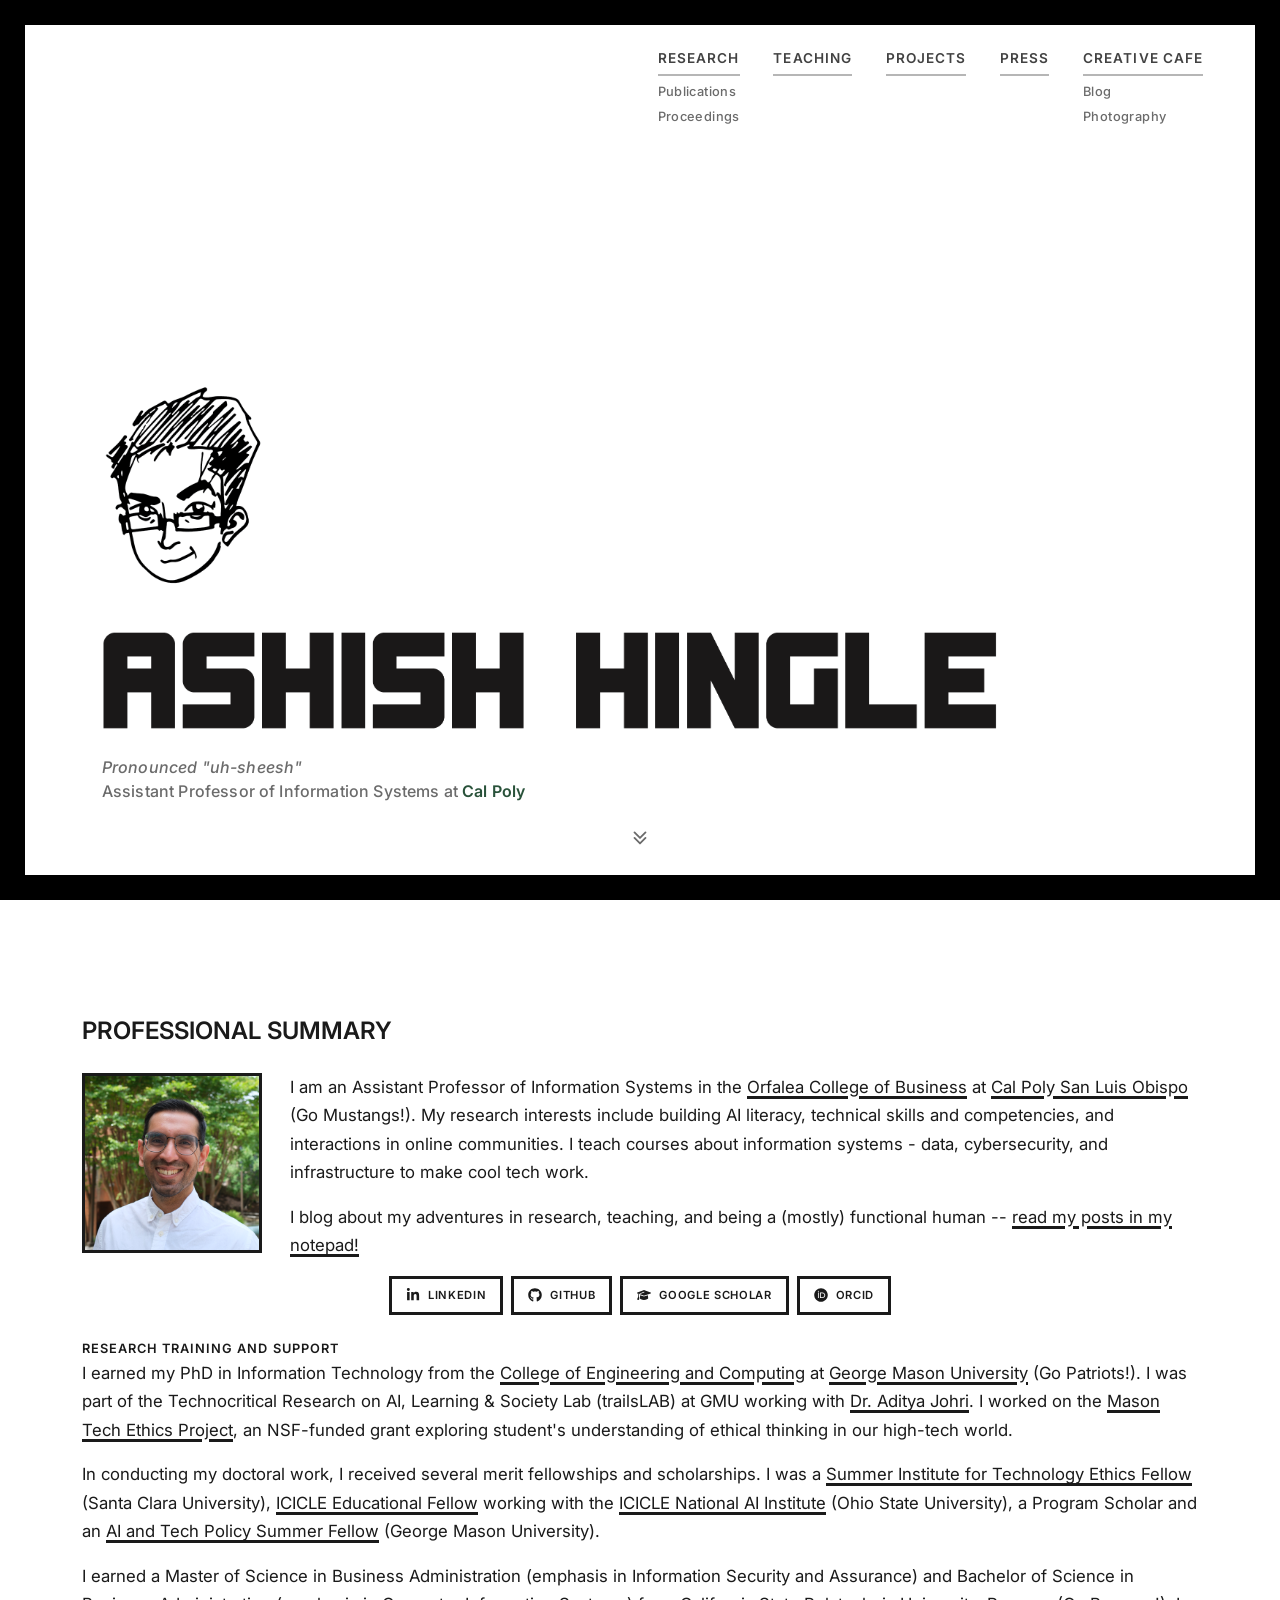
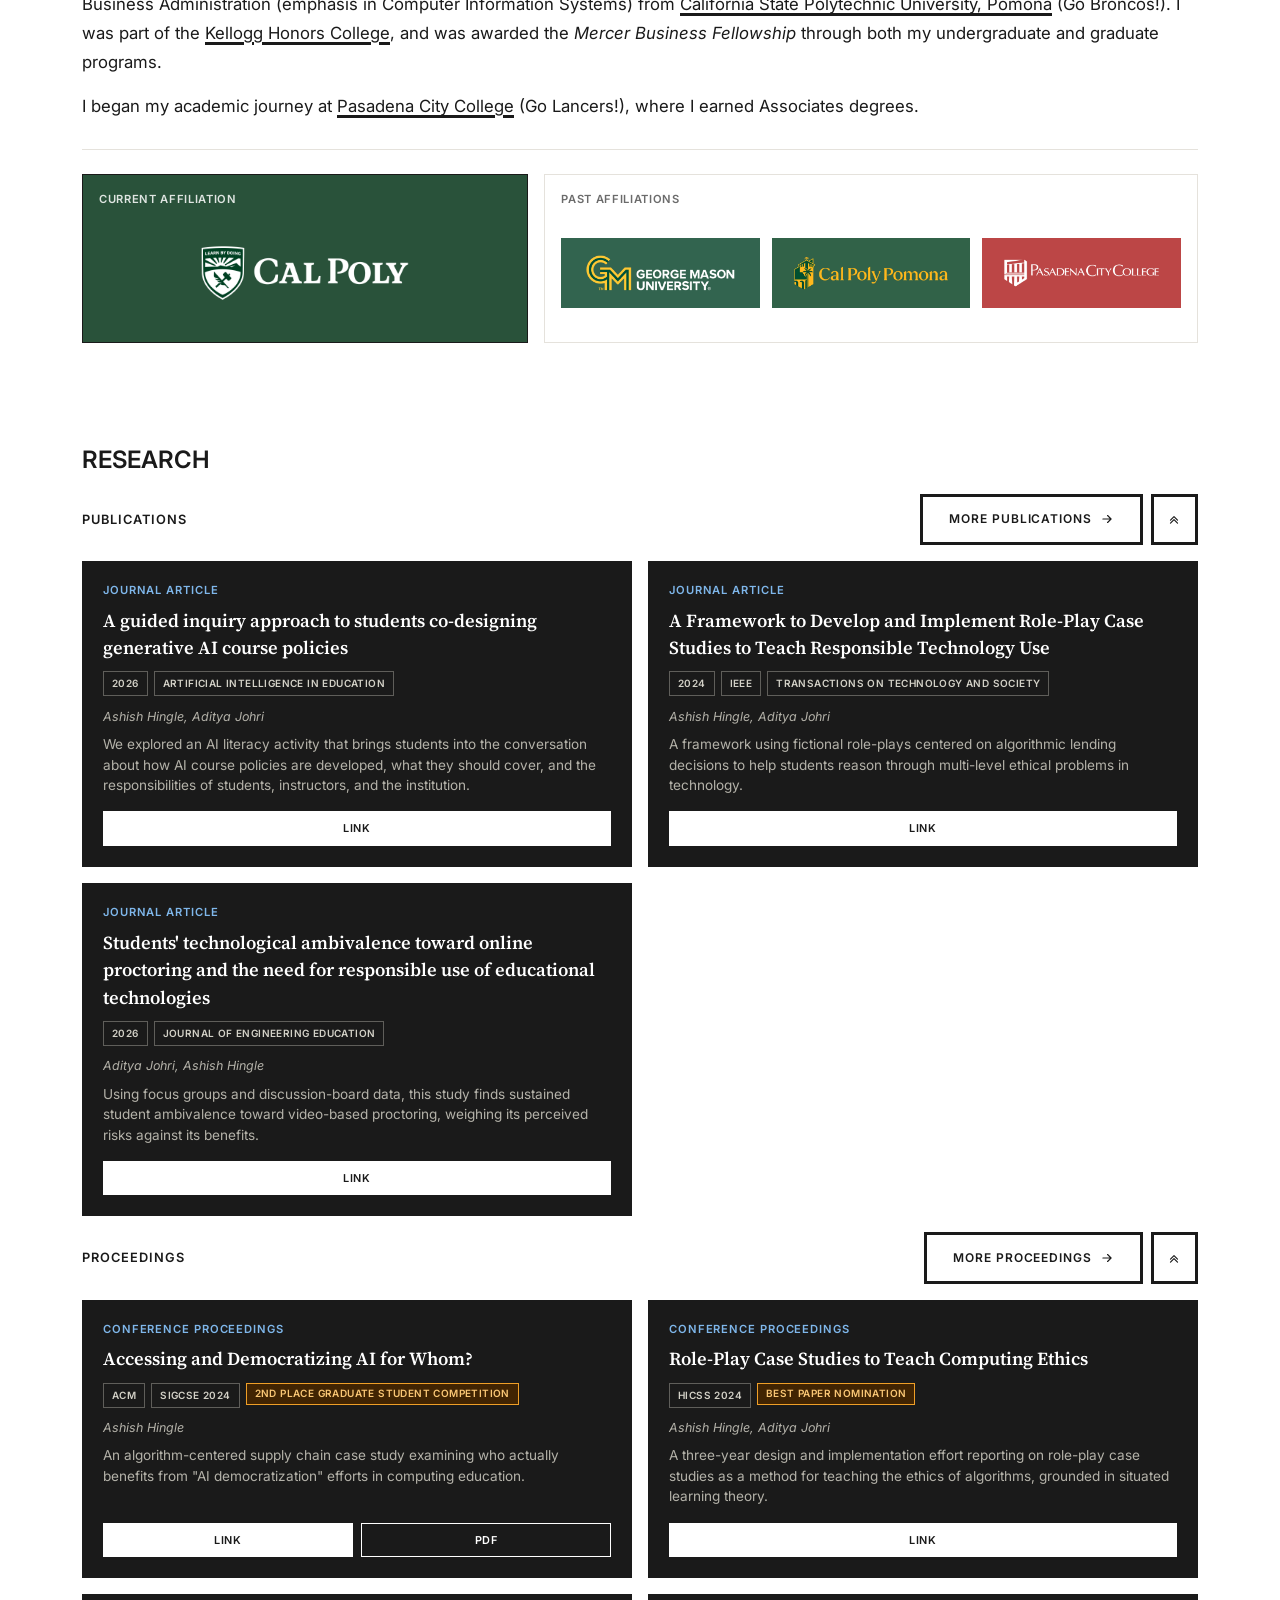
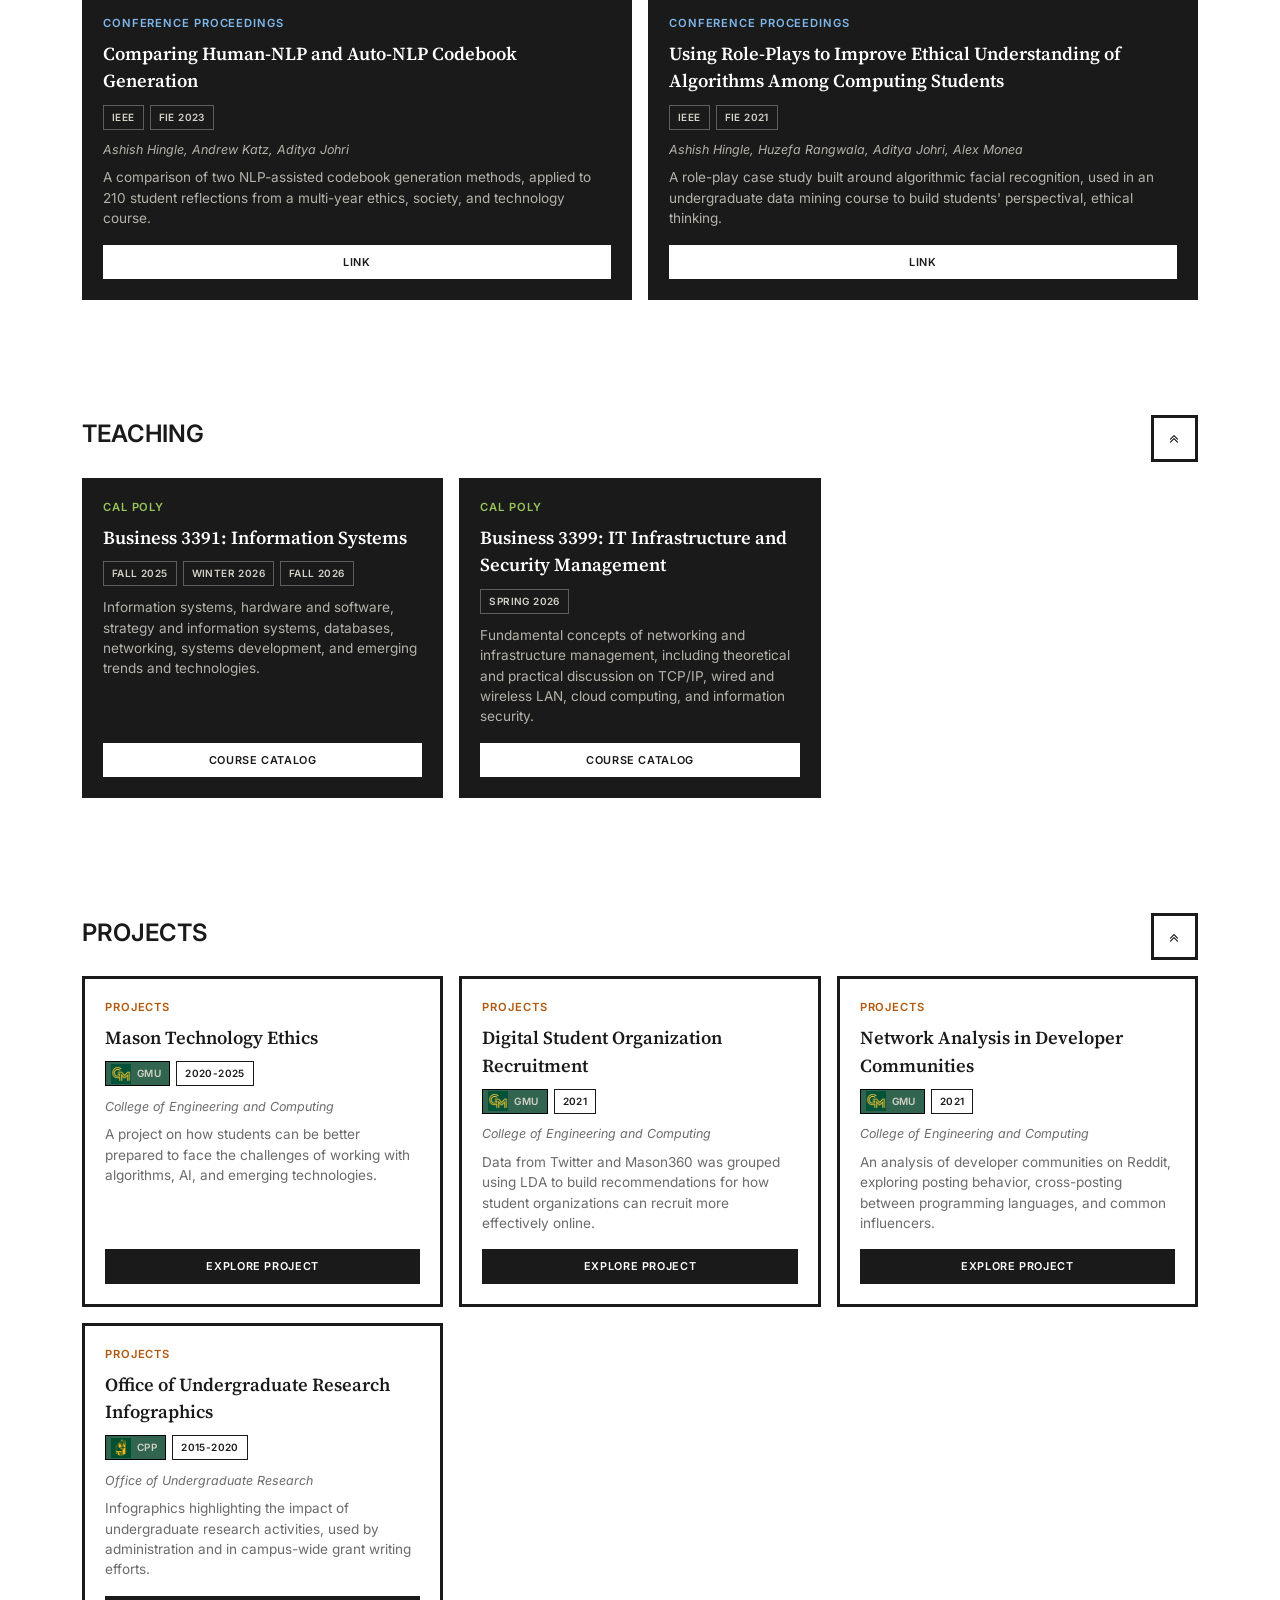
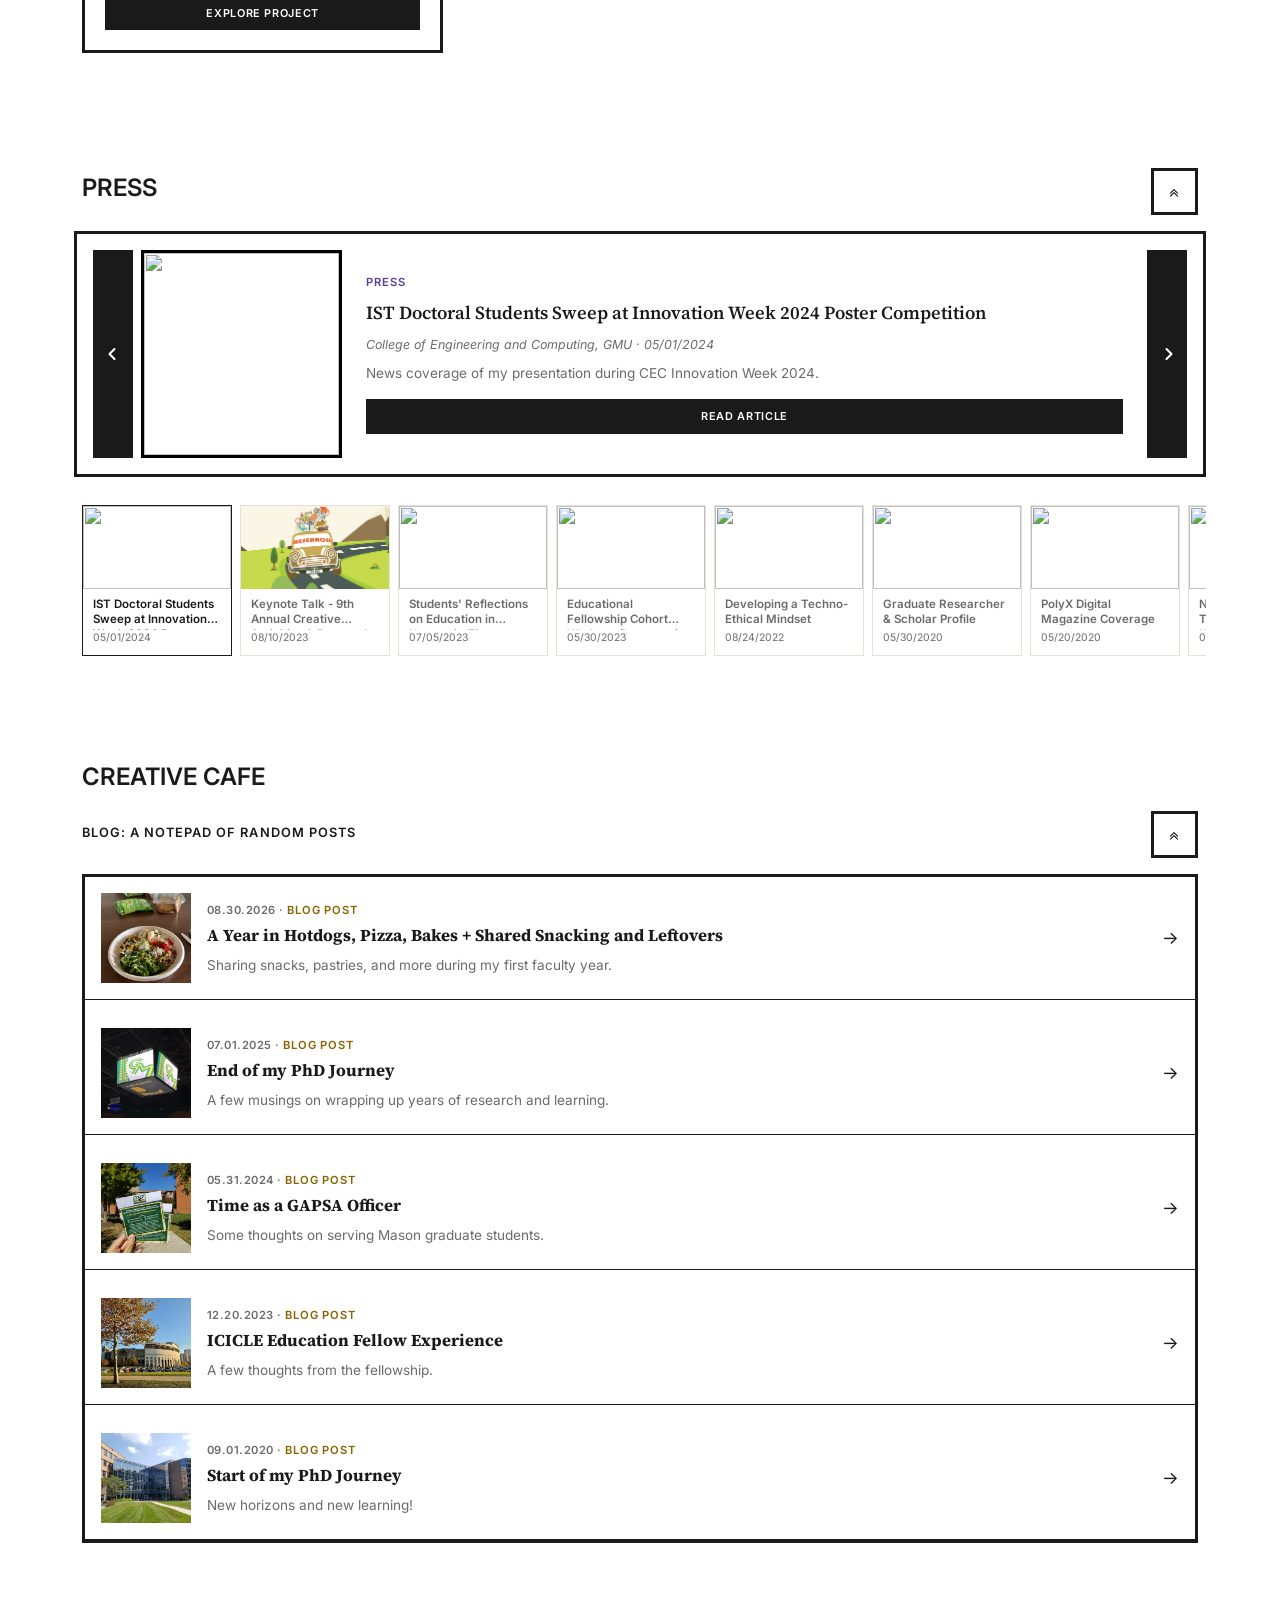
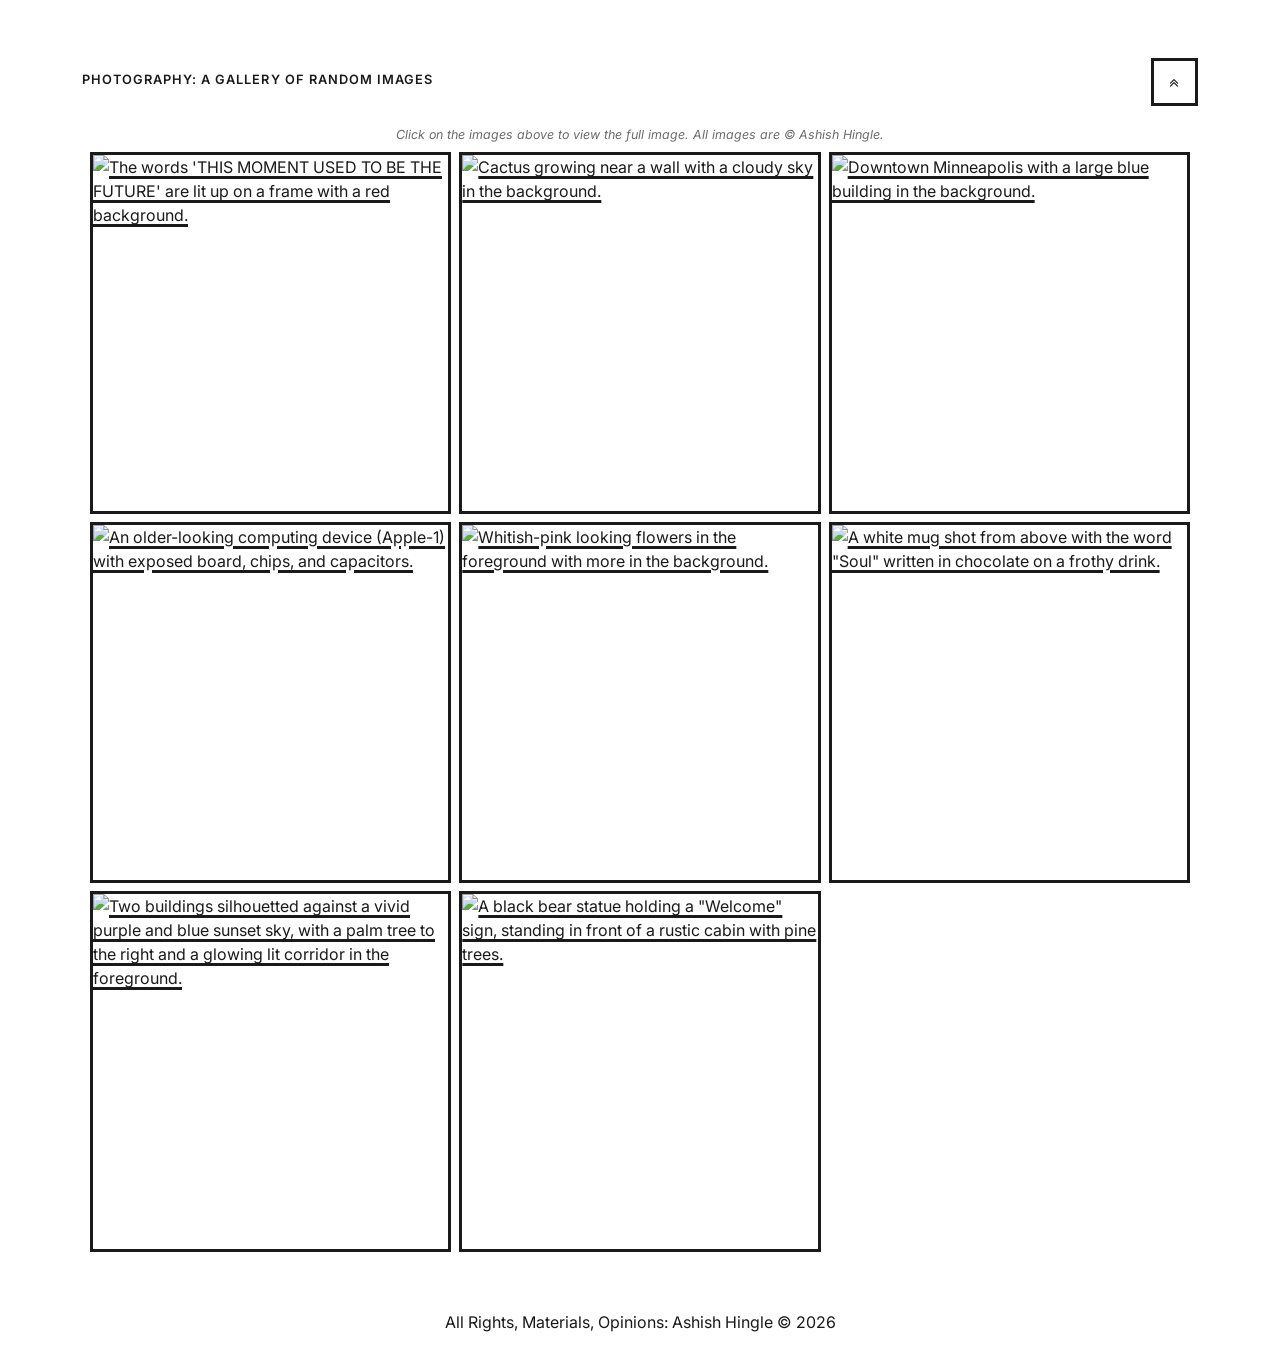
==== commit 33f9b73f: "new publications" ====
--- a/index.html
+++ b/index.html
@@ -88,8 +88,8 @@
 					<div class="about-photo-float">
 						<img src="img/profile-pic.png" alt="Ashish Hingle" class="about-photo">
 					</div>
-					<p class="bio-text">I am an Assistant Professor of Information Systems in the <a href="https://www.calpoly.edu/orfalea-college-of-business" target="_blank">Orfalea College of Business</a> at <a href="https://www.calpoly.edu/" target="_blank">Cal Poly San Luis Obispo</a> (Go Mustangs!). My research interests include building AI literacy, technical skills and competencies, and interactions in online communities.</p>
-					<p class="bio-text">I blog about my adventures in research and teaching -- <a href="#blog">read my posts in my notepad!</a></p>
+					<p class="bio-text">I am an Assistant Professor of Information Systems in the <a href="https://www.calpoly.edu/orfalea-college-of-business" target="_blank">Orfalea College of Business</a> at <a href="https://www.calpoly.edu/" target="_blank">Cal Poly San Luis Obispo</a> (Go Mustangs!). My research interests include building AI literacy, technical skills and competencies, and interactions in online communities. I teach courses about information systems - data, cybersecurity, and infrastructure to make cool tech work.</p>
+					<p class="bio-text">I blog about my adventures in research, teaching, and being a (mostly) functional human -- <a href="#blog">read my posts in my notepad!</a></p>
 
 					<div class="profile-links">
 						<a href="https://www.linkedin.com/in/ashhingle/" class="profile-link" target="_blank" rel="noopener">
@@ -166,11 +166,27 @@
 				</div>
 			</div>
 			<div class="row g-3">
-				<div class="col-md-4 d-flex">
+				<div class="col-md-6 d-flex">
 					<div class="hl-card hl-card-dark h-100 d-flex flex-column">
 						<p class="hl-kicker hl-kicker-research">Journal Article</p>
-						<p class="hl-title">Role-Play Case Studies for Ethics Education</p>
+						<p class="hl-title">A guided inquiry approach to students co-designing generative AI course policies</p>
 						<div class="hl-tags">
+							<span class="tag-base hl-tag">2026</span>
+							<span class="tag-base hl-tag">Artificial Intelligence in Education</span>
+						</div>
+						<p class="hl-authors">Ashish Hingle, Aditya Johri</p>
+						<p class="hl-body">We explored an AI literacy activity that brings students into the conversation about how AI course policies are developed, what they should cover, and the responsibilities of students, instructors, and the institution.</p>
+						<div class="hl-actions">
+							<a href="https://www.emerald.com/aiie/article/2/4/91/1398270/A-guided-inquiry-approach-to-students-co-designing" target="_blank" rel="noopener" class="hl-btn hl-btn-filled">Link</a>
+						</div>
+					</div>
+				</div>
+				<div class="col-md-6 d-flex">
+					<div class="hl-card hl-card-dark h-100 d-flex flex-column">
+						<p class="hl-kicker hl-kicker-research">Journal Article</p>
+						<p class="hl-title">A Framework to Develop and Implement Role-Play Case Studies to Teach Responsible Technology Use</p>
+						<div class="hl-tags">
+							<span class="tag-base hl-tag">2024</span>
 							<span class="tag-base hl-tag">IEEE</span>
 							<span class="tag-base hl-tag">Transactions on Technology and Society</span>
 						</div>
@@ -181,11 +197,12 @@
 						</div>
 					</div>
 				</div>
-				<div class="col-md-4 d-flex">
+				<div class="col-md-6 d-flex">
 					<div class="hl-card hl-card-dark h-100 d-flex flex-column">
 						<p class="hl-kicker hl-kicker-research">Journal Article</p>
-						<p class="hl-title">Student Perceptions of Video-Based Exam Monitoring</p>
+						<p class="hl-title">Students' technological ambivalence toward online proctoring and the need for responsible use of educational technologies</p>
 						<div class="hl-tags">
+							<span class="tag-base hl-tag">2026</span>
 							<span class="tag-base hl-tag">Journal of Engineering Education</span>
 						</div>
 						<p class="hl-authors">Aditya Johri, Ashish Hingle</p>
@@ -212,7 +229,7 @@
 				</div>
 			</div>
 			<div class="row g-3">
-				<div class="col-md-4 d-flex">
+				<div class="col-md-6 d-flex">
 					<div class="hl-card hl-card-dark h-100 d-flex flex-column">
 						<p class="hl-kicker hl-kicker-research">Conference Proceedings</p>
 						<p class="hl-title">Accessing and Democratizing AI for Whom?</p>
@@ -229,7 +246,7 @@
 						</div>
 					</div>
 				</div>
-				<div class="col-md-4 d-flex">
+				<div class="col-md-6 d-flex">
 					<div class="hl-card hl-card-dark h-100 d-flex flex-column">
 						<p class="hl-kicker hl-kicker-research">Conference Proceedings</p>
 						<p class="hl-title">Role-Play Case Studies to Teach Computing Ethics</p>
@@ -244,7 +261,7 @@
 						</div>
 					</div>
 				</div>
-				<div class="col-md-4 d-flex">
+				<div class="col-md-6 d-flex">
 					<div class="hl-card hl-card-dark h-100 d-flex flex-column">
 						<p class="hl-kicker hl-kicker-research">Conference Proceedings</p>
 						<p class="hl-title">Comparing Human-NLP and Auto-NLP Codebook Generation</p>
@@ -259,7 +276,7 @@
 						</div>
 					</div>
 				</div>
-				<div class="col-md-4 d-flex">
+				<div class="col-md-6 d-flex">
 					<div class="hl-card hl-card-dark h-100 d-flex flex-column">
 						<p class="hl-kicker hl-kicker-research">Conference Proceedings</p>
 						<p class="hl-title">Using Role-Plays to Improve Ethical Understanding of Algorithms Among Computing Students</p>
--- a/css/styles.css
+++ b/css/styles.css
@@ -87,7 +87,7 @@
 
 .site-nav .nav-link{
   font-family: var(--font-body);
-  font-size: 0.78rem;
+  font-size: 0.85rem;
   font-weight: 600;
   letter-spacing: 0.08em;
   text-transform: uppercase;
@@ -236,7 +236,7 @@
 
 .sub-link-list a{
   font-family: var(--font-body);
-  font-size: 0.7rem;
+  font-size: 0.8rem;
   font-weight: 500;
   letter-spacing: 0.03em;
   text-transform: none;
@@ -252,7 +252,7 @@
 
 /* ===== Page layout: sub-pages ===== */
 .page-header{
-  padding: 14vh 6vw 4vh 6vw;
+  padding: 14vh 6vw 2vh 6vw;
   max-width: 1140px;
   margin: 0 auto;
 }
